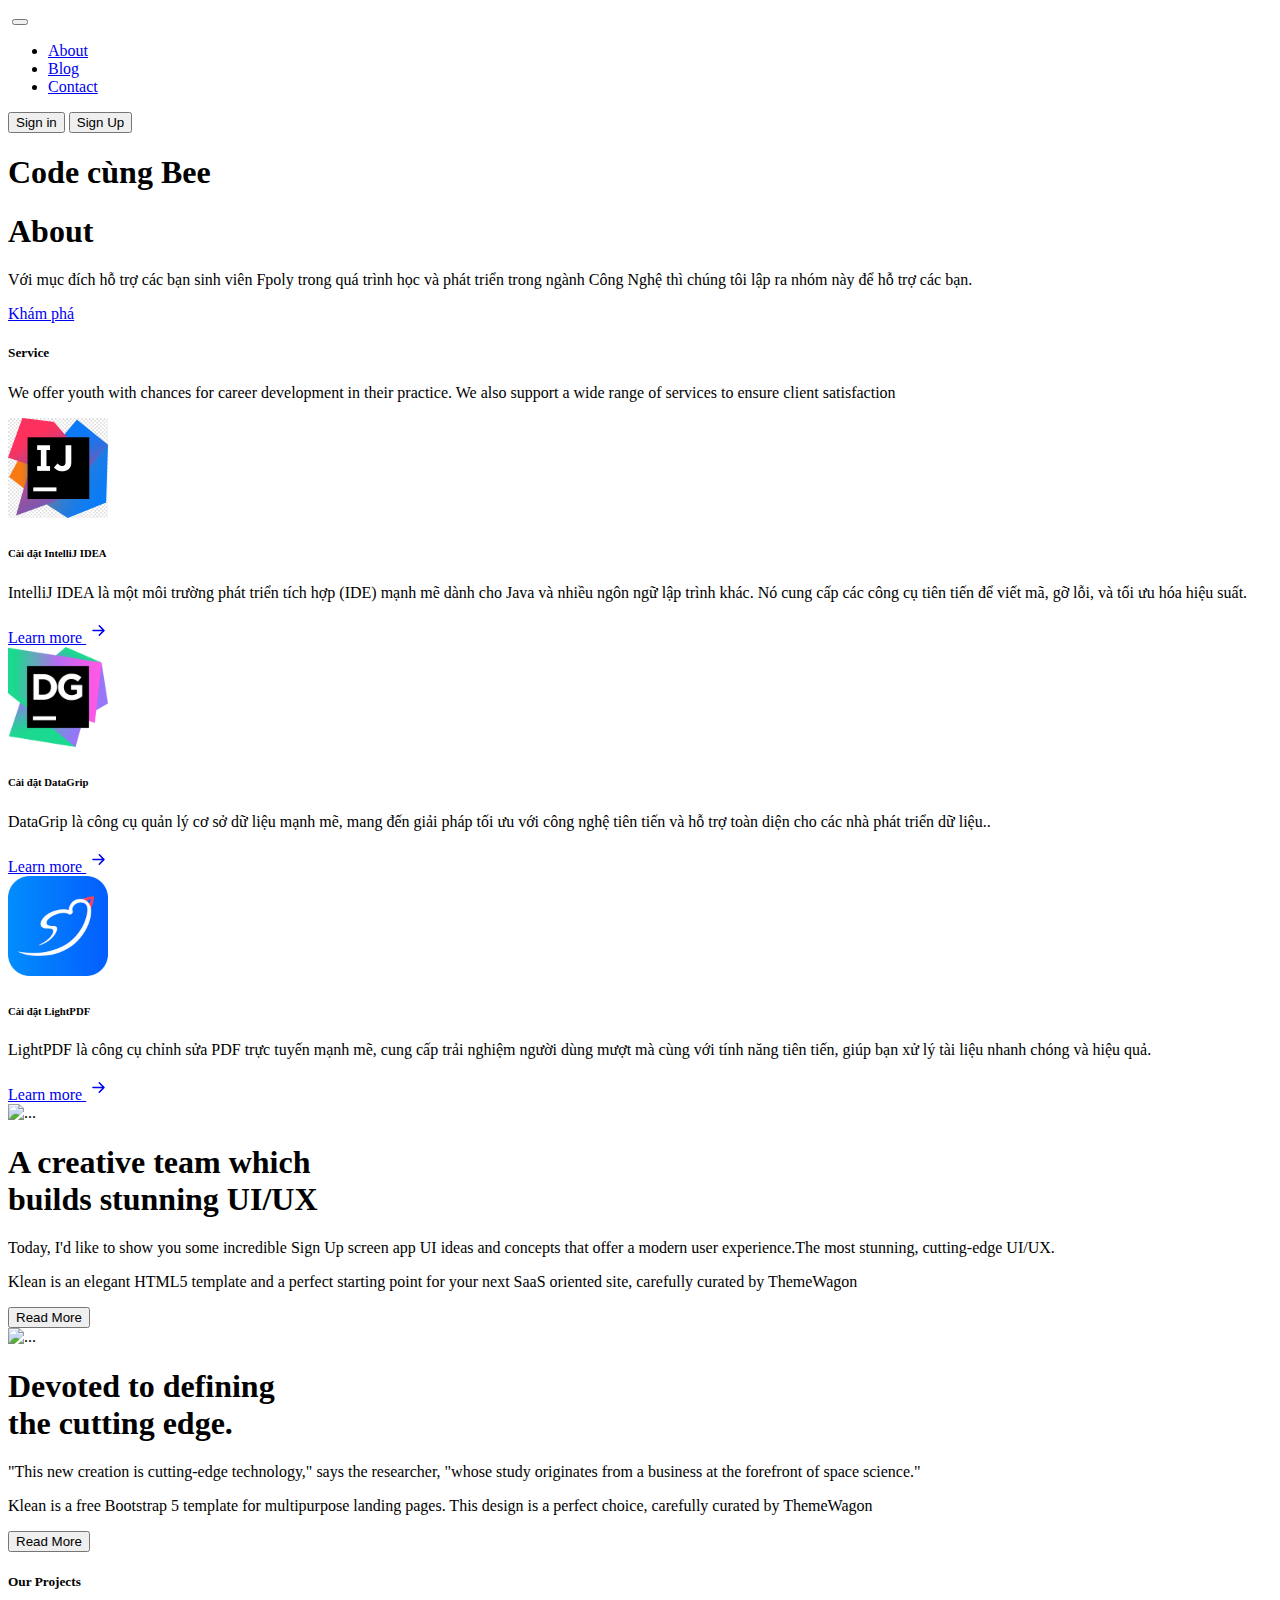
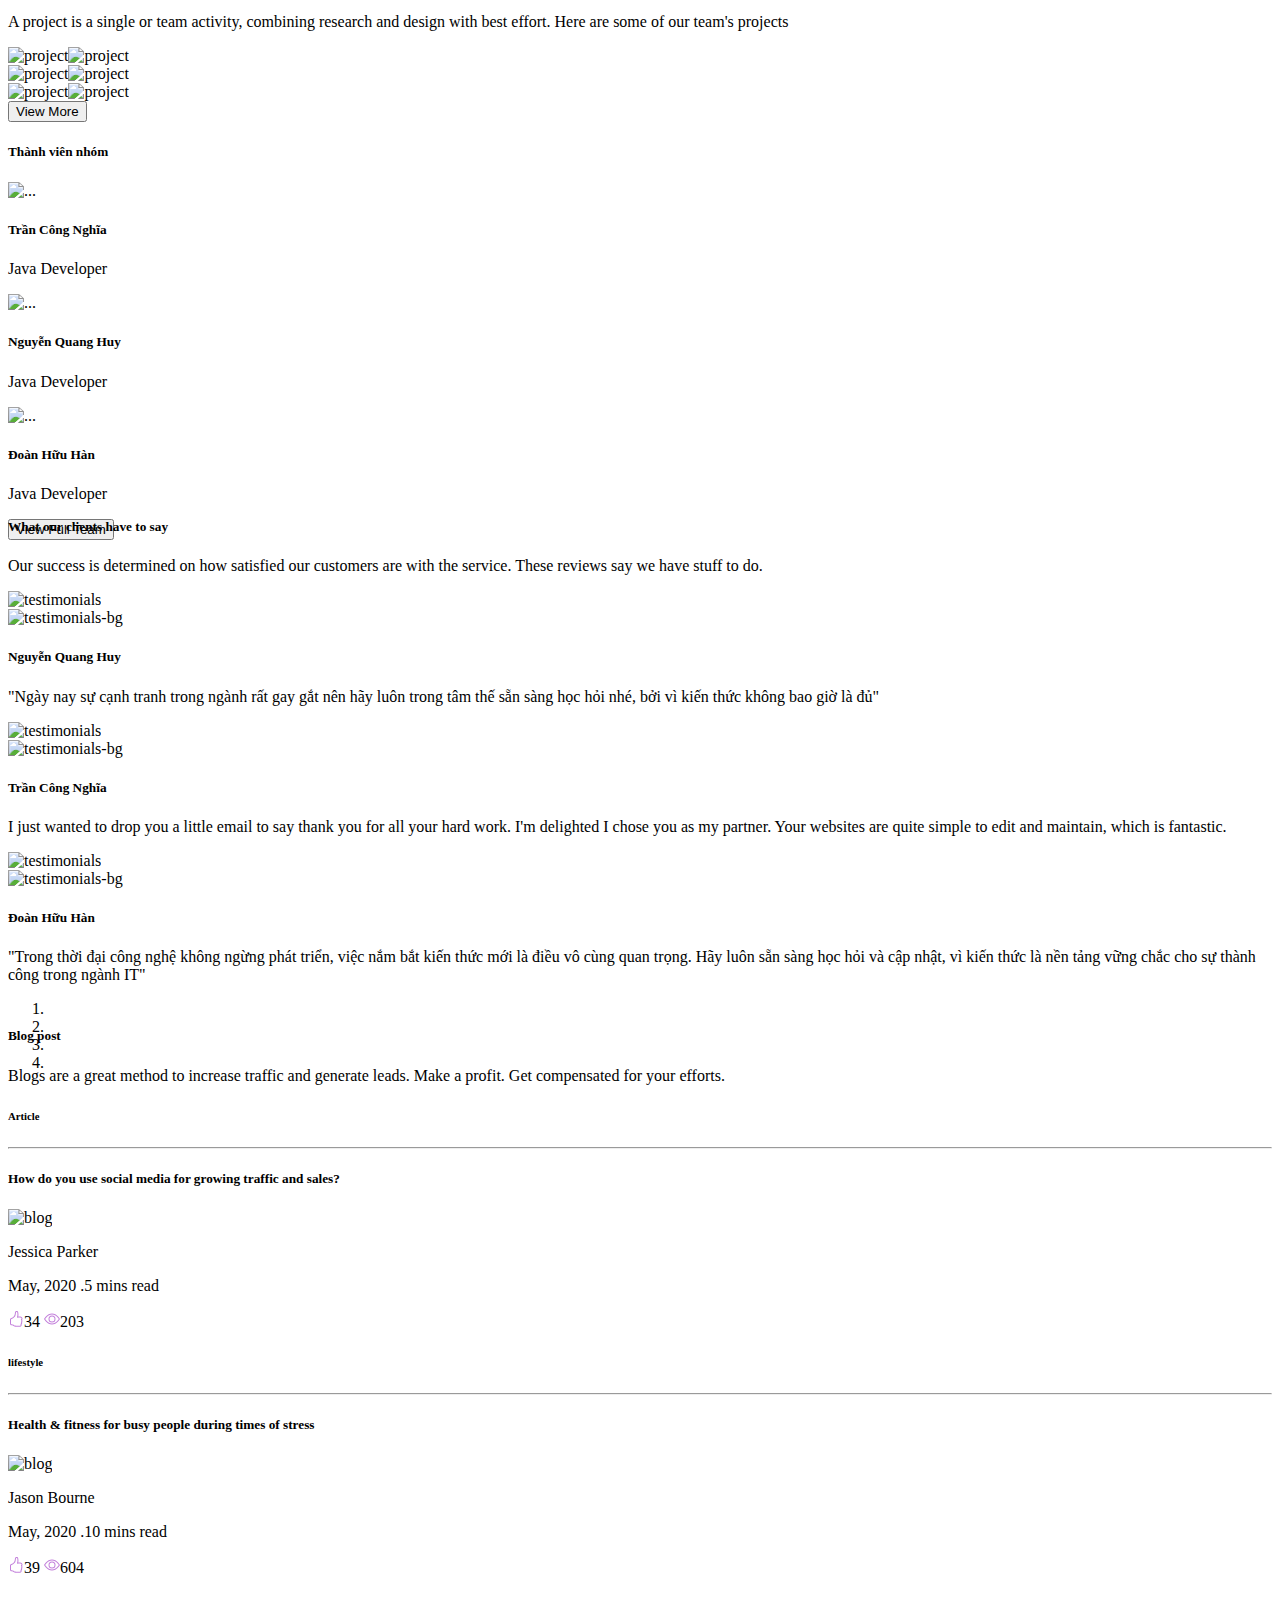
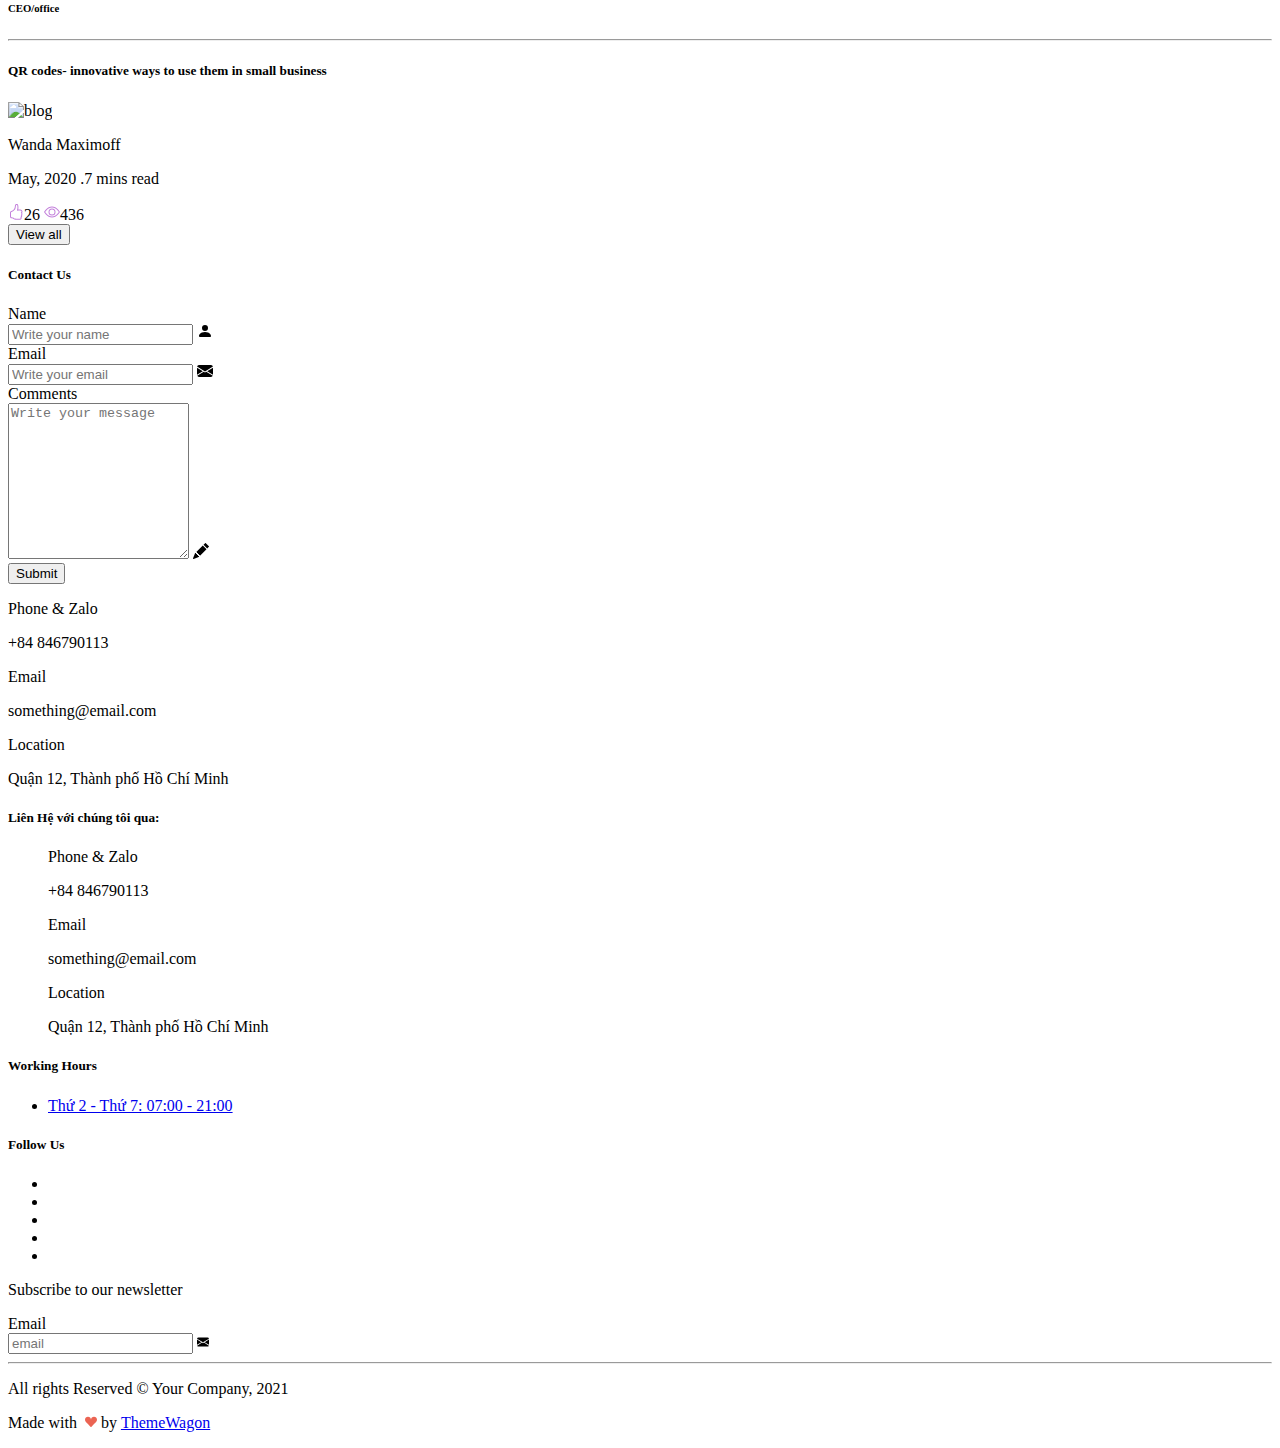
==== klean-v1.0.2/public/index.html @ 0c12f2a2 "no message" ====
<!DOCTYPE html>
<html lang="en-US" dir="ltr">

<head>
  <meta charset="utf-8">
  <meta http-equiv="X-UA-Compatible" content="IE=edge">
  <meta name="viewport" content="width=device-width, initial-scale=1">


  <!-- ===============================================-->
  <!--    Document Title-->
  <!-- ===============================================-->
  <title>Klean | Landing, Corporate &amp; Business Templatee</title>


  <!-- ===============================================-->
  <!--    Favicons-->
  <!-- ===============================================-->
  <link rel="apple-touch-icon" sizes="180x180" href="assets/img/favicons/apple-touch-icon.png">
  <link rel="icon" type="image/png" sizes="32x32" href="assets/img/favicons/favicon-32x32.png">
  <link rel="icon" type="image/png" sizes="16x16" href="assets/img/favicons/favicon-16x16.png">
  <link rel="shortcut icon" type="image/x-icon" href="assets/img/favicons/favicon.ico">
  <link rel="manifest" href="assets/img/favicons/manifest.json">
  <meta name="msapplication-TileImage" content="assets/img/favicons/mstile-150x150.png">
  <meta name="theme-color" content="#ffffff">


  <!-- ===============================================-->
  <!--    Stylesheets-->
  <!-- ===============================================-->
  <link href="assets/css/theme.css" rel="stylesheet" />

</head>


<body>

  <!-- ===============================================-->
  <!--    Main Content-->
  <!-- ===============================================-->
  <main class="main" id="top">
    <nav class="navbar navbar-expand-lg navbar-light fixed-top py-3 d-block navbar-klean"
      data-navbar-on-scroll="data-navbar-on-scroll">
      <div class="container"><a class="navbar-brand" href="index.html"> <img class="me-3 d-inline-block"
            src="assets/img/logo-con-ong-38-removebg.png" width="100px" alt="" /></a>
        <button class="navbar-toggler collapsed" type="button" data-bs-toggle="collapse"
          data-bs-target="#navbarSupportedContent" aria-controls="navbarSupportedContent" aria-expanded="false"
          aria-label="Toggle navigation"><span class="navbar-toggler-icon"></span></button>
        <div class="collapse navbar-collapse border-top border-lg-0 mt-4 mt-lg-0" id="navbarSupportedContent">
          <ul class="navbar-nav me-auto pt-2 pt-lg-0 font-base">
            <li class="nav-item px-2" data-anchor="data-anchor"><a class="nav-link fw-medium active" aria-current="page"
                href="#home">About</a></li>
            <li class="nav-item px-2" data-anchor="data-anchor"><a class="nav-link" href="#service">Blog</a></li>
            <li class="nav-item px-2" data-anchor="data-anchor"><a class="nav-link" href="#feature">Contact</a></li>
            </li>
          </ul>
          <form class="ps-lg-5">
            <button class="btn btn-link text-primary fw-bold order-1 order-lg-0" type="button">Sign in</button>
            <button class="btn btn-light shadow-klean order-0" type="submit"><span class="text-gradient fw-bold">Sign
                Up</span></button>
          </form>
        </div>
      </div>
    </nav>
    <section id="home">
      <div class="bg-holder d-none d-md-block bg-size"
        style="background-image:url(assets/img/illustrations/hero.png);background-position:right bottom;">
      </div>
      <!--/.bg-holder-->

      <div class="bg-holder"
        style="background-image:url(assets/img/illustrations/heroheader-bg.png);background-position:center;background-size:contain;">
      </div>
      <!--/.bg-holder-->

      <div class="container">
        <div class="row align-items-center">
          <div class="col-md-7 col-lg-6 py-6 text-sm-start text-center">
            <h1 class="fw-bold display-4 fs-4 fs-lg-6 fs-xxl-7 text-gradient"> Code cùng Bee</h1>
            <h1 class="text-700"> <span class="fw-bold">About</span></h1>
            <p class="mb-5 fs-0"> Với mục đích hỗ trợ các bạn sinh viên Fpoly trong quá trình học và phát triển trong
              ngành Công Nghệ thì chúng tôi lập ra nhóm này để hỗ trợ các bạn. <br class="d-none d-lg-block" />
            </p><a class="btn hover-top btn-glow btn-klean" href="#">Khám phá</a>
          </div>
        </div>
      </div>
    </section>

    <!-- ============================================-->
    <!-- <section> begin ============================-->
    <section class="py-0 circle-blend circle-blend-right circle-warning" id="service">

      <div class="container">
        <div class="row">
          <div class="col-lg-7 col-xxl-5 mx-auto text-center py-7">
            <h5 class="fw-bold fs-3 fs-lg-5 lh-sm mb-3">Service</h5>
            <p class="mb-0">We offer youth with chances for career development in their practice. We also support a wide
              range of services to ensure client satisfaction</p>
          </div>
        </div>
        <div class="bg-holder"
          style="background-image:url(assets/img/illustrations/service.png);background-position:bottom center;background-size:contain;">
        </div>
        <!--/.bg-holder-->

        <div class="row flex-center">
          <div class="col-xl-9">
            <div class="row justify-content-center circle">
              <div class="col-md-4 mb-4">
                <div class="card card-bg h-100 px-4 px-md-2 px-lg-3 px-xxl-4 pt-4">
                  <div class="text-center"><img class="my-5" src="assets/img/intelliJ.jpg" width="100" alt="services" />
                    <div class="card-body text-center text-md-start">
                      <h6 class="fw-bold fs-1">Cài đặt IntelliJ IDEA</h6>
                      <p class="mt-3 mb-md-0 mb-lg-3">IntelliJ IDEA là một môi trường phát triển tích hợp (IDE) mạnh mẽ
                        dành cho Java và nhiều ngôn ngữ lập trình khác. Nó cung cấp các công cụ tiên tiến để viết mã, gỡ
                        lỗi, và tối ưu hóa hiệu suất.</p><a class="btn btn-lg ps-0 pe-3 text-primary" href="./blogIntelliJ.html"
                        role="button" style="padding-top: 20px;">Learn more
                        <svg class="bi bi-arrow-right-short" xmlns="http://www.w3.org/2000/svg" width="25" height="25"
                          fill="currentColor" viewBox="0 0 16 16">
                          <path fill-rule="evenodd"
                            d="M4 8a.5.5 0 0 1 .5-.5h5.793L8.146 5.354a.5.5 0 1 1 .708-.708l3 3a.5.5 0 0 1 0 .708l-3 3a.5.5 0 0 1-.708-.708L10.293 8.5H4.5A.5.5 0 0 1 4 8z">
                          </path>
                        </svg></a>
                    </div>
                  </div>
                </div>
              </div>
              <div class="col-md-4 mb-4">
                <div class="card card-bg h-100 px-4 px-md-2 px-lg-3 px-xxl-4 pt-4">
                  <div class="text-center"><img class="my-5" src="assets/img/datagrip-logo.png" width="100"
                      alt="services" />
                    <div class="card-body text-center text-md-start">
                      <h6 class="fw-bold fs-1">Cài đặt DataGrip</h6>
                      <p class="mt-3 mb-md-0 mb-lg-3">DataGrip là công cụ quản lý cơ sở dữ liệu mạnh mẽ, mang đến giải
                        pháp tối ưu với công nghệ tiên tiến và hỗ trợ toàn diện cho các nhà phát triển dữ liệu..</p><a
                        class="btn btn-lg ps-0 pe-3 text-primary" href="#" role="button" style="padding-top: 40px;">Learn
                        more
                        <svg class="bi bi-arrow-right-short" xmlns="http://www.w3.org/2000/svg" width="25" height="25"
                          fill="currentColor" viewBox="0 0 16 16">
                          <path fill-rule="evenodd"
                            d="M4 8a.5.5 0 0 1 .5-.5h5.793L8.146 5.354a.5.5 0 1 1 .708-.708l3 3a.5.5 0 0 1 0 .708l-3 3a.5.5 0 0 1-.708-.708L10.293 8.5H4.5A.5.5 0 0 1 4 8z">
                          </path>
                        </svg></a>
                    </div>
                  </div>
                </div>
              </div>
              <div class="col-md-4 mb-4">
                <div class="card card-bg h-100 px-4 px-md-2 px-lg-3 px-xxl-4 pt-4">
                  <div class="text-center"><img class="my-5" src="assets/img/lightpdf-600.png" width="100"
                      alt="services" />
                    <div class="card-body text-center text-md-start">
                      <h6 class="fw-bold fs-1">Cài đặt LightPDF</h6>
                      <p class="mt-3 mb-md-0 mb-lg-3">LightPDF là công cụ chỉnh sửa PDF trực tuyến mạnh mẽ, cung cấp
                        trải nghiệm người dùng mượt mà cùng với tính năng tiên tiến, giúp bạn xử lý tài liệu nhanh chóng
                        và hiệu quả.</p><a class="btn btn-lg ps-0 pe-3 text-primary" href="#" role="button">Learn more
                        <svg class="bi bi-arrow-right-short" xmlns="http://www.w3.org/2000/svg" width="25" height="25"
                          fill="currentColor" viewBox="0 0 16 16">
                          <path fill-rule="evenodd"
                            d="M4 8a.5.5 0 0 1 .5-.5h5.793L8.146 5.354a.5.5 0 1 1 .708-.708l3 3a.5.5 0 0 1 0 .708l-3 3a.5.5 0 0 1-.708-.708L10.293 8.5H4.5A.5.5 0 0 1 4 8z">
                          </path>
                        </svg></a>
                    </div>
                  </div>
                </div>
              </div>
            </div>
          </div>
        </div>
      </div>
      <!-- end of .container-->

    </section>
    <!-- <section> close ============================-->
    <!-- ============================================-->


    <section class="py-5 circle-blend circle-blend-right-feature circle-cyan" id="feature">
      <div class="bg-holder"
        style="background-image:url(assets/img/illustrations/feature-bg.png);background-position:right;background-size:auto;">
      </div>
      <!--/.bg-holder-->
    </section>
    <section>
      <div class="bg-holder"
        style="background-image:url(assets/img/illustrations/product-bg-1.png);background-position:center;background-size:cover;">
      </div>
      <!--/.bg-holder-->

      <div class="bg-holder mt-n4"
        style="background-image:url(assets/img/illustrations/product-bg-2.png);background-position:left top;background-size:contain;">
      </div>
      <!--/.bg-holder-->

      <div class="container-xl">
        <div class="row flex-center circle-blend circle-blend-left-product circle-cyan">
          <div class="col-auto">
            <div class="square shadow-square-bottom">
              <div class="card product-card-bg">
                <div class="card-body p-4 h-100"><img class="img-fluid border-img" src="assets/img/gallery/product.png"
                    width="350" alt="..." /></div>
              </div>
            </div>
          </div>
          <div class="col-lg-6 ms-lg-auto my-7 my-lg-0 px-sm-8 px-lg-0 ps-lg-2 ps-xl-0">
            <h1 class="fw-bold display-5 lh-sm my-4">A creative team which <br> builds stunning UI/UX</h1>
            <p class="fs-1 mb-3 pe-xxl-8">Today, I'd like to show you some incredible Sign Up screen app UI ideas and
              concepts that offer a modern user experience.The most stunning, cutting-edge UI/UX.</p>
            <p class="fs-1 mb-5 pe-xxl-8"> Klean is an elegant HTML5 template and a perfect starting point for your next
              SaaS oriented site, carefully curated by <span class="fw-bold">ThemeWagon</span></p>
            <button class="btn btn-lg btn-klean-outline order-0" type="submit"><span class="fw-bold text-gradient">Read
                More</span></button>
          </div>
        </div>
        <div class="row flex-center pt-10 pt-md-6 pt-lg-10 circle-blend circle-blend-right-dedicated circle-danger">
          <div class="col-auto ms-lg-auto order-md-1 text-center">
            <div class="square shadow-square-top">
              <div class="card product-card-bg">
                <div class="card-body p-4"><img class="img-fluid border-img" src="assets/img/gallery/dedicate.png"
                    width="350" alt="..." /></div>
              </div>
            </div>
          </div>
          <div class="col-lg-6 order-1 order-lg-0 ms-xl-auto my-7 my-xl-0 px-sm-8 px-lg-3 px-xl-0 me-xl-auto ps-xl-0">
            <h1 class="fw-bold display-5 lh-sm my-4">Devoted to defining <br> the cutting edge.</h1>
            <p class="fs-1 mb-3 pe-xxl-8">"This new creation is cutting-edge technology," says the researcher, "whose
              study originates from a business at the forefront of space science."</p>
            <p class="fs-1 mb-5 pe-xxl-8">Klean is a free Bootstrap 5 template for multipurpose landing pages. This
              design is a perfect choice, carefully curated by <span class="fw-bold">ThemeWagon</span></p>
            <button class="btn btn-lg btn-klean-outline order-0" type="submit"><span class="fw-bold text-gradient">Read
                More</span></button>
          </div>
        </div>
      </div>
    </section>


    <!-- ============================================-->
    <!-- <section> begin ============================-->
    <section class="py-7">

      <div class="container">
        <div class="bg-holder"
          style="background-image:url(assets/img/illustrations/project-bg.png);background-position:right;background-size:auto;">
        </div>
        <!--/.bg-holder-->

        <div class="row justify-content-center circle-blend circle-blend-left-project circle-warning">
          <div class="col-lg-6 text-center mx-auto mb-6">
            <h5 class="fw-bold fs-3 fs-lg-5 lh-sm mb-3">Our Projects</h5>
            <p class="mb-0">A project is a single or team activity, combining research and design with best effort. Here
              are some of our team's projects </p>
          </div>
          <div class="col-xxl-9">
            <div class="card project-card-bg mx-auto px-0">
              <div class="card-body">
                <div class="row align-items-center">
                  <div class="col-12 col-md-6 col-lg-4 text-center"><img class="mb-3 mb-lg-3 img-fluid px-xl-0"
                      src="assets/img/gallery/project-1.png" width="320" alt="project" /><img
                      class="mb-3 mb-lg-0 img-fluid px-xl-0" src="assets/img/gallery/project-2.png" width="320"
                      alt="project" /></div>
                  <div class="col-12 col-md-6 col-lg-4 text-center"><img class="mb-3 mb-lg-3 img-fluid px-xl-0"
                      src="assets/img/gallery/project-3.png" width="320" alt="project" /><img
                      class="mb-3 mb-lg-0 img-fluid px-xl-0" src="assets/img/gallery/project-4.png" width="320"
                      alt="project" /></div>
                  <div class="col-12 col-md-6 col-lg-4 text-center"><img class="mb-3 mb-lg-3 img-fluid px-xl-0"
                      src="assets/img/gallery/project-5.png" width="320" alt="project" /><img
                      class="mb-3 mb-lg-0 img-fluid px-xl-0" src="assets/img/gallery/project-6.png" width="320"
                      alt="project" /></div>
                </div>
              </div>
            </div>
          </div>
        </div>
        <div class="row">
          <div class="col-auto mx-auto mt-6">
            <button class="btn btn-lg btn-klean-outline order-0" type="submit"><span class="text-gradient fw-bold">View
                More </span></button>
          </div>
        </div>
      </div>
      <!-- end of .container-->

    </section>
    <!-- <section> close ============================-->
    <!-- ============================================-->




    <!-- ============================================-->
    <!-- <section> begin ============================-->
    <section class="pb-0" container container-lg-fluid container-xl="container container-lg-fluid container-xl">

      <div class="container">
        <div class="bg-holder"
          style="background-image:url(assets/img/illustrations/team-bg.png);background-position:left top;background-size:auto;">
        </div>
        <!--/.bg-holder-->

        <div class="row justify-content-center mb-6">
          <div class="col-lg-6 text-center mx-auto mb-7">
            <h5 class="fw-bold fs-3 fs-lg-5 lh-sm mb-3">Thành viên nhóm</h5>
          </div>
          <div class="col-xxl-9">
            <div class="row flex-center g-0">
              <div class="col-sm-6 col-lg-4 text-center">
                <div class="wrapper shadow-square-right"><img class="team-card-1" src="assets/img/nghia_image.jpg"
                    width="200" alt="..." /></div>
                <h5 class="text-800 fw-bold mt-4 mb-1">Trần Công Nghĩa</h5>
                <p>Java Developer</p>
              </div>
              <div class="col-sm-6 col-lg-4 text-center">
                <div class="wrapper shadow-square-left"><img class="team-card-2" src="assets/img/huy_image.jpg"
                    width="200" alt="..." /></div>
                <h5 class="text-800 fw-bold mt-4 mb-1">Nguyễn Quang Huy</h5>
                <p>Java Developer</p>
              </div>
              <div class="col-sm-6 col-lg-4 text-center">
                <div class="wrapper shadow-square-right"><img class="team-card-3" src="assets/img/han_image.jpg"
                    width="200" alt="..." /></div>
                <h5 class="text-800 fw-bold mt-4 mb-1">Đoàn Hữu Hàn</h5>
                <p>Java Developer</p>
              </div>

            </div>
          </div>
        </div>
        <div class="row">
          <div class="col-auto mx-auto mb-8">
            <button class="btn btn-lg btn-klean-outline order-0" type="submit"><span class="text-gradient fw-bold">View
                Full Team </span></button>
          </div>
        </div>
      </div>
      <!-- end of .container-->

    </section>
    <!-- <section> close ============================-->
    <!-- ============================================-->


    <section class="py-5" id="testimonial">
      <div class="bg-holder"
        style="background-image:url(assets/img/illustrations/testimonial-bg-1.png);background-position:center;background-size:cover;">
      </div>
      <!--/.bg-holder-->

      <div class="bg-holder"
        style="background-image:url(assets/img/illustrations/testimonial-bg.png);background-position:right top;background-size:auto;margin-top:-43px;margin-left:-200px;">
      </div>
      <!--/.bg-holder-->

      <div class="container-xxl">
        <div class="row">
          <div class="col-lg-6 mx-auto text-center mb-6">
            <h5 class="fw-bold fs-3 fs-lg-5 lh-sm mb-3">What our clients have to say</h5>
            <p class="mb-0">Our success is determined on how satisfied our customers are with the service. These reviews
              say we have stuff to do.</p>
          </div>
        </div>
        <div class="row flex-center h-100 circle-blend circle-blend-left circle-pink" style="z-index:1;">
          <div class="col-xl-11 circle-blend circle-blend-right circle-cyan">
            <div class="carousel slide" id="carouselTestimonials" data-bs-ride="carousel">
              <div class="carousel-inner ps-sm-7 pb-sm-7 ps-md-5 ps-lg-7 pb-lg-7">
                <div class="carousel-item active" data-bs-interval="10000">
                  <div class="row h-100 align-items-center">
                    <div class="col-auto">
                      <div class="wrapper shadow-square-left-bottom">
                        <div class="card testimonial-card-bg h-100">
                          <div class="card-body h-100 p-4"><img class="border-klean-gradient"
                              src="assets/img/huy_image.jpg" alt="testimonials" width="315" /></div>
                        </div>
                      </div>
                    </div>
                    <div class="col-md-5 col-lg-6 col-xl-7 mb-4 ms-xxl-auto"><img class="img-fluid"
                        src="assets/img/gallery/quotation.png" alt="testimonials-bg" />
                      <h5 class="fw-bold text-gradient fs-4 mt-4">Nguyễn Quang Huy</h5>
                      <p class="mt-4 pe-xxl-8">"Ngày nay sự cạnh tranh trong ngành rất gay gắt nên hãy luôn trong tâm
                        thế sẵn sàng học hỏi nhé, bởi vì kiến thức không bao giờ là đủ"</p>
                    </div>
                  </div>
                </div>
                <div class="carousel-item" data-bs-interval="5000">
                  <div class="row h-100 align-items-center">
                    <div class="col-auto">
                      <div class="wrapper shadow-square-left-bottom">
                        <div class="card testimonial-card-bg h-100">
                          <div class="card-body h-100 p-4"><img class="border-klean-gradient"
                              src="assets/img/nghia_image.jpg" alt="testimonials" width="315" /></div>
                        </div>
                      </div>
                    </div>
                    <div class="col-md-5 col-lg-6 col-xl-7 mb-4 ms-xxl-auto"><img class="img-fluid"
                        src="assets/img/gallery/quotation.png" alt="testimonials-bg" />
                      <h5 class="fw-bold text-gradient fs-4 mt-4">Trần Công Nghĩa</h5>
                      <p class="mt-4 pe-xxl-8">I just wanted to drop you a little email to say thank you for all your
                        hard work. I'm delighted I chose you as my partner. Your websites are quite simple to edit and
                        maintain, which is fantastic.</p>
                    </div>
                  </div>
                </div>
                <div class="carousel-item">
                  <div class="row h-100 align-items-center">
                    <div class="col-auto">
                      <div class="wrapper shadow-square-left-bottom">
                        <div class="card testimonial-card-bg h-100">
                          <div class="card-body h-100 p-4"><img class="border-klean-gradient"
                              src="assets/img/han_image.jpg" alt="testimonials" width="315" /></div>
                        </div>
                      </div>
                    </div>
                    <div class="col-md-5 col-lg-6 col-xl-7 mb-4 ms-xxl-auto"><img class="img-fluid"
                        src="assets/img/gallery/quotation.png" alt="testimonials-bg" />
                      <h5 class="fw-bold text-gradient fs-4 mt-4">Đoàn Hữu Hàn</h5>
                      <p class="mt-4 pe-xxl-8">"Trong thời đại công nghệ không ngừng phát triển, việc nắm bắt kiến thức
                        mới là điều vô cùng quan trọng. Hãy luôn sẵn sàng học hỏi và cập nhật, vì kiến thức là nền tảng vững
                        chắc cho sự thành công trong ngành IT"</p>
                    </div>
                  </div>
                </div>
              </div>
              <div class="row flex-center">
                <div class="col-auto position-relative z-index-2">
                  <ol class="carousel-indicators me-xxl-7 me-xl-4 me-lg-7">
                    <li class="active" data-bs-target="#carouselTestimonials" data-bs-slide-to="0"></li>
                    <li data-bs-target="#carouselTestimonials" data-bs-slide-to="1"></li>
                    <li data-bs-target="#carouselTestimonials" data-bs-slide-to="2"></li>
                    <li data-bs-target="#carouselTestimonials" data-bs-slide-to="3"></li>
                  </ol>
                </div>
              </div>
            </div>
          </div>
        </div>
      </div>
    </section>


    <!-- ============================================-->
    <!-- <section> begin ============================-->
    <section class="py-5" id="blog">

      <div class="container container-md-fluid">
        <div class="bg-holder"
          style="background-image:url(assets/img/illustrations/blog-bg.png);background-position:left top;background-size:auto;margin-top:-23px;">
        </div>
        <!--/.bg-holder-->

        <div class="bg-holder"
          style="background-image:url(assets/img/illustrations/blog-bg-1.png);background-position:right bottom;background-size:auto;margin-top:-66px;">
        </div>
        <!--/.bg-holder-->

        <div class="row">
          <div class="col-lg-7 col-xxl-5 mx-auto text-center mb-6">
            <h5 class="fw-bold fs-3 fs-lg-5 lh-sm mb-3">Blog post</h5>
            <p class="mb-0">Blogs are a great method to increase traffic and generate leads. Make a profit. Get
              compensated for your efforts. </p>
          </div>
        </div>
        <div class="row flex-center h-100 circle-blend circle-blend-left circle-primary">
          <div class="col-12">
            <div class="row align-items-center circle-blend circle-blend-right circle-warning">
              <div class="col-md-6 col-lg-4 mb-4 undefined">
                <div class="card card-bg p-3 h-100">
                  <div class="card-body">
                    <h6 class="text-gradient fs--1 fw-bold">Article</h6>
                    <hr class="text-100" />
                    <h5 class="fw-bold lh-base fs-1 text-700">How do you use social media for growing traffic and sales?
                    </h5>
                    <div class="d-flex align-items-center"><img class="me-3 me-md-3"
                        src="assets/img/gallery/author-1.png" alt="blog" />
                      <div class="my-3 fs--1">
                        <p class="mb-0 fw-bold">Jessica Parker</p>
                        <p class="fw-normal mb-0">May, 2020 .<span>5 mins read</span></p>
                      </div>
                    </div>
                    <div class="d-flex align-items-center mt-4 fs--1">
                      <svg class="bi bi-hand-thumbs-up me-2" xmlns="http://www.w3.org/2000/svg" width="16" height="16"
                        fill="#C381DB" viewBox="0 0 16 16">
                        <path
                          d="M8.864.046C7.908-.193 7.02.53 6.956 1.466c-.072 1.051-.23 2.016-.428 2.59-.125.36-.479 1.013-1.04 1.639-.557.623-1.282 1.178-2.131 1.41C2.685 7.288 2 7.87 2 8.72v4.001c0 .845.682 1.464 1.448 1.545 1.07.114 1.564.415 2.068.723l.048.03c.272.165.578.348.97.484.397.136.861.217 1.466.217h3.5c.937 0 1.599-.477 1.934-1.064a1.86 1.86 0 0 0 .254-.912c0-.152-.023-.312-.077-.464.201-.263.38-.578.488-.901.11-.33.172-.762.004-1.149.069-.13.12-.269.159-.403.077-.27.113-.568.113-.857 0-.288-.036-.585-.113-.856a2.144 2.144 0 0 0-.138-.362 1.9 1.9 0 0 0 .234-1.734c-.206-.592-.682-1.1-1.2-1.272-.847-.282-1.803-.276-2.516-.211a9.84 9.84 0 0 0-.443.05 9.365 9.365 0 0 0-.062-4.509A1.38 1.38 0 0 0 9.125.111L8.864.046zM11.5 14.721H8c-.51 0-.863-.069-1.14-.164-.281-.097-.506-.228-.776-.393l-.04-.024c-.555-.339-1.198-.731-2.49-.868-.333-.036-.554-.29-.554-.55V8.72c0-.254.226-.543.62-.65 1.095-.3 1.977-.996 2.614-1.708.635-.71 1.064-1.475 1.238-1.978.243-.7.407-1.768.482-2.85.025-.362.36-.594.667-.518l.262.066c.16.04.258.143.288.255a8.34 8.34 0 0 1-.145 4.725.5.5 0 0 0 .595.644l.003-.001.014-.003.058-.014a8.908 8.908 0 0 1 1.036-.157c.663-.06 1.457-.054 2.11.164.175.058.45.3.57.65.107.308.087.67-.266 1.022l-.353.353.353.354c.043.043.105.141.154.315.048.167.075.37.075.581 0 .212-.027.414-.075.582-.05.174-.111.272-.154.315l-.353.353.353.354c.047.047.109.177.005.488a2.224 2.224 0 0 1-.505.805l-.353.353.353.354c.006.005.041.05.041.17a.866.866 0 0 1-.121.416c-.165.288-.503.56-1.066.56z">
                        </path>
                      </svg><span class="me-4">34</span>
                      <svg class="bi bi-eye me-2" xmlns="http://www.w3.org/2000/svg" width="16" height="16"
                        fill="#C381DB" viewBox="0 0 16 16">
                        <path
                          d="M16 8s-3-5.5-8-5.5S0 8 0 8s3 5.5 8 5.5S16 8 16 8zM1.173 8a13.133 13.133 0 0 1 1.66-2.043C4.12 4.668 5.88 3.5 8 3.5c2.12 0 3.879 1.168 5.168 2.457A13.133 13.133 0 0 1 14.828 8c-.058.087-.122.183-.195.288-.335.48-.83 1.12-1.465 1.755C11.879 11.332 10.119 12.5 8 12.5c-2.12 0-3.879-1.168-5.168-2.457A13.134 13.134 0 0 1 1.172 8z">
                        </path>
                        <path
                          d="M8 5.5a2.5 2.5 0 1 0 0 5 2.5 2.5 0 0 0 0-5zM4.5 8a3.5 3.5 0 1 1 7 0 3.5 3.5 0 0 1-7 0z">
                        </path>
                      </svg><span>203</span>
                    </div>
                  </div>
                </div>
              </div>
              <div class="col-md-6 col-lg-4 mb-4 circle-blend circle-blend-left circle-pink">
                <div class="card card-bg p-3 h-100">
                  <div class="card-body">
                    <h6 class="text-gradient fs--1 fw-bold">lifestyle</h6>
                    <hr class="text-100" />
                    <h5 class="fw-bold lh-base fs-1 text-700">Health &amp; fitness for busy people during times of
                      stress</h5>
                    <div class="d-flex align-items-center"><img class="me-3 me-md-3"
                        src="assets/img/gallery/author-2.png" alt="blog" />
                      <div class="my-3 fs--1">
                        <p class="mb-0 fw-bold">Jason Bourne</p>
                        <p class="fw-normal mb-0">May, 2020 .<span>10 mins read</span></p>
                      </div>
                    </div>
                    <div class="d-flex align-items-center mt-4 fs--1">
                      <svg class="bi bi-hand-thumbs-up me-2" xmlns="http://www.w3.org/2000/svg" width="16" height="16"
                        fill="#C381DB" viewBox="0 0 16 16">
                        <path
                          d="M8.864.046C7.908-.193 7.02.53 6.956 1.466c-.072 1.051-.23 2.016-.428 2.59-.125.36-.479 1.013-1.04 1.639-.557.623-1.282 1.178-2.131 1.41C2.685 7.288 2 7.87 2 8.72v4.001c0 .845.682 1.464 1.448 1.545 1.07.114 1.564.415 2.068.723l.048.03c.272.165.578.348.97.484.397.136.861.217 1.466.217h3.5c.937 0 1.599-.477 1.934-1.064a1.86 1.86 0 0 0 .254-.912c0-.152-.023-.312-.077-.464.201-.263.38-.578.488-.901.11-.33.172-.762.004-1.149.069-.13.12-.269.159-.403.077-.27.113-.568.113-.857 0-.288-.036-.585-.113-.856a2.144 2.144 0 0 0-.138-.362 1.9 1.9 0 0 0 .234-1.734c-.206-.592-.682-1.1-1.2-1.272-.847-.282-1.803-.276-2.516-.211a9.84 9.84 0 0 0-.443.05 9.365 9.365 0 0 0-.062-4.509A1.38 1.38 0 0 0 9.125.111L8.864.046zM11.5 14.721H8c-.51 0-.863-.069-1.14-.164-.281-.097-.506-.228-.776-.393l-.04-.024c-.555-.339-1.198-.731-2.49-.868-.333-.036-.554-.29-.554-.55V8.72c0-.254.226-.543.62-.65 1.095-.3 1.977-.996 2.614-1.708.635-.71 1.064-1.475 1.238-1.978.243-.7.407-1.768.482-2.85.025-.362.36-.594.667-.518l.262.066c.16.04.258.143.288.255a8.34 8.34 0 0 1-.145 4.725.5.5 0 0 0 .595.644l.003-.001.014-.003.058-.014a8.908 8.908 0 0 1 1.036-.157c.663-.06 1.457-.054 2.11.164.175.058.45.3.57.65.107.308.087.67-.266 1.022l-.353.353.353.354c.043.043.105.141.154.315.048.167.075.37.075.581 0 .212-.027.414-.075.582-.05.174-.111.272-.154.315l-.353.353.353.354c.047.047.109.177.005.488a2.224 2.224 0 0 1-.505.805l-.353.353.353.354c.006.005.041.05.041.17a.866.866 0 0 1-.121.416c-.165.288-.503.56-1.066.56z">
                        </path>
                      </svg><span class="me-4">39</span>
                      <svg class="bi bi-eye me-2" xmlns="http://www.w3.org/2000/svg" width="16" height="16"
                        fill="#C381DB" viewBox="0 0 16 16">
                        <path
                          d="M16 8s-3-5.5-8-5.5S0 8 0 8s3 5.5 8 5.5S16 8 16 8zM1.173 8a13.133 13.133 0 0 1 1.66-2.043C4.12 4.668 5.88 3.5 8 3.5c2.12 0 3.879 1.168 5.168 2.457A13.133 13.133 0 0 1 14.828 8c-.058.087-.122.183-.195.288-.335.48-.83 1.12-1.465 1.755C11.879 11.332 10.119 12.5 8 12.5c-2.12 0-3.879-1.168-5.168-2.457A13.134 13.134 0 0 1 1.172 8z">
                        </path>
                        <path
                          d="M8 5.5a2.5 2.5 0 1 0 0 5 2.5 2.5 0 0 0 0-5zM4.5 8a3.5 3.5 0 1 1 7 0 3.5 3.5 0 0 1-7 0z">
                        </path>
                      </svg><span>604</span>
                    </div>
                  </div>
                </div>
              </div>
              <div class="col-md-6 col-lg-4 mb-4 undefined">
                <div class="card card-bg p-3 h-100">
                  <div class="card-body">
                    <h6 class="text-gradient fs--1 fw-bold">CEO/office</h6>
                    <hr class="text-100" />
                    <h5 class="fw-bold lh-base fs-1 text-700">QR codes- innovative ways to use them in small business
                    </h5>
                    <div class="d-flex align-items-center"><img class="me-3 me-md-3"
                        src="assets/img/gallery/author-3.png" alt="blog" />
                      <div class="my-3 fs--1">
                        <p class="mb-0 fw-bold">Wanda Maximoff</p>
                        <p class="fw-normal mb-0">May, 2020 .<span>7 mins read</span></p>
                      </div>
                    </div>
                    <div class="d-flex align-items-center mt-4 fs--1">
                      <svg class="bi bi-hand-thumbs-up me-2" xmlns="http://www.w3.org/2000/svg" width="16" height="16"
                        fill="#C381DB" viewBox="0 0 16 16">
                        <path
                          d="M8.864.046C7.908-.193 7.02.53 6.956 1.466c-.072 1.051-.23 2.016-.428 2.59-.125.36-.479 1.013-1.04 1.639-.557.623-1.282 1.178-2.131 1.41C2.685 7.288 2 7.87 2 8.72v4.001c0 .845.682 1.464 1.448 1.545 1.07.114 1.564.415 2.068.723l.048.03c.272.165.578.348.97.484.397.136.861.217 1.466.217h3.5c.937 0 1.599-.477 1.934-1.064a1.86 1.86 0 0 0 .254-.912c0-.152-.023-.312-.077-.464.201-.263.38-.578.488-.901.11-.33.172-.762.004-1.149.069-.13.12-.269.159-.403.077-.27.113-.568.113-.857 0-.288-.036-.585-.113-.856a2.144 2.144 0 0 0-.138-.362 1.9 1.9 0 0 0 .234-1.734c-.206-.592-.682-1.1-1.2-1.272-.847-.282-1.803-.276-2.516-.211a9.84 9.84 0 0 0-.443.05 9.365 9.365 0 0 0-.062-4.509A1.38 1.38 0 0 0 9.125.111L8.864.046zM11.5 14.721H8c-.51 0-.863-.069-1.14-.164-.281-.097-.506-.228-.776-.393l-.04-.024c-.555-.339-1.198-.731-2.49-.868-.333-.036-.554-.29-.554-.55V8.72c0-.254.226-.543.62-.65 1.095-.3 1.977-.996 2.614-1.708.635-.71 1.064-1.475 1.238-1.978.243-.7.407-1.768.482-2.85.025-.362.36-.594.667-.518l.262.066c.16.04.258.143.288.255a8.34 8.34 0 0 1-.145 4.725.5.5 0 0 0 .595.644l.003-.001.014-.003.058-.014a8.908 8.908 0 0 1 1.036-.157c.663-.06 1.457-.054 2.11.164.175.058.45.3.57.65.107.308.087.67-.266 1.022l-.353.353.353.354c.043.043.105.141.154.315.048.167.075.37.075.581 0 .212-.027.414-.075.582-.05.174-.111.272-.154.315l-.353.353.353.354c.047.047.109.177.005.488a2.224 2.224 0 0 1-.505.805l-.353.353.353.354c.006.005.041.05.041.17a.866.866 0 0 1-.121.416c-.165.288-.503.56-1.066.56z">
                        </path>
                      </svg><span class="me-4">26</span>
                      <svg class="bi bi-eye me-2" xmlns="http://www.w3.org/2000/svg" width="16" height="16"
                        fill="#C381DB" viewBox="0 0 16 16">
                        <path
                          d="M16 8s-3-5.5-8-5.5S0 8 0 8s3 5.5 8 5.5S16 8 16 8zM1.173 8a13.133 13.133 0 0 1 1.66-2.043C4.12 4.668 5.88 3.5 8 3.5c2.12 0 3.879 1.168 5.168 2.457A13.133 13.133 0 0 1 14.828 8c-.058.087-.122.183-.195.288-.335.48-.83 1.12-1.465 1.755C11.879 11.332 10.119 12.5 8 12.5c-2.12 0-3.879-1.168-5.168-2.457A13.134 13.134 0 0 1 1.172 8z">
                        </path>
                        <path
                          d="M8 5.5a2.5 2.5 0 1 0 0 5 2.5 2.5 0 0 0 0-5zM4.5 8a3.5 3.5 0 1 1 7 0 3.5 3.5 0 0 1-7 0z">
                        </path>
                      </svg><span>436</span>
                    </div>
                  </div>
                </div>
              </div>
              <div class="col-auto mx-auto my-5">
                <button class="btn btn-lg btn-klean-outline order-0 fs-0" type="submit"> <span
                    class="text-gradient fw-bold">View all</span></button>
              </div>
            </div>
          </div>
        </div>
      </div>
      <!-- end of .container-->

    </section>
    <!-- <section> close ============================-->
    <!-- ============================================-->




    <!-- ============================================-->
    <!-- <section> begin ============================-->
    <section class="py-0" id="contact">

      <div class="container">
        <div class="row">
          <div class="col-lg-7 col-xxl-5 mx-auto text-center mt-5">
            <h5 class="fw-bold fs-3 fs-lg-5 lh-sm mb-5">Contact Us</h5>
          </div>
        </div>
      </div>
      <!-- end of .container-->

    </section>
    <!-- <section> close ============================-->
    <!-- ============================================-->


    <section class="py-5 mb-8">
      <div class="bg-holder"
        style="background-image:url(assets/img/illustrations/contact-us-bg.png);background-position:left bottom;background-size:auto;">
      </div>
      <!--/.bg-holder-->

      <div class="bg-holder"
        style="background-image:url(assets/img/gallery/contact-bg.png);background-position:center right ;background-size:contain;">
      </div>
      <!--/.bg-holder-->

      <div class="container">
        <div class="row flex-center">
          <div class="col-lg-5 mb-5">
            <div class="card card-bg p-2">
              <div class="card-body">
                <form>
                  <div class="row mb-3 input-group-icon">
                    <label class="col-sm-2 col-form-label visually-hidden" for="inputName">Name</label>
                    <div class="col-sm-12">
                      <input class="form-control rounded-pill border-white input-box" id="inputName" type="text"
                        placeholder="Write your name" />
                      <svg class="bi bi-person-fill input-box-icon" xmlns="http://www.w3.org/2000/svg" width="16"
                        height="16" fill="currentColor" viewBox="0 0 16 16">
                        <path d="M3 14s-1 0-1-1 1-4 6-4 6 3 6 4-1 1-1 1H3zm5-6a3 3 0 1 0 0-6 3 3 0 0 0 0 6z"></path>
                      </svg>
                    </div>
                  </div>
                  <div class="row mb-3 input-group-icon">
                    <label class="col-sm-2 col-form-label visually-hidden" for="inputEmail3">Email</label>
                    <div class="col-sm-12">
                      <input class="form-control rounded-pill border-white input-box" id="inputEmail3" type="email"
                        placeholder="Write your email" />
                      <svg class="bi bi-envelope-fill input-box-icon" xmlns="http://www.w3.org/2000/svg" width="16"
                        height="16" fill="currentColor" viewBox="0 0 16 16">
                        <path
                          d="M.05 3.555A2 2 0 0 1 2 2h12a2 2 0 0 1 1.95 1.555L8 8.414.05 3.555zM0 4.697v7.104l5.803-3.558L0 4.697zM6.761 8.83l-6.57 4.027A2 2 0 0 0 2 14h12a2 2 0 0 0 1.808-1.144l-6.57-4.027L8 9.586l-1.239-.757zm3.436-.586L16 11.801V4.697l-5.803 3.546z">
                        </path>
                      </svg>
                    </div>
                  </div>
                  <div class="row mb-3 input-group-text-icon">
                    <label class="col-sm-2 col-form-label visually-hidden" for="floatingTextarea2">Comments</label>
                    <div class="col-sm-12">
                      <textarea class="form-control rounded-3 border-white input-box" id="floatingTextarea2"
                        placeholder="Write your message" style="height: 150px"></textarea>
                      <svg class="bi bi-pencil-fill input-box-text-icon" xmlns="http://www.w3.org/2000/svg" width="16"
                        height="16" fill="currentColor" viewBox="0 0 16 16">
                        <path
                          d="M12.854.146a.5.5 0 0 0-.707 0L10.5 1.793 14.207 5.5l1.647-1.646a.5.5 0 0 0 0-.708l-3-3zm.646 6.061L9.793 2.5 3.293 9H3.5a.5.5 0 0 1 .5.5v.5h.5a.5.5 0 0 1 .5.5v.5h.5a.5.5 0 0 1 .5.5v.5h.5a.5.5 0 0 1 .5.5v.207l6.5-6.5zm-7.468 7.468A.5.5 0 0 1 6 13.5V13h-.5a.5.5 0 0 1-.5-.5V12h-.5a.5.5 0 0 1-.5-.5V11h-.5a.5.5 0 0 1-.5-.5V10h-.5a.499.499 0 0 1-.175-.032l-.179.178a.5.5 0 0 0-.11.168l-2 5a.5.5 0 0 0 .65.65l5-2a.5.5 0 0 0 .168-.11l.178-.178z">
                        </path>
                      </svg>
                    </div>
                  </div>
                  <div class="row">
                    <div class="col-sm-12">
                      <div class="d-grid">
                        <button class="btn hover-top btn-glow btn-klean rounded-pill" type="submit">Submit </button>
                      </div>
                    </div>
                  </div>
                </form>
              </div>
            </div>
          </div>
          <div class="col-lg-5 offset-lg-1">
            <div class="d-flex align-items-center mb-5">
              <div class="icon icon-primary"><span data-feather="phone"></span></div>
              <div class="flex-1 ms-3">
                <p class="fw-bold mb-0">Phone & Zalo</p>
                <p>+84 846790113</p>
              </div>
            </div>
            <div class="d-flex align-items-center mb-5">
              <div class="icon icon-primary"><span data-feather="mail"></span></div>
              <div class="flex-1 ms-3">
                <p class="fw-bold mb-0">Email</p>
                <p>something@email.com </p>
              </div>
            </div>
            <div class="d-flex align-items-center">
              <div class="icon icon-primary"><span data-feather="map-pin"></span></div>
              <div class="flex-1 ms-3">
                <p class="fw-bold mb-0">Location</p>
                <p>Quận 12, Thành phố Hồ Chí Minh</p>
              </div>
            </div>

          </div>
        </div>
      </div>
    </section>

    <section class="pb-0 pt-6">
      <div class="bg-holder"
        style="background-image:url(assets/img/illustrations/footer-bg.png);background-position:center;background-size:cover;">
      </div>
      <!--/.bg-holder-->

      <div class="container">
        <div class="row justify-content-lg-between circle-blend-right circle-danger">
          <div class="col-6 col-sm-4 col-lg-auto mb-3">
            <h5 class="text-600 mb-3 fw-bold">Liên Hệ với chúng tôi qua:</h5>
            <ul class="list-unstyled mb-md-4 mb-lg-0">
              <div class="col-lg-12 offset-lg-1">
                <div class="d-flex align-items-center mb-5">
                  <div class="icon icon-primary"><span data-feather="phone"></span></div>
                  <div class="flex-1 ms-3">
                    <p class="fw-bold mb-0">Phone & Zalo</p>
                    <p>+84 846790113</p>
                  </div>
                </div>
                <div class="d-flex align-items-center mb-5">
                  <div class="icon icon-primary"><span data-feather="mail"></span></div>
                  <div class="flex-1 ms-3">
                    <p class="fw-bold mb-0">Email</p>
                    <p>something@email.com </p>
                  </div>
                </div>
                <div class="d-flex align-items-center">
                  <div class="icon icon-primary"><span data-feather="map-pin"></span></div>
                  <div class="flex-1 ms-3">
                    <p class="fw-bold mb-0">Location</p>
                    <p>Quận 12, Thành phố Hồ Chí Minh</p>
                  </div>
                </div>

              </div>
            </ul>
          </div>
          <div class="col-6 col-sm-4 col-lg-auto mb-3">
            <h5 class="text-600 mb-3 fw-bold">Working Hours </h5>
            <ul class="list-unstyled mb-md-4 mb-lg-0">
              <li class="mb-2"><a class="text-400 text-decoration-none" href="#!">Thứ 2 - Thứ 7: 07:00 - 21:00</a></li>
            </ul>
          </div>

          <div class="col-9 col-sm-6 col-lg-auto mb-3">
            <h5 class="text-600 mb-3 fw-bold">Follow Us</h5>
            <ul class="list-unstyled list-inline my-3">
              <li class="list-inline-item"><a class="text-decoration-none" href="#!"><img class="list-social-icon"
                    src="assets/img/icons/facebook.svg" alt="" width="25" /></a></li>
              <li class="list-inline-item"><a class="text-decoration-none" href="#!"><img class="list-social-icon"
                    src="assets/img/icons/twitter.svg" alt="" width="25" /></a></li>
              <li class="list-inline-item"><a class="text-decoration-none" href="#!"><img class="list-social-icon"
                    src="assets/img/icons/linkdin.svg" alt="" width="25" /></a></li>
              <li class="list-inline-item"><a class="text-decoration-none" href="#!"><img class="list-social-icon"
                    src="assets/img/icons/youtube.svg" alt="" width="25" /></a></li>
              <li class="list-inline-item"><a class="text-decoration-none" href="#!"></a></li>
            </ul>
            <p class="fw-semi-bold mt-4 mb-3">Subscribe to our newsletter</p>
            <label class="col-sm-2 col-form-label visually-hidden" for="inputEmail2">Email</label>
            <div class="col-sm-12 input-group-icon">
              <input class="form-control rounded-pill border-white py-1 px-4" id="inputEmail2" type="email"
                placeholder="email" />
              <svg class="bi bi-envelope-fill input-box-icon" xmlns="http://www.w3.org/2000/svg" width="12" height="12"
                fill="currentColor" viewBox="0 0 16 16" style="left:.8rem;">
                <path
                  d="M.05 3.555A2 2 0 0 1 2 2h12a2 2 0 0 1 1.95 1.555L8 8.414.05 3.555zM0 4.697v7.104l5.803-3.558L0 4.697zM6.761 8.83l-6.57 4.027A2 2 0 0 0 2 14h12a2 2 0 0 0 1.808-1.144l-6.57-4.027L8 9.586l-1.239-.757zm3.436-.586L16 11.801V4.697l-5.803 3.546z">
                </path>
              </svg>
            </div>
          </div>
        </div>
        <hr class="text-100 mb-0" />
        <div class="row justify-content-md-between justify-content-evenly py-3">
          <div class="col-12 col-sm-8 col-md-6 col-lg-auto text-center text-md-start">
            <p class="fs--1 my-2 fw-bold">All rights Reserved &copy; Your Company, 2021</p>
          </div>
          <div class="col-12 col-sm-8 col-md-6">
            <p class="fs--1 my-2 text-center text-md-end"> Made with&nbsp;
              <svg class="bi bi-suit-heart-fill" xmlns="http://www.w3.org/2000/svg" width="12" height="12"
                fill="#EB6453" viewBox="0 0 16 16">
                <path
                  d="M4 1c2.21 0 4 1.755 4 3.92C8 2.755 9.79 1 12 1s4 1.755 4 3.92c0 3.263-3.234 4.414-7.608 9.608a.513.513 0 0 1-.784 0C3.234 9.334 0 8.183 0 4.92 0 2.755 1.79 1 4 1z">
                </path>
              </svg>&nbsp;by&nbsp;<a class="fw-bold text-500" href="https://themewagon.com/" target="_blank">ThemeWagon
              </a>
            </p>
          </div>
        </div>
      </div>
    </section>
  </main>
  <!-- ===============================================-->
  <!--    End of Main Content-->
  <!-- ===============================================-->




  <!-- ===============================================-->
  <!--    JavaScripts-->
  <!-- ===============================================-->
  <script src="vendors/@popperjs/popper.min.js"></script>
  <script src="vendors/bootstrap/bootstrap.min.js"></script>
  <script src="vendors/is/is.min.js"></script>
  <script src="https://polyfill.io/v3/polyfill.min.js?features=window.scroll"></script>
  <script src="vendors/feather-icons/feather.min.js"></script>
  <script>
    feather.replace();
  </script>
  <script src="assets/js/theme.js"></script>

  <link href="https://fonts.googleapis.com/css2?family=Nunito:wght@300;400;600;700;800;900&amp;display=swap"
    rel="stylesheet">
</body>

</html>
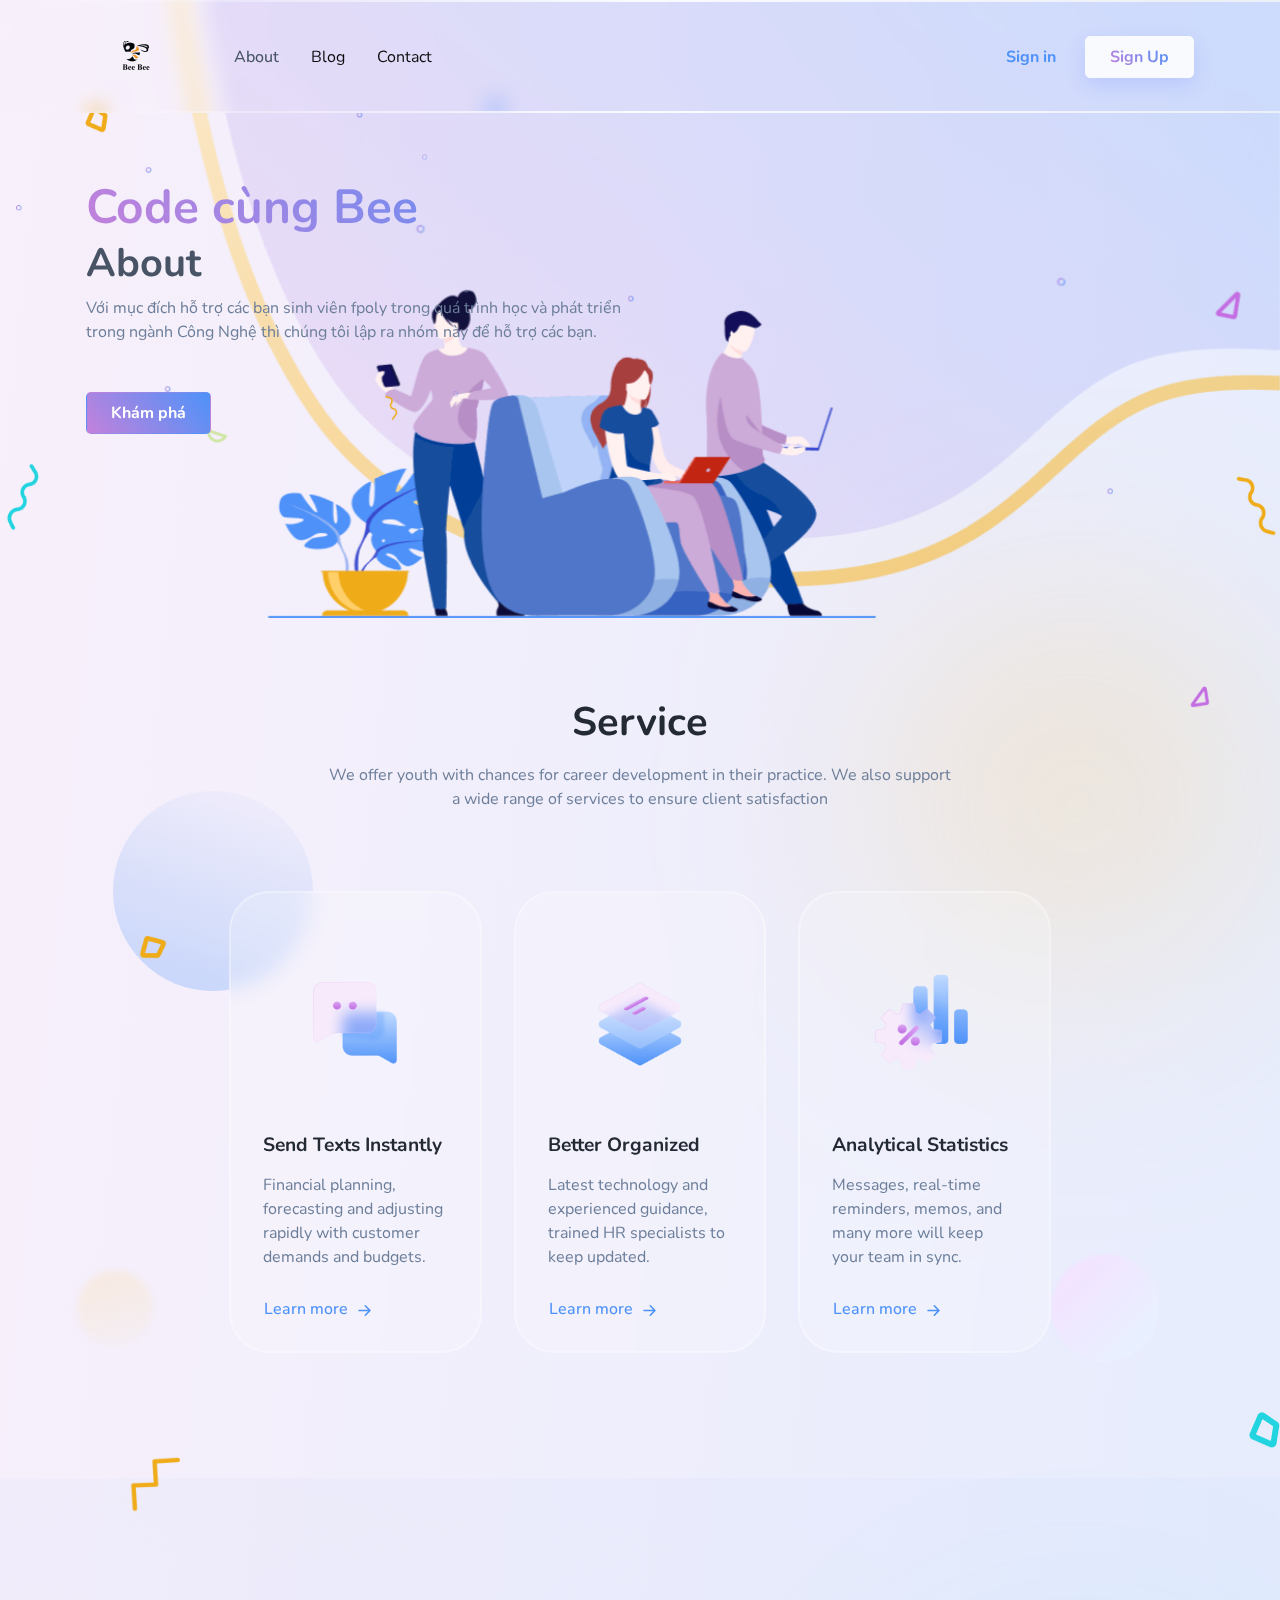
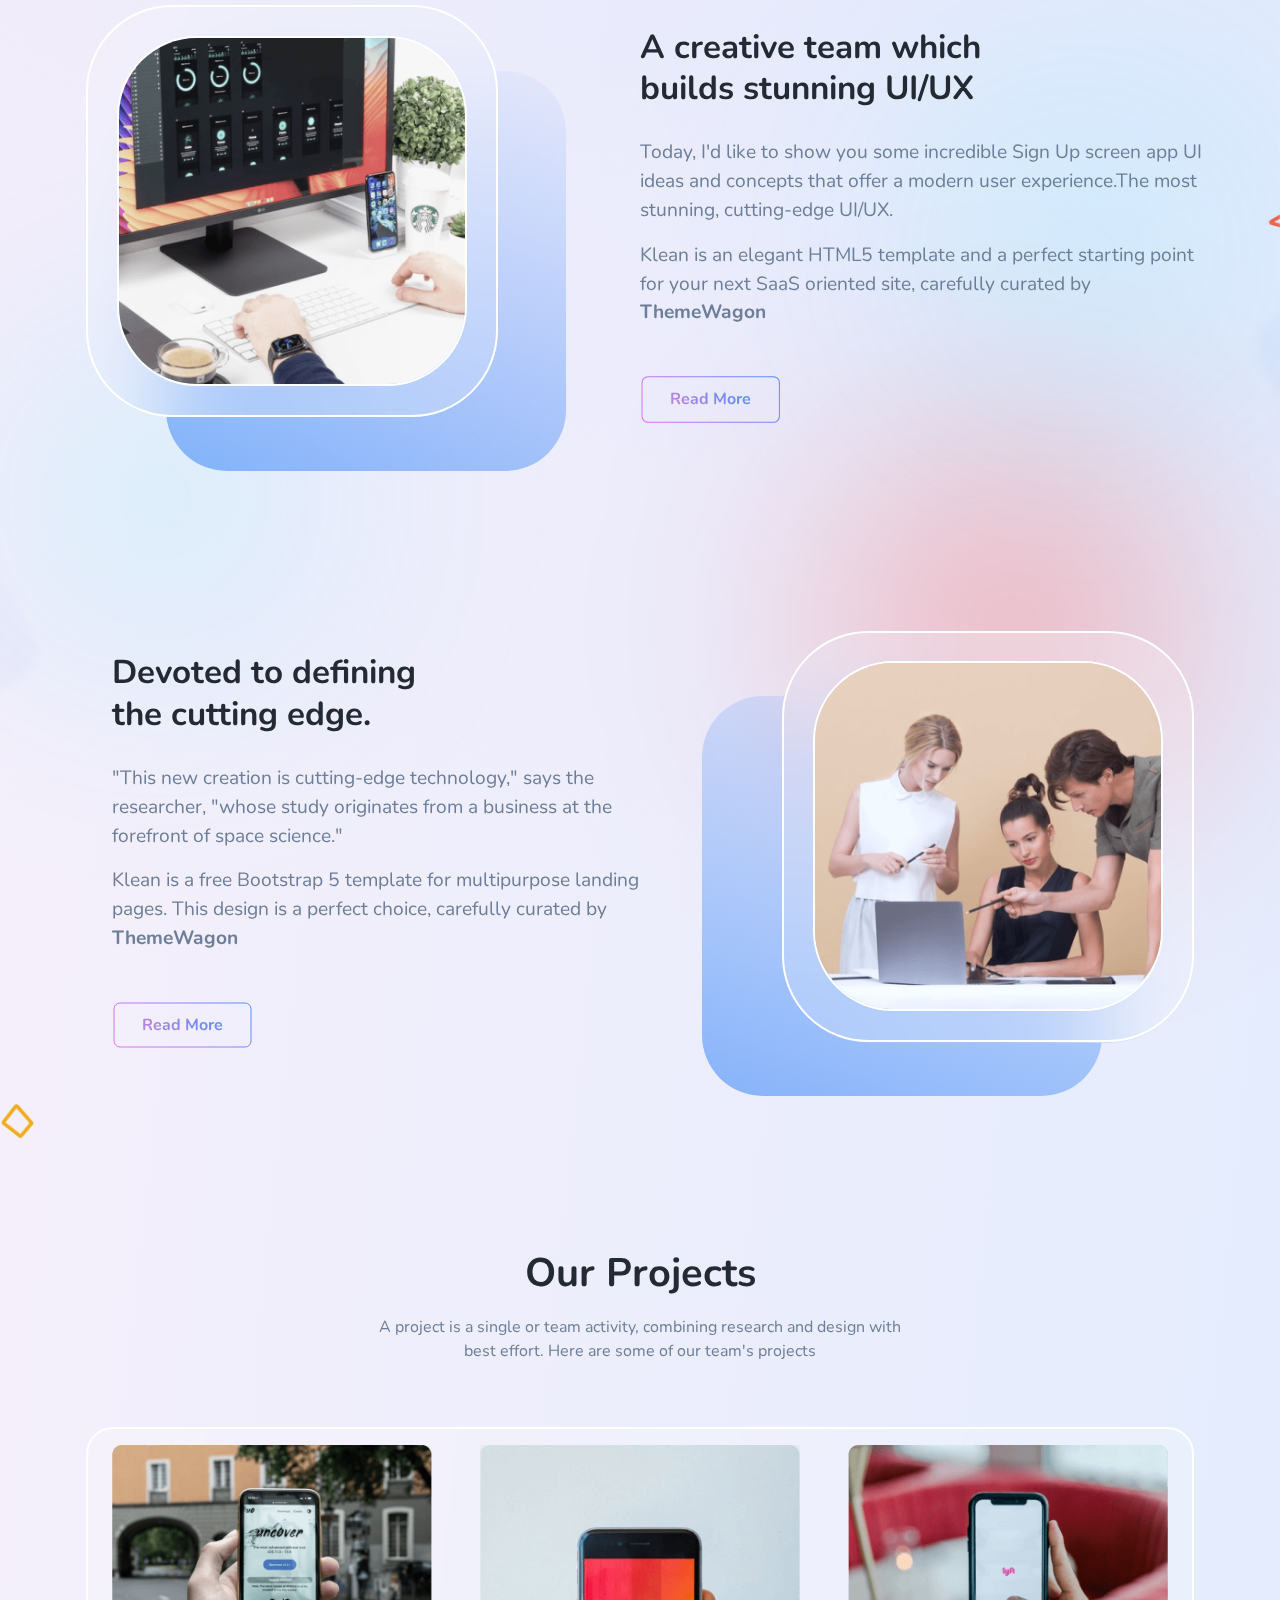
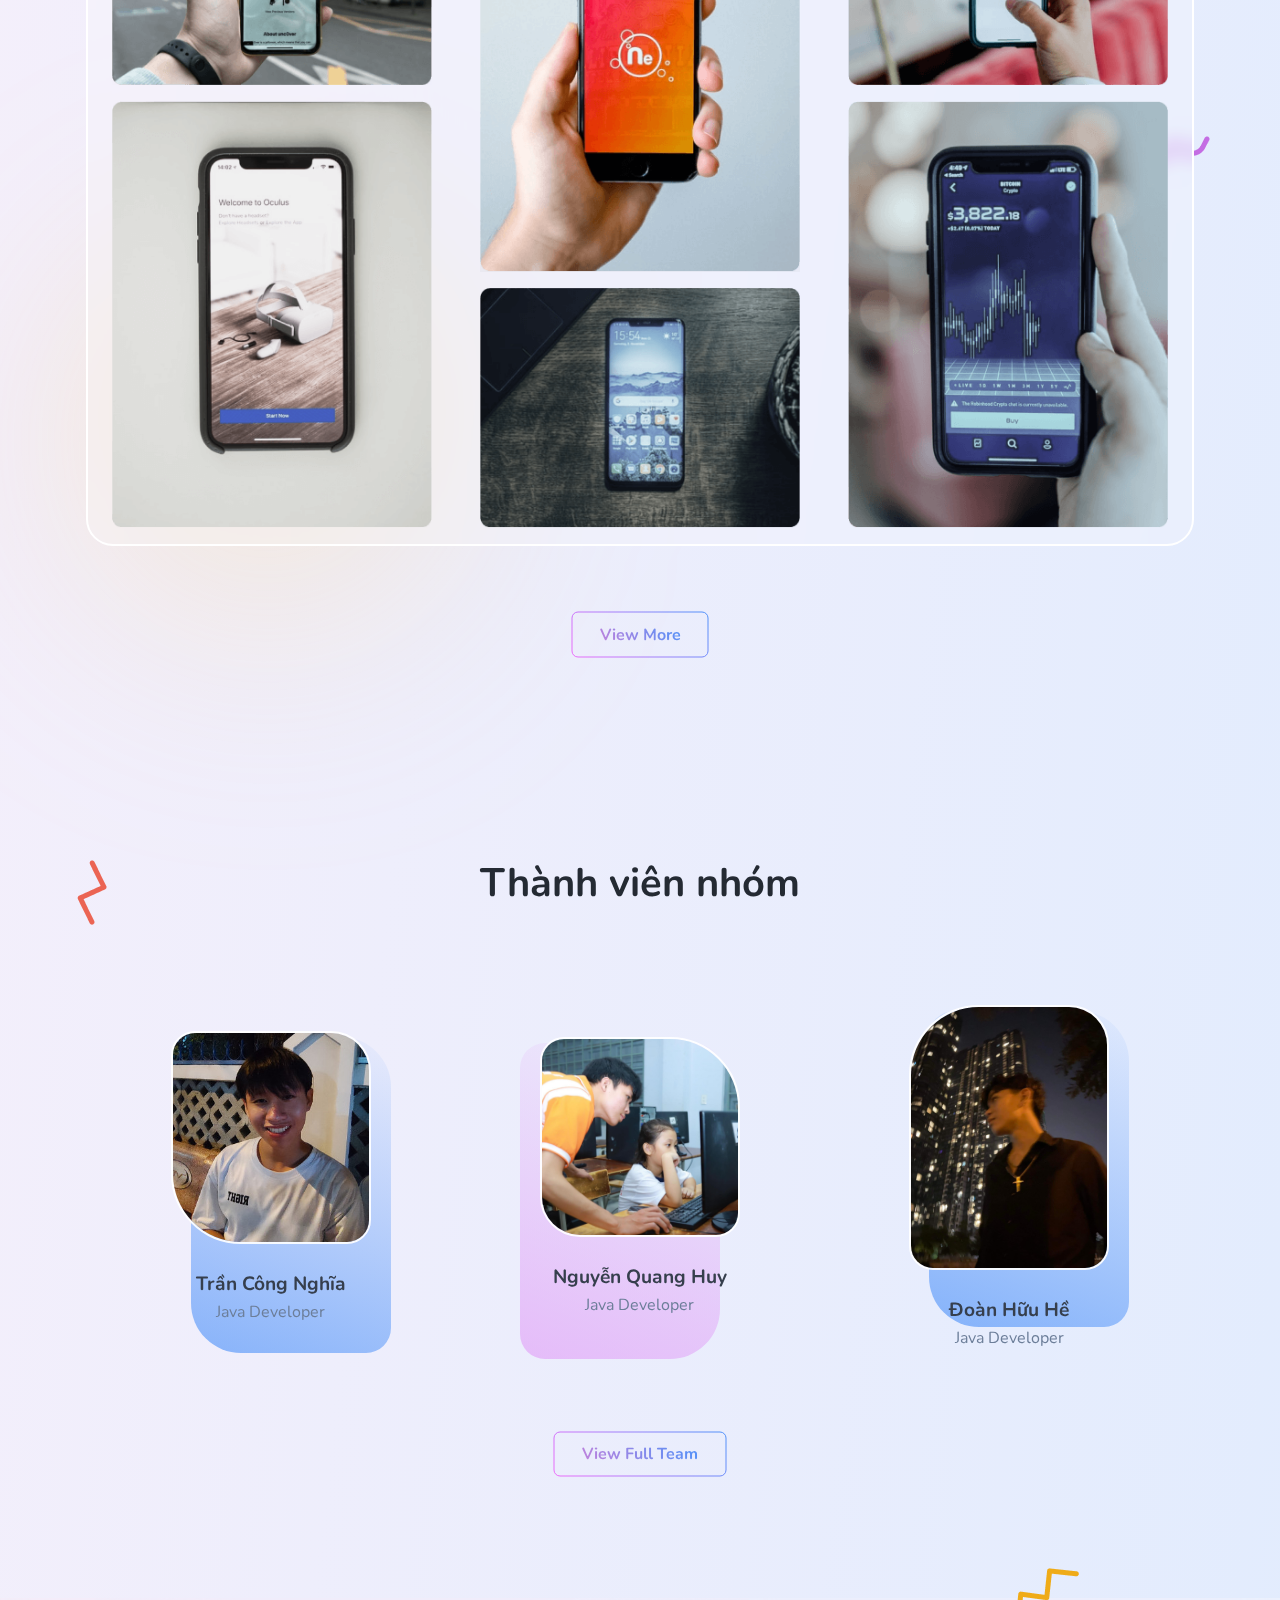
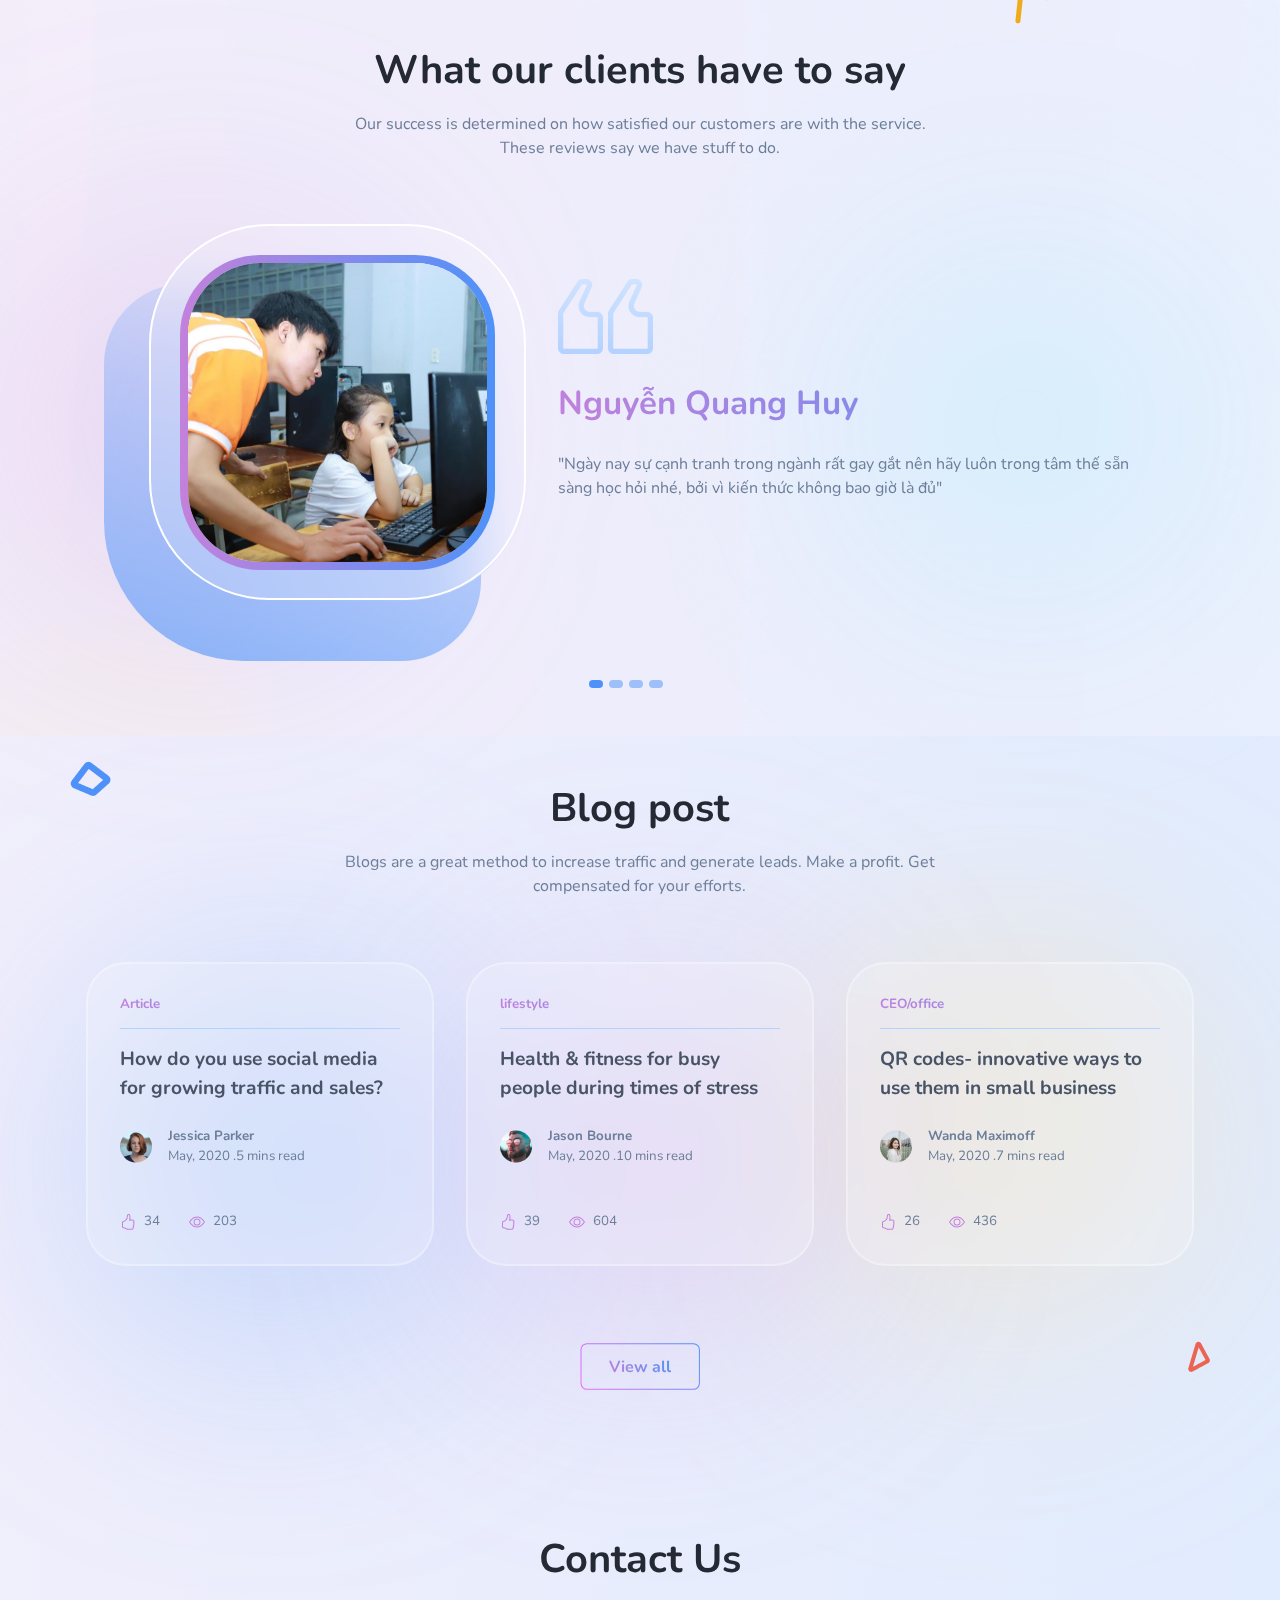
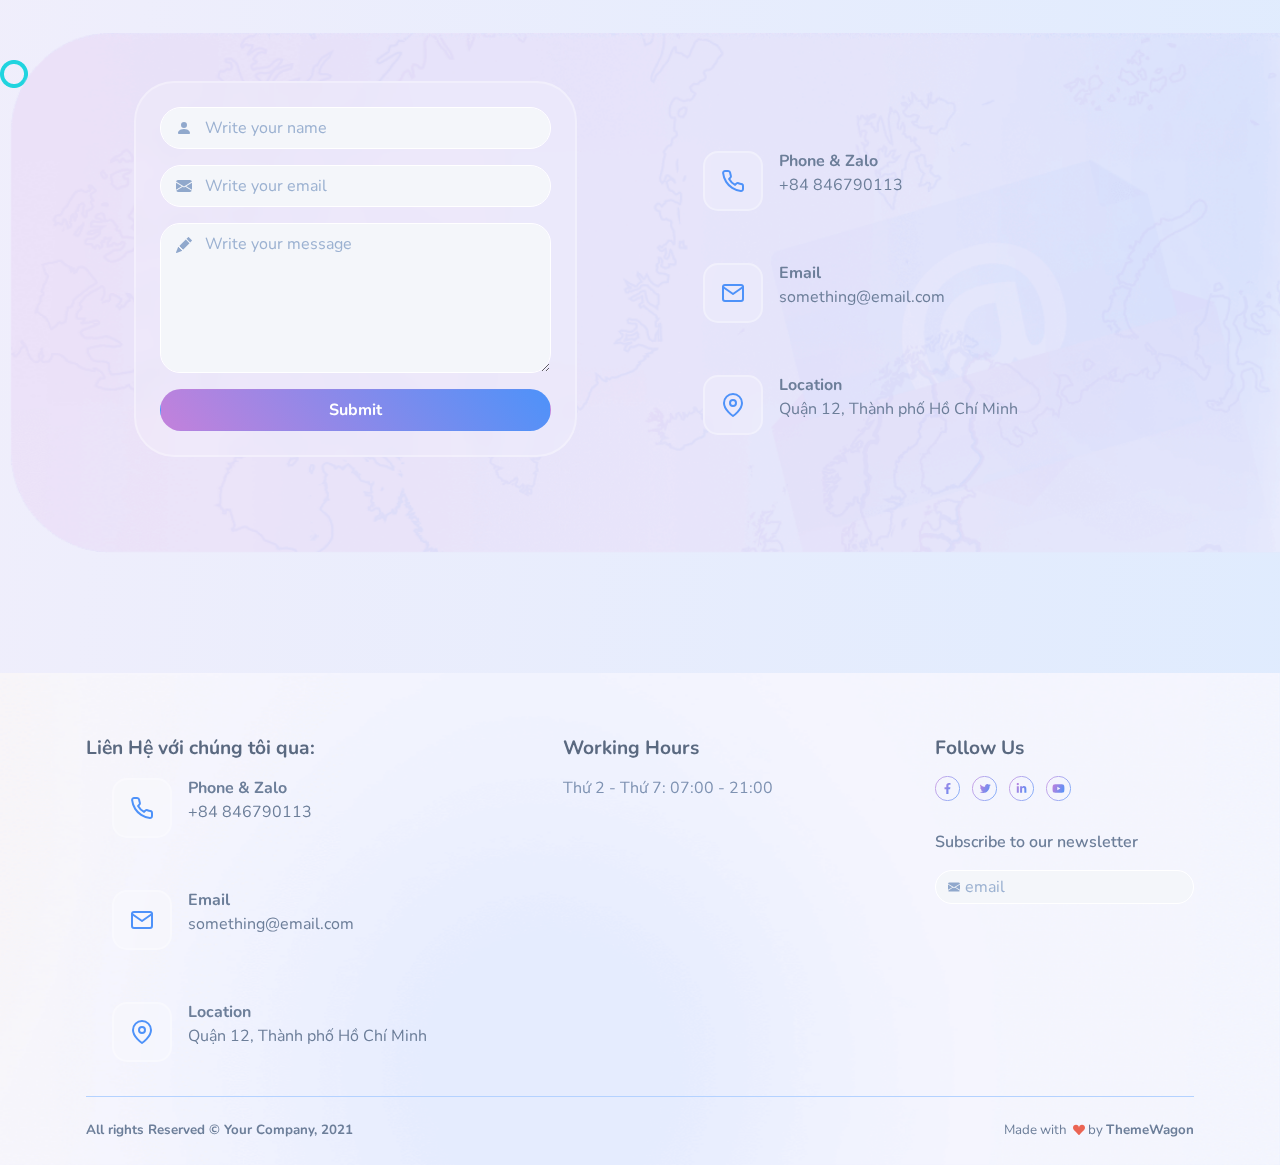
==== commit f607da01: "commit 1" ====
--- a/klean-v1.0.2/public/index.html
+++ b/klean-v1.0.2/public/index.html
@@ -78,7 +78,7 @@
           <div class="col-md-7 col-lg-6 py-6 text-sm-start text-center">
             <h1 class="fw-bold display-4 fs-4 fs-lg-6 fs-xxl-7 text-gradient"> Code cùng Bee</h1>
             <h1 class="text-700"> <span class="fw-bold">About</span></h1>
-            <p class="mb-5 fs-0"> Với mục đích hỗ trợ các bạn sinh viên Fpoly trong quá trình học và phát triển trong
+            <p class="mb-5 fs-0"> Với mục đích hỗ trợ các bạn sinh viên fpoly trong quá trình học và phát triển trong
               ngành Công Nghệ thì chúng tôi lập ra nhóm này để hỗ trợ các bạn. <br class="d-none d-lg-block" />
             </p><a class="btn hover-top btn-glow btn-klean" href="#">Khám phá</a>
           </div>
@@ -108,13 +108,13 @@
             <div class="row justify-content-center circle">
               <div class="col-md-4 mb-4">
                 <div class="card card-bg h-100 px-4 px-md-2 px-lg-3 px-xxl-4 pt-4">
-                  <div class="text-center"><img class="my-5" src="assets/img/intelliJ.jpg" width="100" alt="services" />
+                  <div class="text-center"><img class="my-5" src="assets/img/icons/text.png" width="100"
+                      alt="services" />
                     <div class="card-body text-center text-md-start">
-                      <h6 class="fw-bold fs-1">Cài đặt IntelliJ IDEA</h6>
-                      <p class="mt-3 mb-md-0 mb-lg-3">IntelliJ IDEA là một môi trường phát triển tích hợp (IDE) mạnh mẽ
-                        dành cho Java và nhiều ngôn ngữ lập trình khác. Nó cung cấp các công cụ tiên tiến để viết mã, gỡ
-                        lỗi, và tối ưu hóa hiệu suất.</p><a class="btn btn-lg ps-0 pe-3 text-primary" href="./blogIntelliJ.html"
-                        role="button" style="padding-top: 20px;">Learn more
+                      <h6 class="fw-bold fs-1">Send Texts Instantly</h6>
+                      <p class="mt-3 mb-md-0 mb-lg-3">Financial planning, forecasting and adjusting rapidly with
+                        customer demands and budgets.</p><a class="btn btn-lg ps-0 pe-3 text-primary" href="#"
+                        role="button">Learn more
                         <svg class="bi bi-arrow-right-short" xmlns="http://www.w3.org/2000/svg" width="25" height="25"
                           fill="currentColor" viewBox="0 0 16 16">
                           <path fill-rule="evenodd"
@@ -127,13 +127,12 @@
               </div>
               <div class="col-md-4 mb-4">
                 <div class="card card-bg h-100 px-4 px-md-2 px-lg-3 px-xxl-4 pt-4">
-                  <div class="text-center"><img class="my-5" src="assets/img/datagrip-logo.png" width="100"
+                  <div class="text-center"><img class="my-5" src="assets/img/icons/organized.png" width="100"
                       alt="services" />
                     <div class="card-body text-center text-md-start">
-                      <h6 class="fw-bold fs-1">Cài đặt DataGrip</h6>
-                      <p class="mt-3 mb-md-0 mb-lg-3">DataGrip là công cụ quản lý cơ sở dữ liệu mạnh mẽ, mang đến giải
-                        pháp tối ưu với công nghệ tiên tiến và hỗ trợ toàn diện cho các nhà phát triển dữ liệu..</p><a
-                        class="btn btn-lg ps-0 pe-3 text-primary" href="#" role="button" style="padding-top: 40px;">Learn
+                      <h6 class="fw-bold fs-1">Better Organized</h6>
+                      <p class="mt-3 mb-md-0 mb-lg-3">Latest technology and experienced guidance, trained HR specialists
+                        to keep updated.</p><a class="btn btn-lg ps-0 pe-3 text-primary" href="#" role="button">Learn
                         more
                         <svg class="bi bi-arrow-right-short" xmlns="http://www.w3.org/2000/svg" width="25" height="25"
                           fill="currentColor" viewBox="0 0 16 16">
@@ -147,13 +146,12 @@
               </div>
               <div class="col-md-4 mb-4">
                 <div class="card card-bg h-100 px-4 px-md-2 px-lg-3 px-xxl-4 pt-4">
-                  <div class="text-center"><img class="my-5" src="assets/img/lightpdf-600.png" width="100"
+                  <div class="text-center"><img class="my-5" src="assets/img/icons/statistics.png" width="100"
                       alt="services" />
                     <div class="card-body text-center text-md-start">
-                      <h6 class="fw-bold fs-1">Cài đặt LightPDF</h6>
-                      <p class="mt-3 mb-md-0 mb-lg-3">LightPDF là công cụ chỉnh sửa PDF trực tuyến mạnh mẽ, cung cấp
-                        trải nghiệm người dùng mượt mà cùng với tính năng tiên tiến, giúp bạn xử lý tài liệu nhanh chóng
-                        và hiệu quả.</p><a class="btn btn-lg ps-0 pe-3 text-primary" href="#" role="button">Learn more
+                      <h6 class="fw-bold fs-1">Analytical Statistics</h6>
+                      <p class="mt-3 mb-md-0 mb-lg-3">Messages, real-time reminders, memos, and many more will keep your
+                        team in sync.</p><a class="btn btn-lg ps-0 pe-3 text-primary" href="#" role="button">Learn more
                         <svg class="bi bi-arrow-right-short" xmlns="http://www.w3.org/2000/svg" width="25" height="25"
                           fill="currentColor" viewBox="0 0 16 16">
                           <path fill-rule="evenodd"
@@ -319,7 +317,7 @@
               <div class="col-sm-6 col-lg-4 text-center">
                 <div class="wrapper shadow-square-right"><img class="team-card-3" src="assets/img/han_image.jpg"
                     width="200" alt="..." /></div>
-                <h5 class="text-800 fw-bold mt-4 mb-1">Đoàn Hữu Hàn</h5>
+                <h5 class="text-800 fw-bold mt-4 mb-1">Đoàn Hữu Hề</h5>
                 <p>Java Developer</p>
               </div>
 
@@ -412,10 +410,10 @@
                     </div>
                     <div class="col-md-5 col-lg-6 col-xl-7 mb-4 ms-xxl-auto"><img class="img-fluid"
                         src="assets/img/gallery/quotation.png" alt="testimonials-bg" />
-                      <h5 class="fw-bold text-gradient fs-4 mt-4">Đoàn Hữu Hàn</h5>
-                      <p class="mt-4 pe-xxl-8">"Trong thời đại công nghệ không ngừng phát triển, việc nắm bắt kiến thức
-                        mới là điều vô cùng quan trọng. Hãy luôn sẵn sàng học hỏi và cập nhật, vì kiến thức là nền tảng vững
-                        chắc cho sự thành công trong ngành IT"</p>
+                      <h5 class="fw-bold text-gradient fs-4 mt-4">Đoàn Hữu Hề</h5>
+                      <p class="mt-4 pe-xxl-8">I just wanted to drop you a little email to say thank you for all your
+                        hard work. I'm delighted I chose you as my partner. Your websites are quite simple to edit and
+                        maintain, which is fantastic.</p>
                     </div>
                   </div>
                 </div>
--- a/klean-v1.0.2/public/assets/css/theme.css
+++ b/klean-v1.0.2/public/assets/css/theme.css
@@ -0,0 +1,18679 @@
+/* -------------------------------------------------------------------------- */
+/*                                 Theme                                      */
+/* -------------------------------------------------------------------------- */
+/* prettier-ignore */
+/* -------------------------------------------------------------------------- */
+/*                                  Utilities                                 */
+/* -------------------------------------------------------------------------- */
+/*-----------------------------------------------
+|   Bootstrap Styles
+-----------------------------------------------*/
+/*!
+ * Bootstrap v5.0.0-alpha1 (https://getbootstrap.com/)
+ * Copyright 2011-2020 The Bootstrap Authors
+ * Copyright 2011-2020 Twitter, Inc.
+ * Licensed under MIT (https://github.com/twbs/bootstrap/blob/main/LICENSE)
+ */
+:root {
+  --bs-blue: #4E92F9;
+  --bs-indigo: #8845FF;
+  --bs-purple: #C46DE3;
+  --bs-pink: #EE6BFA;
+  --bs-red: #EB6453;
+  --bs-orange: #F0980E;
+  --bs-yellow: #EFAB18;
+  --bs-green: #96D121;
+  --bs-teal: #18DEBC;
+  --bs-cyan: #21D4DF;
+  --bs-white: #fff;
+  --bs-gray: #5A6980;
+  --bs-gray-dark: #363F4D;
+  --bs-primary: #4E92F9;
+  --bs-secondary: #C46DE3;
+  --bs-success: #96D121;
+  --bs-info: #21D4DF;
+  --bs-warning: #EFAB18;
+  --bs-danger: #EB6453;
+  --bs-light: #F9FAFD;
+  --bs-dark: #000000;
+  --bs-font-sans-serif: "Nunito", "Open Sans", -apple-system, BlinkMacSystemFont, "Segoe UI", "Helvetica Neue", Arial, sans-serif, "Apple Color Emoji", "Segoe UI Emoji", "Segoe UI Symbol";
+  --bs-font-monospace: "SFMono-Regular", Menlo, Monaco, Consolas, "Liberation Mono", "Courier New", monospace;
+  --bs-gradient: linear-gradient(180deg, rgba(255, 255, 255, 0.15), rgba(255, 255, 255, 0));
+}
+
+*,
+*::before,
+*::after {
+  -webkit-box-sizing: border-box;
+  box-sizing: border-box;
+}
+
+@media (prefers-reduced-motion: no-preference) {
+  :root {
+    scroll-behavior: smooth;
+  }
+}
+
+body {
+  margin: 0;
+  font-family: "Nunito", -apple-system, BlinkMacSystemFont, "Segoe UI", "Helvetica Neue", Arial, sans-serif, "Apple Color Emoji", "Segoe UI Emoji", "Segoe UI Symbol";
+  font-size: 1rem;
+  font-weight: 400;
+  line-height: 1.5;
+  color: #6C7E99;
+  background-color: #fff;
+  -webkit-text-size-adjust: 100%;
+  -webkit-tap-highlight-color: rgba(0, 0, 0, 0);
+}
+
+hr {
+  margin: 1rem 0;
+  color: #90A8CC;
+  background-color: currentColor;
+  border: 0;
+  opacity: 1;
+}
+
+hr:not([size]) {
+  height: 1px;
+}
+
+h1, .h1, h2, .h2, h3, .h3, h4, .h4, h5, .h5, h6, .h6 {
+  margin-top: 0;
+  margin-bottom: 0.5rem;
+  font-family: "Nunito", "Open Sans", -apple-system, BlinkMacSystemFont, "Segoe UI", "Helvetica Neue", Arial, sans-serif, "Apple Color Emoji", "Segoe UI Emoji", "Segoe UI Symbol";
+  font-weight: 500;
+  line-height: 1.2;
+  color: #242A33;
+}
+
+h1, .h1 {
+  font-size: calc(1.37383rem + 1.48598vw);
+}
+
+@media (min-width: 1200px) {
+  h1, .h1 {
+    font-size: 2.48832rem;
+  }
+}
+
+h2, .h2 {
+  font-size: calc(1.33236rem + 0.98832vw);
+}
+
+@media (min-width: 1200px) {
+  h2, .h2 {
+    font-size: 2.0736rem;
+  }
+}
+
+h3, .h3 {
+  font-size: calc(1.2978rem + 0.5736vw);
+}
+
+@media (min-width: 1200px) {
+  h3, .h3 {
+    font-size: 1.728rem;
+  }
+}
+
+h4, .h4 {
+  font-size: calc(1.269rem + 0.228vw);
+}
+
+@media (min-width: 1200px) {
+  h4, .h4 {
+    font-size: 1.44rem;
+  }
+}
+
+h5, .h5 {
+  font-size: 1.2rem;
+}
+
+h6, .h6 {
+  font-size: 0.83333rem;
+}
+
+p {
+  margin-top: 0;
+  margin-bottom: 1rem;
+}
+
+abbr[title],
+abbr[data-bs-original-title] {
+  -webkit-text-decoration: underline dotted;
+  text-decoration: underline dotted;
+  cursor: help;
+  -webkit-text-decoration-skip-ink: none;
+  text-decoration-skip-ink: none;
+}
+
+address {
+  margin-bottom: 1rem;
+  font-style: normal;
+  line-height: inherit;
+}
+
+ol,
+ul {
+  padding-left: 2rem;
+}
+
+ol,
+ul,
+dl {
+  margin-top: 0;
+  margin-bottom: 1rem;
+}
+
+ol ol,
+ul ul,
+ol ul,
+ul ol {
+  margin-bottom: 0;
+}
+
+dt {
+  font-weight: 700;
+}
+
+dd {
+  margin-bottom: .5rem;
+  margin-left: 0;
+}
+
+blockquote {
+  margin: 0 0 1rem;
+}
+
+b,
+strong {
+  font-weight: 800;
+}
+
+small, .small {
+  font-size: 75%;
+}
+
+mark, .mark {
+  padding: 0.2em;
+  background-color: #fcf8e3;
+}
+
+sub,
+sup {
+  position: relative;
+  font-size: 0.75em;
+  line-height: 0;
+  vertical-align: baseline;
+}
+
+sub {
+  bottom: -.25em;
+}
+
+sup {
+  top: -.5em;
+}
+
+a {
+  color: #4E92F9;
+  text-decoration: none;
+}
+
+a:hover {
+  color: #3e75c7;
+  text-decoration: underline;
+}
+
+a:not([href]):not([class]), a:not([href]):not([class]):hover {
+  color: inherit;
+  text-decoration: none;
+}
+
+pre,
+code,
+kbd,
+samp {
+  font-family: var(--bs-font-monospace);
+  font-size: 1em;
+  direction: ltr /* rtl:ignore */;
+  unicode-bidi: bidi-override;
+}
+
+pre {
+  display: block;
+  margin-top: 0;
+  margin-bottom: 1rem;
+  overflow: auto;
+  font-size: 75%;
+}
+
+pre code {
+  font-size: inherit;
+  color: inherit;
+  word-break: normal;
+}
+
+code {
+  font-size: 75%;
+  color: #EE6BFA;
+  word-wrap: break-word;
+}
+
+a > code {
+  color: inherit;
+}
+
+kbd {
+  padding: 0.2rem 0.4rem;
+  font-size: 75%;
+  color: #fff;
+  background-color: #242A33;
+  border-radius: 0.625rem;
+}
+
+kbd kbd {
+  padding: 0;
+  font-size: 1em;
+  font-weight: 700;
+}
+
+figure {
+  margin: 0 0 1rem;
+}
+
+img,
+svg {
+  vertical-align: middle;
+}
+
+table {
+  caption-side: bottom;
+  border-collapse: collapse;
+}
+
+caption {
+  padding-top: 0.5rem;
+  padding-bottom: 0.5rem;
+  color: #6C7E99;
+  text-align: left;
+}
+
+th {
+  text-align: inherit;
+  text-align: -webkit-match-parent;
+}
+
+thead,
+tbody,
+tfoot,
+tr,
+td,
+th {
+  border-color: inherit;
+  border-style: solid;
+  border-width: 0;
+}
+
+label {
+  display: inline-block;
+}
+
+button {
+  border-radius: 0;
+}
+
+button:focus:not(:focus-visible) {
+  outline: 0;
+}
+
+input,
+button,
+select,
+optgroup,
+textarea {
+  margin: 0;
+  font-family: inherit;
+  font-size: inherit;
+  line-height: inherit;
+}
+
+button,
+select {
+  text-transform: none;
+}
+
+[role="button"] {
+  cursor: pointer;
+}
+
+select {
+  word-wrap: normal;
+}
+
+select:disabled {
+  opacity: 1;
+}
+
+[list]::-webkit-calendar-picker-indicator {
+  display: none;
+}
+
+button,
+[type="button"],
+[type="reset"],
+[type="submit"] {
+  -webkit-appearance: button;
+}
+
+button:not(:disabled),
+[type="button"]:not(:disabled),
+[type="reset"]:not(:disabled),
+[type="submit"]:not(:disabled) {
+  cursor: pointer;
+}
+
+::-moz-focus-inner {
+  padding: 0;
+  border-style: none;
+}
+
+textarea {
+  resize: vertical;
+}
+
+fieldset {
+  min-width: 0;
+  padding: 0;
+  margin: 0;
+  border: 0;
+}
+
+legend {
+  float: left;
+  width: 100%;
+  padding: 0;
+  margin-bottom: 0.5rem;
+  font-size: calc(1.275rem + 0.3vw);
+  line-height: inherit;
+}
+
+@media (min-width: 1200px) {
+  legend {
+    font-size: 1.5rem;
+  }
+}
+
+legend + * {
+  clear: left;
+}
+
+::-webkit-datetime-edit-fields-wrapper,
+::-webkit-datetime-edit-text,
+::-webkit-datetime-edit-minute,
+::-webkit-datetime-edit-hour-field,
+::-webkit-datetime-edit-day-field,
+::-webkit-datetime-edit-month-field,
+::-webkit-datetime-edit-year-field {
+  padding: 0;
+}
+
+::-webkit-inner-spin-button {
+  height: auto;
+}
+
+[type="search"] {
+  outline-offset: -2px;
+  -webkit-appearance: textfield;
+}
+
+/* rtl:raw:
+[type="tel"],
+[type="url"],
+[type="email"],
+[type="number"] {
+  direction: ltr;
+}
+*/
+::-webkit-search-decoration {
+  -webkit-appearance: none;
+}
+
+::-webkit-color-swatch-wrapper {
+  padding: 0;
+}
+
+::file-selector-button {
+  font: inherit;
+}
+
+::-webkit-file-upload-button {
+  font: inherit;
+  -webkit-appearance: button;
+}
+
+output {
+  display: inline-block;
+}
+
+iframe {
+  border: 0;
+}
+
+summary {
+  display: list-item;
+  cursor: pointer;
+}
+
+progress {
+  vertical-align: baseline;
+}
+
+[hidden] {
+  display: none !important;
+}
+
+.lead {
+  font-size: 1.2rem;
+  font-weight: 400;
+}
+
+.display-1 {
+  font-size: calc(1.55498rem + 3.65978vw);
+  font-weight: 900;
+  line-height: 1;
+}
+
+@media (min-width: 1200px) {
+  .display-1 {
+    font-size: 4.29982rem;
+  }
+}
+
+.display-2 {
+  font-size: calc(1.48332rem + 2.79982vw);
+  font-weight: 900;
+  line-height: 1;
+}
+
+@media (min-width: 1200px) {
+  .display-2 {
+    font-size: 3.58318rem;
+  }
+}
+
+.display-3 {
+  font-size: calc(1.4236rem + 2.08318vw);
+  font-weight: 900;
+  line-height: 1;
+}
+
+@media (min-width: 1200px) {
+  .display-3 {
+    font-size: 2.98598rem;
+  }
+}
+
+.display-4 {
+  font-size: calc(1.37383rem + 1.48598vw);
+  font-weight: 900;
+  line-height: 1;
+}
+
+@media (min-width: 1200px) {
+  .display-4 {
+    font-size: 2.48832rem;
+  }
+}
+
+.display-5 {
+  font-size: calc(1.33236rem + 0.98832vw);
+  font-weight: 900;
+  line-height: 1;
+}
+
+@media (min-width: 1200px) {
+  .display-5 {
+    font-size: 2.0736rem;
+  }
+}
+
+.display-6 {
+  font-size: calc(1.2978rem + 0.5736vw);
+  font-weight: 900;
+  line-height: 1;
+}
+
+@media (min-width: 1200px) {
+  .display-6 {
+    font-size: 1.728rem;
+  }
+}
+
+.list-unstyled {
+  padding-left: 0;
+  list-style: none;
+}
+
+.list-inline {
+  padding-left: 0;
+  list-style: none;
+}
+
+.list-inline-item {
+  display: inline-block;
+}
+
+.list-inline-item:not(:last-child) {
+  margin-right: 0.5rem;
+}
+
+.initialism {
+  font-size: 75%;
+  text-transform: uppercase;
+}
+
+.blockquote {
+  margin-bottom: 1rem;
+  font-size: 1.2rem;
+}
+
+.blockquote > :last-child {
+  margin-bottom: 0;
+}
+
+.blockquote-footer {
+  margin-top: -1rem;
+  margin-bottom: 1rem;
+  font-size: 75%;
+  color: #5A6980;
+}
+
+.blockquote-footer::before {
+  content: "\2014\00A0";
+}
+
+.img-fluid {
+  max-width: 100%;
+  height: auto;
+}
+
+.img-thumbnail {
+  padding: 0.25rem;
+  background-color: #fff;
+  border: 1px solid #90A8CC;
+  border-radius: 0.25rem;
+  max-width: 100%;
+  height: auto;
+}
+
+.figure {
+  display: inline-block;
+}
+
+.figure-img {
+  margin-bottom: 0.5rem;
+  line-height: 1;
+}
+
+.figure-caption {
+  font-size: 75%;
+  color: #5A6980;
+}
+
+.container,
+.container-fluid,
+.container-sm,
+.container-md,
+.container-lg,
+.container-xl,
+.container-xxl {
+  width: 100%;
+  padding-right: var(--bs-gutter-x, 1rem);
+  padding-left: var(--bs-gutter-x, 1rem);
+  margin-right: auto;
+  margin-left: auto;
+}
+
+@media (min-width: 576px) {
+  .container, .container-sm {
+    max-width: 540px;
+  }
+}
+
+@media (min-width: 768px) {
+  .container, .container-sm, .container-md {
+    max-width: 720px;
+  }
+}
+
+@media (min-width: 992px) {
+  .container, .container-sm, .container-md, .container-lg {
+    max-width: 960px;
+  }
+}
+
+@media (min-width: 1200px) {
+  .container, .container-sm, .container-md, .container-lg, .container-xl {
+    max-width: 1140px;
+  }
+}
+
+@media (min-width: 1540px) {
+  .container, .container-sm, .container-md, .container-lg, .container-xl, .container-xxl {
+    max-width: 1480px;
+  }
+}
+
+.row {
+  --bs-gutter-x: 2rem;
+  --bs-gutter-y: 0;
+  display: -webkit-box;
+  display: -ms-flexbox;
+  display: flex;
+  -ms-flex-wrap: wrap;
+  flex-wrap: wrap;
+  margin-top: calc(var(--bs-gutter-y) * -1);
+  margin-right: calc(var(--bs-gutter-x) / -2);
+  margin-left: calc(var(--bs-gutter-x) / -2);
+}
+
+.row > * {
+  -ms-flex-negative: 0;
+  flex-shrink: 0;
+  width: 100%;
+  max-width: 100%;
+  padding-right: calc(var(--bs-gutter-x) / 2);
+  padding-left: calc(var(--bs-gutter-x) / 2);
+  margin-top: var(--bs-gutter-y);
+}
+
+.col {
+  -webkit-box-flex: 1;
+  -ms-flex: 1 0 0%;
+  flex: 1 0 0%;
+}
+
+.row-cols-auto > * {
+  -webkit-box-flex: 0;
+  -ms-flex: 0 0 auto;
+  flex: 0 0 auto;
+  width: auto;
+}
+
+.row-cols-1 > * {
+  -webkit-box-flex: 0;
+  -ms-flex: 0 0 auto;
+  flex: 0 0 auto;
+  width: 100%;
+}
+
+.row-cols-2 > * {
+  -webkit-box-flex: 0;
+  -ms-flex: 0 0 auto;
+  flex: 0 0 auto;
+  width: 50%;
+}
+
+.row-cols-3 > * {
+  -webkit-box-flex: 0;
+  -ms-flex: 0 0 auto;
+  flex: 0 0 auto;
+  width: 33.33333%;
+}
+
+.row-cols-4 > * {
+  -webkit-box-flex: 0;
+  -ms-flex: 0 0 auto;
+  flex: 0 0 auto;
+  width: 25%;
+}
+
+.row-cols-5 > * {
+  -webkit-box-flex: 0;
+  -ms-flex: 0 0 auto;
+  flex: 0 0 auto;
+  width: 20%;
+}
+
+.row-cols-6 > * {
+  -webkit-box-flex: 0;
+  -ms-flex: 0 0 auto;
+  flex: 0 0 auto;
+  width: 16.66667%;
+}
+
+.col-auto {
+  -webkit-box-flex: 0;
+  -ms-flex: 0 0 auto;
+  flex: 0 0 auto;
+  width: auto;
+}
+
+.col-1 {
+  -webkit-box-flex: 0;
+  -ms-flex: 0 0 auto;
+  flex: 0 0 auto;
+  width: 8.33333%;
+}
+
+.col-2 {
+  -webkit-box-flex: 0;
+  -ms-flex: 0 0 auto;
+  flex: 0 0 auto;
+  width: 16.66667%;
+}
+
+.col-3 {
+  -webkit-box-flex: 0;
+  -ms-flex: 0 0 auto;
+  flex: 0 0 auto;
+  width: 25%;
+}
+
+.col-4 {
+  -webkit-box-flex: 0;
+  -ms-flex: 0 0 auto;
+  flex: 0 0 auto;
+  width: 33.33333%;
+}
+
+.col-5 {
+  -webkit-box-flex: 0;
+  -ms-flex: 0 0 auto;
+  flex: 0 0 auto;
+  width: 41.66667%;
+}
+
+.col-6 {
+  -webkit-box-flex: 0;
+  -ms-flex: 0 0 auto;
+  flex: 0 0 auto;
+  width: 50%;
+}
+
+.col-7 {
+  -webkit-box-flex: 0;
+  -ms-flex: 0 0 auto;
+  flex: 0 0 auto;
+  width: 58.33333%;
+}
+
+.col-8 {
+  -webkit-box-flex: 0;
+  -ms-flex: 0 0 auto;
+  flex: 0 0 auto;
+  width: 66.66667%;
+}
+
+.col-9 {
+  -webkit-box-flex: 0;
+  -ms-flex: 0 0 auto;
+  flex: 0 0 auto;
+  width: 75%;
+}
+
+.col-10 {
+  -webkit-box-flex: 0;
+  -ms-flex: 0 0 auto;
+  flex: 0 0 auto;
+  width: 83.33333%;
+}
+
+.col-11 {
+  -webkit-box-flex: 0;
+  -ms-flex: 0 0 auto;
+  flex: 0 0 auto;
+  width: 91.66667%;
+}
+
+.col-12 {
+  -webkit-box-flex: 0;
+  -ms-flex: 0 0 auto;
+  flex: 0 0 auto;
+  width: 100%;
+}
+
+.offset-1 {
+  margin-left: 8.33333%;
+}
+
+.offset-2 {
+  margin-left: 16.66667%;
+}
+
+.offset-3 {
+  margin-left: 25%;
+}
+
+.offset-4 {
+  margin-left: 33.33333%;
+}
+
+.offset-5 {
+  margin-left: 41.66667%;
+}
+
+.offset-6 {
+  margin-left: 50%;
+}
+
+.offset-7 {
+  margin-left: 58.33333%;
+}
+
+.offset-8 {
+  margin-left: 66.66667%;
+}
+
+.offset-9 {
+  margin-left: 75%;
+}
+
+.offset-10 {
+  margin-left: 83.33333%;
+}
+
+.offset-11 {
+  margin-left: 91.66667%;
+}
+
+.g-0,
+.gx-0 {
+  --bs-gutter-x: 0;
+}
+
+.g-0,
+.gy-0 {
+  --bs-gutter-y: 0;
+}
+
+.g-1,
+.gx-1 {
+  --bs-gutter-x: 0.25rem;
+}
+
+.g-1,
+.gy-1 {
+  --bs-gutter-y: 0.25rem;
+}
+
+.g-2,
+.gx-2 {
+  --bs-gutter-x: 0.5rem;
+}
+
+.g-2,
+.gy-2 {
+  --bs-gutter-y: 0.5rem;
+}
+
+.g-3,
+.gx-3 {
+  --bs-gutter-x: 1rem;
+}
+
+.g-3,
+.gy-3 {
+  --bs-gutter-y: 1rem;
+}
+
+.g-4,
+.gx-4 {
+  --bs-gutter-x: 1.8rem;
+}
+
+.g-4,
+.gy-4 {
+  --bs-gutter-y: 1.8rem;
+}
+
+.g-5,
+.gx-5 {
+  --bs-gutter-x: 3rem;
+}
+
+.g-5,
+.gy-5 {
+  --bs-gutter-y: 3rem;
+}
+
+.g-6,
+.gx-6 {
+  --bs-gutter-x: 4rem;
+}
+
+.g-6,
+.gy-6 {
+  --bs-gutter-y: 4rem;
+}
+
+.g-7,
+.gx-7 {
+  --bs-gutter-x: 5rem;
+}
+
+.g-7,
+.gy-7 {
+  --bs-gutter-y: 5rem;
+}
+
+.g-8,
+.gx-8 {
+  --bs-gutter-x: 7.5rem;
+}
+
+.g-8,
+.gy-8 {
+  --bs-gutter-y: 7.5rem;
+}
+
+.g-9,
+.gx-9 {
+  --bs-gutter-x: 10rem;
+}
+
+.g-9,
+.gy-9 {
+  --bs-gutter-y: 10rem;
+}
+
+.g-10,
+.gx-10 {
+  --bs-gutter-x: 12.5rem;
+}
+
+.g-10,
+.gy-10 {
+  --bs-gutter-y: 12.5rem;
+}
+
+.g-11,
+.gx-11 {
+  --bs-gutter-x: 15rem;
+}
+
+.g-11,
+.gy-11 {
+  --bs-gutter-y: 15rem;
+}
+
+@media (min-width: 576px) {
+  .col-sm {
+    -webkit-box-flex: 1;
+    -ms-flex: 1 0 0%;
+    flex: 1 0 0%;
+  }
+  .row-cols-sm-auto > * {
+    -webkit-box-flex: 0;
+    -ms-flex: 0 0 auto;
+    flex: 0 0 auto;
+    width: auto;
+  }
+  .row-cols-sm-1 > * {
+    -webkit-box-flex: 0;
+    -ms-flex: 0 0 auto;
+    flex: 0 0 auto;
+    width: 100%;
+  }
+  .row-cols-sm-2 > * {
+    -webkit-box-flex: 0;
+    -ms-flex: 0 0 auto;
+    flex: 0 0 auto;
+    width: 50%;
+  }
+  .row-cols-sm-3 > * {
+    -webkit-box-flex: 0;
+    -ms-flex: 0 0 auto;
+    flex: 0 0 auto;
+    width: 33.33333%;
+  }
+  .row-cols-sm-4 > * {
+    -webkit-box-flex: 0;
+    -ms-flex: 0 0 auto;
+    flex: 0 0 auto;
+    width: 25%;
+  }
+  .row-cols-sm-5 > * {
+    -webkit-box-flex: 0;
+    -ms-flex: 0 0 auto;
+    flex: 0 0 auto;
+    width: 20%;
+  }
+  .row-cols-sm-6 > * {
+    -webkit-box-flex: 0;
+    -ms-flex: 0 0 auto;
+    flex: 0 0 auto;
+    width: 16.66667%;
+  }
+  .col-sm-auto {
+    -webkit-box-flex: 0;
+    -ms-flex: 0 0 auto;
+    flex: 0 0 auto;
+    width: auto;
+  }
+  .col-sm-1 {
+    -webkit-box-flex: 0;
+    -ms-flex: 0 0 auto;
+    flex: 0 0 auto;
+    width: 8.33333%;
+  }
+  .col-sm-2 {
+    -webkit-box-flex: 0;
+    -ms-flex: 0 0 auto;
+    flex: 0 0 auto;
+    width: 16.66667%;
+  }
+  .col-sm-3 {
+    -webkit-box-flex: 0;
+    -ms-flex: 0 0 auto;
+    flex: 0 0 auto;
+    width: 25%;
+  }
+  .col-sm-4 {
+    -webkit-box-flex: 0;
+    -ms-flex: 0 0 auto;
+    flex: 0 0 auto;
+    width: 33.33333%;
+  }
+  .col-sm-5 {
+    -webkit-box-flex: 0;
+    -ms-flex: 0 0 auto;
+    flex: 0 0 auto;
+    width: 41.66667%;
+  }
+  .col-sm-6 {
+    -webkit-box-flex: 0;
+    -ms-flex: 0 0 auto;
+    flex: 0 0 auto;
+    width: 50%;
+  }
+  .col-sm-7 {
+    -webkit-box-flex: 0;
+    -ms-flex: 0 0 auto;
+    flex: 0 0 auto;
+    width: 58.33333%;
+  }
+  .col-sm-8 {
+    -webkit-box-flex: 0;
+    -ms-flex: 0 0 auto;
+    flex: 0 0 auto;
+    width: 66.66667%;
+  }
+  .col-sm-9 {
+    -webkit-box-flex: 0;
+    -ms-flex: 0 0 auto;
+    flex: 0 0 auto;
+    width: 75%;
+  }
+  .col-sm-10 {
+    -webkit-box-flex: 0;
+    -ms-flex: 0 0 auto;
+    flex: 0 0 auto;
+    width: 83.33333%;
+  }
+  .col-sm-11 {
+    -webkit-box-flex: 0;
+    -ms-flex: 0 0 auto;
+    flex: 0 0 auto;
+    width: 91.66667%;
+  }
+  .col-sm-12 {
+    -webkit-box-flex: 0;
+    -ms-flex: 0 0 auto;
+    flex: 0 0 auto;
+    width: 100%;
+  }
+  .offset-sm-0 {
+    margin-left: 0;
+  }
+  .offset-sm-1 {
+    margin-left: 8.33333%;
+  }
+  .offset-sm-2 {
+    margin-left: 16.66667%;
+  }
+  .offset-sm-3 {
+    margin-left: 25%;
+  }
+  .offset-sm-4 {
+    margin-left: 33.33333%;
+  }
+  .offset-sm-5 {
+    margin-left: 41.66667%;
+  }
+  .offset-sm-6 {
+    margin-left: 50%;
+  }
+  .offset-sm-7 {
+    margin-left: 58.33333%;
+  }
+  .offset-sm-8 {
+    margin-left: 66.66667%;
+  }
+  .offset-sm-9 {
+    margin-left: 75%;
+  }
+  .offset-sm-10 {
+    margin-left: 83.33333%;
+  }
+  .offset-sm-11 {
+    margin-left: 91.66667%;
+  }
+  .g-sm-0,
+  .gx-sm-0 {
+    --bs-gutter-x: 0;
+  }
+  .g-sm-0,
+  .gy-sm-0 {
+    --bs-gutter-y: 0;
+  }
+  .g-sm-1,
+  .gx-sm-1 {
+    --bs-gutter-x: 0.25rem;
+  }
+  .g-sm-1,
+  .gy-sm-1 {
+    --bs-gutter-y: 0.25rem;
+  }
+  .g-sm-2,
+  .gx-sm-2 {
+    --bs-gutter-x: 0.5rem;
+  }
+  .g-sm-2,
+  .gy-sm-2 {
+    --bs-gutter-y: 0.5rem;
+  }
+  .g-sm-3,
+  .gx-sm-3 {
+    --bs-gutter-x: 1rem;
+  }
+  .g-sm-3,
+  .gy-sm-3 {
+    --bs-gutter-y: 1rem;
+  }
+  .g-sm-4,
+  .gx-sm-4 {
+    --bs-gutter-x: 1.8rem;
+  }
+  .g-sm-4,
+  .gy-sm-4 {
+    --bs-gutter-y: 1.8rem;
+  }
+  .g-sm-5,
+  .gx-sm-5 {
+    --bs-gutter-x: 3rem;
+  }
+  .g-sm-5,
+  .gy-sm-5 {
+    --bs-gutter-y: 3rem;
+  }
+  .g-sm-6,
+  .gx-sm-6 {
+    --bs-gutter-x: 4rem;
+  }
+  .g-sm-6,
+  .gy-sm-6 {
+    --bs-gutter-y: 4rem;
+  }
+  .g-sm-7,
+  .gx-sm-7 {
+    --bs-gutter-x: 5rem;
+  }
+  .g-sm-7,
+  .gy-sm-7 {
+    --bs-gutter-y: 5rem;
+  }
+  .g-sm-8,
+  .gx-sm-8 {
+    --bs-gutter-x: 7.5rem;
+  }
+  .g-sm-8,
+  .gy-sm-8 {
+    --bs-gutter-y: 7.5rem;
+  }
+  .g-sm-9,
+  .gx-sm-9 {
+    --bs-gutter-x: 10rem;
+  }
+  .g-sm-9,
+  .gy-sm-9 {
+    --bs-gutter-y: 10rem;
+  }
+  .g-sm-10,
+  .gx-sm-10 {
+    --bs-gutter-x: 12.5rem;
+  }
+  .g-sm-10,
+  .gy-sm-10 {
+    --bs-gutter-y: 12.5rem;
+  }
+  .g-sm-11,
+  .gx-sm-11 {
+    --bs-gutter-x: 15rem;
+  }
+  .g-sm-11,
+  .gy-sm-11 {
+    --bs-gutter-y: 15rem;
+  }
+}
+
+@media (min-width: 768px) {
+  .col-md {
+    -webkit-box-flex: 1;
+    -ms-flex: 1 0 0%;
+    flex: 1 0 0%;
+  }
+  .row-cols-md-auto > * {
+    -webkit-box-flex: 0;
+    -ms-flex: 0 0 auto;
+    flex: 0 0 auto;
+    width: auto;
+  }
+  .row-cols-md-1 > * {
+    -webkit-box-flex: 0;
+    -ms-flex: 0 0 auto;
+    flex: 0 0 auto;
+    width: 100%;
+  }
+  .row-cols-md-2 > * {
+    -webkit-box-flex: 0;
+    -ms-flex: 0 0 auto;
+    flex: 0 0 auto;
+    width: 50%;
+  }
+  .row-cols-md-3 > * {
+    -webkit-box-flex: 0;
+    -ms-flex: 0 0 auto;
+    flex: 0 0 auto;
+    width: 33.33333%;
+  }
+  .row-cols-md-4 > * {
+    -webkit-box-flex: 0;
+    -ms-flex: 0 0 auto;
+    flex: 0 0 auto;
+    width: 25%;
+  }
+  .row-cols-md-5 > * {
+    -webkit-box-flex: 0;
+    -ms-flex: 0 0 auto;
+    flex: 0 0 auto;
+    width: 20%;
+  }
+  .row-cols-md-6 > * {
+    -webkit-box-flex: 0;
+    -ms-flex: 0 0 auto;
+    flex: 0 0 auto;
+    width: 16.66667%;
+  }
+  .col-md-auto {
+    -webkit-box-flex: 0;
+    -ms-flex: 0 0 auto;
+    flex: 0 0 auto;
+    width: auto;
+  }
+  .col-md-1 {
+    -webkit-box-flex: 0;
+    -ms-flex: 0 0 auto;
+    flex: 0 0 auto;
+    width: 8.33333%;
+  }
+  .col-md-2 {
+    -webkit-box-flex: 0;
+    -ms-flex: 0 0 auto;
+    flex: 0 0 auto;
+    width: 16.66667%;
+  }
+  .col-md-3 {
+    -webkit-box-flex: 0;
+    -ms-flex: 0 0 auto;
+    flex: 0 0 auto;
+    width: 25%;
+  }
+  .col-md-4 {
+    -webkit-box-flex: 0;
+    -ms-flex: 0 0 auto;
+    flex: 0 0 auto;
+    width: 33.33333%;
+  }
+  .col-md-5 {
+    -webkit-box-flex: 0;
+    -ms-flex: 0 0 auto;
+    flex: 0 0 auto;
+    width: 41.66667%;
+  }
+  .col-md-6 {
+    -webkit-box-flex: 0;
+    -ms-flex: 0 0 auto;
+    flex: 0 0 auto;
+    width: 50%;
+  }
+  .col-md-7 {
+    -webkit-box-flex: 0;
+    -ms-flex: 0 0 auto;
+    flex: 0 0 auto;
+    width: 58.33333%;
+  }
+  .col-md-8 {
+    -webkit-box-flex: 0;
+    -ms-flex: 0 0 auto;
+    flex: 0 0 auto;
+    width: 66.66667%;
+  }
+  .col-md-9 {
+    -webkit-box-flex: 0;
+    -ms-flex: 0 0 auto;
+    flex: 0 0 auto;
+    width: 75%;
+  }
+  .col-md-10 {
+    -webkit-box-flex: 0;
+    -ms-flex: 0 0 auto;
+    flex: 0 0 auto;
+    width: 83.33333%;
+  }
+  .col-md-11 {
+    -webkit-box-flex: 0;
+    -ms-flex: 0 0 auto;
+    flex: 0 0 auto;
+    width: 91.66667%;
+  }
+  .col-md-12 {
+    -webkit-box-flex: 0;
+    -ms-flex: 0 0 auto;
+    flex: 0 0 auto;
+    width: 100%;
+  }
+  .offset-md-0 {
+    margin-left: 0;
+  }
+  .offset-md-1 {
+    margin-left: 8.33333%;
+  }
+  .offset-md-2 {
+    margin-left: 16.66667%;
+  }
+  .offset-md-3 {
+    margin-left: 25%;
+  }
+  .offset-md-4 {
+    margin-left: 33.33333%;
+  }
+  .offset-md-5 {
+    margin-left: 41.66667%;
+  }
+  .offset-md-6 {
+    margin-left: 50%;
+  }
+  .offset-md-7 {
+    margin-left: 58.33333%;
+  }
+  .offset-md-8 {
+    margin-left: 66.66667%;
+  }
+  .offset-md-9 {
+    margin-left: 75%;
+  }
+  .offset-md-10 {
+    margin-left: 83.33333%;
+  }
+  .offset-md-11 {
+    margin-left: 91.66667%;
+  }
+  .g-md-0,
+  .gx-md-0 {
+    --bs-gutter-x: 0;
+  }
+  .g-md-0,
+  .gy-md-0 {
+    --bs-gutter-y: 0;
+  }
+  .g-md-1,
+  .gx-md-1 {
+    --bs-gutter-x: 0.25rem;
+  }
+  .g-md-1,
+  .gy-md-1 {
+    --bs-gutter-y: 0.25rem;
+  }
+  .g-md-2,
+  .gx-md-2 {
+    --bs-gutter-x: 0.5rem;
+  }
+  .g-md-2,
+  .gy-md-2 {
+    --bs-gutter-y: 0.5rem;
+  }
+  .g-md-3,
+  .gx-md-3 {
+    --bs-gutter-x: 1rem;
+  }
+  .g-md-3,
+  .gy-md-3 {
+    --bs-gutter-y: 1rem;
+  }
+  .g-md-4,
+  .gx-md-4 {
+    --bs-gutter-x: 1.8rem;
+  }
+  .g-md-4,
+  .gy-md-4 {
+    --bs-gutter-y: 1.8rem;
+  }
+  .g-md-5,
+  .gx-md-5 {
+    --bs-gutter-x: 3rem;
+  }
+  .g-md-5,
+  .gy-md-5 {
+    --bs-gutter-y: 3rem;
+  }
+  .g-md-6,
+  .gx-md-6 {
+    --bs-gutter-x: 4rem;
+  }
+  .g-md-6,
+  .gy-md-6 {
+    --bs-gutter-y: 4rem;
+  }
+  .g-md-7,
+  .gx-md-7 {
+    --bs-gutter-x: 5rem;
+  }
+  .g-md-7,
+  .gy-md-7 {
+    --bs-gutter-y: 5rem;
+  }
+  .g-md-8,
+  .gx-md-8 {
+    --bs-gutter-x: 7.5rem;
+  }
+  .g-md-8,
+  .gy-md-8 {
+    --bs-gutter-y: 7.5rem;
+  }
+  .g-md-9,
+  .gx-md-9 {
+    --bs-gutter-x: 10rem;
+  }
+  .g-md-9,
+  .gy-md-9 {
+    --bs-gutter-y: 10rem;
+  }
+  .g-md-10,
+  .gx-md-10 {
+    --bs-gutter-x: 12.5rem;
+  }
+  .g-md-10,
+  .gy-md-10 {
+    --bs-gutter-y: 12.5rem;
+  }
+  .g-md-11,
+  .gx-md-11 {
+    --bs-gutter-x: 15rem;
+  }
+  .g-md-11,
+  .gy-md-11 {
+    --bs-gutter-y: 15rem;
+  }
+}
+
+@media (min-width: 992px) {
+  .col-lg {
+    -webkit-box-flex: 1;
+    -ms-flex: 1 0 0%;
+    flex: 1 0 0%;
+  }
+  .row-cols-lg-auto > * {
+    -webkit-box-flex: 0;
+    -ms-flex: 0 0 auto;
+    flex: 0 0 auto;
+    width: auto;
+  }
+  .row-cols-lg-1 > * {
+    -webkit-box-flex: 0;
+    -ms-flex: 0 0 auto;
+    flex: 0 0 auto;
+    width: 100%;
+  }
+  .row-cols-lg-2 > * {
+    -webkit-box-flex: 0;
+    -ms-flex: 0 0 auto;
+    flex: 0 0 auto;
+    width: 50%;
+  }
+  .row-cols-lg-3 > * {
+    -webkit-box-flex: 0;
+    -ms-flex: 0 0 auto;
+    flex: 0 0 auto;
+    width: 33.33333%;
+  }
+  .row-cols-lg-4 > * {
+    -webkit-box-flex: 0;
+    -ms-flex: 0 0 auto;
+    flex: 0 0 auto;
+    width: 25%;
+  }
+  .row-cols-lg-5 > * {
+    -webkit-box-flex: 0;
+    -ms-flex: 0 0 auto;
+    flex: 0 0 auto;
+    width: 20%;
+  }
+  .row-cols-lg-6 > * {
+    -webkit-box-flex: 0;
+    -ms-flex: 0 0 auto;
+    flex: 0 0 auto;
+    width: 16.66667%;
+  }
+  .col-lg-auto {
+    -webkit-box-flex: 0;
+    -ms-flex: 0 0 auto;
+    flex: 0 0 auto;
+    width: auto;
+  }
+  .col-lg-1 {
+    -webkit-box-flex: 0;
+    -ms-flex: 0 0 auto;
+    flex: 0 0 auto;
+    width: 8.33333%;
+  }
+  .col-lg-2 {
+    -webkit-box-flex: 0;
+    -ms-flex: 0 0 auto;
+    flex: 0 0 auto;
+    width: 16.66667%;
+  }
+  .col-lg-3 {
+    -webkit-box-flex: 0;
+    -ms-flex: 0 0 auto;
+    flex: 0 0 auto;
+    width: 25%;
+  }
+  .col-lg-4 {
+    -webkit-box-flex: 0;
+    -ms-flex: 0 0 auto;
+    flex: 0 0 auto;
+    width: 33.33333%;
+  }
+  .col-lg-5 {
+    -webkit-box-flex: 0;
+    -ms-flex: 0 0 auto;
+    flex: 0 0 auto;
+    width: 41.66667%;
+  }
+  .col-lg-6 {
+    -webkit-box-flex: 0;
+    -ms-flex: 0 0 auto;
+    flex: 0 0 auto;
+    width: 50%;
+  }
+  .col-lg-7 {
+    -webkit-box-flex: 0;
+    -ms-flex: 0 0 auto;
+    flex: 0 0 auto;
+    width: 58.33333%;
+  }
+  .col-lg-8 {
+    -webkit-box-flex: 0;
+    -ms-flex: 0 0 auto;
+    flex: 0 0 auto;
+    width: 66.66667%;
+  }
+  .col-lg-9 {
+    -webkit-box-flex: 0;
+    -ms-flex: 0 0 auto;
+    flex: 0 0 auto;
+    width: 75%;
+  }
+  .col-lg-10 {
+    -webkit-box-flex: 0;
+    -ms-flex: 0 0 auto;
+    flex: 0 0 auto;
+    width: 83.33333%;
+  }
+  .col-lg-11 {
+    -webkit-box-flex: 0;
+    -ms-flex: 0 0 auto;
+    flex: 0 0 auto;
+    width: 91.66667%;
+  }
+  .col-lg-12 {
+    -webkit-box-flex: 0;
+    -ms-flex: 0 0 auto;
+    flex: 0 0 auto;
+    width: 100%;
+  }
+  .offset-lg-0 {
+    margin-left: 0;
+  }
+  .offset-lg-1 {
+    margin-left: 8.33333%;
+  }
+  .offset-lg-2 {
+    margin-left: 16.66667%;
+  }
+  .offset-lg-3 {
+    margin-left: 25%;
+  }
+  .offset-lg-4 {
+    margin-left: 33.33333%;
+  }
+  .offset-lg-5 {
+    margin-left: 41.66667%;
+  }
+  .offset-lg-6 {
+    margin-left: 50%;
+  }
+  .offset-lg-7 {
+    margin-left: 58.33333%;
+  }
+  .offset-lg-8 {
+    margin-left: 66.66667%;
+  }
+  .offset-lg-9 {
+    margin-left: 75%;
+  }
+  .offset-lg-10 {
+    margin-left: 83.33333%;
+  }
+  .offset-lg-11 {
+    margin-left: 91.66667%;
+  }
+  .g-lg-0,
+  .gx-lg-0 {
+    --bs-gutter-x: 0;
+  }
+  .g-lg-0,
+  .gy-lg-0 {
+    --bs-gutter-y: 0;
+  }
+  .g-lg-1,
+  .gx-lg-1 {
+    --bs-gutter-x: 0.25rem;
+  }
+  .g-lg-1,
+  .gy-lg-1 {
+    --bs-gutter-y: 0.25rem;
+  }
+  .g-lg-2,
+  .gx-lg-2 {
+    --bs-gutter-x: 0.5rem;
+  }
+  .g-lg-2,
+  .gy-lg-2 {
+    --bs-gutter-y: 0.5rem;
+  }
+  .g-lg-3,
+  .gx-lg-3 {
+    --bs-gutter-x: 1rem;
+  }
+  .g-lg-3,
+  .gy-lg-3 {
+    --bs-gutter-y: 1rem;
+  }
+  .g-lg-4,
+  .gx-lg-4 {
+    --bs-gutter-x: 1.8rem;
+  }
+  .g-lg-4,
+  .gy-lg-4 {
+    --bs-gutter-y: 1.8rem;
+  }
+  .g-lg-5,
+  .gx-lg-5 {
+    --bs-gutter-x: 3rem;
+  }
+  .g-lg-5,
+  .gy-lg-5 {
+    --bs-gutter-y: 3rem;
+  }
+  .g-lg-6,
+  .gx-lg-6 {
+    --bs-gutter-x: 4rem;
+  }
+  .g-lg-6,
+  .gy-lg-6 {
+    --bs-gutter-y: 4rem;
+  }
+  .g-lg-7,
+  .gx-lg-7 {
+    --bs-gutter-x: 5rem;
+  }
+  .g-lg-7,
+  .gy-lg-7 {
+    --bs-gutter-y: 5rem;
+  }
+  .g-lg-8,
+  .gx-lg-8 {
+    --bs-gutter-x: 7.5rem;
+  }
+  .g-lg-8,
+  .gy-lg-8 {
+    --bs-gutter-y: 7.5rem;
+  }
+  .g-lg-9,
+  .gx-lg-9 {
+    --bs-gutter-x: 10rem;
+  }
+  .g-lg-9,
+  .gy-lg-9 {
+    --bs-gutter-y: 10rem;
+  }
+  .g-lg-10,
+  .gx-lg-10 {
+    --bs-gutter-x: 12.5rem;
+  }
+  .g-lg-10,
+  .gy-lg-10 {
+    --bs-gutter-y: 12.5rem;
+  }
+  .g-lg-11,
+  .gx-lg-11 {
+    --bs-gutter-x: 15rem;
+  }
+  .g-lg-11,
+  .gy-lg-11 {
+    --bs-gutter-y: 15rem;
+  }
+}
+
+@media (min-width: 1200px) {
+  .col-xl {
+    -webkit-box-flex: 1;
+    -ms-flex: 1 0 0%;
+    flex: 1 0 0%;
+  }
+  .row-cols-xl-auto > * {
+    -webkit-box-flex: 0;
+    -ms-flex: 0 0 auto;
+    flex: 0 0 auto;
+    width: auto;
+  }
+  .row-cols-xl-1 > * {
+    -webkit-box-flex: 0;
+    -ms-flex: 0 0 auto;
+    flex: 0 0 auto;
+    width: 100%;
+  }
+  .row-cols-xl-2 > * {
+    -webkit-box-flex: 0;
+    -ms-flex: 0 0 auto;
+    flex: 0 0 auto;
+    width: 50%;
+  }
+  .row-cols-xl-3 > * {
+    -webkit-box-flex: 0;
+    -ms-flex: 0 0 auto;
+    flex: 0 0 auto;
+    width: 33.33333%;
+  }
+  .row-cols-xl-4 > * {
+    -webkit-box-flex: 0;
+    -ms-flex: 0 0 auto;
+    flex: 0 0 auto;
+    width: 25%;
+  }
+  .row-cols-xl-5 > * {
+    -webkit-box-flex: 0;
+    -ms-flex: 0 0 auto;
+    flex: 0 0 auto;
+    width: 20%;
+  }
+  .row-cols-xl-6 > * {
+    -webkit-box-flex: 0;
+    -ms-flex: 0 0 auto;
+    flex: 0 0 auto;
+    width: 16.66667%;
+  }
+  .col-xl-auto {
+    -webkit-box-flex: 0;
+    -ms-flex: 0 0 auto;
+    flex: 0 0 auto;
+    width: auto;
+  }
+  .col-xl-1 {
+    -webkit-box-flex: 0;
+    -ms-flex: 0 0 auto;
+    flex: 0 0 auto;
+    width: 8.33333%;
+  }
+  .col-xl-2 {
+    -webkit-box-flex: 0;
+    -ms-flex: 0 0 auto;
+    flex: 0 0 auto;
+    width: 16.66667%;
+  }
+  .col-xl-3 {
+    -webkit-box-flex: 0;
+    -ms-flex: 0 0 auto;
+    flex: 0 0 auto;
+    width: 25%;
+  }
+  .col-xl-4 {
+    -webkit-box-flex: 0;
+    -ms-flex: 0 0 auto;
+    flex: 0 0 auto;
+    width: 33.33333%;
+  }
+  .col-xl-5 {
+    -webkit-box-flex: 0;
+    -ms-flex: 0 0 auto;
+    flex: 0 0 auto;
+    width: 41.66667%;
+  }
+  .col-xl-6 {
+    -webkit-box-flex: 0;
+    -ms-flex: 0 0 auto;
+    flex: 0 0 auto;
+    width: 50%;
+  }
+  .col-xl-7 {
+    -webkit-box-flex: 0;
+    -ms-flex: 0 0 auto;
+    flex: 0 0 auto;
+    width: 58.33333%;
+  }
+  .col-xl-8 {
+    -webkit-box-flex: 0;
+    -ms-flex: 0 0 auto;
+    flex: 0 0 auto;
+    width: 66.66667%;
+  }
+  .col-xl-9 {
+    -webkit-box-flex: 0;
+    -ms-flex: 0 0 auto;
+    flex: 0 0 auto;
+    width: 75%;
+  }
+  .col-xl-10 {
+    -webkit-box-flex: 0;
+    -ms-flex: 0 0 auto;
+    flex: 0 0 auto;
+    width: 83.33333%;
+  }
+  .col-xl-11 {
+    -webkit-box-flex: 0;
+    -ms-flex: 0 0 auto;
+    flex: 0 0 auto;
+    width: 91.66667%;
+  }
+  .col-xl-12 {
+    -webkit-box-flex: 0;
+    -ms-flex: 0 0 auto;
+    flex: 0 0 auto;
+    width: 100%;
+  }
+  .offset-xl-0 {
+    margin-left: 0;
+  }
+  .offset-xl-1 {
+    margin-left: 8.33333%;
+  }
+  .offset-xl-2 {
+    margin-left: 16.66667%;
+  }
+  .offset-xl-3 {
+    margin-left: 25%;
+  }
+  .offset-xl-4 {
+    margin-left: 33.33333%;
+  }
+  .offset-xl-5 {
+    margin-left: 41.66667%;
+  }
+  .offset-xl-6 {
+    margin-left: 50%;
+  }
+  .offset-xl-7 {
+    margin-left: 58.33333%;
+  }
+  .offset-xl-8 {
+    margin-left: 66.66667%;
+  }
+  .offset-xl-9 {
+    margin-left: 75%;
+  }
+  .offset-xl-10 {
+    margin-left: 83.33333%;
+  }
+  .offset-xl-11 {
+    margin-left: 91.66667%;
+  }
+  .g-xl-0,
+  .gx-xl-0 {
+    --bs-gutter-x: 0;
+  }
+  .g-xl-0,
+  .gy-xl-0 {
+    --bs-gutter-y: 0;
+  }
+  .g-xl-1,
+  .gx-xl-1 {
+    --bs-gutter-x: 0.25rem;
+  }
+  .g-xl-1,
+  .gy-xl-1 {
+    --bs-gutter-y: 0.25rem;
+  }
+  .g-xl-2,
+  .gx-xl-2 {
+    --bs-gutter-x: 0.5rem;
+  }
+  .g-xl-2,
+  .gy-xl-2 {
+    --bs-gutter-y: 0.5rem;
+  }
+  .g-xl-3,
+  .gx-xl-3 {
+    --bs-gutter-x: 1rem;
+  }
+  .g-xl-3,
+  .gy-xl-3 {
+    --bs-gutter-y: 1rem;
+  }
+  .g-xl-4,
+  .gx-xl-4 {
+    --bs-gutter-x: 1.8rem;
+  }
+  .g-xl-4,
+  .gy-xl-4 {
+    --bs-gutter-y: 1.8rem;
+  }
+  .g-xl-5,
+  .gx-xl-5 {
+    --bs-gutter-x: 3rem;
+  }
+  .g-xl-5,
+  .gy-xl-5 {
+    --bs-gutter-y: 3rem;
+  }
+  .g-xl-6,
+  .gx-xl-6 {
+    --bs-gutter-x: 4rem;
+  }
+  .g-xl-6,
+  .gy-xl-6 {
+    --bs-gutter-y: 4rem;
+  }
+  .g-xl-7,
+  .gx-xl-7 {
+    --bs-gutter-x: 5rem;
+  }
+  .g-xl-7,
+  .gy-xl-7 {
+    --bs-gutter-y: 5rem;
+  }
+  .g-xl-8,
+  .gx-xl-8 {
+    --bs-gutter-x: 7.5rem;
+  }
+  .g-xl-8,
+  .gy-xl-8 {
+    --bs-gutter-y: 7.5rem;
+  }
+  .g-xl-9,
+  .gx-xl-9 {
+    --bs-gutter-x: 10rem;
+  }
+  .g-xl-9,
+  .gy-xl-9 {
+    --bs-gutter-y: 10rem;
+  }
+  .g-xl-10,
+  .gx-xl-10 {
+    --bs-gutter-x: 12.5rem;
+  }
+  .g-xl-10,
+  .gy-xl-10 {
+    --bs-gutter-y: 12.5rem;
+  }
+  .g-xl-11,
+  .gx-xl-11 {
+    --bs-gutter-x: 15rem;
+  }
+  .g-xl-11,
+  .gy-xl-11 {
+    --bs-gutter-y: 15rem;
+  }
+}
+
+@media (min-width: 1540px) {
+  .col-xxl {
+    -webkit-box-flex: 1;
+    -ms-flex: 1 0 0%;
+    flex: 1 0 0%;
+  }
+  .row-cols-xxl-auto > * {
+    -webkit-box-flex: 0;
+    -ms-flex: 0 0 auto;
+    flex: 0 0 auto;
+    width: auto;
+  }
+  .row-cols-xxl-1 > * {
+    -webkit-box-flex: 0;
+    -ms-flex: 0 0 auto;
+    flex: 0 0 auto;
+    width: 100%;
+  }
+  .row-cols-xxl-2 > * {
+    -webkit-box-flex: 0;
+    -ms-flex: 0 0 auto;
+    flex: 0 0 auto;
+    width: 50%;
+  }
+  .row-cols-xxl-3 > * {
+    -webkit-box-flex: 0;
+    -ms-flex: 0 0 auto;
+    flex: 0 0 auto;
+    width: 33.33333%;
+  }
+  .row-cols-xxl-4 > * {
+    -webkit-box-flex: 0;
+    -ms-flex: 0 0 auto;
+    flex: 0 0 auto;
+    width: 25%;
+  }
+  .row-cols-xxl-5 > * {
+    -webkit-box-flex: 0;
+    -ms-flex: 0 0 auto;
+    flex: 0 0 auto;
+    width: 20%;
+  }
+  .row-cols-xxl-6 > * {
+    -webkit-box-flex: 0;
+    -ms-flex: 0 0 auto;
+    flex: 0 0 auto;
+    width: 16.66667%;
+  }
+  .col-xxl-auto {
+    -webkit-box-flex: 0;
+    -ms-flex: 0 0 auto;
+    flex: 0 0 auto;
+    width: auto;
+  }
+  .col-xxl-1 {
+    -webkit-box-flex: 0;
+    -ms-flex: 0 0 auto;
+    flex: 0 0 auto;
+    width: 8.33333%;
+  }
+  .col-xxl-2 {
+    -webkit-box-flex: 0;
+    -ms-flex: 0 0 auto;
+    flex: 0 0 auto;
+    width: 16.66667%;
+  }
+  .col-xxl-3 {
+    -webkit-box-flex: 0;
+    -ms-flex: 0 0 auto;
+    flex: 0 0 auto;
+    width: 25%;
+  }
+  .col-xxl-4 {
+    -webkit-box-flex: 0;
+    -ms-flex: 0 0 auto;
+    flex: 0 0 auto;
+    width: 33.33333%;
+  }
+  .col-xxl-5 {
+    -webkit-box-flex: 0;
+    -ms-flex: 0 0 auto;
+    flex: 0 0 auto;
+    width: 41.66667%;
+  }
+  .col-xxl-6 {
+    -webkit-box-flex: 0;
+    -ms-flex: 0 0 auto;
+    flex: 0 0 auto;
+    width: 50%;
+  }
+  .col-xxl-7 {
+    -webkit-box-flex: 0;
+    -ms-flex: 0 0 auto;
+    flex: 0 0 auto;
+    width: 58.33333%;
+  }
+  .col-xxl-8 {
+    -webkit-box-flex: 0;
+    -ms-flex: 0 0 auto;
+    flex: 0 0 auto;
+    width: 66.66667%;
+  }
+  .col-xxl-9 {
+    -webkit-box-flex: 0;
+    -ms-flex: 0 0 auto;
+    flex: 0 0 auto;
+    width: 75%;
+  }
+  .col-xxl-10 {
+    -webkit-box-flex: 0;
+    -ms-flex: 0 0 auto;
+    flex: 0 0 auto;
+    width: 83.33333%;
+  }
+  .col-xxl-11 {
+    -webkit-box-flex: 0;
+    -ms-flex: 0 0 auto;
+    flex: 0 0 auto;
+    width: 91.66667%;
+  }
+  .col-xxl-12 {
+    -webkit-box-flex: 0;
+    -ms-flex: 0 0 auto;
+    flex: 0 0 auto;
+    width: 100%;
+  }
+  .offset-xxl-0 {
+    margin-left: 0;
+  }
+  .offset-xxl-1 {
+    margin-left: 8.33333%;
+  }
+  .offset-xxl-2 {
+    margin-left: 16.66667%;
+  }
+  .offset-xxl-3 {
+    margin-left: 25%;
+  }
+  .offset-xxl-4 {
+    margin-left: 33.33333%;
+  }
+  .offset-xxl-5 {
+    margin-left: 41.66667%;
+  }
+  .offset-xxl-6 {
+    margin-left: 50%;
+  }
+  .offset-xxl-7 {
+    margin-left: 58.33333%;
+  }
+  .offset-xxl-8 {
+    margin-left: 66.66667%;
+  }
+  .offset-xxl-9 {
+    margin-left: 75%;
+  }
+  .offset-xxl-10 {
+    margin-left: 83.33333%;
+  }
+  .offset-xxl-11 {
+    margin-left: 91.66667%;
+  }
+  .g-xxl-0,
+  .gx-xxl-0 {
+    --bs-gutter-x: 0;
+  }
+  .g-xxl-0,
+  .gy-xxl-0 {
+    --bs-gutter-y: 0;
+  }
+  .g-xxl-1,
+  .gx-xxl-1 {
+    --bs-gutter-x: 0.25rem;
+  }
+  .g-xxl-1,
+  .gy-xxl-1 {
+    --bs-gutter-y: 0.25rem;
+  }
+  .g-xxl-2,
+  .gx-xxl-2 {
+    --bs-gutter-x: 0.5rem;
+  }
+  .g-xxl-2,
+  .gy-xxl-2 {
+    --bs-gutter-y: 0.5rem;
+  }
+  .g-xxl-3,
+  .gx-xxl-3 {
+    --bs-gutter-x: 1rem;
+  }
+  .g-xxl-3,
+  .gy-xxl-3 {
+    --bs-gutter-y: 1rem;
+  }
+  .g-xxl-4,
+  .gx-xxl-4 {
+    --bs-gutter-x: 1.8rem;
+  }
+  .g-xxl-4,
+  .gy-xxl-4 {
+    --bs-gutter-y: 1.8rem;
+  }
+  .g-xxl-5,
+  .gx-xxl-5 {
+    --bs-gutter-x: 3rem;
+  }
+  .g-xxl-5,
+  .gy-xxl-5 {
+    --bs-gutter-y: 3rem;
+  }
+  .g-xxl-6,
+  .gx-xxl-6 {
+    --bs-gutter-x: 4rem;
+  }
+  .g-xxl-6,
+  .gy-xxl-6 {
+    --bs-gutter-y: 4rem;
+  }
+  .g-xxl-7,
+  .gx-xxl-7 {
+    --bs-gutter-x: 5rem;
+  }
+  .g-xxl-7,
+  .gy-xxl-7 {
+    --bs-gutter-y: 5rem;
+  }
+  .g-xxl-8,
+  .gx-xxl-8 {
+    --bs-gutter-x: 7.5rem;
+  }
+  .g-xxl-8,
+  .gy-xxl-8 {
+    --bs-gutter-y: 7.5rem;
+  }
+  .g-xxl-9,
+  .gx-xxl-9 {
+    --bs-gutter-x: 10rem;
+  }
+  .g-xxl-9,
+  .gy-xxl-9 {
+    --bs-gutter-y: 10rem;
+  }
+  .g-xxl-10,
+  .gx-xxl-10 {
+    --bs-gutter-x: 12.5rem;
+  }
+  .g-xxl-10,
+  .gy-xxl-10 {
+    --bs-gutter-y: 12.5rem;
+  }
+  .g-xxl-11,
+  .gx-xxl-11 {
+    --bs-gutter-x: 15rem;
+  }
+  .g-xxl-11,
+  .gy-xxl-11 {
+    --bs-gutter-y: 15rem;
+  }
+}
+
+.table {
+  --bs-table-bg: transparent;
+  --bs-table-striped-color: #6C7E99;
+  --bs-table-striped-bg: rgba(0, 0, 0, 0.05);
+  --bs-table-active-color: #6C7E99;
+  --bs-table-active-bg: rgba(0, 0, 0, 0.1);
+  --bs-table-hover-color: #6C7E99;
+  --bs-table-hover-bg: rgba(0, 0, 0, 0.075);
+  width: 100%;
+  margin-bottom: 1rem;
+  color: #6C7E99;
+  vertical-align: top;
+  border-color: #90A8CC;
+}
+
+.table > :not(caption) > * > * {
+  padding: 0.5rem 0.5rem;
+  background-color: var(--bs-table-bg);
+  border-bottom-width: 1px;
+  -webkit-box-shadow: inset 0 0 0 9999px var(--bs-table-accent-bg);
+  box-shadow: inset 0 0 0 9999px var(--bs-table-accent-bg);
+}
+
+.table > tbody {
+  vertical-align: inherit;
+}
+
+.table > thead {
+  vertical-align: bottom;
+}
+
+.table > :not(:last-child) > :last-child > * {
+  border-bottom-color: currentColor;
+}
+
+.caption-top {
+  caption-side: top;
+}
+
+.table-sm > :not(caption) > * > * {
+  padding: 0.25rem 0.25rem;
+}
+
+.table-bordered > :not(caption) > * {
+  border-width: 1px 0;
+}
+
+.table-bordered > :not(caption) > * > * {
+  border-width: 0 1px;
+}
+
+.table-borderless > :not(caption) > * > * {
+  border-bottom-width: 0;
+}
+
+.table-striped > tbody > tr:nth-of-type(odd) {
+  --bs-table-accent-bg: var(--bs-table-striped-bg);
+  color: var(--bs-table-striped-color);
+}
+
+.table-active {
+  --bs-table-accent-bg: var(--bs-table-active-bg);
+  color: var(--bs-table-active-color);
+}
+
+.table-hover > tbody > tr:hover {
+  --bs-table-accent-bg: var(--bs-table-hover-bg);
+  color: var(--bs-table-hover-color);
+}
+
+.table-primary {
+  --bs-table-bg: #dce9fe;
+  --bs-table-striped-bg: #d4e1f5;
+  --bs-table-striped-color: #363F4D;
+  --bs-table-active-bg: #cbd8ec;
+  --bs-table-active-color: #363F4D;
+  --bs-table-hover-bg: #d0dcf1;
+  --bs-table-hover-color: #363F4D;
+  color: #363F4D;
+  border-color: #cbd8ec;
+}
+
+.table-secondary {
+  --bs-table-bg: #f3e2f9;
+  --bs-table-striped-bg: #eadaf0;
+  --bs-table-striped-color: #363F4D;
+  --bs-table-active-bg: #e0d2e8;
+  --bs-table-active-color: #363F4D;
+  --bs-table-hover-bg: #e5d6ec;
+  --bs-table-hover-color: #363F4D;
+  color: #363F4D;
+  border-color: #e0d2e8;
+}
+
+.table-success {
+  --bs-table-bg: #eaf6d3;
+  --bs-table-striped-bg: #e1edcc;
+  --bs-table-striped-color: #363F4D;
+  --bs-table-active-bg: #d8e4c6;
+  --bs-table-active-color: #363F4D;
+  --bs-table-hover-bg: #dde8c9;
+  --bs-table-hover-color: #363F4D;
+  color: #363F4D;
+  border-color: #d8e4c6;
+}
+
+.table-info {
+  --bs-table-bg: #d3f6f9;
+  --bs-table-striped-bg: #cbedf0;
+  --bs-table-striped-color: #363F4D;
+  --bs-table-active-bg: #c3e4e8;
+  --bs-table-active-color: #363F4D;
+  --bs-table-hover-bg: #c7e8ec;
+  --bs-table-hover-color: #363F4D;
+  color: #363F4D;
+  border-color: #c3e4e8;
+}
+
+.table-warning {
+  --bs-table-bg: #fceed1;
+  --bs-table-striped-bg: #f2e5ca;
+  --bs-table-striped-color: #363F4D;
+  --bs-table-active-bg: #e8ddc4;
+  --bs-table-active-color: #363F4D;
+  --bs-table-hover-bg: #ede1c7;
+  --bs-table-hover-color: #363F4D;
+  color: #363F4D;
+  border-color: #e8ddc4;
+}
+
+.table-danger {
+  --bs-table-bg: #fbe0dd;
+  --bs-table-striped-bg: #f1d8d6;
+  --bs-table-striped-color: #363F4D;
+  --bs-table-active-bg: #e7d0cf;
+  --bs-table-active-color: #363F4D;
+  --bs-table-hover-bg: #ecd4d2;
+  --bs-table-hover-color: #363F4D;
+  color: #363F4D;
+  border-color: #e7d0cf;
+}
+
+.table-light {
+  --bs-table-bg: #F9FAFD;
+  --bs-table-striped-bg: #eff1f4;
+  --bs-table-striped-color: #363F4D;
+  --bs-table-active-bg: #e6e7eb;
+  --bs-table-active-color: #363F4D;
+  --bs-table-hover-bg: #eaecf0;
+  --bs-table-hover-color: #363F4D;
+  color: #363F4D;
+  border-color: #e6e7eb;
+}
+
+.table-dark {
+  --bs-table-bg: #000000;
+  --bs-table-striped-bg: #0d0d0d;
+  --bs-table-striped-color: #fff;
+  --bs-table-active-bg: #1a1a1a;
+  --bs-table-active-color: #fff;
+  --bs-table-hover-bg: #131313;
+  --bs-table-hover-color: #fff;
+  color: #fff;
+  border-color: #1a1a1a;
+}
+
+.table-responsive {
+  overflow-x: auto;
+  -webkit-overflow-scrolling: touch;
+}
+
+@media (max-width: 575.98px) {
+  .table-responsive-sm {
+    overflow-x: auto;
+    -webkit-overflow-scrolling: touch;
+  }
+}
+
+@media (max-width: 767.98px) {
+  .table-responsive-md {
+    overflow-x: auto;
+    -webkit-overflow-scrolling: touch;
+  }
+}
+
+@media (max-width: 991.98px) {
+  .table-responsive-lg {
+    overflow-x: auto;
+    -webkit-overflow-scrolling: touch;
+  }
+}
+
+@media (max-width: 1199.98px) {
+  .table-responsive-xl {
+    overflow-x: auto;
+    -webkit-overflow-scrolling: touch;
+  }
+}
+
+@media (max-width: 1539.98px) {
+  .table-responsive-xxl {
+    overflow-x: auto;
+    -webkit-overflow-scrolling: touch;
+  }
+}
+
+.form-label {
+  margin-bottom: 0.5rem;
+}
+
+.col-form-label {
+  padding-top: calc(0.5rem + 1px);
+  padding-bottom: calc(0.5rem + 1px);
+  margin-bottom: 0;
+  font-size: inherit;
+  line-height: 1.5;
+}
+
+.col-form-label-lg {
+  padding-top: calc(0.7rem + 1px);
+  padding-bottom: calc(0.7rem + 1px);
+  font-size: 1rem;
+}
+
+.col-form-label-sm {
+  padding-top: calc(0.1rem + 1px);
+  padding-bottom: calc(0.1rem + 1px);
+  font-size: 0.875rem;
+}
+
+.form-text {
+  margin-top: 0.25rem;
+  font-size: 75%;
+  color: #6C7E99;
+}
+
+.form-control {
+  display: block;
+  width: 100%;
+  padding: 0.5rem 1.5rem;
+  font-size: 1rem;
+  font-weight: 400;
+  line-height: 1.5;
+  color: #6C7E99;
+  background-color: #f4f6fa;
+  background-clip: padding-box;
+  border: 1px solid #7E92B2;
+  -webkit-appearance: none;
+  -moz-appearance: none;
+  appearance: none;
+  border-radius: 0.25rem;
+  -webkit-transition: border-color 0.15s ease-in-out, -webkit-box-shadow 0.15s ease-in-out;
+  transition: border-color 0.15s ease-in-out, -webkit-box-shadow 0.15s ease-in-out;
+  -o-transition: border-color 0.15s ease-in-out, box-shadow 0.15s ease-in-out;
+  transition: border-color 0.15s ease-in-out, box-shadow 0.15s ease-in-out;
+  transition: border-color 0.15s ease-in-out, box-shadow 0.15s ease-in-out, -webkit-box-shadow 0.15s ease-in-out;
+}
+
+@media (prefers-reduced-motion: reduce) {
+  .form-control {
+    -webkit-transition: none;
+    -o-transition: none;
+    transition: none;
+  }
+}
+
+.form-control[type="file"] {
+  overflow: hidden;
+}
+
+.form-control[type="file"]:not(:disabled):not([readonly]) {
+  cursor: pointer;
+}
+
+.form-control:focus {
+  color: #6C7E99;
+  background-color: #f4f6fa;
+  border-color: #a7c9fc;
+  outline: 0;
+  -webkit-box-shadow: 0 0 0 0.25rem rgba(78, 146, 249, 0.25);
+  box-shadow: 0 0 0 0.25rem rgba(78, 146, 249, 0.25);
+}
+
+.form-control::-webkit-date-and-time-value {
+  height: 1.5em;
+}
+
+.form-control::-webkit-input-placeholder {
+  color: #9bb1d1 !important;
+  opacity: 1;
+}
+
+.form-control::-moz-placeholder {
+  color: #9bb1d1 !important;
+  opacity: 1;
+}
+
+.form-control:-ms-input-placeholder {
+  color: #9bb1d1 !important;
+  opacity: 1;
+}
+
+.form-control::-ms-input-placeholder {
+  color: #9bb1d1 !important;
+  opacity: 1;
+}
+
+.form-control::placeholder {
+  color: #9bb1d1 !important;
+  opacity: 1;
+}
+
+.form-control:disabled, .form-control[readonly] {
+  background-color: #A2BDE5;
+  opacity: 1;
+}
+
+.form-control::file-selector-button {
+  padding: 0.5rem 1.5rem;
+  margin: -0.5rem -1.5rem;
+  -webkit-margin-end: 1.5rem;
+  margin-inline-end: 1.5rem;
+  color: #6C7E99;
+  background-color: #A2BDE5;
+  pointer-events: none;
+  border-color: inherit;
+  border-style: solid;
+  border-width: 0;
+  border-inline-end-width: 1px;
+  border-radius: 0;
+  -webkit-transition: color 0.15s ease-in-out, background-color 0.15s ease-in-out, border-color 0.15s ease-in-out, -webkit-box-shadow 0.15s ease-in-out;
+  transition: color 0.15s ease-in-out, background-color 0.15s ease-in-out, border-color 0.15s ease-in-out, -webkit-box-shadow 0.15s ease-in-out;
+  -o-transition: color 0.15s ease-in-out, background-color 0.15s ease-in-out, border-color 0.15s ease-in-out, box-shadow 0.15s ease-in-out;
+  transition: color 0.15s ease-in-out, background-color 0.15s ease-in-out, border-color 0.15s ease-in-out, box-shadow 0.15s ease-in-out;
+  transition: color 0.15s ease-in-out, background-color 0.15s ease-in-out, border-color 0.15s ease-in-out, box-shadow 0.15s ease-in-out, -webkit-box-shadow 0.15s ease-in-out;
+}
+
+@media (prefers-reduced-motion: reduce) {
+  .form-control::file-selector-button {
+    -webkit-transition: none;
+    -o-transition: none;
+    transition: none;
+  }
+}
+
+.form-control:hover:not(:disabled):not([readonly])::file-selector-button {
+  background-color: #9ab4da;
+}
+
+.form-control::-webkit-file-upload-button {
+  padding: 0.5rem 1.5rem;
+  margin: -0.5rem -1.5rem;
+  -webkit-margin-end: 1.5rem;
+  margin-inline-end: 1.5rem;
+  color: #6C7E99;
+  background-color: #A2BDE5;
+  pointer-events: none;
+  border-color: inherit;
+  border-style: solid;
+  border-width: 0;
+  border-inline-end-width: 1px;
+  border-radius: 0;
+  -webkit-transition: color 0.15s ease-in-out, background-color 0.15s ease-in-out, border-color 0.15s ease-in-out, -webkit-box-shadow 0.15s ease-in-out;
+  transition: color 0.15s ease-in-out, background-color 0.15s ease-in-out, border-color 0.15s ease-in-out, -webkit-box-shadow 0.15s ease-in-out;
+  transition: color 0.15s ease-in-out, background-color 0.15s ease-in-out, border-color 0.15s ease-in-out, box-shadow 0.15s ease-in-out;
+  transition: color 0.15s ease-in-out, background-color 0.15s ease-in-out, border-color 0.15s ease-in-out, box-shadow 0.15s ease-in-out, -webkit-box-shadow 0.15s ease-in-out;
+}
+
+@media (prefers-reduced-motion: reduce) {
+  .form-control::-webkit-file-upload-button {
+    -webkit-transition: none;
+    transition: none;
+  }
+}
+
+.form-control:hover:not(:disabled):not([readonly])::-webkit-file-upload-button {
+  background-color: #9ab4da;
+}
+
+.form-control-plaintext {
+  display: block;
+  width: 100%;
+  padding: 0.5rem 0;
+  margin-bottom: 0;
+  line-height: 1.5;
+  color: #6C7E99;
+  background-color: transparent;
+  border: solid transparent;
+  border-width: 1px 0;
+}
+
+.form-control-plaintext.form-control-sm, .form-control-plaintext.form-control-lg {
+  padding-right: 0;
+  padding-left: 0;
+}
+
+.form-control-sm {
+  min-height: calc(1.5em + 0.2rem + 2px);
+  padding: 0.1rem 0.5rem;
+  font-size: 0.875rem;
+  border-radius: 0.625rem;
+}
+
+.form-control-sm::file-selector-button {
+  padding: 0.1rem 0.5rem;
+  margin: -0.1rem -0.5rem;
+  -webkit-margin-end: 0.5rem;
+  margin-inline-end: 0.5rem;
+}
+
+.form-control-sm::-webkit-file-upload-button {
+  padding: 0.1rem 0.5rem;
+  margin: -0.1rem -0.5rem;
+  -webkit-margin-end: 0.5rem;
+  margin-inline-end: 0.5rem;
+}
+
+.form-control-lg {
+  min-height: calc(1.5em + 1.4rem + 2px);
+  padding: 0.7rem 1.8rem;
+  font-size: 1rem;
+  border-radius: 1.25rem;
+}
+
+.form-control-lg::file-selector-button {
+  padding: 0.7rem 1.8rem;
+  margin: -0.7rem -1.8rem;
+  -webkit-margin-end: 1.8rem;
+  margin-inline-end: 1.8rem;
+}
+
+.form-control-lg::-webkit-file-upload-button {
+  padding: 0.7rem 1.8rem;
+  margin: -0.7rem -1.8rem;
+  -webkit-margin-end: 1.8rem;
+  margin-inline-end: 1.8rem;
+}
+
+textarea.form-control {
+  min-height: calc(1.5em + 1rem + 2px);
+}
+
+textarea.form-control-sm {
+  min-height: calc(1.5em + 0.2rem + 2px);
+}
+
+textarea.form-control-lg {
+  min-height: calc(1.5em + 1.4rem + 2px);
+}
+
+.form-control-color {
+  max-width: 3rem;
+  height: auto;
+  padding: 0.5rem;
+}
+
+.form-control-color:not(:disabled):not([readonly]) {
+  cursor: pointer;
+}
+
+.form-control-color::-moz-color-swatch {
+  height: 1.5em;
+  border-radius: 0.25rem;
+}
+
+.form-control-color::-webkit-color-swatch {
+  height: 1.5em;
+  border-radius: 0.25rem;
+}
+
+.form-select {
+  display: block;
+  width: 100%;
+  padding: 0.5rem 4.5rem 0.5rem 1.5rem;
+  font-size: 1rem;
+  font-weight: 400;
+  line-height: 1.5;
+  color: #6C7E99;
+  background-color: #f4f6fa;
+  background-image: url("data:image/svg+xml,%3csvg xmlns='http://www.w3.org/2000/svg' viewBox='0 0 16 16'%3e%3cpath fill='none' stroke='%23363F4D' stroke-linecap='round' stroke-linejoin='round' stroke-width='2' d='M2 5l6 6 6-6'/%3e%3c/svg%3e");
+  background-repeat: no-repeat;
+  background-position: right 1.5rem center;
+  background-size: 16px 12px;
+  border: 1px solid #7E92B2;
+  border-radius: 0.25rem;
+  -webkit-appearance: none;
+  -moz-appearance: none;
+  appearance: none;
+}
+
+.form-select:focus {
+  border-color: #a7c9fc;
+  outline: 0;
+  -webkit-box-shadow: 0 0 0 0.25rem rgba(78, 146, 249, 0.25);
+  box-shadow: 0 0 0 0.25rem rgba(78, 146, 249, 0.25);
+}
+
+.form-select[multiple], .form-select[size]:not([size="1"]) {
+  padding-right: 1.5rem;
+  background-image: none;
+}
+
+.form-select:disabled {
+  background-color: #A2BDE5;
+}
+
+.form-select:-moz-focusring {
+  color: transparent;
+  text-shadow: 0 0 0 #6C7E99;
+}
+
+.form-select-sm {
+  padding-top: 0.1rem;
+  padding-bottom: 0.1rem;
+  padding-left: 0.5rem;
+  font-size: 0.875rem;
+}
+
+.form-select-lg {
+  padding-top: 0.7rem;
+  padding-bottom: 0.7rem;
+  padding-left: 1.8rem;
+  font-size: 1rem;
+}
+
+.form-check {
+  display: block;
+  min-height: 1.5rem;
+  padding-left: 1.5em;
+  margin-bottom: 0.125rem;
+}
+
+.form-check .form-check-input {
+  float: left;
+  margin-left: -1.5em;
+}
+
+.form-check-input {
+  width: 1em;
+  height: 1em;
+  margin-top: 0.25em;
+  vertical-align: top;
+  background-color: #f4f6fa;
+  background-repeat: no-repeat;
+  background-position: center;
+  background-size: contain;
+  border: 1px solid rgba(0, 0, 0, 0.25);
+  -webkit-appearance: none;
+  -moz-appearance: none;
+  appearance: none;
+  -webkit-print-color-adjust: exact;
+  color-adjust: exact;
+}
+
+.form-check-input[type="checkbox"] {
+  border-radius: 0.25em;
+}
+
+.form-check-input[type="radio"] {
+  border-radius: 50%;
+}
+
+.form-check-input:active {
+  -webkit-filter: brightness(90%);
+  filter: brightness(90%);
+}
+
+.form-check-input:focus {
+  border-color: #a7c9fc;
+  outline: 0;
+  -webkit-box-shadow: 0 0 0 0.25rem rgba(78, 146, 249, 0.25);
+  box-shadow: 0 0 0 0.25rem rgba(78, 146, 249, 0.25);
+}
+
+.form-check-input:checked {
+  background-color: #4E92F9;
+  border-color: #4E92F9;
+}
+
+.form-check-input:checked[type="checkbox"] {
+  background-image: url("data:image/svg+xml,%3csvg xmlns='http://www.w3.org/2000/svg' viewBox='0 0 20 20'%3e%3cpath fill='none' stroke='%23fff' stroke-linecap='round' stroke-linejoin='round' stroke-width='3' d='M6 10l3 3l6-6'/%3e%3c/svg%3e");
+}
+
+.form-check-input:checked[type="radio"] {
+  background-image: url("data:image/svg+xml,%3csvg xmlns='http://www.w3.org/2000/svg' viewBox='-4 -4 8 8'%3e%3ccircle r='2' fill='%23fff'/%3e%3c/svg%3e");
+}
+
+.form-check-input[type="checkbox"]:indeterminate {
+  background-color: #4E92F9;
+  border-color: #4E92F9;
+  background-image: url("data:image/svg+xml,%3csvg xmlns='http://www.w3.org/2000/svg' viewBox='0 0 20 20'%3e%3cpath fill='none' stroke='%23fff' stroke-linecap='round' stroke-linejoin='round' stroke-width='3' d='M6 10h8'/%3e%3c/svg%3e");
+}
+
+.form-check-input:disabled {
+  pointer-events: none;
+  -webkit-filter: none;
+  filter: none;
+  opacity: 0.5;
+}
+
+.form-check-input[disabled] ~ .form-check-label, .form-check-input:disabled ~ .form-check-label {
+  opacity: 0.5;
+}
+
+.form-switch {
+  padding-left: 2.5em;
+}
+
+.form-switch .form-check-input {
+  width: 2em;
+  margin-left: -2.5em;
+  background-image: url("data:image/svg+xml,%3csvg xmlns='http://www.w3.org/2000/svg' viewBox='-4 -4 8 8'%3e%3ccircle r='3' fill='rgba%280, 0, 0, 0.25%29'/%3e%3c/svg%3e");
+  background-position: left center;
+  border-radius: 2em;
+  -webkit-transition: background-position 0.15s ease-in-out;
+  -o-transition: background-position 0.15s ease-in-out;
+  transition: background-position 0.15s ease-in-out;
+}
+
+@media (prefers-reduced-motion: reduce) {
+  .form-switch .form-check-input {
+    -webkit-transition: none;
+    -o-transition: none;
+    transition: none;
+  }
+}
+
+.form-switch .form-check-input:focus {
+  background-image: url("data:image/svg+xml,%3csvg xmlns='http://www.w3.org/2000/svg' viewBox='-4 -4 8 8'%3e%3ccircle r='3' fill='%23a7c9fc'/%3e%3c/svg%3e");
+}
+
+.form-switch .form-check-input:checked {
+  background-position: right center;
+  background-image: url("data:image/svg+xml,%3csvg xmlns='http://www.w3.org/2000/svg' viewBox='-4 -4 8 8'%3e%3ccircle r='3' fill='%23fff'/%3e%3c/svg%3e");
+}
+
+.form-check-inline {
+  display: inline-block;
+  margin-right: 1rem;
+}
+
+.btn-check {
+  position: absolute;
+  clip: rect(0, 0, 0, 0);
+  pointer-events: none;
+}
+
+.btn-check[disabled] + .btn, .btn-check:disabled + .btn {
+  pointer-events: none;
+  -webkit-filter: none;
+  filter: none;
+  opacity: 0.65;
+}
+
+.form-range {
+  width: 100%;
+  height: 1.5rem;
+  padding: 0;
+  background-color: transparent;
+  -webkit-appearance: none;
+  -moz-appearance: none;
+  appearance: none;
+}
+
+.form-range:focus {
+  outline: 0;
+}
+
+.form-range:focus::-webkit-slider-thumb {
+  -webkit-box-shadow: 0 0 0 1px #fff, 0 0 0 0.25rem rgba(78, 146, 249, 0.25);
+  box-shadow: 0 0 0 1px #fff, 0 0 0 0.25rem rgba(78, 146, 249, 0.25);
+}
+
+.form-range:focus::-moz-range-thumb {
+  box-shadow: 0 0 0 1px #fff, 0 0 0 0.25rem rgba(78, 146, 249, 0.25);
+}
+
+.form-range::-moz-focus-outer {
+  border: 0;
+}
+
+.form-range::-webkit-slider-thumb {
+  width: 1rem;
+  height: 1rem;
+  margin-top: -0.25rem;
+  background-color: #4E92F9;
+  border: 0;
+  border-radius: 1rem;
+  -webkit-transition: background-color 0.15s ease-in-out, border-color 0.15s ease-in-out, -webkit-box-shadow 0.15s ease-in-out;
+  transition: background-color 0.15s ease-in-out, border-color 0.15s ease-in-out, -webkit-box-shadow 0.15s ease-in-out;
+  transition: background-color 0.15s ease-in-out, border-color 0.15s ease-in-out, box-shadow 0.15s ease-in-out;
+  transition: background-color 0.15s ease-in-out, border-color 0.15s ease-in-out, box-shadow 0.15s ease-in-out, -webkit-box-shadow 0.15s ease-in-out;
+  -webkit-appearance: none;
+  appearance: none;
+}
+
+@media (prefers-reduced-motion: reduce) {
+  .form-range::-webkit-slider-thumb {
+    -webkit-transition: none;
+    transition: none;
+  }
+}
+
+.form-range::-webkit-slider-thumb:active {
+  background-color: #cadefd;
+}
+
+.form-range::-webkit-slider-runnable-track {
+  width: 100%;
+  height: 0.5rem;
+  color: transparent;
+  cursor: pointer;
+  background-color: #90A8CC;
+  border-color: transparent;
+  border-radius: 1rem;
+}
+
+.form-range::-moz-range-thumb {
+  width: 1rem;
+  height: 1rem;
+  background-color: #4E92F9;
+  border: 0;
+  border-radius: 1rem;
+  -moz-transition: background-color 0.15s ease-in-out, border-color 0.15s ease-in-out, box-shadow 0.15s ease-in-out;
+  transition: background-color 0.15s ease-in-out, border-color 0.15s ease-in-out, box-shadow 0.15s ease-in-out;
+  -moz-appearance: none;
+  appearance: none;
+}
+
+@media (prefers-reduced-motion: reduce) {
+  .form-range::-moz-range-thumb {
+    -moz-transition: none;
+    transition: none;
+  }
+}
+
+.form-range::-moz-range-thumb:active {
+  background-color: #cadefd;
+}
+
+.form-range::-moz-range-track {
+  width: 100%;
+  height: 0.5rem;
+  color: transparent;
+  cursor: pointer;
+  background-color: #90A8CC;
+  border-color: transparent;
+  border-radius: 1rem;
+}
+
+.form-range:disabled {
+  pointer-events: none;
+}
+
+.form-range:disabled::-webkit-slider-thumb {
+  background-color: #6C7E99;
+}
+
+.form-range:disabled::-moz-range-thumb {
+  background-color: #6C7E99;
+}
+
+.form-floating {
+  position: relative;
+}
+
+.form-floating > .form-control,
+.form-floating > .form-select {
+  height: calc(3.5rem + 2px);
+  padding: 1rem 1.5rem;
+}
+
+.form-floating > label {
+  position: absolute;
+  top: 0;
+  left: 0;
+  height: 100%;
+  padding: 1rem 1.5rem;
+  pointer-events: none;
+  border: 1px solid transparent;
+  -webkit-transform-origin: 0 0;
+  -ms-transform-origin: 0 0;
+  transform-origin: 0 0;
+  -webkit-transition: opacity 0.1s ease-in-out, -webkit-transform 0.1s ease-in-out;
+  transition: opacity 0.1s ease-in-out, -webkit-transform 0.1s ease-in-out;
+  -o-transition: opacity 0.1s ease-in-out, transform 0.1s ease-in-out;
+  transition: opacity 0.1s ease-in-out, transform 0.1s ease-in-out;
+  transition: opacity 0.1s ease-in-out, transform 0.1s ease-in-out, -webkit-transform 0.1s ease-in-out;
+}
+
+@media (prefers-reduced-motion: reduce) {
+  .form-floating > label {
+    -webkit-transition: none;
+    -o-transition: none;
+    transition: none;
+  }
+}
+
+.form-floating > .form-control::-webkit-input-placeholder {
+  color: transparent;
+}
+
+.form-floating > .form-control::-moz-placeholder {
+  color: transparent;
+}
+
+.form-floating > .form-control:-ms-input-placeholder {
+  color: transparent;
+}
+
+.form-floating > .form-control::-ms-input-placeholder {
+  color: transparent;
+}
+
+.form-floating > .form-control::placeholder {
+  color: transparent;
+}
+
+.form-floating > .form-control:not(:-moz-placeholder-shown) {
+  padding-top: 1.625rem;
+  padding-bottom: 0.625rem;
+}
+
+.form-floating > .form-control:not(:-ms-input-placeholder) {
+  padding-top: 1.625rem;
+  padding-bottom: 0.625rem;
+}
+
+.form-floating > .form-control:focus, .form-floating > .form-control:not(:placeholder-shown) {
+  padding-top: 1.625rem;
+  padding-bottom: 0.625rem;
+}
+
+.form-floating > .form-control:-webkit-autofill {
+  padding-top: 1.625rem;
+  padding-bottom: 0.625rem;
+}
+
+.form-floating > .form-select {
+  padding-top: 1.625rem;
+  padding-bottom: 0.625rem;
+}
+
+.form-floating > .form-control:not(:-moz-placeholder-shown) ~ label {
+  opacity: 0.65;
+  transform: scale(0.85) translateY(-0.5rem) translateX(0.15rem);
+}
+
+.form-floating > .form-control:not(:-ms-input-placeholder) ~ label {
+  opacity: 0.65;
+  -ms-transform: scale(0.85) translateY(-0.5rem) translateX(0.15rem);
+  transform: scale(0.85) translateY(-0.5rem) translateX(0.15rem);
+}
+
+.form-floating > .form-control:focus ~ label,
+.form-floating > .form-control:not(:placeholder-shown) ~ label,
+.form-floating > .form-select ~ label {
+  opacity: 0.65;
+  -webkit-transform: scale(0.85) translateY(-0.5rem) translateX(0.15rem);
+  -ms-transform: scale(0.85) translateY(-0.5rem) translateX(0.15rem);
+  transform: scale(0.85) translateY(-0.5rem) translateX(0.15rem);
+}
+
+.form-floating > .form-control:-webkit-autofill ~ label {
+  opacity: 0.65;
+  -webkit-transform: scale(0.85) translateY(-0.5rem) translateX(0.15rem);
+  transform: scale(0.85) translateY(-0.5rem) translateX(0.15rem);
+}
+
+.input-group {
+  position: relative;
+  display: -webkit-box;
+  display: -ms-flexbox;
+  display: flex;
+  -ms-flex-wrap: wrap;
+  flex-wrap: wrap;
+  -webkit-box-align: stretch;
+  -ms-flex-align: stretch;
+  align-items: stretch;
+  width: 100%;
+}
+
+.input-group > .form-control,
+.input-group > .form-select {
+  position: relative;
+  -webkit-box-flex: 1;
+  -ms-flex: 1 1 auto;
+  flex: 1 1 auto;
+  width: 1%;
+  min-width: 0;
+}
+
+.input-group > .form-control:focus,
+.input-group > .form-select:focus {
+  z-index: 3;
+}
+
+.input-group .btn {
+  position: relative;
+  z-index: 2;
+}
+
+.input-group .btn:focus {
+  z-index: 3;
+}
+
+.input-group-text {
+  display: -webkit-box;
+  display: -ms-flexbox;
+  display: flex;
+  -webkit-box-align: center;
+  -ms-flex-align: center;
+  align-items: center;
+  padding: 0.5rem 1.5rem;
+  font-size: 1rem;
+  font-weight: 400;
+  line-height: 1.5;
+  color: #6C7E99;
+  text-align: center;
+  white-space: nowrap;
+  background-color: #A2BDE5;
+  border: 1px solid #7E92B2;
+  border-radius: 0.25rem;
+}
+
+.input-group-lg > .form-control,
+.input-group-lg > .form-select,
+.input-group-lg > .input-group-text,
+.input-group-lg > .btn {
+  padding: 0.7rem 1.8rem;
+  font-size: 1rem;
+  border-radius: 1.25rem;
+}
+
+.input-group-sm > .form-control,
+.input-group-sm > .form-select,
+.input-group-sm > .input-group-text,
+.input-group-sm > .btn {
+  padding: 0.1rem 0.5rem;
+  font-size: 0.875rem;
+  border-radius: 0.625rem;
+}
+
+.input-group-lg > .form-select,
+.input-group-sm > .form-select {
+  padding-right: 6rem;
+}
+
+.input-group:not(.has-validation) > :not(:last-child):not(.dropdown-toggle):not(.dropdown-menu),
+.input-group:not(.has-validation) > .dropdown-toggle:nth-last-child(n + 3) {
+  border-top-right-radius: 0;
+  border-bottom-right-radius: 0;
+}
+
+.input-group.has-validation > :nth-last-child(n + 3):not(.dropdown-toggle):not(.dropdown-menu),
+.input-group.has-validation > .dropdown-toggle:nth-last-child(n + 4) {
+  border-top-right-radius: 0;
+  border-bottom-right-radius: 0;
+}
+
+.input-group > :not(:first-child):not(.dropdown-menu):not(.valid-tooltip):not(.valid-feedback):not(.invalid-tooltip):not(.invalid-feedback) {
+  margin-left: -1px;
+  border-top-left-radius: 0;
+  border-bottom-left-radius: 0;
+}
+
+.valid-feedback {
+  display: none;
+  width: 100%;
+  margin-top: 0.25rem;
+  font-size: 75%;
+  color: #96D121;
+}
+
+.valid-tooltip {
+  position: absolute;
+  top: 100%;
+  z-index: 5;
+  display: none;
+  max-width: 100%;
+  padding: 0.25rem 0.5rem;
+  margin-top: .1rem;
+  font-size: 0.875rem;
+  color: #363F4D;
+  background-color: rgba(150, 209, 33, 0.9);
+  border-radius: 0.25rem;
+}
+
+.was-validated :valid ~ .valid-feedback,
+.was-validated :valid ~ .valid-tooltip,
+.is-valid ~ .valid-feedback,
+.is-valid ~ .valid-tooltip {
+  display: block;
+}
+
+.was-validated .form-control:valid, .form-control.is-valid {
+  border-color: #96D121;
+  padding-right: calc(1.5em + 1rem);
+  background-image: url("data:image/svg+xml,%3csvg xmlns='http://www.w3.org/2000/svg' viewBox='0 0 8 8'%3e%3cpath fill='%2396D121' d='M2.3 6.73L.6 4.53c-.4-1.04.46-1.4 1.1-.8l1.1 1.4 3.4-3.8c.6-.63 1.6-.27 1.2.7l-4 4.6c-.43.5-.8.4-1.1.1z'/%3e%3c/svg%3e");
+  background-repeat: no-repeat;
+  background-position: right calc(0.375em + 0.25rem) center;
+  background-size: calc(0.75em + 0.5rem) calc(0.75em + 0.5rem);
+}
+
+.was-validated .form-control:valid:focus, .form-control.is-valid:focus {
+  border-color: #96D121;
+  -webkit-box-shadow: 0 0 0 0.25rem rgba(150, 209, 33, 0.25);
+  box-shadow: 0 0 0 0.25rem rgba(150, 209, 33, 0.25);
+}
+
+.was-validated textarea.form-control:valid, textarea.form-control.is-valid {
+  padding-right: calc(1.5em + 1rem);
+  background-position: top calc(0.375em + 0.25rem) right calc(0.375em + 0.25rem);
+}
+
+.was-validated .form-select:valid, .form-select.is-valid {
+  border-color: #96D121;
+  padding-right: 8.25rem;
+  background-image: url("data:image/svg+xml,%3csvg xmlns='http://www.w3.org/2000/svg' viewBox='0 0 16 16'%3e%3cpath fill='none' stroke='%23363F4D' stroke-linecap='round' stroke-linejoin='round' stroke-width='2' d='M2 5l6 6 6-6'/%3e%3c/svg%3e"), url("data:image/svg+xml,%3csvg xmlns='http://www.w3.org/2000/svg' viewBox='0 0 8 8'%3e%3cpath fill='%2396D121' d='M2.3 6.73L.6 4.53c-.4-1.04.46-1.4 1.1-.8l1.1 1.4 3.4-3.8c.6-.63 1.6-.27 1.2.7l-4 4.6c-.43.5-.8.4-1.1.1z'/%3e%3c/svg%3e");
+  background-position: right 1.5rem center, center right 4.5rem;
+  background-size: 16px 12px, calc(0.75em + 0.5rem) calc(0.75em + 0.5rem);
+}
+
+.was-validated .form-select:valid:focus, .form-select.is-valid:focus {
+  border-color: #96D121;
+  -webkit-box-shadow: 0 0 0 0.25rem rgba(150, 209, 33, 0.25);
+  box-shadow: 0 0 0 0.25rem rgba(150, 209, 33, 0.25);
+}
+
+.was-validated .form-check-input:valid, .form-check-input.is-valid {
+  border-color: #96D121;
+}
+
+.was-validated .form-check-input:valid:checked, .form-check-input.is-valid:checked {
+  background-color: #96D121;
+}
+
+.was-validated .form-check-input:valid:focus, .form-check-input.is-valid:focus {
+  -webkit-box-shadow: 0 0 0 0.25rem rgba(150, 209, 33, 0.25);
+  box-shadow: 0 0 0 0.25rem rgba(150, 209, 33, 0.25);
+}
+
+.was-validated .form-check-input:valid ~ .form-check-label, .form-check-input.is-valid ~ .form-check-label {
+  color: #96D121;
+}
+
+.form-check-inline .form-check-input ~ .valid-feedback {
+  margin-left: .5em;
+}
+
+.was-validated .input-group .form-control:valid, .input-group .form-control.is-valid, .was-validated
+.input-group .form-select:valid,
+.input-group .form-select.is-valid {
+  z-index: 3;
+}
+
+.invalid-feedback {
+  display: none;
+  width: 100%;
+  margin-top: 0.25rem;
+  font-size: 75%;
+  color: #EB6453;
+}
+
+.invalid-tooltip {
+  position: absolute;
+  top: 100%;
+  z-index: 5;
+  display: none;
+  max-width: 100%;
+  padding: 0.25rem 0.5rem;
+  margin-top: .1rem;
+  font-size: 0.875rem;
+  color: #fff;
+  background-color: rgba(235, 100, 83, 0.9);
+  border-radius: 0.25rem;
+}
+
+.was-validated :invalid ~ .invalid-feedback,
+.was-validated :invalid ~ .invalid-tooltip,
+.is-invalid ~ .invalid-feedback,
+.is-invalid ~ .invalid-tooltip {
+  display: block;
+}
+
+.was-validated .form-control:invalid, .form-control.is-invalid {
+  border-color: #EB6453;
+  padding-right: calc(1.5em + 1rem);
+  background-image: url("data:image/svg+xml,%3csvg xmlns='http://www.w3.org/2000/svg' viewBox='0 0 12 12' width='12' height='12' fill='none' stroke='%23EB6453'%3e%3ccircle cx='6' cy='6' r='4.5'/%3e%3cpath stroke-linejoin='round' d='M5.8 3.6h.4L6 6.5z'/%3e%3ccircle cx='6' cy='8.2' r='.6' fill='%23EB6453' stroke='none'/%3e%3c/svg%3e");
+  background-repeat: no-repeat;
+  background-position: right calc(0.375em + 0.25rem) center;
+  background-size: calc(0.75em + 0.5rem) calc(0.75em + 0.5rem);
+}
+
+.was-validated .form-control:invalid:focus, .form-control.is-invalid:focus {
+  border-color: #EB6453;
+  -webkit-box-shadow: 0 0 0 0.25rem rgba(235, 100, 83, 0.25);
+  box-shadow: 0 0 0 0.25rem rgba(235, 100, 83, 0.25);
+}
+
+.was-validated textarea.form-control:invalid, textarea.form-control.is-invalid {
+  padding-right: calc(1.5em + 1rem);
+  background-position: top calc(0.375em + 0.25rem) right calc(0.375em + 0.25rem);
+}
+
+.was-validated .form-select:invalid, .form-select.is-invalid {
+  border-color: #EB6453;
+  padding-right: 8.25rem;
+  background-image: url("data:image/svg+xml,%3csvg xmlns='http://www.w3.org/2000/svg' viewBox='0 0 16 16'%3e%3cpath fill='none' stroke='%23363F4D' stroke-linecap='round' stroke-linejoin='round' stroke-width='2' d='M2 5l6 6 6-6'/%3e%3c/svg%3e"), url("data:image/svg+xml,%3csvg xmlns='http://www.w3.org/2000/svg' viewBox='0 0 12 12' width='12' height='12' fill='none' stroke='%23EB6453'%3e%3ccircle cx='6' cy='6' r='4.5'/%3e%3cpath stroke-linejoin='round' d='M5.8 3.6h.4L6 6.5z'/%3e%3ccircle cx='6' cy='8.2' r='.6' fill='%23EB6453' stroke='none'/%3e%3c/svg%3e");
+  background-position: right 1.5rem center, center right 4.5rem;
+  background-size: 16px 12px, calc(0.75em + 0.5rem) calc(0.75em + 0.5rem);
+}
+
+.was-validated .form-select:invalid:focus, .form-select.is-invalid:focus {
+  border-color: #EB6453;
+  -webkit-box-shadow: 0 0 0 0.25rem rgba(235, 100, 83, 0.25);
+  box-shadow: 0 0 0 0.25rem rgba(235, 100, 83, 0.25);
+}
+
+.was-validated .form-check-input:invalid, .form-check-input.is-invalid {
+  border-color: #EB6453;
+}
+
+.was-validated .form-check-input:invalid:checked, .form-check-input.is-invalid:checked {
+  background-color: #EB6453;
+}
+
+.was-validated .form-check-input:invalid:focus, .form-check-input.is-invalid:focus {
+  -webkit-box-shadow: 0 0 0 0.25rem rgba(235, 100, 83, 0.25);
+  box-shadow: 0 0 0 0.25rem rgba(235, 100, 83, 0.25);
+}
+
+.was-validated .form-check-input:invalid ~ .form-check-label, .form-check-input.is-invalid ~ .form-check-label {
+  color: #EB6453;
+}
+
+.form-check-inline .form-check-input ~ .invalid-feedback {
+  margin-left: .5em;
+}
+
+.was-validated .input-group .form-control:invalid, .input-group .form-control.is-invalid, .was-validated
+.input-group .form-select:invalid,
+.input-group .form-select.is-invalid {
+  z-index: 3;
+}
+
+.btn {
+  display: inline-block;
+  font-weight: 500;
+  line-height: 1.5;
+  color: #6C7E99;
+  text-align: center;
+  vertical-align: middle;
+  cursor: pointer;
+  -webkit-user-select: none;
+  -moz-user-select: none;
+  -ms-user-select: none;
+  user-select: none;
+  background-color: transparent;
+  border: 1px solid transparent;
+  padding: 0.5rem 1.5rem;
+  font-size: 1rem;
+  border-radius: 0.313rem;
+  -webkit-transition: color 0.15s ease-in-out, background-color 0.15s ease-in-out, border-color 0.15s ease-in-out, -webkit-box-shadow 0.15s ease-in-out;
+  transition: color 0.15s ease-in-out, background-color 0.15s ease-in-out, border-color 0.15s ease-in-out, -webkit-box-shadow 0.15s ease-in-out;
+  -o-transition: color 0.15s ease-in-out, background-color 0.15s ease-in-out, border-color 0.15s ease-in-out, box-shadow 0.15s ease-in-out;
+  transition: color 0.15s ease-in-out, background-color 0.15s ease-in-out, border-color 0.15s ease-in-out, box-shadow 0.15s ease-in-out;
+  transition: color 0.15s ease-in-out, background-color 0.15s ease-in-out, border-color 0.15s ease-in-out, box-shadow 0.15s ease-in-out, -webkit-box-shadow 0.15s ease-in-out;
+}
+
+@media (prefers-reduced-motion: reduce) {
+  .btn {
+    -webkit-transition: none;
+    -o-transition: none;
+    transition: none;
+  }
+}
+
+.btn:hover {
+  color: #6C7E99;
+  text-decoration: none;
+}
+
+.btn-check:focus + .btn, .btn:focus {
+  outline: 0;
+  -webkit-box-shadow: 0 0 0 0.25rem rgba(78, 146, 249, 0.25);
+  box-shadow: 0 0 0 0.25rem rgba(78, 146, 249, 0.25);
+}
+
+.btn:disabled, .btn.disabled,
+fieldset:disabled .btn {
+  pointer-events: none;
+  opacity: 0.65;
+}
+
+.btn-primary {
+  color: #fff;
+  background-color: #4E92F9;
+  border-color: #4E92F9;
+}
+
+.btn-primary:hover {
+  color: #fff;
+  background-color: #427cd4;
+  border-color: #3e75c7;
+}
+
+.btn-check:focus + .btn-primary, .btn-primary:focus {
+  color: #fff;
+  background-color: #427cd4;
+  border-color: #3e75c7;
+  -webkit-box-shadow: 0 0 0 0 rgba(105, 162, 250, 0.5);
+  box-shadow: 0 0 0 0 rgba(105, 162, 250, 0.5);
+}
+
+.btn-check:checked + .btn-primary,
+.btn-check:active + .btn-primary, .btn-primary:active, .btn-primary.active,
+.show > .btn-primary.dropdown-toggle {
+  color: #fff;
+  background-color: #3e75c7;
+  border-color: #3b6ebb;
+}
+
+.btn-check:checked + .btn-primary:focus,
+.btn-check:active + .btn-primary:focus, .btn-primary:active:focus, .btn-primary.active:focus,
+.show > .btn-primary.dropdown-toggle:focus {
+  -webkit-box-shadow: 0 0 0 0 rgba(105, 162, 250, 0.5);
+  box-shadow: 0 0 0 0 rgba(105, 162, 250, 0.5);
+}
+
+.btn-primary:disabled, .btn-primary.disabled {
+  color: #fff;
+  background-color: #4E92F9;
+  border-color: #4E92F9;
+}
+
+.btn-secondary {
+  color: #fff;
+  background-color: #C46DE3;
+  border-color: #C46DE3;
+}
+
+.btn-secondary:hover {
+  color: #fff;
+  background-color: #a75dc1;
+  border-color: #9d57b6;
+}
+
+.btn-check:focus + .btn-secondary, .btn-secondary:focus {
+  color: #fff;
+  background-color: #a75dc1;
+  border-color: #9d57b6;
+  -webkit-box-shadow: 0 0 0 0 rgba(205, 131, 231, 0.5);
+  box-shadow: 0 0 0 0 rgba(205, 131, 231, 0.5);
+}
+
+.btn-check:checked + .btn-secondary,
+.btn-check:active + .btn-secondary, .btn-secondary:active, .btn-secondary.active,
+.show > .btn-secondary.dropdown-toggle {
+  color: #fff;
+  background-color: #9d57b6;
+  border-color: #9352aa;
+}
+
+.btn-check:checked + .btn-secondary:focus,
+.btn-check:active + .btn-secondary:focus, .btn-secondary:active:focus, .btn-secondary.active:focus,
+.show > .btn-secondary.dropdown-toggle:focus {
+  -webkit-box-shadow: 0 0 0 0 rgba(205, 131, 231, 0.5);
+  box-shadow: 0 0 0 0 rgba(205, 131, 231, 0.5);
+}
+
+.btn-secondary:disabled, .btn-secondary.disabled {
+  color: #fff;
+  background-color: #C46DE3;
+  border-color: #C46DE3;
+}
+
+.btn-success {
+  color: #363F4D;
+  background-color: #96D121;
+  border-color: #96D121;
+}
+
+.btn-success:hover {
+  color: #363F4D;
+  background-color: #a6d842;
+  border-color: #a1d637;
+}
+
+.btn-check:focus + .btn-success, .btn-success:focus {
+  color: #363F4D;
+  background-color: #a6d842;
+  border-color: #a1d637;
+  -webkit-box-shadow: 0 0 0 0 rgba(136, 187, 40, 0.5);
+  box-shadow: 0 0 0 0 rgba(136, 187, 40, 0.5);
+}
+
+.btn-check:checked + .btn-success,
+.btn-check:active + .btn-success, .btn-success:active, .btn-success.active,
+.show > .btn-success.dropdown-toggle {
+  color: #363F4D;
+  background-color: #abda4d;
+  border-color: #a1d637;
+}
+
+.btn-check:checked + .btn-success:focus,
+.btn-check:active + .btn-success:focus, .btn-success:active:focus, .btn-success.active:focus,
+.show > .btn-success.dropdown-toggle:focus {
+  -webkit-box-shadow: 0 0 0 0 rgba(136, 187, 40, 0.5);
+  box-shadow: 0 0 0 0 rgba(136, 187, 40, 0.5);
+}
+
+.btn-success:disabled, .btn-success.disabled {
+  color: #363F4D;
+  background-color: #96D121;
+  border-color: #96D121;
+}
+
+.btn-info {
+  color: #363F4D;
+  background-color: #21D4DF;
+  border-color: #21D4DF;
+}
+
+.btn-info:hover {
+  color: #363F4D;
+  background-color: #42dae4;
+  border-color: #37d8e2;
+}
+
+.btn-check:focus + .btn-info, .btn-info:focus {
+  color: #363F4D;
+  background-color: #42dae4;
+  border-color: #37d8e2;
+  -webkit-box-shadow: 0 0 0 0 rgba(36, 190, 201, 0.5);
+  box-shadow: 0 0 0 0 rgba(36, 190, 201, 0.5);
+}
+
+.btn-check:checked + .btn-info,
+.btn-check:active + .btn-info, .btn-info:active, .btn-info.active,
+.show > .btn-info.dropdown-toggle {
+  color: #363F4D;
+  background-color: #4ddde5;
+  border-color: #37d8e2;
+}
+
+.btn-check:checked + .btn-info:focus,
+.btn-check:active + .btn-info:focus, .btn-info:active:focus, .btn-info.active:focus,
+.show > .btn-info.dropdown-toggle:focus {
+  -webkit-box-shadow: 0 0 0 0 rgba(36, 190, 201, 0.5);
+  box-shadow: 0 0 0 0 rgba(36, 190, 201, 0.5);
+}
+
+.btn-info:disabled, .btn-info.disabled {
+  color: #363F4D;
+  background-color: #21D4DF;
+  border-color: #21D4DF;
+}
+
+.btn-warning {
+  color: #363F4D;
+  background-color: #EFAB18;
+  border-color: #EFAB18;
+}
+
+.btn-warning:hover {
+  color: #363F4D;
+  background-color: #f1b83b;
+  border-color: #f1b32f;
+}
+
+.btn-check:focus + .btn-warning, .btn-warning:focus {
+  color: #363F4D;
+  background-color: #f1b83b;
+  border-color: #f1b32f;
+  -webkit-box-shadow: 0 0 0 0 rgba(211, 155, 32, 0.5);
+  box-shadow: 0 0 0 0 rgba(211, 155, 32, 0.5);
+}
+
+.btn-check:checked + .btn-warning,
+.btn-check:active + .btn-warning, .btn-warning:active, .btn-warning.active,
+.show > .btn-warning.dropdown-toggle {
+  color: #363F4D;
+  background-color: #f2bc46;
+  border-color: #f1b32f;
+}
+
+.btn-check:checked + .btn-warning:focus,
+.btn-check:active + .btn-warning:focus, .btn-warning:active:focus, .btn-warning.active:focus,
+.show > .btn-warning.dropdown-toggle:focus {
+  -webkit-box-shadow: 0 0 0 0 rgba(211, 155, 32, 0.5);
+  box-shadow: 0 0 0 0 rgba(211, 155, 32, 0.5);
+}
+
+.btn-warning:disabled, .btn-warning.disabled {
+  color: #363F4D;
+  background-color: #EFAB18;
+  border-color: #EFAB18;
+}
+
+.btn-danger {
+  color: #fff;
+  background-color: #EB6453;
+  border-color: #EB6453;
+}
+
+.btn-danger:hover {
+  color: #fff;
+  background-color: #c85547;
+  border-color: #bc5042;
+}
+
+.btn-check:focus + .btn-danger, .btn-danger:focus {
+  color: #fff;
+  background-color: #c85547;
+  border-color: #bc5042;
+  -webkit-box-shadow: 0 0 0 0 rgba(238, 123, 109, 0.5);
+  box-shadow: 0 0 0 0 rgba(238, 123, 109, 0.5);
+}
+
+.btn-check:checked + .btn-danger,
+.btn-check:active + .btn-danger, .btn-danger:active, .btn-danger.active,
+.show > .btn-danger.dropdown-toggle {
+  color: #fff;
+  background-color: #bc5042;
+  border-color: #b04b3e;
+}
+
+.btn-check:checked + .btn-danger:focus,
+.btn-check:active + .btn-danger:focus, .btn-danger:active:focus, .btn-danger.active:focus,
+.show > .btn-danger.dropdown-toggle:focus {
+  -webkit-box-shadow: 0 0 0 0 rgba(238, 123, 109, 0.5);
+  box-shadow: 0 0 0 0 rgba(238, 123, 109, 0.5);
+}
+
+.btn-danger:disabled, .btn-danger.disabled {
+  color: #fff;
+  background-color: #EB6453;
+  border-color: #EB6453;
+}
+
+.btn-light {
+  color: #363F4D;
+  background-color: #F9FAFD;
+  border-color: #F9FAFD;
+}
+
+.btn-light:hover {
+  color: #363F4D;
+  background-color: #fafbfd;
+  border-color: #fafbfd;
+}
+
+.btn-check:focus + .btn-light, .btn-light:focus {
+  color: #363F4D;
+  background-color: #fafbfd;
+  border-color: #fafbfd;
+  -webkit-box-shadow: 0 0 0 0 rgba(220, 222, 227, 0.5);
+  box-shadow: 0 0 0 0 rgba(220, 222, 227, 0.5);
+}
+
+.btn-check:checked + .btn-light,
+.btn-check:active + .btn-light, .btn-light:active, .btn-light.active,
+.show > .btn-light.dropdown-toggle {
+  color: #363F4D;
+  background-color: #fafbfd;
+  border-color: #fafbfd;
+}
+
+.btn-check:checked + .btn-light:focus,
+.btn-check:active + .btn-light:focus, .btn-light:active:focus, .btn-light.active:focus,
+.show > .btn-light.dropdown-toggle:focus {
+  -webkit-box-shadow: 0 0 0 0 rgba(220, 222, 227, 0.5);
+  box-shadow: 0 0 0 0 rgba(220, 222, 227, 0.5);
+}
+
+.btn-light:disabled, .btn-light.disabled {
+  color: #363F4D;
+  background-color: #F9FAFD;
+  border-color: #F9FAFD;
+}
+
+.btn-dark {
+  color: #fff;
+  background-color: #000000;
+  border-color: #000000;
+}
+
+.btn-dark:hover {
+  color: #fff;
+  background-color: black;
+  border-color: black;
+}
+
+.btn-check:focus + .btn-dark, .btn-dark:focus {
+  color: #fff;
+  background-color: black;
+  border-color: black;
+  -webkit-box-shadow: 0 0 0 0 rgba(38, 38, 38, 0.5);
+  box-shadow: 0 0 0 0 rgba(38, 38, 38, 0.5);
+}
+
+.btn-check:checked + .btn-dark,
+.btn-check:active + .btn-dark, .btn-dark:active, .btn-dark.active,
+.show > .btn-dark.dropdown-toggle {
+  color: #fff;
+  background-color: black;
+  border-color: black;
+}
+
+.btn-check:checked + .btn-dark:focus,
+.btn-check:active + .btn-dark:focus, .btn-dark:active:focus, .btn-dark.active:focus,
+.show > .btn-dark.dropdown-toggle:focus {
+  -webkit-box-shadow: 0 0 0 0 rgba(38, 38, 38, 0.5);
+  box-shadow: 0 0 0 0 rgba(38, 38, 38, 0.5);
+}
+
+.btn-dark:disabled, .btn-dark.disabled {
+  color: #fff;
+  background-color: #000000;
+  border-color: #000000;
+}
+
+.btn-outline-primary {
+  color: #4E92F9;
+  border-color: #4E92F9;
+}
+
+.btn-outline-primary:hover {
+  color: #fff;
+  background-color: #4E92F9;
+  border-color: #4E92F9;
+}
+
+.btn-check:focus + .btn-outline-primary, .btn-outline-primary:focus {
+  -webkit-box-shadow: 0 0 0 0 rgba(78, 146, 249, 0.5);
+  box-shadow: 0 0 0 0 rgba(78, 146, 249, 0.5);
+}
+
+.btn-check:checked + .btn-outline-primary,
+.btn-check:active + .btn-outline-primary, .btn-outline-primary:active, .btn-outline-primary.active, .btn-outline-primary.dropdown-toggle.show {
+  color: #fff;
+  background-color: #4E92F9;
+  border-color: #4E92F9;
+}
+
+.btn-check:checked + .btn-outline-primary:focus,
+.btn-check:active + .btn-outline-primary:focus, .btn-outline-primary:active:focus, .btn-outline-primary.active:focus, .btn-outline-primary.dropdown-toggle.show:focus {
+  -webkit-box-shadow: 0 0 0 0 rgba(78, 146, 249, 0.5);
+  box-shadow: 0 0 0 0 rgba(78, 146, 249, 0.5);
+}
+
+.btn-outline-primary:disabled, .btn-outline-primary.disabled {
+  color: #4E92F9;
+  background-color: transparent;
+}
+
+.btn-outline-secondary {
+  color: #C46DE3;
+  border-color: #C46DE3;
+}
+
+.btn-outline-secondary:hover {
+  color: #fff;
+  background-color: #C46DE3;
+  border-color: #C46DE3;
+}
+
+.btn-check:focus + .btn-outline-secondary, .btn-outline-secondary:focus {
+  -webkit-box-shadow: 0 0 0 0 rgba(196, 109, 227, 0.5);
+  box-shadow: 0 0 0 0 rgba(196, 109, 227, 0.5);
+}
+
+.btn-check:checked + .btn-outline-secondary,
+.btn-check:active + .btn-outline-secondary, .btn-outline-secondary:active, .btn-outline-secondary.active, .btn-outline-secondary.dropdown-toggle.show {
+  color: #fff;
+  background-color: #C46DE3;
+  border-color: #C46DE3;
+}
+
+.btn-check:checked + .btn-outline-secondary:focus,
+.btn-check:active + .btn-outline-secondary:focus, .btn-outline-secondary:active:focus, .btn-outline-secondary.active:focus, .btn-outline-secondary.dropdown-toggle.show:focus {
+  -webkit-box-shadow: 0 0 0 0 rgba(196, 109, 227, 0.5);
+  box-shadow: 0 0 0 0 rgba(196, 109, 227, 0.5);
+}
+
+.btn-outline-secondary:disabled, .btn-outline-secondary.disabled {
+  color: #C46DE3;
+  background-color: transparent;
+}
+
+.btn-outline-success {
+  color: #96D121;
+  border-color: #96D121;
+}
+
+.btn-outline-success:hover {
+  color: #363F4D;
+  background-color: #96D121;
+  border-color: #96D121;
+}
+
+.btn-check:focus + .btn-outline-success, .btn-outline-success:focus {
+  -webkit-box-shadow: 0 0 0 0 rgba(150, 209, 33, 0.5);
+  box-shadow: 0 0 0 0 rgba(150, 209, 33, 0.5);
+}
+
+.btn-check:checked + .btn-outline-success,
+.btn-check:active + .btn-outline-success, .btn-outline-success:active, .btn-outline-success.active, .btn-outline-success.dropdown-toggle.show {
+  color: #363F4D;
+  background-color: #96D121;
+  border-color: #96D121;
+}
+
+.btn-check:checked + .btn-outline-success:focus,
+.btn-check:active + .btn-outline-success:focus, .btn-outline-success:active:focus, .btn-outline-success.active:focus, .btn-outline-success.dropdown-toggle.show:focus {
+  -webkit-box-shadow: 0 0 0 0 rgba(150, 209, 33, 0.5);
+  box-shadow: 0 0 0 0 rgba(150, 209, 33, 0.5);
+}
+
+.btn-outline-success:disabled, .btn-outline-success.disabled {
+  color: #96D121;
+  background-color: transparent;
+}
+
+.btn-outline-info {
+  color: #21D4DF;
+  border-color: #21D4DF;
+}
+
+.btn-outline-info:hover {
+  color: #363F4D;
+  background-color: #21D4DF;
+  border-color: #21D4DF;
+}
+
+.btn-check:focus + .btn-outline-info, .btn-outline-info:focus {
+  -webkit-box-shadow: 0 0 0 0 rgba(33, 212, 223, 0.5);
+  box-shadow: 0 0 0 0 rgba(33, 212, 223, 0.5);
+}
+
+.btn-check:checked + .btn-outline-info,
+.btn-check:active + .btn-outline-info, .btn-outline-info:active, .btn-outline-info.active, .btn-outline-info.dropdown-toggle.show {
+  color: #363F4D;
+  background-color: #21D4DF;
+  border-color: #21D4DF;
+}
+
+.btn-check:checked + .btn-outline-info:focus,
+.btn-check:active + .btn-outline-info:focus, .btn-outline-info:active:focus, .btn-outline-info.active:focus, .btn-outline-info.dropdown-toggle.show:focus {
+  -webkit-box-shadow: 0 0 0 0 rgba(33, 212, 223, 0.5);
+  box-shadow: 0 0 0 0 rgba(33, 212, 223, 0.5);
+}
+
+.btn-outline-info:disabled, .btn-outline-info.disabled {
+  color: #21D4DF;
+  background-color: transparent;
+}
+
+.btn-outline-warning {
+  color: #EFAB18;
+  border-color: #EFAB18;
+}
+
+.btn-outline-warning:hover {
+  color: #363F4D;
+  background-color: #EFAB18;
+  border-color: #EFAB18;
+}
+
+.btn-check:focus + .btn-outline-warning, .btn-outline-warning:focus {
+  -webkit-box-shadow: 0 0 0 0 rgba(239, 171, 24, 0.5);
+  box-shadow: 0 0 0 0 rgba(239, 171, 24, 0.5);
+}
+
+.btn-check:checked + .btn-outline-warning,
+.btn-check:active + .btn-outline-warning, .btn-outline-warning:active, .btn-outline-warning.active, .btn-outline-warning.dropdown-toggle.show {
+  color: #363F4D;
+  background-color: #EFAB18;
+  border-color: #EFAB18;
+}
+
+.btn-check:checked + .btn-outline-warning:focus,
+.btn-check:active + .btn-outline-warning:focus, .btn-outline-warning:active:focus, .btn-outline-warning.active:focus, .btn-outline-warning.dropdown-toggle.show:focus {
+  -webkit-box-shadow: 0 0 0 0 rgba(239, 171, 24, 0.5);
+  box-shadow: 0 0 0 0 rgba(239, 171, 24, 0.5);
+}
+
+.btn-outline-warning:disabled, .btn-outline-warning.disabled {
+  color: #EFAB18;
+  background-color: transparent;
+}
+
+.btn-outline-danger {
+  color: #EB6453;
+  border-color: #EB6453;
+}
+
+.btn-outline-danger:hover {
+  color: #fff;
+  background-color: #EB6453;
+  border-color: #EB6453;
+}
+
+.btn-check:focus + .btn-outline-danger, .btn-outline-danger:focus {
+  -webkit-box-shadow: 0 0 0 0 rgba(235, 100, 83, 0.5);
+  box-shadow: 0 0 0 0 rgba(235, 100, 83, 0.5);
+}
+
+.btn-check:checked + .btn-outline-danger,
+.btn-check:active + .btn-outline-danger, .btn-outline-danger:active, .btn-outline-danger.active, .btn-outline-danger.dropdown-toggle.show {
+  color: #fff;
+  background-color: #EB6453;
+  border-color: #EB6453;
+}
+
+.btn-check:checked + .btn-outline-danger:focus,
+.btn-check:active + .btn-outline-danger:focus, .btn-outline-danger:active:focus, .btn-outline-danger.active:focus, .btn-outline-danger.dropdown-toggle.show:focus {
+  -webkit-box-shadow: 0 0 0 0 rgba(235, 100, 83, 0.5);
+  box-shadow: 0 0 0 0 rgba(235, 100, 83, 0.5);
+}
+
+.btn-outline-danger:disabled, .btn-outline-danger.disabled {
+  color: #EB6453;
+  background-color: transparent;
+}
+
+.btn-outline-light {
+  color: #F9FAFD;
+  border-color: #F9FAFD;
+}
+
+.btn-outline-light:hover {
+  color: #363F4D;
+  background-color: #F9FAFD;
+  border-color: #F9FAFD;
+}
+
+.btn-check:focus + .btn-outline-light, .btn-outline-light:focus {
+  -webkit-box-shadow: 0 0 0 0 rgba(249, 250, 253, 0.5);
+  box-shadow: 0 0 0 0 rgba(249, 250, 253, 0.5);
+}
+
+.btn-check:checked + .btn-outline-light,
+.btn-check:active + .btn-outline-light, .btn-outline-light:active, .btn-outline-light.active, .btn-outline-light.dropdown-toggle.show {
+  color: #363F4D;
+  background-color: #F9FAFD;
+  border-color: #F9FAFD;
+}
+
+.btn-check:checked + .btn-outline-light:focus,
+.btn-check:active + .btn-outline-light:focus, .btn-outline-light:active:focus, .btn-outline-light.active:focus, .btn-outline-light.dropdown-toggle.show:focus {
+  -webkit-box-shadow: 0 0 0 0 rgba(249, 250, 253, 0.5);
+  box-shadow: 0 0 0 0 rgba(249, 250, 253, 0.5);
+}
+
+.btn-outline-light:disabled, .btn-outline-light.disabled {
+  color: #F9FAFD;
+  background-color: transparent;
+}
+
+.btn-outline-dark {
+  color: #000000;
+  border-color: #000000;
+}
+
+.btn-outline-dark:hover {
+  color: #fff;
+  background-color: #000000;
+  border-color: #000000;
+}
+
+.btn-check:focus + .btn-outline-dark, .btn-outline-dark:focus {
+  -webkit-box-shadow: 0 0 0 0 rgba(0, 0, 0, 0.5);
+  box-shadow: 0 0 0 0 rgba(0, 0, 0, 0.5);
+}
+
+.btn-check:checked + .btn-outline-dark,
+.btn-check:active + .btn-outline-dark, .btn-outline-dark:active, .btn-outline-dark.active, .btn-outline-dark.dropdown-toggle.show {
+  color: #fff;
+  background-color: #000000;
+  border-color: #000000;
+}
+
+.btn-check:checked + .btn-outline-dark:focus,
+.btn-check:active + .btn-outline-dark:focus, .btn-outline-dark:active:focus, .btn-outline-dark.active:focus, .btn-outline-dark.dropdown-toggle.show:focus {
+  -webkit-box-shadow: 0 0 0 0 rgba(0, 0, 0, 0.5);
+  box-shadow: 0 0 0 0 rgba(0, 0, 0, 0.5);
+}
+
+.btn-outline-dark:disabled, .btn-outline-dark.disabled {
+  color: #000000;
+  background-color: transparent;
+}
+
+.btn-link {
+  font-weight: 400;
+  color: #4E92F9;
+  text-decoration: none;
+}
+
+.btn-link:hover {
+  color: #3e75c7;
+  text-decoration: underline;
+}
+
+.btn-link:focus {
+  text-decoration: underline;
+}
+
+.btn-link:disabled, .btn-link.disabled {
+  color: #5A6980;
+}
+
+.btn-lg, .btn-group-lg > .btn {
+  padding: 0.7rem 1.8rem;
+  font-size: 1rem;
+  border-radius: 0.625rem;
+}
+
+.btn-sm, .btn-group-sm > .btn {
+  padding: 0.1rem 0.5rem;
+  font-size: 0.875rem;
+  border-radius: 0.625rem;
+}
+
+.fade {
+  -webkit-transition: opacity 0.15s linear;
+  -o-transition: opacity 0.15s linear;
+  transition: opacity 0.15s linear;
+}
+
+@media (prefers-reduced-motion: reduce) {
+  .fade {
+    -webkit-transition: none;
+    -o-transition: none;
+    transition: none;
+  }
+}
+
+.fade:not(.show) {
+  opacity: 0;
+}
+
+.collapse:not(.show) {
+  display: none;
+}
+
+.collapsing {
+  height: 0;
+  overflow: hidden;
+  -webkit-transition: height 0.35s ease;
+  -o-transition: height 0.35s ease;
+  transition: height 0.35s ease;
+}
+
+@media (prefers-reduced-motion: reduce) {
+  .collapsing {
+    -webkit-transition: none;
+    -o-transition: none;
+    transition: none;
+  }
+}
+
+.dropup,
+.dropend,
+.dropdown,
+.dropstart {
+  position: relative;
+}
+
+.dropdown-toggle {
+  white-space: nowrap;
+}
+
+.dropdown-toggle::after {
+  display: inline-block;
+  margin-left: 0.255em;
+  vertical-align: 0.255em;
+  content: "";
+  border-top: 0.3em solid;
+  border-right: 0.3em solid transparent;
+  border-bottom: 0;
+  border-left: 0.3em solid transparent;
+}
+
+.dropdown-toggle:empty::after {
+  margin-left: 0;
+}
+
+.dropdown-menu {
+  position: absolute;
+  top: 100%;
+  z-index: 1000;
+  display: none;
+  min-width: 10rem;
+  padding: 0.5rem 0;
+  margin: 0;
+  font-size: 1rem;
+  color: #6C7E99;
+  text-align: left;
+  list-style: none;
+  background-color: #fff;
+  background-clip: padding-box;
+  border: 1px solid rgba(0, 0, 0, 0.15);
+  border-radius: 0.25rem;
+}
+
+.dropdown-menu[data-bs-popper] {
+  left: 0;
+  margin-top: 0.125rem;
+}
+
+.dropdown-menu-start {
+  --bs-position: start;
+}
+
+.dropdown-menu-start[data-bs-popper] {
+  right: auto /* rtl:ignore */;
+  left: 0 /* rtl:ignore */;
+}
+
+.dropdown-menu-end {
+  --bs-position: end;
+}
+
+.dropdown-menu-end[data-bs-popper] {
+  right: 0 /* rtl:ignore */;
+  left: auto /* rtl:ignore */;
+}
+
+@media (min-width: 576px) {
+  .dropdown-menu-sm-start {
+    --bs-position: start;
+  }
+  .dropdown-menu-sm-start[data-bs-popper] {
+    right: auto /* rtl:ignore */;
+    left: 0 /* rtl:ignore */;
+  }
+  .dropdown-menu-sm-end {
+    --bs-position: end;
+  }
+  .dropdown-menu-sm-end[data-bs-popper] {
+    right: 0 /* rtl:ignore */;
+    left: auto /* rtl:ignore */;
+  }
+}
+
+@media (min-width: 768px) {
+  .dropdown-menu-md-start {
+    --bs-position: start;
+  }
+  .dropdown-menu-md-start[data-bs-popper] {
+    right: auto /* rtl:ignore */;
+    left: 0 /* rtl:ignore */;
+  }
+  .dropdown-menu-md-end {
+    --bs-position: end;
+  }
+  .dropdown-menu-md-end[data-bs-popper] {
+    right: 0 /* rtl:ignore */;
+    left: auto /* rtl:ignore */;
+  }
+}
+
+@media (min-width: 992px) {
+  .dropdown-menu-lg-start {
+    --bs-position: start;
+  }
+  .dropdown-menu-lg-start[data-bs-popper] {
+    right: auto /* rtl:ignore */;
+    left: 0 /* rtl:ignore */;
+  }
+  .dropdown-menu-lg-end {
+    --bs-position: end;
+  }
+  .dropdown-menu-lg-end[data-bs-popper] {
+    right: 0 /* rtl:ignore */;
+    left: auto /* rtl:ignore */;
+  }
+}
+
+@media (min-width: 1200px) {
+  .dropdown-menu-xl-start {
+    --bs-position: start;
+  }
+  .dropdown-menu-xl-start[data-bs-popper] {
+    right: auto /* rtl:ignore */;
+    left: 0 /* rtl:ignore */;
+  }
+  .dropdown-menu-xl-end {
+    --bs-position: end;
+  }
+  .dropdown-menu-xl-end[data-bs-popper] {
+    right: 0 /* rtl:ignore */;
+    left: auto /* rtl:ignore */;
+  }
+}
+
+@media (min-width: 1540px) {
+  .dropdown-menu-xxl-start {
+    --bs-position: start;
+  }
+  .dropdown-menu-xxl-start[data-bs-popper] {
+    right: auto /* rtl:ignore */;
+    left: 0 /* rtl:ignore */;
+  }
+  .dropdown-menu-xxl-end {
+    --bs-position: end;
+  }
+  .dropdown-menu-xxl-end[data-bs-popper] {
+    right: 0 /* rtl:ignore */;
+    left: auto /* rtl:ignore */;
+  }
+}
+
+.dropup .dropdown-menu[data-bs-popper] {
+  top: auto;
+  bottom: 100%;
+  margin-top: 0;
+  margin-bottom: 0.125rem;
+}
+
+.dropup .dropdown-toggle::after {
+  display: inline-block;
+  margin-left: 0.255em;
+  vertical-align: 0.255em;
+  content: "";
+  border-top: 0;
+  border-right: 0.3em solid transparent;
+  border-bottom: 0.3em solid;
+  border-left: 0.3em solid transparent;
+}
+
+.dropup .dropdown-toggle:empty::after {
+  margin-left: 0;
+}
+
+.dropend .dropdown-menu {
+  top: 0;
+  right: auto;
+  left: 100%;
+}
+
+.dropend .dropdown-menu[data-bs-popper] {
+  margin-top: 0;
+  margin-left: 0.125rem;
+}
+
+.dropend .dropdown-toggle::after {
+  display: inline-block;
+  margin-left: 0.255em;
+  vertical-align: 0.255em;
+  content: "";
+  border-top: 0.3em solid transparent;
+  border-right: 0;
+  border-bottom: 0.3em solid transparent;
+  border-left: 0.3em solid;
+}
+
+.dropend .dropdown-toggle:empty::after {
+  margin-left: 0;
+}
+
+.dropend .dropdown-toggle::after {
+  vertical-align: 0;
+}
+
+.dropstart .dropdown-menu {
+  top: 0;
+  right: 100%;
+  left: auto;
+}
+
+.dropstart .dropdown-menu[data-bs-popper] {
+  margin-top: 0;
+  margin-right: 0.125rem;
+}
+
+.dropstart .dropdown-toggle::after {
+  display: inline-block;
+  margin-left: 0.255em;
+  vertical-align: 0.255em;
+  content: "";
+}
+
+.dropstart .dropdown-toggle::after {
+  display: none;
+}
+
+.dropstart .dropdown-toggle::before {
+  display: inline-block;
+  margin-right: 0.255em;
+  vertical-align: 0.255em;
+  content: "";
+  border-top: 0.3em solid transparent;
+  border-right: 0.3em solid;
+  border-bottom: 0.3em solid transparent;
+}
+
+.dropstart .dropdown-toggle:empty::after {
+  margin-left: 0;
+}
+
+.dropstart .dropdown-toggle::before {
+  vertical-align: 0;
+}
+
+.dropdown-divider {
+  height: 0;
+  margin: 0.5rem 0;
+  overflow: hidden;
+  border-top: 1px solid rgba(0, 0, 0, 0.15);
+}
+
+.dropdown-item {
+  display: block;
+  width: 100%;
+  padding: 0.25rem 1rem;
+  clear: both;
+  font-weight: 400;
+  color: #242A33;
+  text-align: inherit;
+  white-space: nowrap;
+  background-color: transparent;
+  border: 0;
+}
+
+.dropdown-item:hover, .dropdown-item:focus {
+  color: #20262e;
+  text-decoration: none;
+  background-color: #A2BDE5;
+}
+
+.dropdown-item.active, .dropdown-item:active {
+  color: #fff;
+  text-decoration: none;
+  background-color: #4E92F9;
+}
+
+.dropdown-item.disabled, .dropdown-item:disabled {
+  color: #6C7E99;
+  pointer-events: none;
+  background-color: transparent;
+}
+
+.dropdown-menu.show {
+  display: block;
+}
+
+.dropdown-header {
+  display: block;
+  padding: 0.5rem 1rem;
+  margin-bottom: 0;
+  font-size: 0.875rem;
+  color: #5A6980;
+  white-space: nowrap;
+}
+
+.dropdown-item-text {
+  display: block;
+  padding: 0.25rem 1rem;
+  color: #242A33;
+}
+
+.dropdown-menu-dark {
+  color: #90A8CC;
+  background-color: #363F4D;
+  border-color: rgba(0, 0, 0, 0.15);
+}
+
+.dropdown-menu-dark .dropdown-item {
+  color: #90A8CC;
+}
+
+.dropdown-menu-dark .dropdown-item:hover, .dropdown-menu-dark .dropdown-item:focus {
+  color: #fff;
+  background-color: rgba(255, 255, 255, 0.15);
+}
+
+.dropdown-menu-dark .dropdown-item.active, .dropdown-menu-dark .dropdown-item:active {
+  color: #fff;
+  background-color: #4E92F9;
+}
+
+.dropdown-menu-dark .dropdown-item.disabled, .dropdown-menu-dark .dropdown-item:disabled {
+  color: #6C7E99;
+}
+
+.dropdown-menu-dark .dropdown-divider {
+  border-color: rgba(0, 0, 0, 0.15);
+}
+
+.dropdown-menu-dark .dropdown-item-text {
+  color: #90A8CC;
+}
+
+.dropdown-menu-dark .dropdown-header {
+  color: #6C7E99;
+}
+
+.btn-group,
+.btn-group-vertical {
+  position: relative;
+  display: -webkit-inline-box;
+  display: -ms-inline-flexbox;
+  display: inline-flex;
+  vertical-align: middle;
+}
+
+.btn-group > .btn,
+.btn-group-vertical > .btn {
+  position: relative;
+  -webkit-box-flex: 1;
+  -ms-flex: 1 1 auto;
+  flex: 1 1 auto;
+}
+
+.btn-group > .btn-check:checked + .btn,
+.btn-group > .btn-check:focus + .btn,
+.btn-group > .btn:hover,
+.btn-group > .btn:focus,
+.btn-group > .btn:active,
+.btn-group > .btn.active,
+.btn-group-vertical > .btn-check:checked + .btn,
+.btn-group-vertical > .btn-check:focus + .btn,
+.btn-group-vertical > .btn:hover,
+.btn-group-vertical > .btn:focus,
+.btn-group-vertical > .btn:active,
+.btn-group-vertical > .btn.active {
+  z-index: 1;
+}
+
+.btn-toolbar {
+  display: -webkit-box;
+  display: -ms-flexbox;
+  display: flex;
+  -ms-flex-wrap: wrap;
+  flex-wrap: wrap;
+  -webkit-box-pack: start;
+  -ms-flex-pack: start;
+  justify-content: flex-start;
+}
+
+.btn-toolbar .input-group {
+  width: auto;
+}
+
+.btn-group > .btn:not(:first-child),
+.btn-group > .btn-group:not(:first-child) {
+  margin-left: -1px;
+}
+
+.btn-group > .btn:not(:last-child):not(.dropdown-toggle),
+.btn-group > .btn-group:not(:last-child) > .btn {
+  border-top-right-radius: 0;
+  border-bottom-right-radius: 0;
+}
+
+.btn-group > .btn:nth-child(n + 3),
+.btn-group > :not(.btn-check) + .btn,
+.btn-group > .btn-group:not(:first-child) > .btn {
+  border-top-left-radius: 0;
+  border-bottom-left-radius: 0;
+}
+
+.dropdown-toggle-split {
+  padding-right: 1.125rem;
+  padding-left: 1.125rem;
+}
+
+.dropdown-toggle-split::after,
+.dropup .dropdown-toggle-split::after,
+.dropend .dropdown-toggle-split::after {
+  margin-left: 0;
+}
+
+.dropstart .dropdown-toggle-split::before {
+  margin-right: 0;
+}
+
+.btn-sm + .dropdown-toggle-split, .btn-group-sm > .btn + .dropdown-toggle-split {
+  padding-right: 0.375rem;
+  padding-left: 0.375rem;
+}
+
+.btn-lg + .dropdown-toggle-split, .btn-group-lg > .btn + .dropdown-toggle-split {
+  padding-right: 1.35rem;
+  padding-left: 1.35rem;
+}
+
+.btn-group-vertical {
+  -webkit-box-orient: vertical;
+  -webkit-box-direction: normal;
+  -ms-flex-direction: column;
+  flex-direction: column;
+  -webkit-box-align: start;
+  -ms-flex-align: start;
+  align-items: flex-start;
+  -webkit-box-pack: center;
+  -ms-flex-pack: center;
+  justify-content: center;
+}
+
+.btn-group-vertical > .btn,
+.btn-group-vertical > .btn-group {
+  width: 100%;
+}
+
+.btn-group-vertical > .btn:not(:first-child),
+.btn-group-vertical > .btn-group:not(:first-child) {
+  margin-top: -1px;
+}
+
+.btn-group-vertical > .btn:not(:last-child):not(.dropdown-toggle),
+.btn-group-vertical > .btn-group:not(:last-child) > .btn {
+  border-bottom-right-radius: 0;
+  border-bottom-left-radius: 0;
+}
+
+.btn-group-vertical > .btn ~ .btn,
+.btn-group-vertical > .btn-group:not(:first-child) > .btn {
+  border-top-left-radius: 0;
+  border-top-right-radius: 0;
+}
+
+.nav {
+  display: -webkit-box;
+  display: -ms-flexbox;
+  display: flex;
+  -ms-flex-wrap: wrap;
+  flex-wrap: wrap;
+  padding-left: 0;
+  margin-bottom: 0;
+  list-style: none;
+}
+
+.nav-link {
+  display: block;
+  padding: 0.5rem 1rem;
+  -webkit-transition: color 0.15s ease-in-out, background-color 0.15s ease-in-out, border-color 0.15s ease-in-out;
+  -o-transition: color 0.15s ease-in-out, background-color 0.15s ease-in-out, border-color 0.15s ease-in-out;
+  transition: color 0.15s ease-in-out, background-color 0.15s ease-in-out, border-color 0.15s ease-in-out;
+}
+
+@media (prefers-reduced-motion: reduce) {
+  .nav-link {
+    -webkit-transition: none;
+    -o-transition: none;
+    transition: none;
+  }
+}
+
+.nav-link:hover, .nav-link:focus {
+  text-decoration: none;
+}
+
+.nav-link.disabled {
+  color: #5A6980;
+  pointer-events: none;
+  cursor: default;
+}
+
+.nav-tabs {
+  border-bottom: 1px solid #90A8CC;
+}
+
+.nav-tabs .nav-link {
+  margin-bottom: -1px;
+  background: none;
+  border: 1px solid transparent;
+  border-top-left-radius: 0.25rem;
+  border-top-right-radius: 0.25rem;
+}
+
+.nav-tabs .nav-link:hover, .nav-tabs .nav-link:focus {
+  border-color: #A2BDE5 #A2BDE5 #90A8CC;
+  isolation: isolate;
+}
+
+.nav-tabs .nav-link.disabled {
+  color: #5A6980;
+  background-color: transparent;
+  border-color: transparent;
+}
+
+.nav-tabs .nav-link.active,
+.nav-tabs .nav-item.show .nav-link {
+  color: #485466;
+  background-color: #fff;
+  border-color: #90A8CC #90A8CC #fff;
+}
+
+.nav-tabs .dropdown-menu {
+  margin-top: -1px;
+  border-top-left-radius: 0;
+  border-top-right-radius: 0;
+}
+
+.nav-pills .nav-link {
+  background: none;
+  border: 0;
+  border-radius: 0.25rem;
+}
+
+.nav-pills .nav-link.active,
+.nav-pills .show > .nav-link {
+  color: #fff;
+  background-color: #4E92F9;
+}
+
+.nav-fill > .nav-link,
+.nav-fill .nav-item {
+  -webkit-box-flex: 1;
+  -ms-flex: 1 1 auto;
+  flex: 1 1 auto;
+  text-align: center;
+}
+
+.nav-justified > .nav-link,
+.nav-justified .nav-item {
+  -ms-flex-preferred-size: 0;
+  flex-basis: 0;
+  -webkit-box-flex: 1;
+  -ms-flex-positive: 1;
+  flex-grow: 1;
+  text-align: center;
+}
+
+.nav-fill .nav-item .nav-link,
+.nav-justified .nav-item .nav-link {
+  width: 100%;
+}
+
+.tab-content > .tab-pane {
+  display: none;
+}
+
+.tab-content > .active {
+  display: block;
+}
+
+.navbar {
+  position: relative;
+  display: -webkit-box;
+  display: -ms-flexbox;
+  display: flex;
+  -ms-flex-wrap: wrap;
+  flex-wrap: wrap;
+  -webkit-box-align: center;
+  -ms-flex-align: center;
+  align-items: center;
+  -webkit-box-pack: justify;
+  -ms-flex-pack: justify;
+  justify-content: space-between;
+  padding-top: 0.5rem;
+  padding-right: 1rem;
+  padding-bottom: 0.5rem;
+  padding-left: 1rem;
+}
+
+.navbar > .container,
+.navbar > .container-fluid, .navbar > .container-sm, .navbar > .container-md, .navbar > .container-lg, .navbar > .container-xl, .navbar > .container-xxl {
+  display: -webkit-box;
+  display: -ms-flexbox;
+  display: flex;
+  -ms-flex-wrap: inherit;
+  flex-wrap: inherit;
+  -webkit-box-align: center;
+  -ms-flex-align: center;
+  align-items: center;
+  -webkit-box-pack: justify;
+  -ms-flex-pack: justify;
+  justify-content: space-between;
+}
+
+.navbar-brand {
+  padding-top: -0.046rem;
+  padding-bottom: -0.046rem;
+  margin-right: 1rem;
+  font-size: calc(1.2978rem + 0.5736vw);
+  white-space: nowrap;
+}
+
+@media (min-width: 1200px) {
+  .navbar-brand {
+    font-size: 1.728rem;
+  }
+}
+
+.navbar-brand:hover, .navbar-brand:focus {
+  text-decoration: none;
+}
+
+.navbar-nav {
+  display: -webkit-box;
+  display: -ms-flexbox;
+  display: flex;
+  -webkit-box-orient: vertical;
+  -webkit-box-direction: normal;
+  -ms-flex-direction: column;
+  flex-direction: column;
+  padding-left: 0;
+  margin-bottom: 0;
+  list-style: none;
+}
+
+.navbar-nav .nav-link {
+  padding-right: 0;
+  padding-left: 0;
+}
+
+.navbar-nav .dropdown-menu {
+  position: static;
+}
+
+.navbar-text {
+  padding-top: 0.5rem;
+  padding-bottom: 0.5rem;
+}
+
+.navbar-collapse {
+  -ms-flex-preferred-size: 100%;
+  flex-basis: 100%;
+  -webkit-box-flex: 1;
+  -ms-flex-positive: 1;
+  flex-grow: 1;
+  -webkit-box-align: center;
+  -ms-flex-align: center;
+  align-items: center;
+}
+
+.navbar-toggler {
+  padding: 0.25rem 0.75rem;
+  font-size: 1.2rem;
+  line-height: 1;
+  background-color: transparent;
+  border: 1px solid transparent;
+  border-radius: 0.313rem;
+  -webkit-transition: -webkit-box-shadow 0.15s ease-in-out;
+  transition: -webkit-box-shadow 0.15s ease-in-out;
+  -o-transition: box-shadow 0.15s ease-in-out;
+  transition: box-shadow 0.15s ease-in-out;
+  transition: box-shadow 0.15s ease-in-out, -webkit-box-shadow 0.15s ease-in-out;
+}
+
+@media (prefers-reduced-motion: reduce) {
+  .navbar-toggler {
+    -webkit-transition: none;
+    -o-transition: none;
+    transition: none;
+  }
+}
+
+.navbar-toggler:hover {
+  text-decoration: none;
+}
+
+.navbar-toggler:focus {
+  text-decoration: none;
+  outline: 0;
+  -webkit-box-shadow: 0 0 0 0;
+  box-shadow: 0 0 0 0;
+}
+
+.navbar-toggler-icon {
+  display: inline-block;
+  width: 1.5em;
+  height: 1.5em;
+  vertical-align: middle;
+  background-repeat: no-repeat;
+  background-position: center;
+  background-size: 100%;
+}
+
+.navbar-nav-scroll {
+  max-height: var(--bs-scroll-height, 75vh);
+  overflow-y: auto;
+}
+
+@media (min-width: 576px) {
+  .navbar-expand-sm {
+    -ms-flex-wrap: nowrap;
+    flex-wrap: nowrap;
+    -webkit-box-pack: start;
+    -ms-flex-pack: start;
+    justify-content: flex-start;
+  }
+  .navbar-expand-sm .navbar-nav {
+    -webkit-box-orient: horizontal;
+    -webkit-box-direction: normal;
+    -ms-flex-direction: row;
+    flex-direction: row;
+  }
+  .navbar-expand-sm .navbar-nav .dropdown-menu {
+    position: absolute;
+  }
+  .navbar-expand-sm .navbar-nav .nav-link {
+    padding-right: 0.5rem;
+    padding-left: 0.5rem;
+  }
+  .navbar-expand-sm .navbar-nav-scroll {
+    overflow: visible;
+  }
+  .navbar-expand-sm .navbar-collapse {
+    display: -webkit-box !important;
+    display: -ms-flexbox !important;
+    display: flex !important;
+    -ms-flex-preferred-size: auto;
+    flex-basis: auto;
+  }
+  .navbar-expand-sm .navbar-toggler {
+    display: none;
+  }
+}
+
+@media (min-width: 768px) {
+  .navbar-expand-md {
+    -ms-flex-wrap: nowrap;
+    flex-wrap: nowrap;
+    -webkit-box-pack: start;
+    -ms-flex-pack: start;
+    justify-content: flex-start;
+  }
+  .navbar-expand-md .navbar-nav {
+    -webkit-box-orient: horizontal;
+    -webkit-box-direction: normal;
+    -ms-flex-direction: row;
+    flex-direction: row;
+  }
+  .navbar-expand-md .navbar-nav .dropdown-menu {
+    position: absolute;
+  }
+  .navbar-expand-md .navbar-nav .nav-link {
+    padding-right: 0.5rem;
+    padding-left: 0.5rem;
+  }
+  .navbar-expand-md .navbar-nav-scroll {
+    overflow: visible;
+  }
+  .navbar-expand-md .navbar-collapse {
+    display: -webkit-box !important;
+    display: -ms-flexbox !important;
+    display: flex !important;
+    -ms-flex-preferred-size: auto;
+    flex-basis: auto;
+  }
+  .navbar-expand-md .navbar-toggler {
+    display: none;
+  }
+}
+
+@media (min-width: 992px) {
+  .navbar-expand-lg {
+    -ms-flex-wrap: nowrap;
+    flex-wrap: nowrap;
+    -webkit-box-pack: start;
+    -ms-flex-pack: start;
+    justify-content: flex-start;
+  }
+  .navbar-expand-lg .navbar-nav {
+    -webkit-box-orient: horizontal;
+    -webkit-box-direction: normal;
+    -ms-flex-direction: row;
+    flex-direction: row;
+  }
+  .navbar-expand-lg .navbar-nav .dropdown-menu {
+    position: absolute;
+  }
+  .navbar-expand-lg .navbar-nav .nav-link {
+    padding-right: 0.5rem;
+    padding-left: 0.5rem;
+  }
+  .navbar-expand-lg .navbar-nav-scroll {
+    overflow: visible;
+  }
+  .navbar-expand-lg .navbar-collapse {
+    display: -webkit-box !important;
+    display: -ms-flexbox !important;
+    display: flex !important;
+    -ms-flex-preferred-size: auto;
+    flex-basis: auto;
+  }
+  .navbar-expand-lg .navbar-toggler {
+    display: none;
+  }
+}
+
+@media (min-width: 1200px) {
+  .navbar-expand-xl {
+    -ms-flex-wrap: nowrap;
+    flex-wrap: nowrap;
+    -webkit-box-pack: start;
+    -ms-flex-pack: start;
+    justify-content: flex-start;
+  }
+  .navbar-expand-xl .navbar-nav {
+    -webkit-box-orient: horizontal;
+    -webkit-box-direction: normal;
+    -ms-flex-direction: row;
+    flex-direction: row;
+  }
+  .navbar-expand-xl .navbar-nav .dropdown-menu {
+    position: absolute;
+  }
+  .navbar-expand-xl .navbar-nav .nav-link {
+    padding-right: 0.5rem;
+    padding-left: 0.5rem;
+  }
+  .navbar-expand-xl .navbar-nav-scroll {
+    overflow: visible;
+  }
+  .navbar-expand-xl .navbar-collapse {
+    display: -webkit-box !important;
+    display: -ms-flexbox !important;
+    display: flex !important;
+    -ms-flex-preferred-size: auto;
+    flex-basis: auto;
+  }
+  .navbar-expand-xl .navbar-toggler {
+    display: none;
+  }
+}
+
+@media (min-width: 1540px) {
+  .navbar-expand-xxl {
+    -ms-flex-wrap: nowrap;
+    flex-wrap: nowrap;
+    -webkit-box-pack: start;
+    -ms-flex-pack: start;
+    justify-content: flex-start;
+  }
+  .navbar-expand-xxl .navbar-nav {
+    -webkit-box-orient: horizontal;
+    -webkit-box-direction: normal;
+    -ms-flex-direction: row;
+    flex-direction: row;
+  }
+  .navbar-expand-xxl .navbar-nav .dropdown-menu {
+    position: absolute;
+  }
+  .navbar-expand-xxl .navbar-nav .nav-link {
+    padding-right: 0.5rem;
+    padding-left: 0.5rem;
+  }
+  .navbar-expand-xxl .navbar-nav-scroll {
+    overflow: visible;
+  }
+  .navbar-expand-xxl .navbar-collapse {
+    display: -webkit-box !important;
+    display: -ms-flexbox !important;
+    display: flex !important;
+    -ms-flex-preferred-size: auto;
+    flex-basis: auto;
+  }
+  .navbar-expand-xxl .navbar-toggler {
+    display: none;
+  }
+}
+
+.navbar-expand {
+  -ms-flex-wrap: nowrap;
+  flex-wrap: nowrap;
+  -webkit-box-pack: start;
+  -ms-flex-pack: start;
+  justify-content: flex-start;
+}
+
+.navbar-expand .navbar-nav {
+  -webkit-box-orient: horizontal;
+  -webkit-box-direction: normal;
+  -ms-flex-direction: row;
+  flex-direction: row;
+}
+
+.navbar-expand .navbar-nav .dropdown-menu {
+  position: absolute;
+}
+
+.navbar-expand .navbar-nav .nav-link {
+  padding-right: 0.5rem;
+  padding-left: 0.5rem;
+}
+
+.navbar-expand .navbar-nav-scroll {
+  overflow: visible;
+}
+
+.navbar-expand .navbar-collapse {
+  display: -webkit-box !important;
+  display: -ms-flexbox !important;
+  display: flex !important;
+  -ms-flex-preferred-size: auto;
+  flex-basis: auto;
+}
+
+.navbar-expand .navbar-toggler {
+  display: none;
+}
+
+.navbar-light .navbar-brand {
+  color: #485466;
+}
+
+.navbar-light .navbar-brand:hover, .navbar-light .navbar-brand:focus {
+  color: #485466;
+}
+
+.navbar-light .navbar-nav .nav-link {
+  color: rgba(0, 0, 0, 0.95);
+}
+
+.navbar-light .navbar-nav .nav-link:hover, .navbar-light .navbar-nav .nav-link:focus {
+  color: rgba(0, 0, 0, 0.95);
+}
+
+.navbar-light .navbar-nav .nav-link.disabled {
+  color: rgba(0, 0, 0, 0.25);
+}
+
+.navbar-light .navbar-nav .show > .nav-link,
+.navbar-light .navbar-nav .nav-link.active {
+  color: #485466;
+}
+
+.navbar-light .navbar-toggler {
+  color: rgba(0, 0, 0, 0.95);
+  border-color: rgba(0, 0, 0, 0.1);
+}
+
+.navbar-light .navbar-toggler-icon {
+  background-image: url("data:image/svg+xml;charset=utf8,%3Csvg viewBox='0 0 30 30' xmlns='http://www.w3.org/2000/svg'%3E%3Cpath stroke='rgba%280, 0, 0, 0.95%29' stroke-width='2' stroke-linecap='round' stroke-miterlimit='10' d='M0 6h30M0 14h30M0 22h30'/%3E%3C/svg%3E");
+}
+
+.navbar-light .navbar-text {
+  color: rgba(0, 0, 0, 0.95);
+}
+
+.navbar-light .navbar-text a,
+.navbar-light .navbar-text a:hover,
+.navbar-light .navbar-text a:focus {
+  color: #485466;
+}
+
+.navbar-dark .navbar-brand {
+  color: #fff;
+}
+
+.navbar-dark .navbar-brand:hover, .navbar-dark .navbar-brand:focus {
+  color: #fff;
+}
+
+.navbar-dark .navbar-nav .nav-link {
+  color: rgba(255, 255, 255, 0.7);
+}
+
+.navbar-dark .navbar-nav .nav-link:hover, .navbar-dark .navbar-nav .nav-link:focus {
+  color: rgba(255, 255, 255, 0.9);
+}
+
+.navbar-dark .navbar-nav .nav-link.disabled {
+  color: rgba(255, 255, 255, 0.25);
+}
+
+.navbar-dark .navbar-nav .show > .nav-link,
+.navbar-dark .navbar-nav .nav-link.active {
+  color: #fff;
+}
+
+.navbar-dark .navbar-toggler {
+  color: rgba(255, 255, 255, 0.7);
+  border-color: rgba(255, 255, 255, 0.1);
+}
+
+.navbar-dark .navbar-toggler-icon {
+  background-image: url("data:image/svg+xml,%3csvg xmlns='http://www.w3.org/2000/svg' viewBox='0 0 30 30'%3e%3cpath stroke='rgba%28255, 255, 255, 0.7%29' stroke-linecap='round' stroke-miterlimit='10' stroke-width='2' d='M4 7h22M4 15h22M4 23h22'/%3e%3c/svg%3e");
+}
+
+.navbar-dark .navbar-text {
+  color: rgba(255, 255, 255, 0.7);
+}
+
+.navbar-dark .navbar-text a,
+.navbar-dark .navbar-text a:hover,
+.navbar-dark .navbar-text a:focus {
+  color: #fff;
+}
+
+.card {
+  position: relative;
+  display: -webkit-box;
+  display: -ms-flexbox;
+  display: flex;
+  -webkit-box-orient: vertical;
+  -webkit-box-direction: normal;
+  -ms-flex-direction: column;
+  flex-direction: column;
+  min-width: 0;
+  word-wrap: break-word;
+  background-color: #fff;
+  background-clip: border-box;
+  border: 1px solid rgba(0, 0, 0, 0.125);
+  border-radius: 2.5rem;
+}
+
+.card > hr {
+  margin-right: 0;
+  margin-left: 0;
+}
+
+.card > .list-group {
+  border-top: inherit;
+  border-bottom: inherit;
+}
+
+.card > .list-group:first-child {
+  border-top-width: 0;
+  border-top-left-radius: calc(2.5rem - 1px);
+  border-top-right-radius: calc(2.5rem - 1px);
+}
+
+.card > .list-group:last-child {
+  border-bottom-width: 0;
+  border-bottom-right-radius: calc(2.5rem - 1px);
+  border-bottom-left-radius: calc(2.5rem - 1px);
+}
+
+.card > .card-header + .list-group,
+.card > .list-group + .card-footer {
+  border-top: 0;
+}
+
+.card-body {
+  -webkit-box-flex: 1;
+  -ms-flex: 1 1 auto;
+  flex: 1 1 auto;
+  padding: 1rem 1rem;
+}
+
+.card-title {
+  margin-bottom: 0.5rem;
+}
+
+.card-subtitle {
+  margin-top: -0.25rem;
+  margin-bottom: 0;
+}
+
+.card-text:last-child {
+  margin-bottom: 0;
+}
+
+.card-link:hover {
+  text-decoration: none;
+}
+
+.card-link + .card-link {
+  margin-left: 1rem;
+}
+
+.card-header {
+  padding: 0.5rem 1rem;
+  margin-bottom: 0;
+  background-color: #f0f2f5;
+  border-bottom: 1px solid rgba(0, 0, 0, 0.125);
+}
+
+.card-header:first-child {
+  border-radius: calc(2.5rem - 1px) calc(2.5rem - 1px) 0 0;
+}
+
+.card-footer {
+  padding: 0.5rem 1rem;
+  background-color: #f0f2f5;
+  border-top: 1px solid rgba(0, 0, 0, 0.125);
+}
+
+.card-footer:last-child {
+  border-radius: 0 0 calc(2.5rem - 1px) calc(2.5rem - 1px);
+}
+
+.card-header-tabs {
+  margin-right: -0.5rem;
+  margin-bottom: -0.5rem;
+  margin-left: -0.5rem;
+  border-bottom: 0;
+}
+
+.card-header-pills {
+  margin-right: -0.5rem;
+  margin-left: -0.5rem;
+}
+
+.card-img-overlay {
+  position: absolute;
+  top: 0;
+  right: 0;
+  bottom: 0;
+  left: 0;
+  padding: 1rem;
+  border-radius: calc(2.5rem - 1px);
+}
+
+.card-img,
+.card-img-top,
+.card-img-bottom {
+  width: 100%;
+}
+
+.card-img,
+.card-img-top {
+  border-top-left-radius: calc(2.5rem - 1px);
+  border-top-right-radius: calc(2.5rem - 1px);
+}
+
+.card-img,
+.card-img-bottom {
+  border-bottom-right-radius: calc(2.5rem - 1px);
+  border-bottom-left-radius: calc(2.5rem - 1px);
+}
+
+.card-group > .card {
+  margin-bottom: 1rem;
+}
+
+@media (min-width: 576px) {
+  .card-group {
+    display: -webkit-box;
+    display: -ms-flexbox;
+    display: flex;
+    -webkit-box-orient: horizontal;
+    -webkit-box-direction: normal;
+    -ms-flex-flow: row wrap;
+    flex-flow: row wrap;
+  }
+  .card-group > .card {
+    -webkit-box-flex: 1;
+    -ms-flex: 1 0 0%;
+    flex: 1 0 0%;
+    margin-bottom: 0;
+  }
+  .card-group > .card + .card {
+    margin-left: 0;
+    border-left: 0;
+  }
+  .card-group > .card:not(:last-child) {
+    border-top-right-radius: 0;
+    border-bottom-right-radius: 0;
+  }
+  .card-group > .card:not(:last-child) .card-img-top,
+  .card-group > .card:not(:last-child) .card-header {
+    border-top-right-radius: 0;
+  }
+  .card-group > .card:not(:last-child) .card-img-bottom,
+  .card-group > .card:not(:last-child) .card-footer {
+    border-bottom-right-radius: 0;
+  }
+  .card-group > .card:not(:first-child) {
+    border-top-left-radius: 0;
+    border-bottom-left-radius: 0;
+  }
+  .card-group > .card:not(:first-child) .card-img-top,
+  .card-group > .card:not(:first-child) .card-header {
+    border-top-left-radius: 0;
+  }
+  .card-group > .card:not(:first-child) .card-img-bottom,
+  .card-group > .card:not(:first-child) .card-footer {
+    border-bottom-left-radius: 0;
+  }
+}
+
+.breadcrumb {
+  display: -webkit-box;
+  display: -ms-flexbox;
+  display: flex;
+  -ms-flex-wrap: wrap;
+  flex-wrap: wrap;
+  padding: 0 0;
+  margin-bottom: 1rem;
+  list-style: none;
+}
+
+.breadcrumb-item + .breadcrumb-item {
+  padding-left: 0.5rem;
+}
+
+.breadcrumb-item + .breadcrumb-item::before {
+  float: left;
+  padding-right: 0.5rem;
+  color: #5A6980;
+  content: var(--bs-breadcrumb-divider, "/") /* rtl: var(--bs-breadcrumb-divider, "/") */;
+}
+
+.breadcrumb-item.active {
+  color: #5A6980;
+}
+
+.pagination {
+  display: -webkit-box;
+  display: -ms-flexbox;
+  display: flex;
+  padding-left: 0;
+  list-style: none;
+}
+
+.page-link {
+  position: relative;
+  display: block;
+  color: #4E92F9;
+  background-color: #fff;
+  border: 1px solid #90A8CC;
+  -webkit-transition: color 0.15s ease-in-out, background-color 0.15s ease-in-out, border-color 0.15s ease-in-out, -webkit-box-shadow 0.15s ease-in-out;
+  transition: color 0.15s ease-in-out, background-color 0.15s ease-in-out, border-color 0.15s ease-in-out, -webkit-box-shadow 0.15s ease-in-out;
+  -o-transition: color 0.15s ease-in-out, background-color 0.15s ease-in-out, border-color 0.15s ease-in-out, box-shadow 0.15s ease-in-out;
+  transition: color 0.15s ease-in-out, background-color 0.15s ease-in-out, border-color 0.15s ease-in-out, box-shadow 0.15s ease-in-out;
+  transition: color 0.15s ease-in-out, background-color 0.15s ease-in-out, border-color 0.15s ease-in-out, box-shadow 0.15s ease-in-out, -webkit-box-shadow 0.15s ease-in-out;
+}
+
+@media (prefers-reduced-motion: reduce) {
+  .page-link {
+    -webkit-transition: none;
+    -o-transition: none;
+    transition: none;
+  }
+}
+
+.page-link:hover {
+  z-index: 2;
+  color: #3e75c7;
+  text-decoration: none;
+  background-color: #A2BDE5;
+  border-color: #90A8CC;
+}
+
+.page-link:focus {
+  z-index: 3;
+  color: #3e75c7;
+  background-color: #A2BDE5;
+  outline: 0;
+  -webkit-box-shadow: 0 0 0 0.25rem rgba(78, 146, 249, 0.25);
+  box-shadow: 0 0 0 0.25rem rgba(78, 146, 249, 0.25);
+}
+
+.page-item:not(:first-child) .page-link {
+  margin-left: -1px;
+}
+
+.page-item.active .page-link {
+  z-index: 3;
+  color: #fff;
+  background-color: #4E92F9;
+  border-color: #4E92F9;
+}
+
+.page-item.disabled .page-link {
+  color: #5A6980;
+  pointer-events: none;
+  background-color: #fff;
+  border-color: #90A8CC;
+}
+
+.page-link {
+  padding: 0.375rem 0.75rem;
+}
+
+.page-item:first-child .page-link {
+  border-top-left-radius: 0.25rem;
+  border-bottom-left-radius: 0.25rem;
+}
+
+.page-item:last-child .page-link {
+  border-top-right-radius: 0.25rem;
+  border-bottom-right-radius: 0.25rem;
+}
+
+.pagination-lg .page-link {
+  padding: 0.75rem 1.5rem;
+  font-size: 1.2rem;
+}
+
+.pagination-lg .page-item:first-child .page-link {
+  border-top-left-radius: 1.25rem;
+  border-bottom-left-radius: 1.25rem;
+}
+
+.pagination-lg .page-item:last-child .page-link {
+  border-top-right-radius: 1.25rem;
+  border-bottom-right-radius: 1.25rem;
+}
+
+.pagination-sm .page-link {
+  padding: 0.25rem 0.5rem;
+  font-size: 0.875rem;
+}
+
+.pagination-sm .page-item:first-child .page-link {
+  border-top-left-radius: 0.625rem;
+  border-bottom-left-radius: 0.625rem;
+}
+
+.pagination-sm .page-item:last-child .page-link {
+  border-top-right-radius: 0.625rem;
+  border-bottom-right-radius: 0.625rem;
+}
+
+.badge {
+  display: inline-block;
+  padding: 0.35em 0.65em;
+  font-size: 0.75em;
+  font-weight: 700;
+  line-height: 1;
+  color: #fff;
+  text-align: center;
+  white-space: nowrap;
+  vertical-align: baseline;
+  border-radius: 0.25rem;
+}
+
+.badge:empty {
+  display: none;
+}
+
+.btn .badge {
+  position: relative;
+  top: -1px;
+}
+
+.alert {
+  position: relative;
+  padding: 1rem 1rem;
+  margin-bottom: 1rem;
+  border: 1px solid transparent;
+  border-radius: 0.25rem;
+}
+
+.alert-heading {
+  color: inherit;
+}
+
+.alert-link {
+  font-weight: 700;
+}
+
+.alert-dismissible {
+  padding-right: 3rem;
+}
+
+.alert-dismissible .btn-close {
+  position: absolute;
+  top: 0;
+  right: 0;
+  z-index: 2;
+  padding: 1.25rem 1rem;
+}
+
+.alert-primary {
+  color: #2f5895;
+  background-color: #dce9fe;
+  border-color: #cadefd;
+}
+
+.alert-primary .alert-link {
+  color: #264677;
+}
+
+.alert-secondary {
+  color: #764188;
+  background-color: #f3e2f9;
+  border-color: #edd3f7;
+}
+
+.alert-secondary .alert-link {
+  color: #5e346d;
+}
+
+.alert-success {
+  color: #5a7d14;
+  background-color: #eaf6d3;
+  border-color: #e0f1bc;
+}
+
+.alert-success .alert-link {
+  color: #486410;
+}
+
+.alert-info {
+  color: #147f86;
+  background-color: #d3f6f9;
+  border-color: #bcf2f5;
+}
+
+.alert-info .alert-link {
+  color: #10666b;
+}
+
+.alert-warning {
+  color: #8f670e;
+  background-color: #fceed1;
+  border-color: #fae6ba;
+}
+
+.alert-warning .alert-link {
+  color: #72520b;
+}
+
+.alert-danger {
+  color: #8d3c32;
+  background-color: #fbe0dd;
+  border-color: #f9d1cb;
+}
+
+.alert-danger .alert-link {
+  color: #713028;
+}
+
+.alert-light {
+  color: #959698;
+  background-color: #fefeff;
+  border-color: #fdfefe;
+}
+
+.alert-light .alert-link {
+  color: #77787a;
+}
+
+.alert-dark {
+  color: black;
+  background-color: #cccccc;
+  border-color: #b3b3b3;
+}
+
+.alert-dark .alert-link {
+  color: black;
+}
+
+@-webkit-keyframes progress-bar-stripes {
+  0% {
+    background-position-x: 1rem;
+  }
+}
+
+@keyframes progress-bar-stripes {
+  0% {
+    background-position-x: 1rem;
+  }
+}
+
+.progress {
+  display: -webkit-box;
+  display: -ms-flexbox;
+  display: flex;
+  height: 1rem;
+  overflow: hidden;
+  font-size: 0.75rem;
+  background-color: #A2BDE5;
+  border-radius: 0.25rem;
+}
+
+.progress-bar {
+  display: -webkit-box;
+  display: -ms-flexbox;
+  display: flex;
+  -webkit-box-orient: vertical;
+  -webkit-box-direction: normal;
+  -ms-flex-direction: column;
+  flex-direction: column;
+  -webkit-box-pack: center;
+  -ms-flex-pack: center;
+  justify-content: center;
+  overflow: hidden;
+  color: #fff;
+  text-align: center;
+  white-space: nowrap;
+  background-color: #4E92F9;
+  -webkit-transition: width 0.6s ease;
+  -o-transition: width 0.6s ease;
+  transition: width 0.6s ease;
+}
+
+@media (prefers-reduced-motion: reduce) {
+  .progress-bar {
+    -webkit-transition: none;
+    -o-transition: none;
+    transition: none;
+  }
+}
+
+.progress-bar-striped {
+  background-image: -o-linear-gradient(45deg, rgba(255, 255, 255, 0.15) 25%, transparent 25%, transparent 50%, rgba(255, 255, 255, 0.15) 50%, rgba(255, 255, 255, 0.15) 75%, transparent 75%, transparent);
+  background-image: linear-gradient(45deg, rgba(255, 255, 255, 0.15) 25%, transparent 25%, transparent 50%, rgba(255, 255, 255, 0.15) 50%, rgba(255, 255, 255, 0.15) 75%, transparent 75%, transparent);
+  background-size: 1rem 1rem;
+}
+
+.progress-bar-animated {
+  -webkit-animation: 1s linear infinite progress-bar-stripes;
+  animation: 1s linear infinite progress-bar-stripes;
+}
+
+@media (prefers-reduced-motion: reduce) {
+  .progress-bar-animated {
+    -webkit-animation: none;
+    animation: none;
+  }
+}
+
+.list-group {
+  display: -webkit-box;
+  display: -ms-flexbox;
+  display: flex;
+  -webkit-box-orient: vertical;
+  -webkit-box-direction: normal;
+  -ms-flex-direction: column;
+  flex-direction: column;
+  padding-left: 0;
+  margin-bottom: 0;
+  border-radius: 0.25rem;
+}
+
+.list-group-numbered {
+  list-style-type: none;
+  counter-reset: section;
+}
+
+.list-group-numbered > li::before {
+  content: counters(section, ".") ". ";
+  counter-increment: section;
+}
+
+.list-group-item-action {
+  width: 100%;
+  color: #485466;
+  text-align: inherit;
+}
+
+.list-group-item-action:hover, .list-group-item-action:focus {
+  z-index: 1;
+  color: #485466;
+  text-decoration: none;
+  background-color: #B4D2FF;
+}
+
+.list-group-item-action:active {
+  color: #6C7E99;
+  background-color: #A2BDE5;
+}
+
+.list-group-item {
+  position: relative;
+  display: block;
+  padding: 0.5rem 1rem;
+  color: #242A33;
+  background-color: #fff;
+  border: 1px solid rgba(0, 0, 0, 0.125);
+}
+
+.list-group-item:first-child {
+  border-top-left-radius: inherit;
+  border-top-right-radius: inherit;
+}
+
+.list-group-item:last-child {
+  border-bottom-right-radius: inherit;
+  border-bottom-left-radius: inherit;
+}
+
+.list-group-item.disabled, .list-group-item:disabled {
+  color: #5A6980;
+  pointer-events: none;
+  background-color: #fff;
+}
+
+.list-group-item.active {
+  z-index: 2;
+  color: #fff;
+  background-color: #4E92F9;
+  border-color: #4E92F9;
+}
+
+.list-group-item + .list-group-item {
+  border-top-width: 0;
+}
+
+.list-group-item + .list-group-item.active {
+  margin-top: -1px;
+  border-top-width: 1px;
+}
+
+.list-group-horizontal {
+  -webkit-box-orient: horizontal;
+  -webkit-box-direction: normal;
+  -ms-flex-direction: row;
+  flex-direction: row;
+}
+
+.list-group-horizontal > .list-group-item:first-child {
+  border-bottom-left-radius: 0.25rem;
+  border-top-right-radius: 0;
+}
+
+.list-group-horizontal > .list-group-item:last-child {
+  border-top-right-radius: 0.25rem;
+  border-bottom-left-radius: 0;
+}
+
+.list-group-horizontal > .list-group-item.active {
+  margin-top: 0;
+}
+
+.list-group-horizontal > .list-group-item + .list-group-item {
+  border-top-width: 1px;
+  border-left-width: 0;
+}
+
+.list-group-horizontal > .list-group-item + .list-group-item.active {
+  margin-left: -1px;
+  border-left-width: 1px;
+}
+
+@media (min-width: 576px) {
+  .list-group-horizontal-sm {
+    -webkit-box-orient: horizontal;
+    -webkit-box-direction: normal;
+    -ms-flex-direction: row;
+    flex-direction: row;
+  }
+  .list-group-horizontal-sm > .list-group-item:first-child {
+    border-bottom-left-radius: 0.25rem;
+    border-top-right-radius: 0;
+  }
+  .list-group-horizontal-sm > .list-group-item:last-child {
+    border-top-right-radius: 0.25rem;
+    border-bottom-left-radius: 0;
+  }
+  .list-group-horizontal-sm > .list-group-item.active {
+    margin-top: 0;
+  }
+  .list-group-horizontal-sm > .list-group-item + .list-group-item {
+    border-top-width: 1px;
+    border-left-width: 0;
+  }
+  .list-group-horizontal-sm > .list-group-item + .list-group-item.active {
+    margin-left: -1px;
+    border-left-width: 1px;
+  }
+}
+
+@media (min-width: 768px) {
+  .list-group-horizontal-md {
+    -webkit-box-orient: horizontal;
+    -webkit-box-direction: normal;
+    -ms-flex-direction: row;
+    flex-direction: row;
+  }
+  .list-group-horizontal-md > .list-group-item:first-child {
+    border-bottom-left-radius: 0.25rem;
+    border-top-right-radius: 0;
+  }
+  .list-group-horizontal-md > .list-group-item:last-child {
+    border-top-right-radius: 0.25rem;
+    border-bottom-left-radius: 0;
+  }
+  .list-group-horizontal-md > .list-group-item.active {
+    margin-top: 0;
+  }
+  .list-group-horizontal-md > .list-group-item + .list-group-item {
+    border-top-width: 1px;
+    border-left-width: 0;
+  }
+  .list-group-horizontal-md > .list-group-item + .list-group-item.active {
+    margin-left: -1px;
+    border-left-width: 1px;
+  }
+}
+
+@media (min-width: 992px) {
+  .list-group-horizontal-lg {
+    -webkit-box-orient: horizontal;
+    -webkit-box-direction: normal;
+    -ms-flex-direction: row;
+    flex-direction: row;
+  }
+  .list-group-horizontal-lg > .list-group-item:first-child {
+    border-bottom-left-radius: 0.25rem;
+    border-top-right-radius: 0;
+  }
+  .list-group-horizontal-lg > .list-group-item:last-child {
+    border-top-right-radius: 0.25rem;
+    border-bottom-left-radius: 0;
+  }
+  .list-group-horizontal-lg > .list-group-item.active {
+    margin-top: 0;
+  }
+  .list-group-horizontal-lg > .list-group-item + .list-group-item {
+    border-top-width: 1px;
+    border-left-width: 0;
+  }
+  .list-group-horizontal-lg > .list-group-item + .list-group-item.active {
+    margin-left: -1px;
+    border-left-width: 1px;
+  }
+}
+
+@media (min-width: 1200px) {
+  .list-group-horizontal-xl {
+    -webkit-box-orient: horizontal;
+    -webkit-box-direction: normal;
+    -ms-flex-direction: row;
+    flex-direction: row;
+  }
+  .list-group-horizontal-xl > .list-group-item:first-child {
+    border-bottom-left-radius: 0.25rem;
+    border-top-right-radius: 0;
+  }
+  .list-group-horizontal-xl > .list-group-item:last-child {
+    border-top-right-radius: 0.25rem;
+    border-bottom-left-radius: 0;
+  }
+  .list-group-horizontal-xl > .list-group-item.active {
+    margin-top: 0;
+  }
+  .list-group-horizontal-xl > .list-group-item + .list-group-item {
+    border-top-width: 1px;
+    border-left-width: 0;
+  }
+  .list-group-horizontal-xl > .list-group-item + .list-group-item.active {
+    margin-left: -1px;
+    border-left-width: 1px;
+  }
+}
+
+@media (min-width: 1540px) {
+  .list-group-horizontal-xxl {
+    -webkit-box-orient: horizontal;
+    -webkit-box-direction: normal;
+    -ms-flex-direction: row;
+    flex-direction: row;
+  }
+  .list-group-horizontal-xxl > .list-group-item:first-child {
+    border-bottom-left-radius: 0.25rem;
+    border-top-right-radius: 0;
+  }
+  .list-group-horizontal-xxl > .list-group-item:last-child {
+    border-top-right-radius: 0.25rem;
+    border-bottom-left-radius: 0;
+  }
+  .list-group-horizontal-xxl > .list-group-item.active {
+    margin-top: 0;
+  }
+  .list-group-horizontal-xxl > .list-group-item + .list-group-item {
+    border-top-width: 1px;
+    border-left-width: 0;
+  }
+  .list-group-horizontal-xxl > .list-group-item + .list-group-item.active {
+    margin-left: -1px;
+    border-left-width: 1px;
+  }
+}
+
+.list-group-flush {
+  border-radius: 0;
+}
+
+.list-group-flush > .list-group-item {
+  border-width: 0 0 1px;
+}
+
+.list-group-flush > .list-group-item:last-child {
+  border-bottom-width: 0;
+}
+
+.list-group-item-primary {
+  color: #2f5895;
+  background-color: #dce9fe;
+}
+
+.list-group-item-primary.list-group-item-action:hover, .list-group-item-primary.list-group-item-action:focus {
+  color: #2f5895;
+  background-color: #c6d2e5;
+}
+
+.list-group-item-primary.list-group-item-action.active {
+  color: #fff;
+  background-color: #2f5895;
+  border-color: #2f5895;
+}
+
+.list-group-item-secondary {
+  color: #764188;
+  background-color: #f3e2f9;
+}
+
+.list-group-item-secondary.list-group-item-action:hover, .list-group-item-secondary.list-group-item-action:focus {
+  color: #764188;
+  background-color: #dbcbe0;
+}
+
+.list-group-item-secondary.list-group-item-action.active {
+  color: #fff;
+  background-color: #764188;
+  border-color: #764188;
+}
+
+.list-group-item-success {
+  color: #5a7d14;
+  background-color: #eaf6d3;
+}
+
+.list-group-item-success.list-group-item-action:hover, .list-group-item-success.list-group-item-action:focus {
+  color: #5a7d14;
+  background-color: #d3ddbe;
+}
+
+.list-group-item-success.list-group-item-action.active {
+  color: #fff;
+  background-color: #5a7d14;
+  border-color: #5a7d14;
+}
+
+.list-group-item-info {
+  color: #147f86;
+  background-color: #d3f6f9;
+}
+
+.list-group-item-info.list-group-item-action:hover, .list-group-item-info.list-group-item-action:focus {
+  color: #147f86;
+  background-color: #bedde0;
+}
+
+.list-group-item-info.list-group-item-action.active {
+  color: #fff;
+  background-color: #147f86;
+  border-color: #147f86;
+}
+
+.list-group-item-warning {
+  color: #8f670e;
+  background-color: #fceed1;
+}
+
+.list-group-item-warning.list-group-item-action:hover, .list-group-item-warning.list-group-item-action:focus {
+  color: #8f670e;
+  background-color: #e3d6bc;
+}
+
+.list-group-item-warning.list-group-item-action.active {
+  color: #fff;
+  background-color: #8f670e;
+  border-color: #8f670e;
+}
+
+.list-group-item-danger {
+  color: #8d3c32;
+  background-color: #fbe0dd;
+}
+
+.list-group-item-danger.list-group-item-action:hover, .list-group-item-danger.list-group-item-action:focus {
+  color: #8d3c32;
+  background-color: #e2cac7;
+}
+
+.list-group-item-danger.list-group-item-action.active {
+  color: #fff;
+  background-color: #8d3c32;
+  border-color: #8d3c32;
+}
+
+.list-group-item-light {
+  color: #959698;
+  background-color: #fefeff;
+}
+
+.list-group-item-light.list-group-item-action:hover, .list-group-item-light.list-group-item-action:focus {
+  color: #959698;
+  background-color: #e5e5e6;
+}
+
+.list-group-item-light.list-group-item-action.active {
+  color: #fff;
+  background-color: #959698;
+  border-color: #959698;
+}
+
+.list-group-item-dark {
+  color: black;
+  background-color: #cccccc;
+}
+
+.list-group-item-dark.list-group-item-action:hover, .list-group-item-dark.list-group-item-action:focus {
+  color: black;
+  background-color: #b8b8b8;
+}
+
+.list-group-item-dark.list-group-item-action.active {
+  color: #fff;
+  background-color: black;
+  border-color: black;
+}
+
+.btn-close {
+  -webkit-box-sizing: content-box;
+  box-sizing: content-box;
+  width: 1em;
+  height: 1em;
+  padding: 0.25em 0.25em;
+  color: #000;
+  background: transparent url("data:image/svg+xml,%3csvg xmlns='http://www.w3.org/2000/svg' viewBox='0 0 16 16' fill='%23000'%3e%3cpath d='M.293.293a1 1 0 011.414 0L8 6.586 14.293.293a1 1 0 111.414 1.414L9.414 8l6.293 6.293a1 1 0 01-1.414 1.414L8 9.414l-6.293 6.293a1 1 0 01-1.414-1.414L6.586 8 .293 1.707a1 1 0 010-1.414z'/%3e%3c/svg%3e") center/1em auto no-repeat;
+  border: 0;
+  border-radius: 0.25rem;
+  opacity: 0.5;
+}
+
+.btn-close:hover {
+  color: #000;
+  text-decoration: none;
+  opacity: 0.75;
+}
+
+.btn-close:focus {
+  outline: 0;
+  -webkit-box-shadow: 0 0 0 0.25rem rgba(78, 146, 249, 0.25);
+  box-shadow: 0 0 0 0.25rem rgba(78, 146, 249, 0.25);
+  opacity: 1;
+}
+
+.btn-close:disabled, .btn-close.disabled {
+  pointer-events: none;
+  -webkit-user-select: none;
+  -moz-user-select: none;
+  -ms-user-select: none;
+  user-select: none;
+  opacity: 0.25;
+}
+
+.btn-close-white {
+  -webkit-filter: invert(1) grayscale(100%) brightness(200%);
+  filter: invert(1) grayscale(100%) brightness(200%);
+}
+
+.toast {
+  width: 350px;
+  max-width: 100%;
+  font-size: 0.875rem;
+  pointer-events: auto;
+  background-color: rgba(255, 255, 255, 0.85);
+  background-clip: padding-box;
+  border: 1px solid rgba(0, 0, 0, 0.1);
+  -webkit-box-shadow: 0 0.5rem 1rem rgba(0, 0, 0, 0.15);
+  box-shadow: 0 0.5rem 1rem rgba(0, 0, 0, 0.15);
+  border-radius: 0.25rem;
+}
+
+.toast:not(.showing):not(.show) {
+  opacity: 0;
+}
+
+.toast.hide {
+  display: none;
+}
+
+.toast-container {
+  width: -webkit-max-content;
+  width: -moz-max-content;
+  width: max-content;
+  max-width: 100%;
+  pointer-events: none;
+}
+
+.toast-container > :not(:last-child) {
+  margin-bottom: 1rem;
+}
+
+.toast-header {
+  display: -webkit-box;
+  display: -ms-flexbox;
+  display: flex;
+  -webkit-box-align: center;
+  -ms-flex-align: center;
+  align-items: center;
+  padding: 0.5rem 0.75rem;
+  color: #5A6980;
+  background-color: rgba(255, 255, 255, 0.85);
+  background-clip: padding-box;
+  border-bottom: 1px solid rgba(0, 0, 0, 0.05);
+  border-top-left-radius: calc(0.25rem - 1px);
+  border-top-right-radius: calc(0.25rem - 1px);
+}
+
+.toast-header .btn-close {
+  margin-right: -0.375rem;
+  margin-left: 0.75rem;
+}
+
+.toast-body {
+  padding: 0.75rem;
+  word-wrap: break-word;
+}
+
+.modal-open {
+  overflow: hidden;
+}
+
+.modal-open .modal {
+  overflow-x: hidden;
+  overflow-y: auto;
+}
+
+.modal {
+  position: fixed;
+  top: 0;
+  left: 0;
+  z-index: 1060;
+  display: none;
+  width: 100%;
+  height: 100%;
+  overflow: hidden;
+  outline: 0;
+}
+
+.modal-dialog {
+  position: relative;
+  width: auto;
+  margin: 0.5rem;
+  pointer-events: none;
+}
+
+.modal.fade .modal-dialog {
+  -webkit-transition: -webkit-transform 0.3s ease-out;
+  transition: -webkit-transform 0.3s ease-out;
+  -o-transition: transform 0.3s ease-out;
+  transition: transform 0.3s ease-out;
+  transition: transform 0.3s ease-out, -webkit-transform 0.3s ease-out;
+  -webkit-transform: translate(0, -50px);
+  -ms-transform: translate(0, -50px);
+  transform: translate(0, -50px);
+}
+
+@media (prefers-reduced-motion: reduce) {
+  .modal.fade .modal-dialog {
+    -webkit-transition: none;
+    -o-transition: none;
+    transition: none;
+  }
+}
+
+.modal.show .modal-dialog {
+  -webkit-transform: none;
+  -ms-transform: none;
+  transform: none;
+}
+
+.modal.modal-static .modal-dialog {
+  -webkit-transform: scale(1.02);
+  -ms-transform: scale(1.02);
+  transform: scale(1.02);
+}
+
+.modal-dialog-scrollable {
+  height: calc(100% - 1rem);
+}
+
+.modal-dialog-scrollable .modal-content {
+  max-height: 100%;
+  overflow: hidden;
+}
+
+.modal-dialog-scrollable .modal-body {
+  overflow-y: auto;
+}
+
+.modal-dialog-centered {
+  display: -webkit-box;
+  display: -ms-flexbox;
+  display: flex;
+  -webkit-box-align: center;
+  -ms-flex-align: center;
+  align-items: center;
+  min-height: calc(100% - 1rem);
+}
+
+.modal-content {
+  position: relative;
+  display: -webkit-box;
+  display: -ms-flexbox;
+  display: flex;
+  -webkit-box-orient: vertical;
+  -webkit-box-direction: normal;
+  -ms-flex-direction: column;
+  flex-direction: column;
+  width: 100%;
+  pointer-events: auto;
+  background-color: #fff;
+  background-clip: padding-box;
+  border: 1px solid rgba(0, 0, 0, 0.2);
+  border-radius: 1.25rem;
+  outline: 0;
+}
+
+.modal-backdrop {
+  position: fixed;
+  top: 0;
+  left: 0;
+  z-index: 1050;
+  width: 100vw;
+  height: 100vh;
+  background-color: #000;
+}
+
+.modal-backdrop.fade {
+  opacity: 0;
+}
+
+.modal-backdrop.show {
+  opacity: 0.5;
+}
+
+.modal-header {
+  display: -webkit-box;
+  display: -ms-flexbox;
+  display: flex;
+  -ms-flex-negative: 0;
+  flex-shrink: 0;
+  -webkit-box-align: center;
+  -ms-flex-align: center;
+  align-items: center;
+  -webkit-box-pack: justify;
+  -ms-flex-pack: justify;
+  justify-content: space-between;
+  padding: 1rem 1rem;
+  border-bottom: 1px solid #90A8CC;
+  border-top-left-radius: calc(1.25rem - 1px);
+  border-top-right-radius: calc(1.25rem - 1px);
+}
+
+.modal-header .btn-close {
+  padding: 0.5rem 0.5rem;
+  margin: -0.5rem -0.5rem -0.5rem auto;
+}
+
+.modal-title {
+  margin-bottom: 0;
+  line-height: 1.5;
+}
+
+.modal-body {
+  position: relative;
+  -webkit-box-flex: 1;
+  -ms-flex: 1 1 auto;
+  flex: 1 1 auto;
+  padding: 1rem;
+}
+
+.modal-footer {
+  display: -webkit-box;
+  display: -ms-flexbox;
+  display: flex;
+  -ms-flex-wrap: wrap;
+  flex-wrap: wrap;
+  -ms-flex-negative: 0;
+  flex-shrink: 0;
+  -webkit-box-align: center;
+  -ms-flex-align: center;
+  align-items: center;
+  -webkit-box-pack: end;
+  -ms-flex-pack: end;
+  justify-content: flex-end;
+  padding: 0.75rem;
+  border-top: 1px solid #90A8CC;
+  border-bottom-right-radius: calc(1.25rem - 1px);
+  border-bottom-left-radius: calc(1.25rem - 1px);
+}
+
+.modal-footer > * {
+  margin: 0.25rem;
+}
+
+.modal-scrollbar-measure {
+  position: absolute;
+  top: -9999px;
+  width: 50px;
+  height: 50px;
+  overflow: scroll;
+}
+
+@media (min-width: 576px) {
+  .modal-dialog {
+    max-width: 500px;
+    margin: 1.75rem auto;
+  }
+  .modal-dialog-scrollable {
+    height: calc(100% - 3.5rem);
+  }
+  .modal-dialog-centered {
+    min-height: calc(100% - 3.5rem);
+  }
+  .modal-sm {
+    max-width: 300px;
+  }
+}
+
+@media (min-width: 992px) {
+  .modal-lg,
+  .modal-xl {
+    max-width: 800px;
+  }
+}
+
+@media (min-width: 1200px) {
+  .modal-xl {
+    max-width: 1140px;
+  }
+}
+
+.modal-fullscreen {
+  width: 100vw;
+  max-width: none;
+  height: 100%;
+  margin: 0;
+}
+
+.modal-fullscreen .modal-content {
+  height: 100%;
+  border: 0;
+  border-radius: 0;
+}
+
+.modal-fullscreen .modal-header {
+  border-radius: 0;
+}
+
+.modal-fullscreen .modal-body {
+  overflow-y: auto;
+}
+
+.modal-fullscreen .modal-footer {
+  border-radius: 0;
+}
+
+@media (max-width: 575.98px) {
+  .modal-fullscreen-sm-down {
+    width: 100vw;
+    max-width: none;
+    height: 100%;
+    margin: 0;
+  }
+  .modal-fullscreen-sm-down .modal-content {
+    height: 100%;
+    border: 0;
+    border-radius: 0;
+  }
+  .modal-fullscreen-sm-down .modal-header {
+    border-radius: 0;
+  }
+  .modal-fullscreen-sm-down .modal-body {
+    overflow-y: auto;
+  }
+  .modal-fullscreen-sm-down .modal-footer {
+    border-radius: 0;
+  }
+}
+
+@media (max-width: 767.98px) {
+  .modal-fullscreen-md-down {
+    width: 100vw;
+    max-width: none;
+    height: 100%;
+    margin: 0;
+  }
+  .modal-fullscreen-md-down .modal-content {
+    height: 100%;
+    border: 0;
+    border-radius: 0;
+  }
+  .modal-fullscreen-md-down .modal-header {
+    border-radius: 0;
+  }
+  .modal-fullscreen-md-down .modal-body {
+    overflow-y: auto;
+  }
+  .modal-fullscreen-md-down .modal-footer {
+    border-radius: 0;
+  }
+}
+
+@media (max-width: 991.98px) {
+  .modal-fullscreen-lg-down {
+    width: 100vw;
+    max-width: none;
+    height: 100%;
+    margin: 0;
+  }
+  .modal-fullscreen-lg-down .modal-content {
+    height: 100%;
+    border: 0;
+    border-radius: 0;
+  }
+  .modal-fullscreen-lg-down .modal-header {
+    border-radius: 0;
+  }
+  .modal-fullscreen-lg-down .modal-body {
+    overflow-y: auto;
+  }
+  .modal-fullscreen-lg-down .modal-footer {
+    border-radius: 0;
+  }
+}
+
+@media (max-width: 1199.98px) {
+  .modal-fullscreen-xl-down {
+    width: 100vw;
+    max-width: none;
+    height: 100%;
+    margin: 0;
+  }
+  .modal-fullscreen-xl-down .modal-content {
+    height: 100%;
+    border: 0;
+    border-radius: 0;
+  }
+  .modal-fullscreen-xl-down .modal-header {
+    border-radius: 0;
+  }
+  .modal-fullscreen-xl-down .modal-body {
+    overflow-y: auto;
+  }
+  .modal-fullscreen-xl-down .modal-footer {
+    border-radius: 0;
+  }
+}
+
+@media (max-width: 1539.98px) {
+  .modal-fullscreen-xxl-down {
+    width: 100vw;
+    max-width: none;
+    height: 100%;
+    margin: 0;
+  }
+  .modal-fullscreen-xxl-down .modal-content {
+    height: 100%;
+    border: 0;
+    border-radius: 0;
+  }
+  .modal-fullscreen-xxl-down .modal-header {
+    border-radius: 0;
+  }
+  .modal-fullscreen-xxl-down .modal-body {
+    overflow-y: auto;
+  }
+  .modal-fullscreen-xxl-down .modal-footer {
+    border-radius: 0;
+  }
+}
+
+.tooltip {
+  position: absolute;
+  z-index: 1080;
+  display: block;
+  margin: 0;
+  font-family: "Nunito", -apple-system, BlinkMacSystemFont, "Segoe UI", "Helvetica Neue", Arial, sans-serif, "Apple Color Emoji", "Segoe UI Emoji", "Segoe UI Symbol";
+  font-style: normal;
+  font-weight: 400;
+  line-height: 1.5;
+  text-align: left;
+  text-align: start;
+  text-decoration: none;
+  text-shadow: none;
+  text-transform: none;
+  letter-spacing: normal;
+  word-break: normal;
+  word-spacing: normal;
+  white-space: normal;
+  line-break: auto;
+  font-size: 0.875rem;
+  word-wrap: break-word;
+  opacity: 0;
+}
+
+.tooltip.show {
+  opacity: 0.9;
+}
+
+.tooltip .tooltip-arrow {
+  position: absolute;
+  display: block;
+  width: 0.8rem;
+  height: 0.4rem;
+}
+
+.tooltip .tooltip-arrow::before {
+  position: absolute;
+  content: "";
+  border-color: transparent;
+  border-style: solid;
+}
+
+.bs-tooltip-top, .bs-tooltip-auto[data-popper-placement^="top"] {
+  padding: 0.4rem 0;
+}
+
+.bs-tooltip-top .tooltip-arrow, .bs-tooltip-auto[data-popper-placement^="top"] .tooltip-arrow {
+  bottom: 0;
+}
+
+.bs-tooltip-top .tooltip-arrow::before, .bs-tooltip-auto[data-popper-placement^="top"] .tooltip-arrow::before {
+  top: -1px;
+  border-width: 0.4rem 0.4rem 0;
+  border-top-color: #000;
+}
+
+.bs-tooltip-end, .bs-tooltip-auto[data-popper-placement^="right"] {
+  padding: 0 0.4rem;
+}
+
+.bs-tooltip-end .tooltip-arrow, .bs-tooltip-auto[data-popper-placement^="right"] .tooltip-arrow {
+  left: 0;
+  width: 0.4rem;
+  height: 0.8rem;
+}
+
+.bs-tooltip-end .tooltip-arrow::before, .bs-tooltip-auto[data-popper-placement^="right"] .tooltip-arrow::before {
+  right: -1px;
+  border-width: 0.4rem 0.4rem 0.4rem 0;
+  border-right-color: #000;
+}
+
+.bs-tooltip-bottom, .bs-tooltip-auto[data-popper-placement^="bottom"] {
+  padding: 0.4rem 0;
+}
+
+.bs-tooltip-bottom .tooltip-arrow, .bs-tooltip-auto[data-popper-placement^="bottom"] .tooltip-arrow {
+  top: 0;
+}
+
+.bs-tooltip-bottom .tooltip-arrow::before, .bs-tooltip-auto[data-popper-placement^="bottom"] .tooltip-arrow::before {
+  bottom: -1px;
+  border-width: 0 0.4rem 0.4rem;
+  border-bottom-color: #000;
+}
+
+.bs-tooltip-start, .bs-tooltip-auto[data-popper-placement^="left"] {
+  padding: 0 0.4rem;
+}
+
+.bs-tooltip-start .tooltip-arrow, .bs-tooltip-auto[data-popper-placement^="left"] .tooltip-arrow {
+  right: 0;
+  width: 0.4rem;
+  height: 0.8rem;
+}
+
+.bs-tooltip-start .tooltip-arrow::before, .bs-tooltip-auto[data-popper-placement^="left"] .tooltip-arrow::before {
+  left: -1px;
+  border-width: 0.4rem 0 0.4rem 0.4rem;
+  border-left-color: #000;
+}
+
+.tooltip-inner {
+  max-width: 200px;
+  padding: 0.25rem 0.5rem;
+  color: #fff;
+  text-align: center;
+  background-color: #000;
+  border-radius: 0.25rem;
+}
+
+.popover {
+  position: absolute;
+  top: 0;
+  left: 0 /* rtl:ignore */;
+  z-index: 1070;
+  display: block;
+  max-width: 276px;
+  font-family: "Nunito", -apple-system, BlinkMacSystemFont, "Segoe UI", "Helvetica Neue", Arial, sans-serif, "Apple Color Emoji", "Segoe UI Emoji", "Segoe UI Symbol";
+  font-style: normal;
+  font-weight: 400;
+  line-height: 1.5;
+  text-align: left;
+  text-align: start;
+  text-decoration: none;
+  text-shadow: none;
+  text-transform: none;
+  letter-spacing: normal;
+  word-break: normal;
+  word-spacing: normal;
+  white-space: normal;
+  line-break: auto;
+  font-size: 0.875rem;
+  word-wrap: break-word;
+  background-color: #fff;
+  background-clip: padding-box;
+  border: 1px solid rgba(0, 0, 0, 0.2);
+  border-radius: 1.25rem;
+}
+
+.popover .popover-arrow {
+  position: absolute;
+  display: block;
+  width: 1rem;
+  height: 0.5rem;
+}
+
+.popover .popover-arrow::before, .popover .popover-arrow::after {
+  position: absolute;
+  display: block;
+  content: "";
+  border-color: transparent;
+  border-style: solid;
+}
+
+.bs-popover-top > .popover-arrow, .bs-popover-auto[data-popper-placement^="top"] > .popover-arrow {
+  bottom: calc(-0.5rem - 1px);
+}
+
+.bs-popover-top > .popover-arrow::before, .bs-popover-auto[data-popper-placement^="top"] > .popover-arrow::before {
+  bottom: 0;
+  border-width: 0.5rem 0.5rem 0;
+  border-top-color: rgba(0, 0, 0, 0.25);
+}
+
+.bs-popover-top > .popover-arrow::after, .bs-popover-auto[data-popper-placement^="top"] > .popover-arrow::after {
+  bottom: 1px;
+  border-width: 0.5rem 0.5rem 0;
+  border-top-color: #fff;
+}
+
+.bs-popover-end > .popover-arrow, .bs-popover-auto[data-popper-placement^="right"] > .popover-arrow {
+  left: calc(-0.5rem - 1px);
+  width: 0.5rem;
+  height: 1rem;
+}
+
+.bs-popover-end > .popover-arrow::before, .bs-popover-auto[data-popper-placement^="right"] > .popover-arrow::before {
+  left: 0;
+  border-width: 0.5rem 0.5rem 0.5rem 0;
+  border-right-color: rgba(0, 0, 0, 0.25);
+}
+
+.bs-popover-end > .popover-arrow::after, .bs-popover-auto[data-popper-placement^="right"] > .popover-arrow::after {
+  left: 1px;
+  border-width: 0.5rem 0.5rem 0.5rem 0;
+  border-right-color: #fff;
+}
+
+.bs-popover-bottom > .popover-arrow, .bs-popover-auto[data-popper-placement^="bottom"] > .popover-arrow {
+  top: calc(-0.5rem - 1px);
+}
+
+.bs-popover-bottom > .popover-arrow::before, .bs-popover-auto[data-popper-placement^="bottom"] > .popover-arrow::before {
+  top: 0;
+  border-width: 0 0.5rem 0.5rem 0.5rem;
+  border-bottom-color: rgba(0, 0, 0, 0.25);
+}
+
+.bs-popover-bottom > .popover-arrow::after, .bs-popover-auto[data-popper-placement^="bottom"] > .popover-arrow::after {
+  top: 1px;
+  border-width: 0 0.5rem 0.5rem 0.5rem;
+  border-bottom-color: #fff;
+}
+
+.bs-popover-bottom .popover-header::before, .bs-popover-auto[data-popper-placement^="bottom"] .popover-header::before {
+  position: absolute;
+  top: 0;
+  left: 50%;
+  display: block;
+  width: 1rem;
+  margin-left: -0.5rem;
+  content: "";
+  border-bottom: 1px solid #f0f0f0;
+}
+
+.bs-popover-start > .popover-arrow, .bs-popover-auto[data-popper-placement^="left"] > .popover-arrow {
+  right: calc(-0.5rem - 1px);
+  width: 0.5rem;
+  height: 1rem;
+}
+
+.bs-popover-start > .popover-arrow::before, .bs-popover-auto[data-popper-placement^="left"] > .popover-arrow::before {
+  right: 0;
+  border-width: 0.5rem 0 0.5rem 0.5rem;
+  border-left-color: rgba(0, 0, 0, 0.25);
+}
+
+.bs-popover-start > .popover-arrow::after, .bs-popover-auto[data-popper-placement^="left"] > .popover-arrow::after {
+  right: 1px;
+  border-width: 0.5rem 0 0.5rem 0.5rem;
+  border-left-color: #fff;
+}
+
+.popover-header {
+  padding: 0.5rem 1rem;
+  margin-bottom: 0;
+  font-size: 1rem;
+  color: #242A33;
+  background-color: #f0f0f0;
+  border-bottom: 1px solid #d8d8d8;
+  border-top-left-radius: calc(1.25rem - 1px);
+  border-top-right-radius: calc(1.25rem - 1px);
+}
+
+.popover-header:empty {
+  display: none;
+}
+
+.popover-body {
+  padding: 1rem 1rem;
+  color: #6C7E99;
+}
+
+.carousel {
+  position: relative;
+}
+
+.carousel.pointer-event {
+  -ms-touch-action: pan-y;
+  touch-action: pan-y;
+}
+
+.carousel-inner {
+  position: relative;
+  width: 100%;
+  overflow: hidden;
+}
+
+.carousel-inner::after {
+  display: block;
+  clear: both;
+  content: "";
+}
+
+.carousel-item {
+  position: relative;
+  display: none;
+  float: left;
+  width: 100%;
+  margin-right: -100%;
+  -webkit-backface-visibility: hidden;
+  backface-visibility: hidden;
+  -webkit-transition: -webkit-transform 0.6s ease-in-out;
+  transition: -webkit-transform 0.6s ease-in-out;
+  -o-transition: transform 0.6s ease-in-out;
+  transition: transform 0.6s ease-in-out;
+  transition: transform 0.6s ease-in-out, -webkit-transform 0.6s ease-in-out;
+}
+
+@media (prefers-reduced-motion: reduce) {
+  .carousel-item {
+    -webkit-transition: none;
+    -o-transition: none;
+    transition: none;
+  }
+}
+
+.carousel-item.active,
+.carousel-item-next,
+.carousel-item-prev {
+  display: block;
+}
+
+/* rtl:begin:ignore */
+.carousel-item-next:not(.carousel-item-start),
+.active.carousel-item-end {
+  -webkit-transform: translateX(100%);
+  -ms-transform: translateX(100%);
+  transform: translateX(100%);
+}
+
+.carousel-item-prev:not(.carousel-item-end),
+.active.carousel-item-start {
+  -webkit-transform: translateX(-100%);
+  -ms-transform: translateX(-100%);
+  transform: translateX(-100%);
+}
+
+/* rtl:end:ignore */
+.carousel-fade .carousel-item {
+  opacity: 0;
+  -webkit-transition-property: opacity;
+  -o-transition-property: opacity;
+  transition-property: opacity;
+  -webkit-transform: none;
+  -ms-transform: none;
+  transform: none;
+}
+
+.carousel-fade .carousel-item.active,
+.carousel-fade .carousel-item-next.carousel-item-start,
+.carousel-fade .carousel-item-prev.carousel-item-end {
+  z-index: 1;
+  opacity: 1;
+}
+
+.carousel-fade .active.carousel-item-start,
+.carousel-fade .active.carousel-item-end {
+  z-index: 0;
+  opacity: 0;
+  -webkit-transition: opacity 0s 0.6s;
+  -o-transition: opacity 0s 0.6s;
+  transition: opacity 0s 0.6s;
+}
+
+@media (prefers-reduced-motion: reduce) {
+  .carousel-fade .active.carousel-item-start,
+  .carousel-fade .active.carousel-item-end {
+    -webkit-transition: none;
+    -o-transition: none;
+    transition: none;
+  }
+}
+
+.carousel-control-prev,
+.carousel-control-next {
+  position: absolute;
+  top: 0;
+  bottom: 0;
+  z-index: 1;
+  display: -webkit-box;
+  display: -ms-flexbox;
+  display: flex;
+  -webkit-box-align: center;
+  -ms-flex-align: center;
+  align-items: center;
+  -webkit-box-pack: center;
+  -ms-flex-pack: center;
+  justify-content: center;
+  width: 15%;
+  padding: 0;
+  color: #12151A;
+  text-align: center;
+  background: none;
+  border: 0;
+  opacity: 0.9;
+  -webkit-transition: opacity 0.15s ease;
+  -o-transition: opacity 0.15s ease;
+  transition: opacity 0.15s ease;
+}
+
+@media (prefers-reduced-motion: reduce) {
+  .carousel-control-prev,
+  .carousel-control-next {
+    -webkit-transition: none;
+    -o-transition: none;
+    transition: none;
+  }
+}
+
+.carousel-control-prev:hover, .carousel-control-prev:focus,
+.carousel-control-next:hover,
+.carousel-control-next:focus {
+  color: #12151A;
+  text-decoration: none;
+  outline: 0;
+  opacity: 0.9;
+}
+
+.carousel-control-prev {
+  left: 0;
+}
+
+.carousel-control-next {
+  right: 0;
+}
+
+.carousel-control-prev-icon,
+.carousel-control-next-icon {
+  display: inline-block;
+  width: 2rem;
+  height: 2rem;
+  background-repeat: no-repeat;
+  background-position: 50%;
+  background-size: 100% 100%;
+}
+
+/* rtl:options: {
+  "autoRename": true,
+  "stringMap":[ {
+    "name"    : "prev-next",
+    "search"  : "prev",
+    "replace" : "next"
+  } ]
+} */
+.carousel-control-prev-icon {
+  background-image: url("data:image/svg+xml,%3Csvg xmlns='http://www.w3.org/2000/svg' width='16' height='16' fill='%2312151A' class='bi bi-arrow-left' viewBox='0 0 16 16'%3E%3Cpath fill-rule='evenodd' d='M15 8a.5.5 0 0 0-.5-.5H2.707l3.147-3.146a.5.5 0 1 0-.708-.708l-4 4a.5.5 0 0 0 0 .708l4 4a.5.5 0 0 0 .708-.708L2.707 8.5H14.5A.5.5 0 0 0 15 8z'/%3E%3C/svg%3E");
+}
+
+.carousel-control-next-icon {
+  background-image: url("data:image/svg+xml,%3Csvg xmlns='http://www.w3.org/2000/svg' width='16' height='16' fill='%2312151A' class='bi bi-arrow-right' viewBox='0 0 16 16'%3E%3Cpath fill-rule='evenodd' d='M1 8a.5.5 0 0 1 .5-.5h11.793l-3.147-3.146a.5.5 0 0 1 .708-.708l4 4a.5.5 0 0 1 0 .708l-4 4a.5.5 0 0 1-.708-.708L13.293 8.5H1.5A.5.5 0 0 1 1 8z'/%3E%3C/svg%3E");
+}
+
+.carousel-indicators {
+  position: absolute;
+  right: 0;
+  bottom: 0;
+  left: 0;
+  z-index: 2;
+  display: -webkit-box;
+  display: -ms-flexbox;
+  display: flex;
+  -webkit-box-pack: center;
+  -ms-flex-pack: center;
+  justify-content: center;
+  padding: 0;
+  margin-right: 15%;
+  margin-bottom: 1rem;
+  margin-left: 15%;
+  list-style: none;
+}
+
+.carousel-indicators [data-bs-target] {
+  -webkit-box-sizing: content-box;
+  box-sizing: content-box;
+  -webkit-box-flex: 0;
+  -ms-flex: 0 1 auto;
+  flex: 0 1 auto;
+  width: 14px;
+  height: 8px;
+  padding: 0;
+  margin-right: 3px;
+  margin-left: 3px;
+  text-indent: -999px;
+  cursor: pointer;
+  background-color: #4E92F9;
+  background-clip: padding-box;
+  border: 0;
+  border-top: 0 solid transparent;
+  border-bottom: 0 solid transparent;
+  opacity: 0.5;
+  -webkit-transition: opacity 0.6s ease;
+  -o-transition: opacity 0.6s ease;
+  transition: opacity 0.6s ease;
+}
+
+@media (prefers-reduced-motion: reduce) {
+  .carousel-indicators [data-bs-target] {
+    -webkit-transition: none;
+    -o-transition: none;
+    transition: none;
+  }
+}
+
+.carousel-indicators .active {
+  opacity: 1;
+}
+
+.carousel-caption {
+  position: absolute;
+  right: 15%;
+  bottom: 1.25rem;
+  left: 15%;
+  padding-top: 1.25rem;
+  padding-bottom: 1.25rem;
+  color: #fff;
+  text-align: center;
+}
+
+.carousel-dark .carousel-control-prev-icon,
+.carousel-dark .carousel-control-next-icon {
+  -webkit-filter: invert(1) grayscale(100);
+  filter: invert(1) grayscale(100);
+}
+
+.carousel-dark .carousel-indicators [data-bs-target] {
+  background-color: #000;
+}
+
+.carousel-dark .carousel-caption {
+  color: #000;
+}
+
+@-webkit-keyframes spinner-border {
+  to {
+    -webkit-transform: rotate(360deg) /* rtl:ignore */;
+    transform: rotate(360deg) /* rtl:ignore */;
+  }
+}
+
+@keyframes spinner-border {
+  to {
+    -webkit-transform: rotate(360deg) /* rtl:ignore */;
+    transform: rotate(360deg) /* rtl:ignore */;
+  }
+}
+
+.spinner-border {
+  display: inline-block;
+  width: 2rem;
+  height: 2rem;
+  vertical-align: text-bottom;
+  border: 0.25em solid currentColor;
+  border-right-color: transparent;
+  border-radius: 50%;
+  -webkit-animation: 0.75s linear infinite spinner-border;
+  animation: 0.75s linear infinite spinner-border;
+}
+
+.spinner-border-sm {
+  width: 1rem;
+  height: 1rem;
+  border-width: 0.2em;
+}
+
+@-webkit-keyframes spinner-grow {
+  0% {
+    -webkit-transform: scale(0);
+    transform: scale(0);
+  }
+  50% {
+    opacity: 1;
+    -webkit-transform: none;
+    transform: none;
+  }
+}
+
+@keyframes spinner-grow {
+  0% {
+    -webkit-transform: scale(0);
+    transform: scale(0);
+  }
+  50% {
+    opacity: 1;
+    -webkit-transform: none;
+    transform: none;
+  }
+}
+
+.spinner-grow {
+  display: inline-block;
+  width: 2rem;
+  height: 2rem;
+  vertical-align: text-bottom;
+  background-color: currentColor;
+  border-radius: 50%;
+  opacity: 0;
+  -webkit-animation: 0.75s linear infinite spinner-grow;
+  animation: 0.75s linear infinite spinner-grow;
+}
+
+.spinner-grow-sm {
+  width: 1rem;
+  height: 1rem;
+}
+
+@media (prefers-reduced-motion: reduce) {
+  .spinner-border,
+  .spinner-grow {
+    -webkit-animation-duration: 1.5s;
+    animation-duration: 1.5s;
+  }
+}
+
+.accordion-button {
+  position: relative;
+  display: -webkit-box;
+  display: -ms-flexbox;
+  display: flex;
+  -webkit-box-align: center;
+  -ms-flex-align: center;
+  align-items: center;
+  width: 100%;
+  padding: 1rem 1.25rem;
+  font-size: 1rem;
+  color: #6C7E99;
+  text-align: left;
+  background-color: #fff;
+  border: 0;
+  border-radius: 0;
+  overflow-anchor: none;
+  -webkit-transition: color 0.15s ease-in-out, background-color 0.15s ease-in-out, border-color 0.15s ease-in-out, border-radius 0.15s ease, -webkit-box-shadow 0.15s ease-in-out;
+  transition: color 0.15s ease-in-out, background-color 0.15s ease-in-out, border-color 0.15s ease-in-out, border-radius 0.15s ease, -webkit-box-shadow 0.15s ease-in-out;
+  -o-transition: color 0.15s ease-in-out, background-color 0.15s ease-in-out, border-color 0.15s ease-in-out, box-shadow 0.15s ease-in-out, border-radius 0.15s ease;
+  transition: color 0.15s ease-in-out, background-color 0.15s ease-in-out, border-color 0.15s ease-in-out, box-shadow 0.15s ease-in-out, border-radius 0.15s ease;
+  transition: color 0.15s ease-in-out, background-color 0.15s ease-in-out, border-color 0.15s ease-in-out, box-shadow 0.15s ease-in-out, border-radius 0.15s ease, -webkit-box-shadow 0.15s ease-in-out;
+}
+
+@media (prefers-reduced-motion: reduce) {
+  .accordion-button {
+    -webkit-transition: none;
+    -o-transition: none;
+    transition: none;
+  }
+}
+
+.accordion-button:not(.collapsed) {
+  color: #4683e0;
+  background-color: #edf4fe;
+  -webkit-box-shadow: inset 0 -1px 0 rgba(0, 0, 0, 0.125);
+  box-shadow: inset 0 -1px 0 rgba(0, 0, 0, 0.125);
+}
+
+.accordion-button:not(.collapsed)::after {
+  background-image: url("data:image/svg+xml,%3csvg xmlns='http://www.w3.org/2000/svg' viewBox='0 0 16 16' fill='%234683e0'%3e%3cpath fill-rule='evenodd' d='M1.646 4.646a.5.5 0 0 1 .708 0L8 10.293l5.646-5.647a.5.5 0 0 1 .708.708l-6 6a.5.5 0 0 1-.708 0l-6-6a.5.5 0 0 1 0-.708z'/%3e%3c/svg%3e");
+  -webkit-transform: rotate(180deg);
+  -ms-transform: rotate(180deg);
+  transform: rotate(180deg);
+}
+
+.accordion-button::after {
+  -ms-flex-negative: 0;
+  flex-shrink: 0;
+  width: 1.25rem;
+  height: 1.25rem;
+  margin-left: auto;
+  content: "";
+  background-image: url("data:image/svg+xml,%3csvg xmlns='http://www.w3.org/2000/svg' viewBox='0 0 16 16' fill='%236C7E99'%3e%3cpath fill-rule='evenodd' d='M1.646 4.646a.5.5 0 0 1 .708 0L8 10.293l5.646-5.647a.5.5 0 0 1 .708.708l-6 6a.5.5 0 0 1-.708 0l-6-6a.5.5 0 0 1 0-.708z'/%3e%3c/svg%3e");
+  background-repeat: no-repeat;
+  background-size: 1.25rem;
+  -webkit-transition: -webkit-transform 0.2s ease-in-out;
+  transition: -webkit-transform 0.2s ease-in-out;
+  -o-transition: transform 0.2s ease-in-out;
+  transition: transform 0.2s ease-in-out;
+  transition: transform 0.2s ease-in-out, -webkit-transform 0.2s ease-in-out;
+}
+
+@media (prefers-reduced-motion: reduce) {
+  .accordion-button::after {
+    -webkit-transition: none;
+    -o-transition: none;
+    transition: none;
+  }
+}
+
+.accordion-button:hover {
+  z-index: 2;
+}
+
+.accordion-button:focus {
+  z-index: 3;
+  border-color: #a7c9fc;
+  outline: 0;
+  -webkit-box-shadow: 0 0 0 0.25rem rgba(78, 146, 249, 0.25);
+  box-shadow: 0 0 0 0.25rem rgba(78, 146, 249, 0.25);
+}
+
+.accordion-header {
+  margin-bottom: 0;
+}
+
+.accordion-item {
+  margin-bottom: -1px;
+  background-color: #fff;
+  border: 1px solid rgba(0, 0, 0, 0.125);
+}
+
+.accordion-item:first-of-type {
+  border-top-left-radius: 0.25rem;
+  border-top-right-radius: 0.25rem;
+}
+
+.accordion-item:first-of-type .accordion-button {
+  border-top-left-radius: calc(0.25rem - 1px);
+  border-top-right-radius: calc(0.25rem - 1px);
+}
+
+.accordion-item:last-of-type {
+  margin-bottom: 0;
+  border-bottom-right-radius: 0.25rem;
+  border-bottom-left-radius: 0.25rem;
+}
+
+.accordion-item:last-of-type .accordion-button.collapsed {
+  border-bottom-right-radius: calc(0.25rem - 1px);
+  border-bottom-left-radius: calc(0.25rem - 1px);
+}
+
+.accordion-item:last-of-type .accordion-collapse {
+  border-bottom-right-radius: 0.25rem;
+  border-bottom-left-radius: 0.25rem;
+}
+
+.accordion-body {
+  padding: 1rem 1.25rem;
+}
+
+.accordion-flush .accordion-collapse {
+  border-width: 0;
+}
+
+.accordion-flush .accordion-item {
+  border-right: 0;
+  border-left: 0;
+  border-radius: 0;
+}
+
+.accordion-flush .accordion-item:first-child {
+  border-top: 0;
+}
+
+.accordion-flush .accordion-item:last-child {
+  border-bottom: 0;
+}
+
+.accordion-flush .accordion-item .accordion-button {
+  border-radius: 0;
+}
+
+.clearfix::after {
+  display: block;
+  clear: both;
+  content: "";
+}
+
+.link-primary {
+  color: #4E92F9;
+}
+
+.link-primary:hover, .link-primary:focus {
+  color: #3e75c7;
+}
+
+.link-secondary {
+  color: #C46DE3;
+}
+
+.link-secondary:hover, .link-secondary:focus {
+  color: #9d57b6;
+}
+
+.link-success {
+  color: #96D121;
+}
+
+.link-success:hover, .link-success:focus {
+  color: #abda4d;
+}
+
+.link-info {
+  color: #21D4DF;
+}
+
+.link-info:hover, .link-info:focus {
+  color: #4ddde5;
+}
+
+.link-warning {
+  color: #EFAB18;
+}
+
+.link-warning:hover, .link-warning:focus {
+  color: #f2bc46;
+}
+
+.link-danger {
+  color: #EB6453;
+}
+
+.link-danger:hover, .link-danger:focus {
+  color: #bc5042;
+}
+
+.link-light {
+  color: #F9FAFD;
+}
+
+.link-light:hover, .link-light:focus {
+  color: #fafbfd;
+}
+
+.link-dark {
+  color: #000000;
+}
+
+.link-dark:hover, .link-dark:focus {
+  color: black;
+}
+
+.ratio {
+  position: relative;
+  width: 100%;
+}
+
+.ratio::before {
+  display: block;
+  padding-top: var(--bs-aspect-ratio);
+  content: "";
+}
+
+.ratio > * {
+  position: absolute;
+  top: 0;
+  left: 0;
+  width: 100%;
+  height: 100%;
+}
+
+.ratio-1x1 {
+  --bs-aspect-ratio: 100%;
+}
+
+.ratio-4x3 {
+  --bs-aspect-ratio: calc(3 / 4 * 100%);
+}
+
+.ratio-16x9 {
+  --bs-aspect-ratio: calc(9 / 16 * 100%);
+}
+
+.ratio-21x9 {
+  --bs-aspect-ratio: calc(9 / 21 * 100%);
+}
+
+.fixed-top {
+  position: fixed;
+  top: 0;
+  right: 0;
+  left: 0;
+  z-index: 1030;
+}
+
+.fixed-bottom {
+  position: fixed;
+  right: 0;
+  bottom: 0;
+  left: 0;
+  z-index: 1030;
+}
+
+.sticky-top {
+  position: -webkit-sticky;
+  position: sticky;
+  top: 0;
+  z-index: 1020;
+}
+
+@media (min-width: 576px) {
+  .sticky-sm-top {
+    position: -webkit-sticky;
+    position: sticky;
+    top: 0;
+    z-index: 1020;
+  }
+}
+
+@media (min-width: 768px) {
+  .sticky-md-top {
+    position: -webkit-sticky;
+    position: sticky;
+    top: 0;
+    z-index: 1020;
+  }
+}
+
+@media (min-width: 992px) {
+  .sticky-lg-top {
+    position: -webkit-sticky;
+    position: sticky;
+    top: 0;
+    z-index: 1020;
+  }
+}
+
+@media (min-width: 1200px) {
+  .sticky-xl-top {
+    position: -webkit-sticky;
+    position: sticky;
+    top: 0;
+    z-index: 1020;
+  }
+}
+
+@media (min-width: 1540px) {
+  .sticky-xxl-top {
+    position: -webkit-sticky;
+    position: sticky;
+    top: 0;
+    z-index: 1020;
+  }
+}
+
+.visually-hidden,
+.visually-hidden-focusable:not(:focus):not(:focus-within) {
+  position: absolute !important;
+  width: 1px !important;
+  height: 1px !important;
+  padding: 0 !important;
+  margin: -1px !important;
+  overflow: hidden !important;
+  clip: rect(0, 0, 0, 0) !important;
+  white-space: nowrap !important;
+  border: 0 !important;
+}
+
+.stretched-link::after {
+  position: absolute;
+  top: 0;
+  right: 0;
+  bottom: 0;
+  left: 0;
+  z-index: 1;
+  content: "";
+}
+
+.text-truncate {
+  overflow: hidden;
+  -o-text-overflow: ellipsis;
+  text-overflow: ellipsis;
+  white-space: nowrap;
+}
+
+.align-baseline {
+  vertical-align: baseline !important;
+}
+
+.align-top {
+  vertical-align: top !important;
+}
+
+.align-middle {
+  vertical-align: middle !important;
+}
+
+.align-bottom {
+  vertical-align: bottom !important;
+}
+
+.align-text-bottom {
+  vertical-align: text-bottom !important;
+}
+
+.align-text-top {
+  vertical-align: text-top !important;
+}
+
+.float-start {
+  float: left !important;
+}
+
+.float-end {
+  float: right !important;
+}
+
+.float-none {
+  float: none !important;
+}
+
+.overflow-auto {
+  overflow: auto !important;
+}
+
+.overflow-hidden {
+  overflow: hidden !important;
+}
+
+.overflow-visible {
+  overflow: visible !important;
+}
+
+.overflow-scroll {
+  overflow: scroll !important;
+}
+
+.d-inline {
+  display: inline !important;
+}
+
+.d-inline-block {
+  display: inline-block !important;
+}
+
+.d-block {
+  display: block !important;
+}
+
+.d-grid {
+  display: grid !important;
+}
+
+.d-table {
+  display: table !important;
+}
+
+.d-table-row {
+  display: table-row !important;
+}
+
+.d-table-cell {
+  display: table-cell !important;
+}
+
+.d-flex {
+  display: -webkit-box !important;
+  display: -ms-flexbox !important;
+  display: flex !important;
+}
+
+.d-inline-flex {
+  display: -webkit-inline-box !important;
+  display: -ms-inline-flexbox !important;
+  display: inline-flex !important;
+}
+
+.d-none {
+  display: none !important;
+}
+
+.shadow {
+  -webkit-box-shadow: 0 0.5rem 1rem rgba(0, 0, 0, 0.15) !important;
+  box-shadow: 0 0.5rem 1rem rgba(0, 0, 0, 0.15) !important;
+}
+
+.shadow-sm {
+  -webkit-box-shadow: 0 1.5625rem 2.8125rem rgba(0, 87, 255, 0.15) !important;
+  box-shadow: 0 1.5625rem 2.8125rem rgba(0, 87, 255, 0.15) !important;
+}
+
+.shadow-lg {
+  -webkit-box-shadow: 0 1rem 4rem rgba(0, 0, 0, 0.175) !important;
+  box-shadow: 0 1rem 4rem rgba(0, 0, 0, 0.175) !important;
+}
+
+.shadow-none {
+  -webkit-box-shadow: none !important;
+  box-shadow: none !important;
+}
+
+.position-static {
+  position: static !important;
+}
+
+.position-absolute {
+  position: absolute !important;
+}
+
+.position-relative {
+  position: relative !important;
+}
+
+.position-fixed {
+  position: fixed !important;
+}
+
+.position-sticky {
+  position: -webkit-sticky !important;
+  position: sticky !important;
+}
+
+.top-0 {
+  top: 0 !important;
+}
+
+.top-50 {
+  top: 50% !important;
+}
+
+.top-100 {
+  top: 100% !important;
+}
+
+.bottom-0 {
+  bottom: 0 !important;
+}
+
+.bottom-50 {
+  bottom: 50% !important;
+}
+
+.bottom-100 {
+  bottom: 100% !important;
+}
+
+.start-0 {
+  left: 0 !important;
+}
+
+.start-50 {
+  left: 50% !important;
+}
+
+.start-100 {
+  left: 100% !important;
+}
+
+.end-0 {
+  right: 0 !important;
+}
+
+.end-50 {
+  right: 50% !important;
+}
+
+.end-100 {
+  right: 100% !important;
+}
+
+.translate-middle {
+  -webkit-transform: translateX(-50%) translateY(-50%) !important;
+  -ms-transform: translateX(-50%) translateY(-50%) !important;
+  transform: translateX(-50%) translateY(-50%) !important;
+}
+
+.translate-middle-x {
+  -webkit-transform: translateX(-50%) !important;
+  -ms-transform: translateX(-50%) !important;
+  transform: translateX(-50%) !important;
+}
+
+.translate-middle-y {
+  -webkit-transform: translateY(-50%) !important;
+  -ms-transform: translateY(-50%) !important;
+  transform: translateY(-50%) !important;
+}
+
+.border {
+  border: 1px solid #90A8CC !important;
+}
+
+.border-0 {
+  border: 0 !important;
+}
+
+.border-top {
+  border-top: 1px solid #90A8CC !important;
+}
+
+.border-top-0 {
+  border-top: 0 !important;
+}
+
+.border-end {
+  border-right: 1px solid #90A8CC !important;
+}
+
+.border-end-0 {
+  border-right: 0 !important;
+}
+
+.border-bottom {
+  border-bottom: 1px solid #90A8CC !important;
+}
+
+.border-bottom-0 {
+  border-bottom: 0 !important;
+}
+
+.border-start {
+  border-left: 1px solid #90A8CC !important;
+}
+
+.border-start-0 {
+  border-left: 0 !important;
+}
+
+.border-facebook {
+  border-color: #3c5a99 !important;
+}
+
+.border-google-plus {
+  border-color: #dd4b39 !important;
+}
+
+.border-twitter {
+  border-color: #1da1f2 !important;
+}
+
+.border-linkedin {
+  border-color: #0077b5 !important;
+}
+
+.border-youtube {
+  border-color: #ff0000 !important;
+}
+
+.border-github {
+  border-color: #333 !important;
+}
+
+.border-black {
+  border-color: #000 !important;
+}
+
+.border-100 {
+  border-color: #B4D2FF !important;
+}
+
+.border-200 {
+  border-color: #A2BDE5 !important;
+}
+
+.border-300 {
+  border-color: #90A8CC !important;
+}
+
+.border-400 {
+  border-color: #7E92B2 !important;
+}
+
+.border-500 {
+  border-color: #6C7E99 !important;
+}
+
+.border-600 {
+  border-color: #5A6980 !important;
+}
+
+.border-700 {
+  border-color: #485466 !important;
+}
+
+.border-800 {
+  border-color: #363F4D !important;
+}
+
+.border-900 {
+  border-color: #242A33 !important;
+}
+
+.border-1000 {
+  border-color: #12151A !important;
+}
+
+.border-1100 {
+  border-color: #000000 !important;
+}
+
+.border-1200 {
+  border-color: #242A33 !important;
+}
+
+.border-white {
+  border-color: #fff !important;
+}
+
+.border-primary {
+  border-color: #4E92F9 !important;
+}
+
+.border-secondary {
+  border-color: #C46DE3 !important;
+}
+
+.border-success {
+  border-color: #96D121 !important;
+}
+
+.border-info {
+  border-color: #21D4DF !important;
+}
+
+.border-warning {
+  border-color: #EFAB18 !important;
+}
+
+.border-danger {
+  border-color: #EB6453 !important;
+}
+
+.border-light {
+  border-color: #F9FAFD !important;
+}
+
+.border-dark {
+  border-color: #000000 !important;
+}
+
+.border-1 {
+  border-width: 1px !important;
+}
+
+.border-2 {
+  border-width: 2px !important;
+}
+
+.border-3 {
+  border-width: 3px !important;
+}
+
+.border-4 {
+  border-width: 4px !important;
+}
+
+.border-5 {
+  border-width: 5px !important;
+}
+
+.w-25 {
+  width: 25% !important;
+}
+
+.w-50 {
+  width: 50% !important;
+}
+
+.w-75 {
+  width: 75% !important;
+}
+
+.w-100 {
+  width: 100% !important;
+}
+
+.w-auto {
+  width: auto !important;
+}
+
+.mw-100 {
+  max-width: 100% !important;
+}
+
+.vw-25 {
+  width: 25vw !important;
+}
+
+.vw-50 {
+  width: 50vw !important;
+}
+
+.vw-75 {
+  width: 75vw !important;
+}
+
+.vw-100 {
+  width: 100vw !important;
+}
+
+.min-vw-100 {
+  min-width: 100vw !important;
+}
+
+.h-25 {
+  height: 25% !important;
+}
+
+.h-50 {
+  height: 50% !important;
+}
+
+.h-75 {
+  height: 75% !important;
+}
+
+.h-100 {
+  height: 100% !important;
+}
+
+.h-auto {
+  height: auto !important;
+}
+
+.mh-100 {
+  max-height: 100% !important;
+}
+
+.vh-25 {
+  height: 25vh !important;
+}
+
+.vh-50 {
+  height: 50vh !important;
+}
+
+.vh-75 {
+  height: 75vh !important;
+}
+
+.vh-100 {
+  height: 100vh !important;
+}
+
+.min-vh-25 {
+  min-height: 25vh !important;
+}
+
+.min-vh-50 {
+  min-height: 50vh !important;
+}
+
+.min-vh-75 {
+  min-height: 75vh !important;
+}
+
+.min-vh-100 {
+  min-height: 100vh !important;
+}
+
+.flex-fill {
+  -webkit-box-flex: 1 !important;
+  -ms-flex: 1 1 auto !important;
+  flex: 1 1 auto !important;
+}
+
+.flex-row {
+  -webkit-box-orient: horizontal !important;
+  -webkit-box-direction: normal !important;
+  -ms-flex-direction: row !important;
+  flex-direction: row !important;
+}
+
+.flex-column {
+  -webkit-box-orient: vertical !important;
+  -webkit-box-direction: normal !important;
+  -ms-flex-direction: column !important;
+  flex-direction: column !important;
+}
+
+.flex-row-reverse {
+  -webkit-box-orient: horizontal !important;
+  -webkit-box-direction: reverse !important;
+  -ms-flex-direction: row-reverse !important;
+  flex-direction: row-reverse !important;
+}
+
+.flex-column-reverse {
+  -webkit-box-orient: vertical !important;
+  -webkit-box-direction: reverse !important;
+  -ms-flex-direction: column-reverse !important;
+  flex-direction: column-reverse !important;
+}
+
+.flex-grow-0 {
+  -webkit-box-flex: 0 !important;
+  -ms-flex-positive: 0 !important;
+  flex-grow: 0 !important;
+}
+
+.flex-grow-1 {
+  -webkit-box-flex: 1 !important;
+  -ms-flex-positive: 1 !important;
+  flex-grow: 1 !important;
+}
+
+.flex-shrink-0 {
+  -ms-flex-negative: 0 !important;
+  flex-shrink: 0 !important;
+}
+
+.flex-shrink-1 {
+  -ms-flex-negative: 1 !important;
+  flex-shrink: 1 !important;
+}
+
+.flex-wrap {
+  -ms-flex-wrap: wrap !important;
+  flex-wrap: wrap !important;
+}
+
+.flex-nowrap {
+  -ms-flex-wrap: nowrap !important;
+  flex-wrap: nowrap !important;
+}
+
+.flex-wrap-reverse {
+  -ms-flex-wrap: wrap-reverse !important;
+  flex-wrap: wrap-reverse !important;
+}
+
+.gap-0 {
+  gap: 0 !important;
+}
+
+.gap-1 {
+  gap: 0.25rem !important;
+}
+
+.gap-2 {
+  gap: 0.5rem !important;
+}
+
+.gap-3 {
+  gap: 1rem !important;
+}
+
+.gap-4 {
+  gap: 1.8rem !important;
+}
+
+.gap-5 {
+  gap: 3rem !important;
+}
+
+.gap-6 {
+  gap: 4rem !important;
+}
+
+.gap-7 {
+  gap: 5rem !important;
+}
+
+.gap-8 {
+  gap: 7.5rem !important;
+}
+
+.gap-9 {
+  gap: 10rem !important;
+}
+
+.gap-10 {
+  gap: 12.5rem !important;
+}
+
+.gap-11 {
+  gap: 15rem !important;
+}
+
+.justify-content-start {
+  -webkit-box-pack: start !important;
+  -ms-flex-pack: start !important;
+  justify-content: flex-start !important;
+}
+
+.justify-content-end {
+  -webkit-box-pack: end !important;
+  -ms-flex-pack: end !important;
+  justify-content: flex-end !important;
+}
+
+.justify-content-center {
+  -webkit-box-pack: center !important;
+  -ms-flex-pack: center !important;
+  justify-content: center !important;
+}
+
+.justify-content-between {
+  -webkit-box-pack: justify !important;
+  -ms-flex-pack: justify !important;
+  justify-content: space-between !important;
+}
+
+.justify-content-around {
+  -ms-flex-pack: distribute !important;
+  justify-content: space-around !important;
+}
+
+.justify-content-evenly {
+  -webkit-box-pack: space-evenly !important;
+  -ms-flex-pack: space-evenly !important;
+  justify-content: space-evenly !important;
+}
+
+.align-items-start {
+  -webkit-box-align: start !important;
+  -ms-flex-align: start !important;
+  align-items: flex-start !important;
+}
+
+.align-items-end {
+  -webkit-box-align: end !important;
+  -ms-flex-align: end !important;
+  align-items: flex-end !important;
+}
+
+.align-items-center {
+  -webkit-box-align: center !important;
+  -ms-flex-align: center !important;
+  align-items: center !important;
+}
+
+.align-items-baseline {
+  -webkit-box-align: baseline !important;
+  -ms-flex-align: baseline !important;
+  align-items: baseline !important;
+}
+
+.align-items-stretch {
+  -webkit-box-align: stretch !important;
+  -ms-flex-align: stretch !important;
+  align-items: stretch !important;
+}
+
+.align-content-start {
+  -ms-flex-line-pack: start !important;
+  align-content: flex-start !important;
+}
+
+.align-content-end {
+  -ms-flex-line-pack: end !important;
+  align-content: flex-end !important;
+}
+
+.align-content-center {
+  -ms-flex-line-pack: center !important;
+  align-content: center !important;
+}
+
+.align-content-between {
+  -ms-flex-line-pack: justify !important;
+  align-content: space-between !important;
+}
+
+.align-content-around {
+  -ms-flex-line-pack: distribute !important;
+  align-content: space-around !important;
+}
+
+.align-content-stretch {
+  -ms-flex-line-pack: stretch !important;
+  align-content: stretch !important;
+}
+
+.align-self-auto {
+  -ms-flex-item-align: auto !important;
+  align-self: auto !important;
+}
+
+.align-self-start {
+  -ms-flex-item-align: start !important;
+  align-self: flex-start !important;
+}
+
+.align-self-end {
+  -ms-flex-item-align: end !important;
+  align-self: flex-end !important;
+}
+
+.align-self-center {
+  -ms-flex-item-align: center !important;
+  align-self: center !important;
+}
+
+.align-self-baseline {
+  -ms-flex-item-align: baseline !important;
+  align-self: baseline !important;
+}
+
+.align-self-stretch {
+  -ms-flex-item-align: stretch !important;
+  align-self: stretch !important;
+}
+
+.order-first {
+  -webkit-box-ordinal-group: 0 !important;
+  -ms-flex-order: -1 !important;
+  order: -1 !important;
+}
+
+.order-0 {
+  -webkit-box-ordinal-group: 1 !important;
+  -ms-flex-order: 0 !important;
+  order: 0 !important;
+}
+
+.order-1 {
+  -webkit-box-ordinal-group: 2 !important;
+  -ms-flex-order: 1 !important;
+  order: 1 !important;
+}
+
+.order-2 {
+  -webkit-box-ordinal-group: 3 !important;
+  -ms-flex-order: 2 !important;
+  order: 2 !important;
+}
+
+.order-3 {
+  -webkit-box-ordinal-group: 4 !important;
+  -ms-flex-order: 3 !important;
+  order: 3 !important;
+}
+
+.order-4 {
+  -webkit-box-ordinal-group: 5 !important;
+  -ms-flex-order: 4 !important;
+  order: 4 !important;
+}
+
+.order-5 {
+  -webkit-box-ordinal-group: 6 !important;
+  -ms-flex-order: 5 !important;
+  order: 5 !important;
+}
+
+.order-last {
+  -webkit-box-ordinal-group: 7 !important;
+  -ms-flex-order: 6 !important;
+  order: 6 !important;
+}
+
+.m-0 {
+  margin: 0 !important;
+}
+
+.m-1 {
+  margin: 0.25rem !important;
+}
+
+.m-2 {
+  margin: 0.5rem !important;
+}
+
+.m-3 {
+  margin: 1rem !important;
+}
+
+.m-4 {
+  margin: 1.8rem !important;
+}
+
+.m-5 {
+  margin: 3rem !important;
+}
+
+.m-6 {
+  margin: 4rem !important;
+}
+
+.m-7 {
+  margin: 5rem !important;
+}
+
+.m-8 {
+  margin: 7.5rem !important;
+}
+
+.m-9 {
+  margin: 10rem !important;
+}
+
+.m-10 {
+  margin: 12.5rem !important;
+}
+
+.m-11 {
+  margin: 15rem !important;
+}
+
+.m-auto {
+  margin: auto !important;
+}
+
+.mx-0 {
+  margin-right: 0 !important;
+  margin-left: 0 !important;
+}
+
+.mx-1 {
+  margin-right: 0.25rem !important;
+  margin-left: 0.25rem !important;
+}
+
+.mx-2 {
+  margin-right: 0.5rem !important;
+  margin-left: 0.5rem !important;
+}
+
+.mx-3 {
+  margin-right: 1rem !important;
+  margin-left: 1rem !important;
+}
+
+.mx-4 {
+  margin-right: 1.8rem !important;
+  margin-left: 1.8rem !important;
+}
+
+.mx-5 {
+  margin-right: 3rem !important;
+  margin-left: 3rem !important;
+}
+
+.mx-6 {
+  margin-right: 4rem !important;
+  margin-left: 4rem !important;
+}
+
+.mx-7 {
+  margin-right: 5rem !important;
+  margin-left: 5rem !important;
+}
+
+.mx-8 {
+  margin-right: 7.5rem !important;
+  margin-left: 7.5rem !important;
+}
+
+.mx-9 {
+  margin-right: 10rem !important;
+  margin-left: 10rem !important;
+}
+
+.mx-10 {
+  margin-right: 12.5rem !important;
+  margin-left: 12.5rem !important;
+}
+
+.mx-11 {
+  margin-right: 15rem !important;
+  margin-left: 15rem !important;
+}
+
+.mx-auto {
+  margin-right: auto !important;
+  margin-left: auto !important;
+}
+
+.my-0 {
+  margin-top: 0 !important;
+  margin-bottom: 0 !important;
+}
+
+.my-1 {
+  margin-top: 0.25rem !important;
+  margin-bottom: 0.25rem !important;
+}
+
+.my-2 {
+  margin-top: 0.5rem !important;
+  margin-bottom: 0.5rem !important;
+}
+
+.my-3 {
+  margin-top: 1rem !important;
+  margin-bottom: 1rem !important;
+}
+
+.my-4 {
+  margin-top: 1.8rem !important;
+  margin-bottom: 1.8rem !important;
+}
+
+.my-5 {
+  margin-top: 3rem !important;
+  margin-bottom: 3rem !important;
+}
+
+.my-6 {
+  margin-top: 4rem !important;
+  margin-bottom: 4rem !important;
+}
+
+.my-7 {
+  margin-top: 5rem !important;
+  margin-bottom: 5rem !important;
+}
+
+.my-8 {
+  margin-top: 7.5rem !important;
+  margin-bottom: 7.5rem !important;
+}
+
+.my-9 {
+  margin-top: 10rem !important;
+  margin-bottom: 10rem !important;
+}
+
+.my-10 {
+  margin-top: 12.5rem !important;
+  margin-bottom: 12.5rem !important;
+}
+
+.my-11 {
+  margin-top: 15rem !important;
+  margin-bottom: 15rem !important;
+}
+
+.my-auto {
+  margin-top: auto !important;
+  margin-bottom: auto !important;
+}
+
+.mt-0 {
+  margin-top: 0 !important;
+}
+
+.mt-1 {
+  margin-top: 0.25rem !important;
+}
+
+.mt-2 {
+  margin-top: 0.5rem !important;
+}
+
+.mt-3 {
+  margin-top: 1rem !important;
+}
+
+.mt-4 {
+  margin-top: 1.8rem !important;
+}
+
+.mt-5 {
+  margin-top: 3rem !important;
+}
+
+.mt-6 {
+  margin-top: 4rem !important;
+}
+
+.mt-7 {
+  margin-top: 5rem !important;
+}
+
+.mt-8 {
+  margin-top: 7.5rem !important;
+}
+
+.mt-9 {
+  margin-top: 10rem !important;
+}
+
+.mt-10 {
+  margin-top: 12.5rem !important;
+}
+
+.mt-11 {
+  margin-top: 15rem !important;
+}
+
+.mt-auto {
+  margin-top: auto !important;
+}
+
+.me-0 {
+  margin-right: 0 !important;
+}
+
+.me-1 {
+  margin-right: 0.25rem !important;
+}
+
+.me-2 {
+  margin-right: 0.5rem !important;
+}
+
+.me-3 {
+  margin-right: 1rem !important;
+}
+
+.me-4 {
+  margin-right: 1.8rem !important;
+}
+
+.me-5 {
+  margin-right: 3rem !important;
+}
+
+.me-6 {
+  margin-right: 4rem !important;
+}
+
+.me-7 {
+  margin-right: 5rem !important;
+}
+
+.me-8 {
+  margin-right: 7.5rem !important;
+}
+
+.me-9 {
+  margin-right: 10rem !important;
+}
+
+.me-10 {
+  margin-right: 12.5rem !important;
+}
+
+.me-11 {
+  margin-right: 15rem !important;
+}
+
+.me-auto {
+  margin-right: auto !important;
+}
+
+.mb-0 {
+  margin-bottom: 0 !important;
+}
+
+.mb-1 {
+  margin-bottom: 0.25rem !important;
+}
+
+.mb-2 {
+  margin-bottom: 0.5rem !important;
+}
+
+.mb-3 {
+  margin-bottom: 1rem !important;
+}
+
+.mb-4 {
+  margin-bottom: 1.8rem !important;
+}
+
+.mb-5 {
+  margin-bottom: 3rem !important;
+}
+
+.mb-6 {
+  margin-bottom: 4rem !important;
+}
+
+.mb-7 {
+  margin-bottom: 5rem !important;
+}
+
+.mb-8 {
+  margin-bottom: 7.5rem !important;
+}
+
+.mb-9 {
+  margin-bottom: 10rem !important;
+}
+
+.mb-10 {
+  margin-bottom: 12.5rem !important;
+}
+
+.mb-11 {
+  margin-bottom: 15rem !important;
+}
+
+.mb-auto {
+  margin-bottom: auto !important;
+}
+
+.ms-0 {
+  margin-left: 0 !important;
+}
+
+.ms-1 {
+  margin-left: 0.25rem !important;
+}
+
+.ms-2 {
+  margin-left: 0.5rem !important;
+}
+
+.ms-3 {
+  margin-left: 1rem !important;
+}
+
+.ms-4 {
+  margin-left: 1.8rem !important;
+}
+
+.ms-5 {
+  margin-left: 3rem !important;
+}
+
+.ms-6 {
+  margin-left: 4rem !important;
+}
+
+.ms-7 {
+  margin-left: 5rem !important;
+}
+
+.ms-8 {
+  margin-left: 7.5rem !important;
+}
+
+.ms-9 {
+  margin-left: 10rem !important;
+}
+
+.ms-10 {
+  margin-left: 12.5rem !important;
+}
+
+.ms-11 {
+  margin-left: 15rem !important;
+}
+
+.ms-auto {
+  margin-left: auto !important;
+}
+
+.m-n1 {
+  margin: -0.25rem !important;
+}
+
+.m-n2 {
+  margin: -0.5rem !important;
+}
+
+.m-n3 {
+  margin: -1rem !important;
+}
+
+.m-n4 {
+  margin: -1.8rem !important;
+}
+
+.m-n5 {
+  margin: -3rem !important;
+}
+
+.m-n6 {
+  margin: -4rem !important;
+}
+
+.m-n7 {
+  margin: -5rem !important;
+}
+
+.m-n8 {
+  margin: -7.5rem !important;
+}
+
+.m-n9 {
+  margin: -10rem !important;
+}
+
+.m-n10 {
+  margin: -12.5rem !important;
+}
+
+.m-n11 {
+  margin: -15rem !important;
+}
+
+.mx-n1 {
+  margin-right: -0.25rem !important;
+  margin-left: -0.25rem !important;
+}
+
+.mx-n2 {
+  margin-right: -0.5rem !important;
+  margin-left: -0.5rem !important;
+}
+
+.mx-n3 {
+  margin-right: -1rem !important;
+  margin-left: -1rem !important;
+}
+
+.mx-n4 {
+  margin-right: -1.8rem !important;
+  margin-left: -1.8rem !important;
+}
+
+.mx-n5 {
+  margin-right: -3rem !important;
+  margin-left: -3rem !important;
+}
+
+.mx-n6 {
+  margin-right: -4rem !important;
+  margin-left: -4rem !important;
+}
+
+.mx-n7 {
+  margin-right: -5rem !important;
+  margin-left: -5rem !important;
+}
+
+.mx-n8 {
+  margin-right: -7.5rem !important;
+  margin-left: -7.5rem !important;
+}
+
+.mx-n9 {
+  margin-right: -10rem !important;
+  margin-left: -10rem !important;
+}
+
+.mx-n10 {
+  margin-right: -12.5rem !important;
+  margin-left: -12.5rem !important;
+}
+
+.mx-n11 {
+  margin-right: -15rem !important;
+  margin-left: -15rem !important;
+}
+
+.my-n1 {
+  margin-top: -0.25rem !important;
+  margin-bottom: -0.25rem !important;
+}
+
+.my-n2 {
+  margin-top: -0.5rem !important;
+  margin-bottom: -0.5rem !important;
+}
+
+.my-n3 {
+  margin-top: -1rem !important;
+  margin-bottom: -1rem !important;
+}
+
+.my-n4 {
+  margin-top: -1.8rem !important;
+  margin-bottom: -1.8rem !important;
+}
+
+.my-n5 {
+  margin-top: -3rem !important;
+  margin-bottom: -3rem !important;
+}
+
+.my-n6 {
+  margin-top: -4rem !important;
+  margin-bottom: -4rem !important;
+}
+
+.my-n7 {
+  margin-top: -5rem !important;
+  margin-bottom: -5rem !important;
+}
+
+.my-n8 {
+  margin-top: -7.5rem !important;
+  margin-bottom: -7.5rem !important;
+}
+
+.my-n9 {
+  margin-top: -10rem !important;
+  margin-bottom: -10rem !important;
+}
+
+.my-n10 {
+  margin-top: -12.5rem !important;
+  margin-bottom: -12.5rem !important;
+}
+
+.my-n11 {
+  margin-top: -15rem !important;
+  margin-bottom: -15rem !important;
+}
+
+.mt-n1 {
+  margin-top: -0.25rem !important;
+}
+
+.mt-n2 {
+  margin-top: -0.5rem !important;
+}
+
+.mt-n3 {
+  margin-top: -1rem !important;
+}
+
+.mt-n4 {
+  margin-top: -1.8rem !important;
+}
+
+.mt-n5 {
+  margin-top: -3rem !important;
+}
+
+.mt-n6 {
+  margin-top: -4rem !important;
+}
+
+.mt-n7 {
+  margin-top: -5rem !important;
+}
+
+.mt-n8 {
+  margin-top: -7.5rem !important;
+}
+
+.mt-n9 {
+  margin-top: -10rem !important;
+}
+
+.mt-n10 {
+  margin-top: -12.5rem !important;
+}
+
+.mt-n11 {
+  margin-top: -15rem !important;
+}
+
+.me-n1 {
+  margin-right: -0.25rem !important;
+}
+
+.me-n2 {
+  margin-right: -0.5rem !important;
+}
+
+.me-n3 {
+  margin-right: -1rem !important;
+}
+
+.me-n4 {
+  margin-right: -1.8rem !important;
+}
+
+.me-n5 {
+  margin-right: -3rem !important;
+}
+
+.me-n6 {
+  margin-right: -4rem !important;
+}
+
+.me-n7 {
+  margin-right: -5rem !important;
+}
+
+.me-n8 {
+  margin-right: -7.5rem !important;
+}
+
+.me-n9 {
+  margin-right: -10rem !important;
+}
+
+.me-n10 {
+  margin-right: -12.5rem !important;
+}
+
+.me-n11 {
+  margin-right: -15rem !important;
+}
+
+.mb-n1 {
+  margin-bottom: -0.25rem !important;
+}
+
+.mb-n2 {
+  margin-bottom: -0.5rem !important;
+}
+
+.mb-n3 {
+  margin-bottom: -1rem !important;
+}
+
+.mb-n4 {
+  margin-bottom: -1.8rem !important;
+}
+
+.mb-n5 {
+  margin-bottom: -3rem !important;
+}
+
+.mb-n6 {
+  margin-bottom: -4rem !important;
+}
+
+.mb-n7 {
+  margin-bottom: -5rem !important;
+}
+
+.mb-n8 {
+  margin-bottom: -7.5rem !important;
+}
+
+.mb-n9 {
+  margin-bottom: -10rem !important;
+}
+
+.mb-n10 {
+  margin-bottom: -12.5rem !important;
+}
+
+.mb-n11 {
+  margin-bottom: -15rem !important;
+}
+
+.ms-n1 {
+  margin-left: -0.25rem !important;
+}
+
+.ms-n2 {
+  margin-left: -0.5rem !important;
+}
+
+.ms-n3 {
+  margin-left: -1rem !important;
+}
+
+.ms-n4 {
+  margin-left: -1.8rem !important;
+}
+
+.ms-n5 {
+  margin-left: -3rem !important;
+}
+
+.ms-n6 {
+  margin-left: -4rem !important;
+}
+
+.ms-n7 {
+  margin-left: -5rem !important;
+}
+
+.ms-n8 {
+  margin-left: -7.5rem !important;
+}
+
+.ms-n9 {
+  margin-left: -10rem !important;
+}
+
+.ms-n10 {
+  margin-left: -12.5rem !important;
+}
+
+.ms-n11 {
+  margin-left: -15rem !important;
+}
+
+.p-0 {
+  padding: 0 !important;
+}
+
+.p-1 {
+  padding: 0.25rem !important;
+}
+
+.p-2 {
+  padding: 0.5rem !important;
+}
+
+.p-3 {
+  padding: 1rem !important;
+}
+
+.p-4 {
+  padding: 1.8rem !important;
+}
+
+.p-5 {
+  padding: 3rem !important;
+}
+
+.p-6 {
+  padding: 4rem !important;
+}
+
+.p-7 {
+  padding: 5rem !important;
+}
+
+.p-8 {
+  padding: 7.5rem !important;
+}
+
+.p-9 {
+  padding: 10rem !important;
+}
+
+.p-10 {
+  padding: 12.5rem !important;
+}
+
+.p-11 {
+  padding: 15rem !important;
+}
+
+.px-0 {
+  padding-right: 0 !important;
+  padding-left: 0 !important;
+}
+
+.px-1 {
+  padding-right: 0.25rem !important;
+  padding-left: 0.25rem !important;
+}
+
+.px-2 {
+  padding-right: 0.5rem !important;
+  padding-left: 0.5rem !important;
+}
+
+.px-3 {
+  padding-right: 1rem !important;
+  padding-left: 1rem !important;
+}
+
+.px-4 {
+  padding-right: 1.8rem !important;
+  padding-left: 1.8rem !important;
+}
+
+.px-5 {
+  padding-right: 3rem !important;
+  padding-left: 3rem !important;
+}
+
+.px-6 {
+  padding-right: 4rem !important;
+  padding-left: 4rem !important;
+}
+
+.px-7 {
+  padding-right: 5rem !important;
+  padding-left: 5rem !important;
+}
+
+.px-8 {
+  padding-right: 7.5rem !important;
+  padding-left: 7.5rem !important;
+}
+
+.px-9 {
+  padding-right: 10rem !important;
+  padding-left: 10rem !important;
+}
+
+.px-10 {
+  padding-right: 12.5rem !important;
+  padding-left: 12.5rem !important;
+}
+
+.px-11 {
+  padding-right: 15rem !important;
+  padding-left: 15rem !important;
+}
+
+.py-0 {
+  padding-top: 0 !important;
+  padding-bottom: 0 !important;
+}
+
+.py-1 {
+  padding-top: 0.25rem !important;
+  padding-bottom: 0.25rem !important;
+}
+
+.py-2 {
+  padding-top: 0.5rem !important;
+  padding-bottom: 0.5rem !important;
+}
+
+.py-3 {
+  padding-top: 1rem !important;
+  padding-bottom: 1rem !important;
+}
+
+.py-4 {
+  padding-top: 1.8rem !important;
+  padding-bottom: 1.8rem !important;
+}
+
+.py-5 {
+  padding-top: 3rem !important;
+  padding-bottom: 3rem !important;
+}
+
+.py-6 {
+  padding-top: 4rem !important;
+  padding-bottom: 4rem !important;
+}
+
+.py-7 {
+  padding-top: 5rem !important;
+  padding-bottom: 5rem !important;
+}
+
+.py-8 {
+  padding-top: 7.5rem !important;
+  padding-bottom: 7.5rem !important;
+}
+
+.py-9 {
+  padding-top: 10rem !important;
+  padding-bottom: 10rem !important;
+}
+
+.py-10 {
+  padding-top: 12.5rem !important;
+  padding-bottom: 12.5rem !important;
+}
+
+.py-11 {
+  padding-top: 15rem !important;
+  padding-bottom: 15rem !important;
+}
+
+.pt-0 {
+  padding-top: 0 !important;
+}
+
+.pt-1 {
+  padding-top: 0.25rem !important;
+}
+
+.pt-2 {
+  padding-top: 0.5rem !important;
+}
+
+.pt-3 {
+  padding-top: 1rem !important;
+}
+
+.pt-4 {
+  padding-top: 1.8rem !important;
+}
+
+.pt-5 {
+  padding-top: 3rem !important;
+}
+
+.pt-6 {
+  padding-top: 4rem !important;
+}
+
+.pt-7 {
+  padding-top: 5rem !important;
+}
+
+.pt-8 {
+  padding-top: 7.5rem !important;
+}
+
+.pt-9 {
+  padding-top: 10rem !important;
+}
+
+.pt-10 {
+  padding-top: 12.5rem !important;
+}
+
+.pt-11 {
+  padding-top: 15rem !important;
+}
+
+.pe-0 {
+  padding-right: 0 !important;
+}
+
+.pe-1 {
+  padding-right: 0.25rem !important;
+}
+
+.pe-2 {
+  padding-right: 0.5rem !important;
+}
+
+.pe-3 {
+  padding-right: 1rem !important;
+}
+
+.pe-4 {
+  padding-right: 1.8rem !important;
+}
+
+.pe-5 {
+  padding-right: 3rem !important;
+}
+
+.pe-6 {
+  padding-right: 4rem !important;
+}
+
+.pe-7 {
+  padding-right: 5rem !important;
+}
+
+.pe-8 {
+  padding-right: 7.5rem !important;
+}
+
+.pe-9 {
+  padding-right: 10rem !important;
+}
+
+.pe-10 {
+  padding-right: 12.5rem !important;
+}
+
+.pe-11 {
+  padding-right: 15rem !important;
+}
+
+.pb-0 {
+  padding-bottom: 0 !important;
+}
+
+.pb-1 {
+  padding-bottom: 0.25rem !important;
+}
+
+.pb-2 {
+  padding-bottom: 0.5rem !important;
+}
+
+.pb-3 {
+  padding-bottom: 1rem !important;
+}
+
+.pb-4 {
+  padding-bottom: 1.8rem !important;
+}
+
+.pb-5 {
+  padding-bottom: 3rem !important;
+}
+
+.pb-6 {
+  padding-bottom: 4rem !important;
+}
+
+.pb-7 {
+  padding-bottom: 5rem !important;
+}
+
+.pb-8 {
+  padding-bottom: 7.5rem !important;
+}
+
+.pb-9 {
+  padding-bottom: 10rem !important;
+}
+
+.pb-10 {
+  padding-bottom: 12.5rem !important;
+}
+
+.pb-11 {
+  padding-bottom: 15rem !important;
+}
+
+.ps-0 {
+  padding-left: 0 !important;
+}
+
+.ps-1 {
+  padding-left: 0.25rem !important;
+}
+
+.ps-2 {
+  padding-left: 0.5rem !important;
+}
+
+.ps-3 {
+  padding-left: 1rem !important;
+}
+
+.ps-4 {
+  padding-left: 1.8rem !important;
+}
+
+.ps-5 {
+  padding-left: 3rem !important;
+}
+
+.ps-6 {
+  padding-left: 4rem !important;
+}
+
+.ps-7 {
+  padding-left: 5rem !important;
+}
+
+.ps-8 {
+  padding-left: 7.5rem !important;
+}
+
+.ps-9 {
+  padding-left: 10rem !important;
+}
+
+.ps-10 {
+  padding-left: 12.5rem !important;
+}
+
+.ps-11 {
+  padding-left: 15rem !important;
+}
+
+.font-monospace {
+  font-family: var(--bs-font-monospace) !important;
+}
+
+.fs--2 {
+  font-size: 0.69444rem !important;
+}
+
+.fs--1 {
+  font-size: 0.83333rem !important;
+}
+
+.fs-0 {
+  font-size: 1rem !important;
+}
+
+.fs-1 {
+  font-size: 1.2rem !important;
+}
+
+.fs-2 {
+  font-size: 1.44rem !important;
+}
+
+.fs-3 {
+  font-size: 1.728rem !important;
+}
+
+.fs-4 {
+  font-size: 2.0736rem !important;
+}
+
+.fs-5 {
+  font-size: 2.48832rem !important;
+}
+
+.fs-6 {
+  font-size: 2.98598rem !important;
+}
+
+.fs-7 {
+  font-size: 3.58318rem !important;
+}
+
+.fs-8 {
+  font-size: 4.29982rem !important;
+}
+
+.fst-italic {
+  font-style: italic !important;
+}
+
+.fst-normal {
+  font-style: normal !important;
+}
+
+.fw-thin {
+  font-weight: 100 !important;
+}
+
+.fw-lighter {
+  font-weight: 200 !important;
+}
+
+.fw-light {
+  font-weight: 300 !important;
+}
+
+.fw-normal {
+  font-weight: 400 !important;
+}
+
+.fw-medium {
+  font-weight: 500 !important;
+}
+
+.fw-semi-bold {
+  font-weight: 600 !important;
+}
+
+.fw-bold {
+  font-weight: 700 !important;
+}
+
+.fw-bolder {
+  font-weight: 800 !important;
+}
+
+.fw-black {
+  font-weight: 900 !important;
+}
+
+.lh-1 {
+  line-height: 1 !important;
+}
+
+.lh-sm {
+  line-height: 1.25 !important;
+}
+
+.lh-base {
+  line-height: 1.5 !important;
+}
+
+.lh-lg {
+  line-height: 2 !important;
+}
+
+.text-start {
+  text-align: left !important;
+}
+
+.text-end {
+  text-align: right !important;
+}
+
+.text-center {
+  text-align: center !important;
+}
+
+.text-decoration-none {
+  text-decoration: none !important;
+}
+
+.text-decoration-underline {
+  text-decoration: underline !important;
+}
+
+.text-decoration-line-through {
+  text-decoration: line-through !important;
+}
+
+.text-lowercase {
+  text-transform: lowercase !important;
+}
+
+.text-uppercase {
+  text-transform: uppercase !important;
+}
+
+.text-capitalize {
+  text-transform: capitalize !important;
+}
+
+.text-wrap {
+  white-space: normal !important;
+}
+
+.text-nowrap {
+  white-space: nowrap !important;
+}
+
+/* rtl:begin:remove */
+.text-break {
+  word-wrap: break-word !important;
+  word-break: break-word !important;
+}
+
+/* rtl:end:remove */
+.text-primary {
+  color: #4E92F9 !important;
+}
+
+.text-secondary {
+  color: #C46DE3 !important;
+}
+
+.text-success {
+  color: #96D121 !important;
+}
+
+.text-info {
+  color: #21D4DF !important;
+}
+
+.text-warning {
+  color: #EFAB18 !important;
+}
+
+.text-danger {
+  color: #EB6453 !important;
+}
+
+.text-light {
+  color: #F9FAFD !important;
+}
+
+.text-dark {
+  color: #000000 !important;
+}
+
+.text-white {
+  color: #fff !important;
+}
+
+.text-body {
+  color: #6C7E99 !important;
+}
+
+.text-muted {
+  color: #6C7E99 !important;
+}
+
+.text-black-50 {
+  color: rgba(0, 0, 0, 0.5) !important;
+}
+
+.text-white-50 {
+  color: rgba(255, 255, 255, 0.5) !important;
+}
+
+.text-reset {
+  color: inherit !important;
+}
+
+.bg-facebook {
+  background-color: #3c5a99 !important;
+}
+
+.bg-google-plus {
+  background-color: #dd4b39 !important;
+}
+
+.bg-twitter {
+  background-color: #1da1f2 !important;
+}
+
+.bg-linkedin {
+  background-color: #0077b5 !important;
+}
+
+.bg-youtube {
+  background-color: #ff0000 !important;
+}
+
+.bg-github {
+  background-color: #333 !important;
+}
+
+.bg-black {
+  background-color: #000 !important;
+}
+
+.bg-100 {
+  background-color: #B4D2FF !important;
+}
+
+.bg-200 {
+  background-color: #A2BDE5 !important;
+}
+
+.bg-300 {
+  background-color: #90A8CC !important;
+}
+
+.bg-400 {
+  background-color: #7E92B2 !important;
+}
+
+.bg-500 {
+  background-color: #6C7E99 !important;
+}
+
+.bg-600 {
+  background-color: #5A6980 !important;
+}
+
+.bg-700 {
+  background-color: #485466 !important;
+}
+
+.bg-800 {
+  background-color: #363F4D !important;
+}
+
+.bg-900 {
+  background-color: #242A33 !important;
+}
+
+.bg-1000 {
+  background-color: #12151A !important;
+}
+
+.bg-1100 {
+  background-color: #000000 !important;
+}
+
+.bg-1200 {
+  background-color: #242A33 !important;
+}
+
+.bg-white {
+  background-color: #fff !important;
+}
+
+.bg-primary {
+  background-color: #4E92F9 !important;
+}
+
+.bg-secondary {
+  background-color: #C46DE3 !important;
+}
+
+.bg-success {
+  background-color: #96D121 !important;
+}
+
+.bg-info {
+  background-color: #21D4DF !important;
+}
+
+.bg-warning {
+  background-color: #EFAB18 !important;
+}
+
+.bg-danger {
+  background-color: #EB6453 !important;
+}
+
+.bg-light {
+  background-color: #F9FAFD !important;
+}
+
+.bg-dark {
+  background-color: #000000 !important;
+}
+
+.bg-body {
+  background-color: #fff !important;
+}
+
+.bg-transparent {
+  background-color: transparent !important;
+}
+
+.bg-gradient {
+  background-image: var(--bs-gradient) !important;
+}
+
+.user-select-all {
+  -webkit-user-select: all !important;
+  -moz-user-select: all !important;
+  -ms-user-select: all !important;
+  user-select: all !important;
+}
+
+.user-select-auto {
+  -webkit-user-select: auto !important;
+  -moz-user-select: auto !important;
+  -ms-user-select: auto !important;
+  user-select: auto !important;
+}
+
+.user-select-none {
+  -webkit-user-select: none !important;
+  -moz-user-select: none !important;
+  -ms-user-select: none !important;
+  user-select: none !important;
+}
+
+.pe-none {
+  pointer-events: none !important;
+}
+
+.pe-auto {
+  pointer-events: auto !important;
+}
+
+.rounded {
+  border-radius: 0.25rem !important;
+}
+
+.rounded-0 {
+  border-radius: 0 !important;
+}
+
+.rounded-1 {
+  border-radius: 0.625rem !important;
+}
+
+.rounded-2 {
+  border-radius: 0.25rem !important;
+}
+
+.rounded-3 {
+  border-radius: 1.25rem !important;
+}
+
+.rounded-circle {
+  border-radius: 50% !important;
+}
+
+.rounded-pill {
+  border-radius: 50rem !important;
+}
+
+.rounded-top {
+  border-top-start-radius: 0.25rem !important;
+  border-top-end-radius: 0.25rem !important;
+}
+
+.rounded-top-lg {
+  border-top-start-radius: 1.25rem !important;
+  border-top-end-radius: 1.25rem !important;
+}
+
+.rounded-top-0 {
+  border-top-start-radius: 0 !important;
+  border-top-end-radius: 0 !important;
+}
+
+.rounded-end {
+  border-top-end-radius: 0.25rem !important;
+  border-bottom-end-radius: 0.25rem !important;
+}
+
+.rounded-end-lg {
+  border-top-end-radius: 1.25rem !important;
+  border-bottom-end-radius: 1.25rem !important;
+}
+
+.rounded-end-0 {
+  border-top-end-radius: 0 !important;
+  border-bottom-end-radius: 0 !important;
+}
+
+.rounded-bottom {
+  border-bottom-end-radius: 0.25rem !important;
+  border-bottom-start-radius: 0.25rem !important;
+}
+
+.rounded-bottom-lg {
+  border-bottom-end-radius: 1.25rem !important;
+  border-bottom-start-radius: 1.25rem !important;
+}
+
+.rounded-bottom-0 {
+  border-bottom-end-radius: 0 !important;
+  border-bottom-start-radius: 0 !important;
+}
+
+.rounded-start {
+  border-bottom-start-radius: 0.25rem !important;
+  border-top-start-radius: 0.25rem !important;
+}
+
+.rounded-start-lg {
+  border-bottom-start-radius: 1.25rem !important;
+  border-top-start-radius: 1.25rem !important;
+}
+
+.rounded-start-0 {
+  border-bottom-start-radius: 0 !important;
+  border-top-start-radius: 0 !important;
+}
+
+.visible {
+  visibility: visible !important;
+}
+
+.invisible {
+  visibility: hidden !important;
+}
+
+.opacity-0 {
+  opacity: 0 !important;
+}
+
+.opacity-25 {
+  opacity: 0.25 !important;
+}
+
+.opacity-50 {
+  opacity: 0.5 !important;
+}
+
+.opacity-75 {
+  opacity: 0.75 !important;
+}
+
+.opacity-85 {
+  opacity: 0.85 !important;
+}
+
+.opacity-100 {
+  opacity: 1 !important;
+}
+
+.text-facebook {
+  color: #3c5a99 !important;
+}
+
+.text-google-plus {
+  color: #dd4b39 !important;
+}
+
+.text-twitter {
+  color: #1da1f2 !important;
+}
+
+.text-linkedin {
+  color: #0077b5 !important;
+}
+
+.text-youtube {
+  color: #ff0000 !important;
+}
+
+.text-github {
+  color: #333 !important;
+}
+
+.text-black {
+  color: #000 !important;
+}
+
+.text-100 {
+  color: #B4D2FF !important;
+}
+
+.text-200 {
+  color: #A2BDE5 !important;
+}
+
+.text-300 {
+  color: #90A8CC !important;
+}
+
+.text-400 {
+  color: #7E92B2 !important;
+}
+
+.text-500 {
+  color: #6C7E99 !important;
+}
+
+.text-600 {
+  color: #5A6980 !important;
+}
+
+.text-700 {
+  color: #485466 !important;
+}
+
+.text-800 {
+  color: #363F4D !important;
+}
+
+.text-900 {
+  color: #242A33 !important;
+}
+
+.text-1000 {
+  color: #12151A !important;
+}
+
+.text-1100 {
+  color: #000000 !important;
+}
+
+.text-1200 {
+  color: #242A33 !important;
+}
+
+.text-white {
+  color: #fff !important;
+}
+
+.max-vh-25 {
+  max-height: 25vh !important;
+}
+
+.max-vh-50 {
+  max-height: 50vh !important;
+}
+
+.max-vh-75 {
+  max-height: 75vh !important;
+}
+
+.max-vh-100 {
+  max-height: 100vh !important;
+}
+
+.border-x {
+  border-left: 1px solid #90A8CC !important;
+  border-right: 1px solid #90A8CC !important;
+}
+
+.border-x-0 {
+  border-left: 0 !important;
+  border-right: 0 !important;
+}
+
+.border-y {
+  border-top: 1px solid #90A8CC !important;
+  border-bottom: 1px solid #90A8CC !important;
+}
+
+.border-y-0 {
+  border-top: 0 !important;
+  border-bottom: 0 !important;
+}
+
+.border-dashed {
+  border: 1px dashed #90A8CC !important;
+}
+
+.border-dashed-top {
+  border-top: 1px dashed #90A8CC !important;
+}
+
+.border-dashed-end {
+  border-right: 1px dashed #90A8CC !important;
+}
+
+.border-dashed-start {
+  border-left: 1px dashed #90A8CC !important;
+}
+
+.border-dashed-bottom {
+  border-bottom: 1px dashed #90A8CC !important;
+}
+
+.border-dashed-x {
+  border-left: 1px dashed #90A8CC !important;
+  border-right: 1px dashed #90A8CC !important;
+}
+
+.border-dashed-y {
+  border-top: 1px dashed #90A8CC !important;
+  border-bottom: 1px dashed #90A8CC !important;
+}
+
+.rounded-0 {
+  border-radius: 0 !important;
+}
+
+.bg-soft-primary {
+  background-color: #e4effe !important;
+}
+
+.bg-soft-secondary {
+  background-color: #f6e9fb !important;
+}
+
+.bg-soft-success {
+  background-color: #eff8de !important;
+}
+
+.bg-soft-info {
+  background-color: #def9fa !important;
+}
+
+.bg-soft-warning {
+  background-color: #fdf2dc !important;
+}
+
+.bg-soft-danger {
+  background-color: #fce8e5 !important;
+}
+
+.bg-soft-light {
+  background-color: #fefeff !important;
+}
+
+.bg-soft-dark {
+  background-color: #d9d9d9 !important;
+}
+
+@media (min-width: 576px) {
+  .float-sm-start {
+    float: left !important;
+  }
+  .float-sm-end {
+    float: right !important;
+  }
+  .float-sm-none {
+    float: none !important;
+  }
+  .d-sm-inline {
+    display: inline !important;
+  }
+  .d-sm-inline-block {
+    display: inline-block !important;
+  }
+  .d-sm-block {
+    display: block !important;
+  }
+  .d-sm-grid {
+    display: grid !important;
+  }
+  .d-sm-table {
+    display: table !important;
+  }
+  .d-sm-table-row {
+    display: table-row !important;
+  }
+  .d-sm-table-cell {
+    display: table-cell !important;
+  }
+  .d-sm-flex {
+    display: -webkit-box !important;
+    display: -ms-flexbox !important;
+    display: flex !important;
+  }
+  .d-sm-inline-flex {
+    display: -webkit-inline-box !important;
+    display: -ms-inline-flexbox !important;
+    display: inline-flex !important;
+  }
+  .d-sm-none {
+    display: none !important;
+  }
+  .position-sm-static {
+    position: static !important;
+  }
+  .position-sm-absolute {
+    position: absolute !important;
+  }
+  .position-sm-relative {
+    position: relative !important;
+  }
+  .position-sm-fixed {
+    position: fixed !important;
+  }
+  .position-sm-sticky {
+    position: -webkit-sticky !important;
+    position: sticky !important;
+  }
+  .translate-sm-middle {
+    -webkit-transform: translateX(-50%) translateY(-50%) !important;
+    -ms-transform: translateX(-50%) translateY(-50%) !important;
+    transform: translateX(-50%) translateY(-50%) !important;
+  }
+  .translate-sm-middle-x {
+    -webkit-transform: translateX(-50%) !important;
+    -ms-transform: translateX(-50%) !important;
+    transform: translateX(-50%) !important;
+  }
+  .translate-sm-middle-y {
+    -webkit-transform: translateY(-50%) !important;
+    -ms-transform: translateY(-50%) !important;
+    transform: translateY(-50%) !important;
+  }
+  .border-sm {
+    border: 1px solid #90A8CC !important;
+  }
+  .border-sm-0 {
+    border: 0 !important;
+  }
+  .border-sm-top {
+    border-top: 1px solid #90A8CC !important;
+  }
+  .border-sm-top-0 {
+    border-top: 0 !important;
+  }
+  .border-sm-end {
+    border-right: 1px solid #90A8CC !important;
+  }
+  .border-sm-end-0 {
+    border-right: 0 !important;
+  }
+  .border-sm-bottom {
+    border-bottom: 1px solid #90A8CC !important;
+  }
+  .border-sm-bottom-0 {
+    border-bottom: 0 !important;
+  }
+  .border-sm-start {
+    border-left: 1px solid #90A8CC !important;
+  }
+  .border-sm-start-0 {
+    border-left: 0 !important;
+  }
+  .w-sm-25 {
+    width: 25% !important;
+  }
+  .w-sm-50 {
+    width: 50% !important;
+  }
+  .w-sm-75 {
+    width: 75% !important;
+  }
+  .w-sm-100 {
+    width: 100% !important;
+  }
+  .w-sm-auto {
+    width: auto !important;
+  }
+  .vw-sm-25 {
+    width: 25vw !important;
+  }
+  .vw-sm-50 {
+    width: 50vw !important;
+  }
+  .vw-sm-75 {
+    width: 75vw !important;
+  }
+  .vw-sm-100 {
+    width: 100vw !important;
+  }
+  .h-sm-25 {
+    height: 25% !important;
+  }
+  .h-sm-50 {
+    height: 50% !important;
+  }
+  .h-sm-75 {
+    height: 75% !important;
+  }
+  .h-sm-100 {
+    height: 100% !important;
+  }
+  .h-sm-auto {
+    height: auto !important;
+  }
+  .vh-sm-25 {
+    height: 25vh !important;
+  }
+  .vh-sm-50 {
+    height: 50vh !important;
+  }
+  .vh-sm-75 {
+    height: 75vh !important;
+  }
+  .vh-sm-100 {
+    height: 100vh !important;
+  }
+  .min-vh-sm-25 {
+    min-height: 25vh !important;
+  }
+  .min-vh-sm-50 {
+    min-height: 50vh !important;
+  }
+  .min-vh-sm-75 {
+    min-height: 75vh !important;
+  }
+  .min-vh-sm-100 {
+    min-height: 100vh !important;
+  }
+  .flex-sm-fill {
+    -webkit-box-flex: 1 !important;
+    -ms-flex: 1 1 auto !important;
+    flex: 1 1 auto !important;
+  }
+  .flex-sm-row {
+    -webkit-box-orient: horizontal !important;
+    -webkit-box-direction: normal !important;
+    -ms-flex-direction: row !important;
+    flex-direction: row !important;
+  }
+  .flex-sm-column {
+    -webkit-box-orient: vertical !important;
+    -webkit-box-direction: normal !important;
+    -ms-flex-direction: column !important;
+    flex-direction: column !important;
+  }
+  .flex-sm-row-reverse {
+    -webkit-box-orient: horizontal !important;
+    -webkit-box-direction: reverse !important;
+    -ms-flex-direction: row-reverse !important;
+    flex-direction: row-reverse !important;
+  }
+  .flex-sm-column-reverse {
+    -webkit-box-orient: vertical !important;
+    -webkit-box-direction: reverse !important;
+    -ms-flex-direction: column-reverse !important;
+    flex-direction: column-reverse !important;
+  }
+  .flex-sm-grow-0 {
+    -webkit-box-flex: 0 !important;
+    -ms-flex-positive: 0 !important;
+    flex-grow: 0 !important;
+  }
+  .flex-sm-grow-1 {
+    -webkit-box-flex: 1 !important;
+    -ms-flex-positive: 1 !important;
+    flex-grow: 1 !important;
+  }
+  .flex-sm-shrink-0 {
+    -ms-flex-negative: 0 !important;
+    flex-shrink: 0 !important;
+  }
+  .flex-sm-shrink-1 {
+    -ms-flex-negative: 1 !important;
+    flex-shrink: 1 !important;
+  }
+  .flex-sm-wrap {
+    -ms-flex-wrap: wrap !important;
+    flex-wrap: wrap !important;
+  }
+  .flex-sm-nowrap {
+    -ms-flex-wrap: nowrap !important;
+    flex-wrap: nowrap !important;
+  }
+  .flex-sm-wrap-reverse {
+    -ms-flex-wrap: wrap-reverse !important;
+    flex-wrap: wrap-reverse !important;
+  }
+  .gap-sm-0 {
+    gap: 0 !important;
+  }
+  .gap-sm-1 {
+    gap: 0.25rem !important;
+  }
+  .gap-sm-2 {
+    gap: 0.5rem !important;
+  }
+  .gap-sm-3 {
+    gap: 1rem !important;
+  }
+  .gap-sm-4 {
+    gap: 1.8rem !important;
+  }
+  .gap-sm-5 {
+    gap: 3rem !important;
+  }
+  .gap-sm-6 {
+    gap: 4rem !important;
+  }
+  .gap-sm-7 {
+    gap: 5rem !important;
+  }
+  .gap-sm-8 {
+    gap: 7.5rem !important;
+  }
+  .gap-sm-9 {
+    gap: 10rem !important;
+  }
+  .gap-sm-10 {
+    gap: 12.5rem !important;
+  }
+  .gap-sm-11 {
+    gap: 15rem !important;
+  }
+  .justify-content-sm-start {
+    -webkit-box-pack: start !important;
+    -ms-flex-pack: start !important;
+    justify-content: flex-start !important;
+  }
+  .justify-content-sm-end {
+    -webkit-box-pack: end !important;
+    -ms-flex-pack: end !important;
+    justify-content: flex-end !important;
+  }
+  .justify-content-sm-center {
+    -webkit-box-pack: center !important;
+    -ms-flex-pack: center !important;
+    justify-content: center !important;
+  }
+  .justify-content-sm-between {
+    -webkit-box-pack: justify !important;
+    -ms-flex-pack: justify !important;
+    justify-content: space-between !important;
+  }
+  .justify-content-sm-around {
+    -ms-flex-pack: distribute !important;
+    justify-content: space-around !important;
+  }
+  .justify-content-sm-evenly {
+    -webkit-box-pack: space-evenly !important;
+    -ms-flex-pack: space-evenly !important;
+    justify-content: space-evenly !important;
+  }
+  .align-items-sm-start {
+    -webkit-box-align: start !important;
+    -ms-flex-align: start !important;
+    align-items: flex-start !important;
+  }
+  .align-items-sm-end {
+    -webkit-box-align: end !important;
+    -ms-flex-align: end !important;
+    align-items: flex-end !important;
+  }
+  .align-items-sm-center {
+    -webkit-box-align: center !important;
+    -ms-flex-align: center !important;
+    align-items: center !important;
+  }
+  .align-items-sm-baseline {
+    -webkit-box-align: baseline !important;
+    -ms-flex-align: baseline !important;
+    align-items: baseline !important;
+  }
+  .align-items-sm-stretch {
+    -webkit-box-align: stretch !important;
+    -ms-flex-align: stretch !important;
+    align-items: stretch !important;
+  }
+  .align-content-sm-start {
+    -ms-flex-line-pack: start !important;
+    align-content: flex-start !important;
+  }
+  .align-content-sm-end {
+    -ms-flex-line-pack: end !important;
+    align-content: flex-end !important;
+  }
+  .align-content-sm-center {
+    -ms-flex-line-pack: center !important;
+    align-content: center !important;
+  }
+  .align-content-sm-between {
+    -ms-flex-line-pack: justify !important;
+    align-content: space-between !important;
+  }
+  .align-content-sm-around {
+    -ms-flex-line-pack: distribute !important;
+    align-content: space-around !important;
+  }
+  .align-content-sm-stretch {
+    -ms-flex-line-pack: stretch !important;
+    align-content: stretch !important;
+  }
+  .align-self-sm-auto {
+    -ms-flex-item-align: auto !important;
+    align-self: auto !important;
+  }
+  .align-self-sm-start {
+    -ms-flex-item-align: start !important;
+    align-self: flex-start !important;
+  }
+  .align-self-sm-end {
+    -ms-flex-item-align: end !important;
+    align-self: flex-end !important;
+  }
+  .align-self-sm-center {
+    -ms-flex-item-align: center !important;
+    align-self: center !important;
+  }
+  .align-self-sm-baseline {
+    -ms-flex-item-align: baseline !important;
+    align-self: baseline !important;
+  }
+  .align-self-sm-stretch {
+    -ms-flex-item-align: stretch !important;
+    align-self: stretch !important;
+  }
+  .order-sm-first {
+    -webkit-box-ordinal-group: 0 !important;
+    -ms-flex-order: -1 !important;
+    order: -1 !important;
+  }
+  .order-sm-0 {
+    -webkit-box-ordinal-group: 1 !important;
+    -ms-flex-order: 0 !important;
+    order: 0 !important;
+  }
+  .order-sm-1 {
+    -webkit-box-ordinal-group: 2 !important;
+    -ms-flex-order: 1 !important;
+    order: 1 !important;
+  }
+  .order-sm-2 {
+    -webkit-box-ordinal-group: 3 !important;
+    -ms-flex-order: 2 !important;
+    order: 2 !important;
+  }
+  .order-sm-3 {
+    -webkit-box-ordinal-group: 4 !important;
+    -ms-flex-order: 3 !important;
+    order: 3 !important;
+  }
+  .order-sm-4 {
+    -webkit-box-ordinal-group: 5 !important;
+    -ms-flex-order: 4 !important;
+    order: 4 !important;
+  }
+  .order-sm-5 {
+    -webkit-box-ordinal-group: 6 !important;
+    -ms-flex-order: 5 !important;
+    order: 5 !important;
+  }
+  .order-sm-last {
+    -webkit-box-ordinal-group: 7 !important;
+    -ms-flex-order: 6 !important;
+    order: 6 !important;
+  }
+  .m-sm-0 {
+    margin: 0 !important;
+  }
+  .m-sm-1 {
+    margin: 0.25rem !important;
+  }
+  .m-sm-2 {
+    margin: 0.5rem !important;
+  }
+  .m-sm-3 {
+    margin: 1rem !important;
+  }
+  .m-sm-4 {
+    margin: 1.8rem !important;
+  }
+  .m-sm-5 {
+    margin: 3rem !important;
+  }
+  .m-sm-6 {
+    margin: 4rem !important;
+  }
+  .m-sm-7 {
+    margin: 5rem !important;
+  }
+  .m-sm-8 {
+    margin: 7.5rem !important;
+  }
+  .m-sm-9 {
+    margin: 10rem !important;
+  }
+  .m-sm-10 {
+    margin: 12.5rem !important;
+  }
+  .m-sm-11 {
+    margin: 15rem !important;
+  }
+  .m-sm-auto {
+    margin: auto !important;
+  }
+  .mx-sm-0 {
+    margin-right: 0 !important;
+    margin-left: 0 !important;
+  }
+  .mx-sm-1 {
+    margin-right: 0.25rem !important;
+    margin-left: 0.25rem !important;
+  }
+  .mx-sm-2 {
+    margin-right: 0.5rem !important;
+    margin-left: 0.5rem !important;
+  }
+  .mx-sm-3 {
+    margin-right: 1rem !important;
+    margin-left: 1rem !important;
+  }
+  .mx-sm-4 {
+    margin-right: 1.8rem !important;
+    margin-left: 1.8rem !important;
+  }
+  .mx-sm-5 {
+    margin-right: 3rem !important;
+    margin-left: 3rem !important;
+  }
+  .mx-sm-6 {
+    margin-right: 4rem !important;
+    margin-left: 4rem !important;
+  }
+  .mx-sm-7 {
+    margin-right: 5rem !important;
+    margin-left: 5rem !important;
+  }
+  .mx-sm-8 {
+    margin-right: 7.5rem !important;
+    margin-left: 7.5rem !important;
+  }
+  .mx-sm-9 {
+    margin-right: 10rem !important;
+    margin-left: 10rem !important;
+  }
+  .mx-sm-10 {
+    margin-right: 12.5rem !important;
+    margin-left: 12.5rem !important;
+  }
+  .mx-sm-11 {
+    margin-right: 15rem !important;
+    margin-left: 15rem !important;
+  }
+  .mx-sm-auto {
+    margin-right: auto !important;
+    margin-left: auto !important;
+  }
+  .my-sm-0 {
+    margin-top: 0 !important;
+    margin-bottom: 0 !important;
+  }
+  .my-sm-1 {
+    margin-top: 0.25rem !important;
+    margin-bottom: 0.25rem !important;
+  }
+  .my-sm-2 {
+    margin-top: 0.5rem !important;
+    margin-bottom: 0.5rem !important;
+  }
+  .my-sm-3 {
+    margin-top: 1rem !important;
+    margin-bottom: 1rem !important;
+  }
+  .my-sm-4 {
+    margin-top: 1.8rem !important;
+    margin-bottom: 1.8rem !important;
+  }
+  .my-sm-5 {
+    margin-top: 3rem !important;
+    margin-bottom: 3rem !important;
+  }
+  .my-sm-6 {
+    margin-top: 4rem !important;
+    margin-bottom: 4rem !important;
+  }
+  .my-sm-7 {
+    margin-top: 5rem !important;
+    margin-bottom: 5rem !important;
+  }
+  .my-sm-8 {
+    margin-top: 7.5rem !important;
+    margin-bottom: 7.5rem !important;
+  }
+  .my-sm-9 {
+    margin-top: 10rem !important;
+    margin-bottom: 10rem !important;
+  }
+  .my-sm-10 {
+    margin-top: 12.5rem !important;
+    margin-bottom: 12.5rem !important;
+  }
+  .my-sm-11 {
+    margin-top: 15rem !important;
+    margin-bottom: 15rem !important;
+  }
+  .my-sm-auto {
+    margin-top: auto !important;
+    margin-bottom: auto !important;
+  }
+  .mt-sm-0 {
+    margin-top: 0 !important;
+  }
+  .mt-sm-1 {
+    margin-top: 0.25rem !important;
+  }
+  .mt-sm-2 {
+    margin-top: 0.5rem !important;
+  }
+  .mt-sm-3 {
+    margin-top: 1rem !important;
+  }
+  .mt-sm-4 {
+    margin-top: 1.8rem !important;
+  }
+  .mt-sm-5 {
+    margin-top: 3rem !important;
+  }
+  .mt-sm-6 {
+    margin-top: 4rem !important;
+  }
+  .mt-sm-7 {
+    margin-top: 5rem !important;
+  }
+  .mt-sm-8 {
+    margin-top: 7.5rem !important;
+  }
+  .mt-sm-9 {
+    margin-top: 10rem !important;
+  }
+  .mt-sm-10 {
+    margin-top: 12.5rem !important;
+  }
+  .mt-sm-11 {
+    margin-top: 15rem !important;
+  }
+  .mt-sm-auto {
+    margin-top: auto !important;
+  }
+  .me-sm-0 {
+    margin-right: 0 !important;
+  }
+  .me-sm-1 {
+    margin-right: 0.25rem !important;
+  }
+  .me-sm-2 {
+    margin-right: 0.5rem !important;
+  }
+  .me-sm-3 {
+    margin-right: 1rem !important;
+  }
+  .me-sm-4 {
+    margin-right: 1.8rem !important;
+  }
+  .me-sm-5 {
+    margin-right: 3rem !important;
+  }
+  .me-sm-6 {
+    margin-right: 4rem !important;
+  }
+  .me-sm-7 {
+    margin-right: 5rem !important;
+  }
+  .me-sm-8 {
+    margin-right: 7.5rem !important;
+  }
+  .me-sm-9 {
+    margin-right: 10rem !important;
+  }
+  .me-sm-10 {
+    margin-right: 12.5rem !important;
+  }
+  .me-sm-11 {
+    margin-right: 15rem !important;
+  }
+  .me-sm-auto {
+    margin-right: auto !important;
+  }
+  .mb-sm-0 {
+    margin-bottom: 0 !important;
+  }
+  .mb-sm-1 {
+    margin-bottom: 0.25rem !important;
+  }
+  .mb-sm-2 {
+    margin-bottom: 0.5rem !important;
+  }
+  .mb-sm-3 {
+    margin-bottom: 1rem !important;
+  }
+  .mb-sm-4 {
+    margin-bottom: 1.8rem !important;
+  }
+  .mb-sm-5 {
+    margin-bottom: 3rem !important;
+  }
+  .mb-sm-6 {
+    margin-bottom: 4rem !important;
+  }
+  .mb-sm-7 {
+    margin-bottom: 5rem !important;
+  }
+  .mb-sm-8 {
+    margin-bottom: 7.5rem !important;
+  }
+  .mb-sm-9 {
+    margin-bottom: 10rem !important;
+  }
+  .mb-sm-10 {
+    margin-bottom: 12.5rem !important;
+  }
+  .mb-sm-11 {
+    margin-bottom: 15rem !important;
+  }
+  .mb-sm-auto {
+    margin-bottom: auto !important;
+  }
+  .ms-sm-0 {
+    margin-left: 0 !important;
+  }
+  .ms-sm-1 {
+    margin-left: 0.25rem !important;
+  }
+  .ms-sm-2 {
+    margin-left: 0.5rem !important;
+  }
+  .ms-sm-3 {
+    margin-left: 1rem !important;
+  }
+  .ms-sm-4 {
+    margin-left: 1.8rem !important;
+  }
+  .ms-sm-5 {
+    margin-left: 3rem !important;
+  }
+  .ms-sm-6 {
+    margin-left: 4rem !important;
+  }
+  .ms-sm-7 {
+    margin-left: 5rem !important;
+  }
+  .ms-sm-8 {
+    margin-left: 7.5rem !important;
+  }
+  .ms-sm-9 {
+    margin-left: 10rem !important;
+  }
+  .ms-sm-10 {
+    margin-left: 12.5rem !important;
+  }
+  .ms-sm-11 {
+    margin-left: 15rem !important;
+  }
+  .ms-sm-auto {
+    margin-left: auto !important;
+  }
+  .m-sm-n1 {
+    margin: -0.25rem !important;
+  }
+  .m-sm-n2 {
+    margin: -0.5rem !important;
+  }
+  .m-sm-n3 {
+    margin: -1rem !important;
+  }
+  .m-sm-n4 {
+    margin: -1.8rem !important;
+  }
+  .m-sm-n5 {
+    margin: -3rem !important;
+  }
+  .m-sm-n6 {
+    margin: -4rem !important;
+  }
+  .m-sm-n7 {
+    margin: -5rem !important;
+  }
+  .m-sm-n8 {
+    margin: -7.5rem !important;
+  }
+  .m-sm-n9 {
+    margin: -10rem !important;
+  }
+  .m-sm-n10 {
+    margin: -12.5rem !important;
+  }
+  .m-sm-n11 {
+    margin: -15rem !important;
+  }
+  .mx-sm-n1 {
+    margin-right: -0.25rem !important;
+    margin-left: -0.25rem !important;
+  }
+  .mx-sm-n2 {
+    margin-right: -0.5rem !important;
+    margin-left: -0.5rem !important;
+  }
+  .mx-sm-n3 {
+    margin-right: -1rem !important;
+    margin-left: -1rem !important;
+  }
+  .mx-sm-n4 {
+    margin-right: -1.8rem !important;
+    margin-left: -1.8rem !important;
+  }
+  .mx-sm-n5 {
+    margin-right: -3rem !important;
+    margin-left: -3rem !important;
+  }
+  .mx-sm-n6 {
+    margin-right: -4rem !important;
+    margin-left: -4rem !important;
+  }
+  .mx-sm-n7 {
+    margin-right: -5rem !important;
+    margin-left: -5rem !important;
+  }
+  .mx-sm-n8 {
+    margin-right: -7.5rem !important;
+    margin-left: -7.5rem !important;
+  }
+  .mx-sm-n9 {
+    margin-right: -10rem !important;
+    margin-left: -10rem !important;
+  }
+  .mx-sm-n10 {
+    margin-right: -12.5rem !important;
+    margin-left: -12.5rem !important;
+  }
+  .mx-sm-n11 {
+    margin-right: -15rem !important;
+    margin-left: -15rem !important;
+  }
+  .my-sm-n1 {
+    margin-top: -0.25rem !important;
+    margin-bottom: -0.25rem !important;
+  }
+  .my-sm-n2 {
+    margin-top: -0.5rem !important;
+    margin-bottom: -0.5rem !important;
+  }
+  .my-sm-n3 {
+    margin-top: -1rem !important;
+    margin-bottom: -1rem !important;
+  }
+  .my-sm-n4 {
+    margin-top: -1.8rem !important;
+    margin-bottom: -1.8rem !important;
+  }
+  .my-sm-n5 {
+    margin-top: -3rem !important;
+    margin-bottom: -3rem !important;
+  }
+  .my-sm-n6 {
+    margin-top: -4rem !important;
+    margin-bottom: -4rem !important;
+  }
+  .my-sm-n7 {
+    margin-top: -5rem !important;
+    margin-bottom: -5rem !important;
+  }
+  .my-sm-n8 {
+    margin-top: -7.5rem !important;
+    margin-bottom: -7.5rem !important;
+  }
+  .my-sm-n9 {
+    margin-top: -10rem !important;
+    margin-bottom: -10rem !important;
+  }
+  .my-sm-n10 {
+    margin-top: -12.5rem !important;
+    margin-bottom: -12.5rem !important;
+  }
+  .my-sm-n11 {
+    margin-top: -15rem !important;
+    margin-bottom: -15rem !important;
+  }
+  .mt-sm-n1 {
+    margin-top: -0.25rem !important;
+  }
+  .mt-sm-n2 {
+    margin-top: -0.5rem !important;
+  }
+  .mt-sm-n3 {
+    margin-top: -1rem !important;
+  }
+  .mt-sm-n4 {
+    margin-top: -1.8rem !important;
+  }
+  .mt-sm-n5 {
+    margin-top: -3rem !important;
+  }
+  .mt-sm-n6 {
+    margin-top: -4rem !important;
+  }
+  .mt-sm-n7 {
+    margin-top: -5rem !important;
+  }
+  .mt-sm-n8 {
+    margin-top: -7.5rem !important;
+  }
+  .mt-sm-n9 {
+    margin-top: -10rem !important;
+  }
+  .mt-sm-n10 {
+    margin-top: -12.5rem !important;
+  }
+  .mt-sm-n11 {
+    margin-top: -15rem !important;
+  }
+  .me-sm-n1 {
+    margin-right: -0.25rem !important;
+  }
+  .me-sm-n2 {
+    margin-right: -0.5rem !important;
+  }
+  .me-sm-n3 {
+    margin-right: -1rem !important;
+  }
+  .me-sm-n4 {
+    margin-right: -1.8rem !important;
+  }
+  .me-sm-n5 {
+    margin-right: -3rem !important;
+  }
+  .me-sm-n6 {
+    margin-right: -4rem !important;
+  }
+  .me-sm-n7 {
+    margin-right: -5rem !important;
+  }
+  .me-sm-n8 {
+    margin-right: -7.5rem !important;
+  }
+  .me-sm-n9 {
+    margin-right: -10rem !important;
+  }
+  .me-sm-n10 {
+    margin-right: -12.5rem !important;
+  }
+  .me-sm-n11 {
+    margin-right: -15rem !important;
+  }
+  .mb-sm-n1 {
+    margin-bottom: -0.25rem !important;
+  }
+  .mb-sm-n2 {
+    margin-bottom: -0.5rem !important;
+  }
+  .mb-sm-n3 {
+    margin-bottom: -1rem !important;
+  }
+  .mb-sm-n4 {
+    margin-bottom: -1.8rem !important;
+  }
+  .mb-sm-n5 {
+    margin-bottom: -3rem !important;
+  }
+  .mb-sm-n6 {
+    margin-bottom: -4rem !important;
+  }
+  .mb-sm-n7 {
+    margin-bottom: -5rem !important;
+  }
+  .mb-sm-n8 {
+    margin-bottom: -7.5rem !important;
+  }
+  .mb-sm-n9 {
+    margin-bottom: -10rem !important;
+  }
+  .mb-sm-n10 {
+    margin-bottom: -12.5rem !important;
+  }
+  .mb-sm-n11 {
+    margin-bottom: -15rem !important;
+  }
+  .ms-sm-n1 {
+    margin-left: -0.25rem !important;
+  }
+  .ms-sm-n2 {
+    margin-left: -0.5rem !important;
+  }
+  .ms-sm-n3 {
+    margin-left: -1rem !important;
+  }
+  .ms-sm-n4 {
+    margin-left: -1.8rem !important;
+  }
+  .ms-sm-n5 {
+    margin-left: -3rem !important;
+  }
+  .ms-sm-n6 {
+    margin-left: -4rem !important;
+  }
+  .ms-sm-n7 {
+    margin-left: -5rem !important;
+  }
+  .ms-sm-n8 {
+    margin-left: -7.5rem !important;
+  }
+  .ms-sm-n9 {
+    margin-left: -10rem !important;
+  }
+  .ms-sm-n10 {
+    margin-left: -12.5rem !important;
+  }
+  .ms-sm-n11 {
+    margin-left: -15rem !important;
+  }
+  .p-sm-0 {
+    padding: 0 !important;
+  }
+  .p-sm-1 {
+    padding: 0.25rem !important;
+  }
+  .p-sm-2 {
+    padding: 0.5rem !important;
+  }
+  .p-sm-3 {
+    padding: 1rem !important;
+  }
+  .p-sm-4 {
+    padding: 1.8rem !important;
+  }
+  .p-sm-5 {
+    padding: 3rem !important;
+  }
+  .p-sm-6 {
+    padding: 4rem !important;
+  }
+  .p-sm-7 {
+    padding: 5rem !important;
+  }
+  .p-sm-8 {
+    padding: 7.5rem !important;
+  }
+  .p-sm-9 {
+    padding: 10rem !important;
+  }
+  .p-sm-10 {
+    padding: 12.5rem !important;
+  }
+  .p-sm-11 {
+    padding: 15rem !important;
+  }
+  .px-sm-0 {
+    padding-right: 0 !important;
+    padding-left: 0 !important;
+  }
+  .px-sm-1 {
+    padding-right: 0.25rem !important;
+    padding-left: 0.25rem !important;
+  }
+  .px-sm-2 {
+    padding-right: 0.5rem !important;
+    padding-left: 0.5rem !important;
+  }
+  .px-sm-3 {
+    padding-right: 1rem !important;
+    padding-left: 1rem !important;
+  }
+  .px-sm-4 {
+    padding-right: 1.8rem !important;
+    padding-left: 1.8rem !important;
+  }
+  .px-sm-5 {
+    padding-right: 3rem !important;
+    padding-left: 3rem !important;
+  }
+  .px-sm-6 {
+    padding-right: 4rem !important;
+    padding-left: 4rem !important;
+  }
+  .px-sm-7 {
+    padding-right: 5rem !important;
+    padding-left: 5rem !important;
+  }
+  .px-sm-8 {
+    padding-right: 7.5rem !important;
+    padding-left: 7.5rem !important;
+  }
+  .px-sm-9 {
+    padding-right: 10rem !important;
+    padding-left: 10rem !important;
+  }
+  .px-sm-10 {
+    padding-right: 12.5rem !important;
+    padding-left: 12.5rem !important;
+  }
+  .px-sm-11 {
+    padding-right: 15rem !important;
+    padding-left: 15rem !important;
+  }
+  .py-sm-0 {
+    padding-top: 0 !important;
+    padding-bottom: 0 !important;
+  }
+  .py-sm-1 {
+    padding-top: 0.25rem !important;
+    padding-bottom: 0.25rem !important;
+  }
+  .py-sm-2 {
+    padding-top: 0.5rem !important;
+    padding-bottom: 0.5rem !important;
+  }
+  .py-sm-3 {
+    padding-top: 1rem !important;
+    padding-bottom: 1rem !important;
+  }
+  .py-sm-4 {
+    padding-top: 1.8rem !important;
+    padding-bottom: 1.8rem !important;
+  }
+  .py-sm-5 {
+    padding-top: 3rem !important;
+    padding-bottom: 3rem !important;
+  }
+  .py-sm-6 {
+    padding-top: 4rem !important;
+    padding-bottom: 4rem !important;
+  }
+  .py-sm-7 {
+    padding-top: 5rem !important;
+    padding-bottom: 5rem !important;
+  }
+  .py-sm-8 {
+    padding-top: 7.5rem !important;
+    padding-bottom: 7.5rem !important;
+  }
+  .py-sm-9 {
+    padding-top: 10rem !important;
+    padding-bottom: 10rem !important;
+  }
+  .py-sm-10 {
+    padding-top: 12.5rem !important;
+    padding-bottom: 12.5rem !important;
+  }
+  .py-sm-11 {
+    padding-top: 15rem !important;
+    padding-bottom: 15rem !important;
+  }
+  .pt-sm-0 {
+    padding-top: 0 !important;
+  }
+  .pt-sm-1 {
+    padding-top: 0.25rem !important;
+  }
+  .pt-sm-2 {
+    padding-top: 0.5rem !important;
+  }
+  .pt-sm-3 {
+    padding-top: 1rem !important;
+  }
+  .pt-sm-4 {
+    padding-top: 1.8rem !important;
+  }
+  .pt-sm-5 {
+    padding-top: 3rem !important;
+  }
+  .pt-sm-6 {
+    padding-top: 4rem !important;
+  }
+  .pt-sm-7 {
+    padding-top: 5rem !important;
+  }
+  .pt-sm-8 {
+    padding-top: 7.5rem !important;
+  }
+  .pt-sm-9 {
+    padding-top: 10rem !important;
+  }
+  .pt-sm-10 {
+    padding-top: 12.5rem !important;
+  }
+  .pt-sm-11 {
+    padding-top: 15rem !important;
+  }
+  .pe-sm-0 {
+    padding-right: 0 !important;
+  }
+  .pe-sm-1 {
+    padding-right: 0.25rem !important;
+  }
+  .pe-sm-2 {
+    padding-right: 0.5rem !important;
+  }
+  .pe-sm-3 {
+    padding-right: 1rem !important;
+  }
+  .pe-sm-4 {
+    padding-right: 1.8rem !important;
+  }
+  .pe-sm-5 {
+    padding-right: 3rem !important;
+  }
+  .pe-sm-6 {
+    padding-right: 4rem !important;
+  }
+  .pe-sm-7 {
+    padding-right: 5rem !important;
+  }
+  .pe-sm-8 {
+    padding-right: 7.5rem !important;
+  }
+  .pe-sm-9 {
+    padding-right: 10rem !important;
+  }
+  .pe-sm-10 {
+    padding-right: 12.5rem !important;
+  }
+  .pe-sm-11 {
+    padding-right: 15rem !important;
+  }
+  .pb-sm-0 {
+    padding-bottom: 0 !important;
+  }
+  .pb-sm-1 {
+    padding-bottom: 0.25rem !important;
+  }
+  .pb-sm-2 {
+    padding-bottom: 0.5rem !important;
+  }
+  .pb-sm-3 {
+    padding-bottom: 1rem !important;
+  }
+  .pb-sm-4 {
+    padding-bottom: 1.8rem !important;
+  }
+  .pb-sm-5 {
+    padding-bottom: 3rem !important;
+  }
+  .pb-sm-6 {
+    padding-bottom: 4rem !important;
+  }
+  .pb-sm-7 {
+    padding-bottom: 5rem !important;
+  }
+  .pb-sm-8 {
+    padding-bottom: 7.5rem !important;
+  }
+  .pb-sm-9 {
+    padding-bottom: 10rem !important;
+  }
+  .pb-sm-10 {
+    padding-bottom: 12.5rem !important;
+  }
+  .pb-sm-11 {
+    padding-bottom: 15rem !important;
+  }
+  .ps-sm-0 {
+    padding-left: 0 !important;
+  }
+  .ps-sm-1 {
+    padding-left: 0.25rem !important;
+  }
+  .ps-sm-2 {
+    padding-left: 0.5rem !important;
+  }
+  .ps-sm-3 {
+    padding-left: 1rem !important;
+  }
+  .ps-sm-4 {
+    padding-left: 1.8rem !important;
+  }
+  .ps-sm-5 {
+    padding-left: 3rem !important;
+  }
+  .ps-sm-6 {
+    padding-left: 4rem !important;
+  }
+  .ps-sm-7 {
+    padding-left: 5rem !important;
+  }
+  .ps-sm-8 {
+    padding-left: 7.5rem !important;
+  }
+  .ps-sm-9 {
+    padding-left: 10rem !important;
+  }
+  .ps-sm-10 {
+    padding-left: 12.5rem !important;
+  }
+  .ps-sm-11 {
+    padding-left: 15rem !important;
+  }
+  .fs-sm--2 {
+    font-size: 0.69444rem !important;
+  }
+  .fs-sm--1 {
+    font-size: 0.83333rem !important;
+  }
+  .fs-sm-0 {
+    font-size: 1rem !important;
+  }
+  .fs-sm-1 {
+    font-size: 1.2rem !important;
+  }
+  .fs-sm-2 {
+    font-size: 1.44rem !important;
+  }
+  .fs-sm-3 {
+    font-size: 1.728rem !important;
+  }
+  .fs-sm-4 {
+    font-size: 2.0736rem !important;
+  }
+  .fs-sm-5 {
+    font-size: 2.48832rem !important;
+  }
+  .fs-sm-6 {
+    font-size: 2.98598rem !important;
+  }
+  .fs-sm-7 {
+    font-size: 3.58318rem !important;
+  }
+  .fs-sm-8 {
+    font-size: 4.29982rem !important;
+  }
+  .text-sm-start {
+    text-align: left !important;
+  }
+  .text-sm-end {
+    text-align: right !important;
+  }
+  .text-sm-center {
+    text-align: center !important;
+  }
+  .rounded-sm-top {
+    border-top-start-radius: 0.25rem !important;
+    border-top-end-radius: 0.25rem !important;
+  }
+  .rounded-sm-top-lg {
+    border-top-start-radius: 1.25rem !important;
+    border-top-end-radius: 1.25rem !important;
+  }
+  .rounded-sm-top-0 {
+    border-top-start-radius: 0 !important;
+    border-top-end-radius: 0 !important;
+  }
+  .rounded-sm-end {
+    border-top-end-radius: 0.25rem !important;
+    border-bottom-end-radius: 0.25rem !important;
+  }
+  .rounded-sm-end-lg {
+    border-top-end-radius: 1.25rem !important;
+    border-bottom-end-radius: 1.25rem !important;
+  }
+  .rounded-sm-end-0 {
+    border-top-end-radius: 0 !important;
+    border-bottom-end-radius: 0 !important;
+  }
+  .rounded-sm-bottom {
+    border-bottom-end-radius: 0.25rem !important;
+    border-bottom-start-radius: 0.25rem !important;
+  }
+  .rounded-sm-bottom-lg {
+    border-bottom-end-radius: 1.25rem !important;
+    border-bottom-start-radius: 1.25rem !important;
+  }
+  .rounded-sm-bottom-0 {
+    border-bottom-end-radius: 0 !important;
+    border-bottom-start-radius: 0 !important;
+  }
+  .rounded-sm-start {
+    border-bottom-start-radius: 0.25rem !important;
+    border-top-start-radius: 0.25rem !important;
+  }
+  .rounded-sm-start-lg {
+    border-bottom-start-radius: 1.25rem !important;
+    border-top-start-radius: 1.25rem !important;
+  }
+  .rounded-sm-start-0 {
+    border-bottom-start-radius: 0 !important;
+    border-top-start-radius: 0 !important;
+  }
+  .opacity-sm-0 {
+    opacity: 0 !important;
+  }
+  .opacity-sm-25 {
+    opacity: 0.25 !important;
+  }
+  .opacity-sm-50 {
+    opacity: 0.5 !important;
+  }
+  .opacity-sm-75 {
+    opacity: 0.75 !important;
+  }
+  .opacity-sm-85 {
+    opacity: 0.85 !important;
+  }
+  .opacity-sm-100 {
+    opacity: 1 !important;
+  }
+  .text-sm-facebook {
+    color: #3c5a99 !important;
+  }
+  .text-sm-google-plus {
+    color: #dd4b39 !important;
+  }
+  .text-sm-twitter {
+    color: #1da1f2 !important;
+  }
+  .text-sm-linkedin {
+    color: #0077b5 !important;
+  }
+  .text-sm-youtube {
+    color: #ff0000 !important;
+  }
+  .text-sm-github {
+    color: #333 !important;
+  }
+  .text-sm-black {
+    color: #000 !important;
+  }
+  .text-sm-100 {
+    color: #B4D2FF !important;
+  }
+  .text-sm-200 {
+    color: #A2BDE5 !important;
+  }
+  .text-sm-300 {
+    color: #90A8CC !important;
+  }
+  .text-sm-400 {
+    color: #7E92B2 !important;
+  }
+  .text-sm-500 {
+    color: #6C7E99 !important;
+  }
+  .text-sm-600 {
+    color: #5A6980 !important;
+  }
+  .text-sm-700 {
+    color: #485466 !important;
+  }
+  .text-sm-800 {
+    color: #363F4D !important;
+  }
+  .text-sm-900 {
+    color: #242A33 !important;
+  }
+  .text-sm-1000 {
+    color: #12151A !important;
+  }
+  .text-sm-1100 {
+    color: #000000 !important;
+  }
+  .text-sm-1200 {
+    color: #242A33 !important;
+  }
+  .text-sm-white {
+    color: #fff !important;
+  }
+  .max-vh-sm-25 {
+    max-height: 25vh !important;
+  }
+  .max-vh-sm-50 {
+    max-height: 50vh !important;
+  }
+  .max-vh-sm-75 {
+    max-height: 75vh !important;
+  }
+  .max-vh-sm-100 {
+    max-height: 100vh !important;
+  }
+  .border-sm-x {
+    border-left: 1px solid #90A8CC !important;
+    border-right: 1px solid #90A8CC !important;
+  }
+  .border-sm-x-0 {
+    border-left: 0 !important;
+    border-right: 0 !important;
+  }
+  .border-sm-y {
+    border-top: 1px solid #90A8CC !important;
+    border-bottom: 1px solid #90A8CC !important;
+  }
+  .border-sm-y-0 {
+    border-top: 0 !important;
+    border-bottom: 0 !important;
+  }
+  .border-sm-dashed {
+    border: 1px dashed #90A8CC !important;
+  }
+  .border-sm-dashed-top {
+    border-top: 1px dashed #90A8CC !important;
+  }
+  .border-sm-dashed-end {
+    border-right: 1px dashed #90A8CC !important;
+  }
+  .border-sm-dashed-start {
+    border-left: 1px dashed #90A8CC !important;
+  }
+  .border-sm-dashed-bottom {
+    border-bottom: 1px dashed #90A8CC !important;
+  }
+  .border-sm-dashed-x {
+    border-left: 1px dashed #90A8CC !important;
+    border-right: 1px dashed #90A8CC !important;
+  }
+  .border-sm-dashed-y {
+    border-top: 1px dashed #90A8CC !important;
+    border-bottom: 1px dashed #90A8CC !important;
+  }
+  .rounded-sm-0 {
+    border-radius: 0 !important;
+  }
+}
+
+@media (min-width: 768px) {
+  .float-md-start {
+    float: left !important;
+  }
+  .float-md-end {
+    float: right !important;
+  }
+  .float-md-none {
+    float: none !important;
+  }
+  .d-md-inline {
+    display: inline !important;
+  }
+  .d-md-inline-block {
+    display: inline-block !important;
+  }
+  .d-md-block {
+    display: block !important;
+  }
+  .d-md-grid {
+    display: grid !important;
+  }
+  .d-md-table {
+    display: table !important;
+  }
+  .d-md-table-row {
+    display: table-row !important;
+  }
+  .d-md-table-cell {
+    display: table-cell !important;
+  }
+  .d-md-flex {
+    display: -webkit-box !important;
+    display: -ms-flexbox !important;
+    display: flex !important;
+  }
+  .d-md-inline-flex {
+    display: -webkit-inline-box !important;
+    display: -ms-inline-flexbox !important;
+    display: inline-flex !important;
+  }
+  .d-md-none {
+    display: none !important;
+  }
+  .position-md-static {
+    position: static !important;
+  }
+  .position-md-absolute {
+    position: absolute !important;
+  }
+  .position-md-relative {
+    position: relative !important;
+  }
+  .position-md-fixed {
+    position: fixed !important;
+  }
+  .position-md-sticky {
+    position: -webkit-sticky !important;
+    position: sticky !important;
+  }
+  .translate-md-middle {
+    -webkit-transform: translateX(-50%) translateY(-50%) !important;
+    -ms-transform: translateX(-50%) translateY(-50%) !important;
+    transform: translateX(-50%) translateY(-50%) !important;
+  }
+  .translate-md-middle-x {
+    -webkit-transform: translateX(-50%) !important;
+    -ms-transform: translateX(-50%) !important;
+    transform: translateX(-50%) !important;
+  }
+  .translate-md-middle-y {
+    -webkit-transform: translateY(-50%) !important;
+    -ms-transform: translateY(-50%) !important;
+    transform: translateY(-50%) !important;
+  }
+  .border-md {
+    border: 1px solid #90A8CC !important;
+  }
+  .border-md-0 {
+    border: 0 !important;
+  }
+  .border-md-top {
+    border-top: 1px solid #90A8CC !important;
+  }
+  .border-md-top-0 {
+    border-top: 0 !important;
+  }
+  .border-md-end {
+    border-right: 1px solid #90A8CC !important;
+  }
+  .border-md-end-0 {
+    border-right: 0 !important;
+  }
+  .border-md-bottom {
+    border-bottom: 1px solid #90A8CC !important;
+  }
+  .border-md-bottom-0 {
+    border-bottom: 0 !important;
+  }
+  .border-md-start {
+    border-left: 1px solid #90A8CC !important;
+  }
+  .border-md-start-0 {
+    border-left: 0 !important;
+  }
+  .w-md-25 {
+    width: 25% !important;
+  }
+  .w-md-50 {
+    width: 50% !important;
+  }
+  .w-md-75 {
+    width: 75% !important;
+  }
+  .w-md-100 {
+    width: 100% !important;
+  }
+  .w-md-auto {
+    width: auto !important;
+  }
+  .vw-md-25 {
+    width: 25vw !important;
+  }
+  .vw-md-50 {
+    width: 50vw !important;
+  }
+  .vw-md-75 {
+    width: 75vw !important;
+  }
+  .vw-md-100 {
+    width: 100vw !important;
+  }
+  .h-md-25 {
+    height: 25% !important;
+  }
+  .h-md-50 {
+    height: 50% !important;
+  }
+  .h-md-75 {
+    height: 75% !important;
+  }
+  .h-md-100 {
+    height: 100% !important;
+  }
+  .h-md-auto {
+    height: auto !important;
+  }
+  .vh-md-25 {
+    height: 25vh !important;
+  }
+  .vh-md-50 {
+    height: 50vh !important;
+  }
+  .vh-md-75 {
+    height: 75vh !important;
+  }
+  .vh-md-100 {
+    height: 100vh !important;
+  }
+  .min-vh-md-25 {
+    min-height: 25vh !important;
+  }
+  .min-vh-md-50 {
+    min-height: 50vh !important;
+  }
+  .min-vh-md-75 {
+    min-height: 75vh !important;
+  }
+  .min-vh-md-100 {
+    min-height: 100vh !important;
+  }
+  .flex-md-fill {
+    -webkit-box-flex: 1 !important;
+    -ms-flex: 1 1 auto !important;
+    flex: 1 1 auto !important;
+  }
+  .flex-md-row {
+    -webkit-box-orient: horizontal !important;
+    -webkit-box-direction: normal !important;
+    -ms-flex-direction: row !important;
+    flex-direction: row !important;
+  }
+  .flex-md-column {
+    -webkit-box-orient: vertical !important;
+    -webkit-box-direction: normal !important;
+    -ms-flex-direction: column !important;
+    flex-direction: column !important;
+  }
+  .flex-md-row-reverse {
+    -webkit-box-orient: horizontal !important;
+    -webkit-box-direction: reverse !important;
+    -ms-flex-direction: row-reverse !important;
+    flex-direction: row-reverse !important;
+  }
+  .flex-md-column-reverse {
+    -webkit-box-orient: vertical !important;
+    -webkit-box-direction: reverse !important;
+    -ms-flex-direction: column-reverse !important;
+    flex-direction: column-reverse !important;
+  }
+  .flex-md-grow-0 {
+    -webkit-box-flex: 0 !important;
+    -ms-flex-positive: 0 !important;
+    flex-grow: 0 !important;
+  }
+  .flex-md-grow-1 {
+    -webkit-box-flex: 1 !important;
+    -ms-flex-positive: 1 !important;
+    flex-grow: 1 !important;
+  }
+  .flex-md-shrink-0 {
+    -ms-flex-negative: 0 !important;
+    flex-shrink: 0 !important;
+  }
+  .flex-md-shrink-1 {
+    -ms-flex-negative: 1 !important;
+    flex-shrink: 1 !important;
+  }
+  .flex-md-wrap {
+    -ms-flex-wrap: wrap !important;
+    flex-wrap: wrap !important;
+  }
+  .flex-md-nowrap {
+    -ms-flex-wrap: nowrap !important;
+    flex-wrap: nowrap !important;
+  }
+  .flex-md-wrap-reverse {
+    -ms-flex-wrap: wrap-reverse !important;
+    flex-wrap: wrap-reverse !important;
+  }
+  .gap-md-0 {
+    gap: 0 !important;
+  }
+  .gap-md-1 {
+    gap: 0.25rem !important;
+  }
+  .gap-md-2 {
+    gap: 0.5rem !important;
+  }
+  .gap-md-3 {
+    gap: 1rem !important;
+  }
+  .gap-md-4 {
+    gap: 1.8rem !important;
+  }
+  .gap-md-5 {
+    gap: 3rem !important;
+  }
+  .gap-md-6 {
+    gap: 4rem !important;
+  }
+  .gap-md-7 {
+    gap: 5rem !important;
+  }
+  .gap-md-8 {
+    gap: 7.5rem !important;
+  }
+  .gap-md-9 {
+    gap: 10rem !important;
+  }
+  .gap-md-10 {
+    gap: 12.5rem !important;
+  }
+  .gap-md-11 {
+    gap: 15rem !important;
+  }
+  .justify-content-md-start {
+    -webkit-box-pack: start !important;
+    -ms-flex-pack: start !important;
+    justify-content: flex-start !important;
+  }
+  .justify-content-md-end {
+    -webkit-box-pack: end !important;
+    -ms-flex-pack: end !important;
+    justify-content: flex-end !important;
+  }
+  .justify-content-md-center {
+    -webkit-box-pack: center !important;
+    -ms-flex-pack: center !important;
+    justify-content: center !important;
+  }
+  .justify-content-md-between {
+    -webkit-box-pack: justify !important;
+    -ms-flex-pack: justify !important;
+    justify-content: space-between !important;
+  }
+  .justify-content-md-around {
+    -ms-flex-pack: distribute !important;
+    justify-content: space-around !important;
+  }
+  .justify-content-md-evenly {
+    -webkit-box-pack: space-evenly !important;
+    -ms-flex-pack: space-evenly !important;
+    justify-content: space-evenly !important;
+  }
+  .align-items-md-start {
+    -webkit-box-align: start !important;
+    -ms-flex-align: start !important;
+    align-items: flex-start !important;
+  }
+  .align-items-md-end {
+    -webkit-box-align: end !important;
+    -ms-flex-align: end !important;
+    align-items: flex-end !important;
+  }
+  .align-items-md-center {
+    -webkit-box-align: center !important;
+    -ms-flex-align: center !important;
+    align-items: center !important;
+  }
+  .align-items-md-baseline {
+    -webkit-box-align: baseline !important;
+    -ms-flex-align: baseline !important;
+    align-items: baseline !important;
+  }
+  .align-items-md-stretch {
+    -webkit-box-align: stretch !important;
+    -ms-flex-align: stretch !important;
+    align-items: stretch !important;
+  }
+  .align-content-md-start {
+    -ms-flex-line-pack: start !important;
+    align-content: flex-start !important;
+  }
+  .align-content-md-end {
+    -ms-flex-line-pack: end !important;
+    align-content: flex-end !important;
+  }
+  .align-content-md-center {
+    -ms-flex-line-pack: center !important;
+    align-content: center !important;
+  }
+  .align-content-md-between {
+    -ms-flex-line-pack: justify !important;
+    align-content: space-between !important;
+  }
+  .align-content-md-around {
+    -ms-flex-line-pack: distribute !important;
+    align-content: space-around !important;
+  }
+  .align-content-md-stretch {
+    -ms-flex-line-pack: stretch !important;
+    align-content: stretch !important;
+  }
+  .align-self-md-auto {
+    -ms-flex-item-align: auto !important;
+    align-self: auto !important;
+  }
+  .align-self-md-start {
+    -ms-flex-item-align: start !important;
+    align-self: flex-start !important;
+  }
+  .align-self-md-end {
+    -ms-flex-item-align: end !important;
+    align-self: flex-end !important;
+  }
+  .align-self-md-center {
+    -ms-flex-item-align: center !important;
+    align-self: center !important;
+  }
+  .align-self-md-baseline {
+    -ms-flex-item-align: baseline !important;
+    align-self: baseline !important;
+  }
+  .align-self-md-stretch {
+    -ms-flex-item-align: stretch !important;
+    align-self: stretch !important;
+  }
+  .order-md-first {
+    -webkit-box-ordinal-group: 0 !important;
+    -ms-flex-order: -1 !important;
+    order: -1 !important;
+  }
+  .order-md-0 {
+    -webkit-box-ordinal-group: 1 !important;
+    -ms-flex-order: 0 !important;
+    order: 0 !important;
+  }
+  .order-md-1 {
+    -webkit-box-ordinal-group: 2 !important;
+    -ms-flex-order: 1 !important;
+    order: 1 !important;
+  }
+  .order-md-2 {
+    -webkit-box-ordinal-group: 3 !important;
+    -ms-flex-order: 2 !important;
+    order: 2 !important;
+  }
+  .order-md-3 {
+    -webkit-box-ordinal-group: 4 !important;
+    -ms-flex-order: 3 !important;
+    order: 3 !important;
+  }
+  .order-md-4 {
+    -webkit-box-ordinal-group: 5 !important;
+    -ms-flex-order: 4 !important;
+    order: 4 !important;
+  }
+  .order-md-5 {
+    -webkit-box-ordinal-group: 6 !important;
+    -ms-flex-order: 5 !important;
+    order: 5 !important;
+  }
+  .order-md-last {
+    -webkit-box-ordinal-group: 7 !important;
+    -ms-flex-order: 6 !important;
+    order: 6 !important;
+  }
+  .m-md-0 {
+    margin: 0 !important;
+  }
+  .m-md-1 {
+    margin: 0.25rem !important;
+  }
+  .m-md-2 {
+    margin: 0.5rem !important;
+  }
+  .m-md-3 {
+    margin: 1rem !important;
+  }
+  .m-md-4 {
+    margin: 1.8rem !important;
+  }
+  .m-md-5 {
+    margin: 3rem !important;
+  }
+  .m-md-6 {
+    margin: 4rem !important;
+  }
+  .m-md-7 {
+    margin: 5rem !important;
+  }
+  .m-md-8 {
+    margin: 7.5rem !important;
+  }
+  .m-md-9 {
+    margin: 10rem !important;
+  }
+  .m-md-10 {
+    margin: 12.5rem !important;
+  }
+  .m-md-11 {
+    margin: 15rem !important;
+  }
+  .m-md-auto {
+    margin: auto !important;
+  }
+  .mx-md-0 {
+    margin-right: 0 !important;
+    margin-left: 0 !important;
+  }
+  .mx-md-1 {
+    margin-right: 0.25rem !important;
+    margin-left: 0.25rem !important;
+  }
+  .mx-md-2 {
+    margin-right: 0.5rem !important;
+    margin-left: 0.5rem !important;
+  }
+  .mx-md-3 {
+    margin-right: 1rem !important;
+    margin-left: 1rem !important;
+  }
+  .mx-md-4 {
+    margin-right: 1.8rem !important;
+    margin-left: 1.8rem !important;
+  }
+  .mx-md-5 {
+    margin-right: 3rem !important;
+    margin-left: 3rem !important;
+  }
+  .mx-md-6 {
+    margin-right: 4rem !important;
+    margin-left: 4rem !important;
+  }
+  .mx-md-7 {
+    margin-right: 5rem !important;
+    margin-left: 5rem !important;
+  }
+  .mx-md-8 {
+    margin-right: 7.5rem !important;
+    margin-left: 7.5rem !important;
+  }
+  .mx-md-9 {
+    margin-right: 10rem !important;
+    margin-left: 10rem !important;
+  }
+  .mx-md-10 {
+    margin-right: 12.5rem !important;
+    margin-left: 12.5rem !important;
+  }
+  .mx-md-11 {
+    margin-right: 15rem !important;
+    margin-left: 15rem !important;
+  }
+  .mx-md-auto {
+    margin-right: auto !important;
+    margin-left: auto !important;
+  }
+  .my-md-0 {
+    margin-top: 0 !important;
+    margin-bottom: 0 !important;
+  }
+  .my-md-1 {
+    margin-top: 0.25rem !important;
+    margin-bottom: 0.25rem !important;
+  }
+  .my-md-2 {
+    margin-top: 0.5rem !important;
+    margin-bottom: 0.5rem !important;
+  }
+  .my-md-3 {
+    margin-top: 1rem !important;
+    margin-bottom: 1rem !important;
+  }
+  .my-md-4 {
+    margin-top: 1.8rem !important;
+    margin-bottom: 1.8rem !important;
+  }
+  .my-md-5 {
+    margin-top: 3rem !important;
+    margin-bottom: 3rem !important;
+  }
+  .my-md-6 {
+    margin-top: 4rem !important;
+    margin-bottom: 4rem !important;
+  }
+  .my-md-7 {
+    margin-top: 5rem !important;
+    margin-bottom: 5rem !important;
+  }
+  .my-md-8 {
+    margin-top: 7.5rem !important;
+    margin-bottom: 7.5rem !important;
+  }
+  .my-md-9 {
+    margin-top: 10rem !important;
+    margin-bottom: 10rem !important;
+  }
+  .my-md-10 {
+    margin-top: 12.5rem !important;
+    margin-bottom: 12.5rem !important;
+  }
+  .my-md-11 {
+    margin-top: 15rem !important;
+    margin-bottom: 15rem !important;
+  }
+  .my-md-auto {
+    margin-top: auto !important;
+    margin-bottom: auto !important;
+  }
+  .mt-md-0 {
+    margin-top: 0 !important;
+  }
+  .mt-md-1 {
+    margin-top: 0.25rem !important;
+  }
+  .mt-md-2 {
+    margin-top: 0.5rem !important;
+  }
+  .mt-md-3 {
+    margin-top: 1rem !important;
+  }
+  .mt-md-4 {
+    margin-top: 1.8rem !important;
+  }
+  .mt-md-5 {
+    margin-top: 3rem !important;
+  }
+  .mt-md-6 {
+    margin-top: 4rem !important;
+  }
+  .mt-md-7 {
+    margin-top: 5rem !important;
+  }
+  .mt-md-8 {
+    margin-top: 7.5rem !important;
+  }
+  .mt-md-9 {
+    margin-top: 10rem !important;
+  }
+  .mt-md-10 {
+    margin-top: 12.5rem !important;
+  }
+  .mt-md-11 {
+    margin-top: 15rem !important;
+  }
+  .mt-md-auto {
+    margin-top: auto !important;
+  }
+  .me-md-0 {
+    margin-right: 0 !important;
+  }
+  .me-md-1 {
+    margin-right: 0.25rem !important;
+  }
+  .me-md-2 {
+    margin-right: 0.5rem !important;
+  }
+  .me-md-3 {
+    margin-right: 1rem !important;
+  }
+  .me-md-4 {
+    margin-right: 1.8rem !important;
+  }
+  .me-md-5 {
+    margin-right: 3rem !important;
+  }
+  .me-md-6 {
+    margin-right: 4rem !important;
+  }
+  .me-md-7 {
+    margin-right: 5rem !important;
+  }
+  .me-md-8 {
+    margin-right: 7.5rem !important;
+  }
+  .me-md-9 {
+    margin-right: 10rem !important;
+  }
+  .me-md-10 {
+    margin-right: 12.5rem !important;
+  }
+  .me-md-11 {
+    margin-right: 15rem !important;
+  }
+  .me-md-auto {
+    margin-right: auto !important;
+  }
+  .mb-md-0 {
+    margin-bottom: 0 !important;
+  }
+  .mb-md-1 {
+    margin-bottom: 0.25rem !important;
+  }
+  .mb-md-2 {
+    margin-bottom: 0.5rem !important;
+  }
+  .mb-md-3 {
+    margin-bottom: 1rem !important;
+  }
+  .mb-md-4 {
+    margin-bottom: 1.8rem !important;
+  }
+  .mb-md-5 {
+    margin-bottom: 3rem !important;
+  }
+  .mb-md-6 {
+    margin-bottom: 4rem !important;
+  }
+  .mb-md-7 {
+    margin-bottom: 5rem !important;
+  }
+  .mb-md-8 {
+    margin-bottom: 7.5rem !important;
+  }
+  .mb-md-9 {
+    margin-bottom: 10rem !important;
+  }
+  .mb-md-10 {
+    margin-bottom: 12.5rem !important;
+  }
+  .mb-md-11 {
+    margin-bottom: 15rem !important;
+  }
+  .mb-md-auto {
+    margin-bottom: auto !important;
+  }
+  .ms-md-0 {
+    margin-left: 0 !important;
+  }
+  .ms-md-1 {
+    margin-left: 0.25rem !important;
+  }
+  .ms-md-2 {
+    margin-left: 0.5rem !important;
+  }
+  .ms-md-3 {
+    margin-left: 1rem !important;
+  }
+  .ms-md-4 {
+    margin-left: 1.8rem !important;
+  }
+  .ms-md-5 {
+    margin-left: 3rem !important;
+  }
+  .ms-md-6 {
+    margin-left: 4rem !important;
+  }
+  .ms-md-7 {
+    margin-left: 5rem !important;
+  }
+  .ms-md-8 {
+    margin-left: 7.5rem !important;
+  }
+  .ms-md-9 {
+    margin-left: 10rem !important;
+  }
+  .ms-md-10 {
+    margin-left: 12.5rem !important;
+  }
+  .ms-md-11 {
+    margin-left: 15rem !important;
+  }
+  .ms-md-auto {
+    margin-left: auto !important;
+  }
+  .m-md-n1 {
+    margin: -0.25rem !important;
+  }
+  .m-md-n2 {
+    margin: -0.5rem !important;
+  }
+  .m-md-n3 {
+    margin: -1rem !important;
+  }
+  .m-md-n4 {
+    margin: -1.8rem !important;
+  }
+  .m-md-n5 {
+    margin: -3rem !important;
+  }
+  .m-md-n6 {
+    margin: -4rem !important;
+  }
+  .m-md-n7 {
+    margin: -5rem !important;
+  }
+  .m-md-n8 {
+    margin: -7.5rem !important;
+  }
+  .m-md-n9 {
+    margin: -10rem !important;
+  }
+  .m-md-n10 {
+    margin: -12.5rem !important;
+  }
+  .m-md-n11 {
+    margin: -15rem !important;
+  }
+  .mx-md-n1 {
+    margin-right: -0.25rem !important;
+    margin-left: -0.25rem !important;
+  }
+  .mx-md-n2 {
+    margin-right: -0.5rem !important;
+    margin-left: -0.5rem !important;
+  }
+  .mx-md-n3 {
+    margin-right: -1rem !important;
+    margin-left: -1rem !important;
+  }
+  .mx-md-n4 {
+    margin-right: -1.8rem !important;
+    margin-left: -1.8rem !important;
+  }
+  .mx-md-n5 {
+    margin-right: -3rem !important;
+    margin-left: -3rem !important;
+  }
+  .mx-md-n6 {
+    margin-right: -4rem !important;
+    margin-left: -4rem !important;
+  }
+  .mx-md-n7 {
+    margin-right: -5rem !important;
+    margin-left: -5rem !important;
+  }
+  .mx-md-n8 {
+    margin-right: -7.5rem !important;
+    margin-left: -7.5rem !important;
+  }
+  .mx-md-n9 {
+    margin-right: -10rem !important;
+    margin-left: -10rem !important;
+  }
+  .mx-md-n10 {
+    margin-right: -12.5rem !important;
+    margin-left: -12.5rem !important;
+  }
+  .mx-md-n11 {
+    margin-right: -15rem !important;
+    margin-left: -15rem !important;
+  }
+  .my-md-n1 {
+    margin-top: -0.25rem !important;
+    margin-bottom: -0.25rem !important;
+  }
+  .my-md-n2 {
+    margin-top: -0.5rem !important;
+    margin-bottom: -0.5rem !important;
+  }
+  .my-md-n3 {
+    margin-top: -1rem !important;
+    margin-bottom: -1rem !important;
+  }
+  .my-md-n4 {
+    margin-top: -1.8rem !important;
+    margin-bottom: -1.8rem !important;
+  }
+  .my-md-n5 {
+    margin-top: -3rem !important;
+    margin-bottom: -3rem !important;
+  }
+  .my-md-n6 {
+    margin-top: -4rem !important;
+    margin-bottom: -4rem !important;
+  }
+  .my-md-n7 {
+    margin-top: -5rem !important;
+    margin-bottom: -5rem !important;
+  }
+  .my-md-n8 {
+    margin-top: -7.5rem !important;
+    margin-bottom: -7.5rem !important;
+  }
+  .my-md-n9 {
+    margin-top: -10rem !important;
+    margin-bottom: -10rem !important;
+  }
+  .my-md-n10 {
+    margin-top: -12.5rem !important;
+    margin-bottom: -12.5rem !important;
+  }
+  .my-md-n11 {
+    margin-top: -15rem !important;
+    margin-bottom: -15rem !important;
+  }
+  .mt-md-n1 {
+    margin-top: -0.25rem !important;
+  }
+  .mt-md-n2 {
+    margin-top: -0.5rem !important;
+  }
+  .mt-md-n3 {
+    margin-top: -1rem !important;
+  }
+  .mt-md-n4 {
+    margin-top: -1.8rem !important;
+  }
+  .mt-md-n5 {
+    margin-top: -3rem !important;
+  }
+  .mt-md-n6 {
+    margin-top: -4rem !important;
+  }
+  .mt-md-n7 {
+    margin-top: -5rem !important;
+  }
+  .mt-md-n8 {
+    margin-top: -7.5rem !important;
+  }
+  .mt-md-n9 {
+    margin-top: -10rem !important;
+  }
+  .mt-md-n10 {
+    margin-top: -12.5rem !important;
+  }
+  .mt-md-n11 {
+    margin-top: -15rem !important;
+  }
+  .me-md-n1 {
+    margin-right: -0.25rem !important;
+  }
+  .me-md-n2 {
+    margin-right: -0.5rem !important;
+  }
+  .me-md-n3 {
+    margin-right: -1rem !important;
+  }
+  .me-md-n4 {
+    margin-right: -1.8rem !important;
+  }
+  .me-md-n5 {
+    margin-right: -3rem !important;
+  }
+  .me-md-n6 {
+    margin-right: -4rem !important;
+  }
+  .me-md-n7 {
+    margin-right: -5rem !important;
+  }
+  .me-md-n8 {
+    margin-right: -7.5rem !important;
+  }
+  .me-md-n9 {
+    margin-right: -10rem !important;
+  }
+  .me-md-n10 {
+    margin-right: -12.5rem !important;
+  }
+  .me-md-n11 {
+    margin-right: -15rem !important;
+  }
+  .mb-md-n1 {
+    margin-bottom: -0.25rem !important;
+  }
+  .mb-md-n2 {
+    margin-bottom: -0.5rem !important;
+  }
+  .mb-md-n3 {
+    margin-bottom: -1rem !important;
+  }
+  .mb-md-n4 {
+    margin-bottom: -1.8rem !important;
+  }
+  .mb-md-n5 {
+    margin-bottom: -3rem !important;
+  }
+  .mb-md-n6 {
+    margin-bottom: -4rem !important;
+  }
+  .mb-md-n7 {
+    margin-bottom: -5rem !important;
+  }
+  .mb-md-n8 {
+    margin-bottom: -7.5rem !important;
+  }
+  .mb-md-n9 {
+    margin-bottom: -10rem !important;
+  }
+  .mb-md-n10 {
+    margin-bottom: -12.5rem !important;
+  }
+  .mb-md-n11 {
+    margin-bottom: -15rem !important;
+  }
+  .ms-md-n1 {
+    margin-left: -0.25rem !important;
+  }
+  .ms-md-n2 {
+    margin-left: -0.5rem !important;
+  }
+  .ms-md-n3 {
+    margin-left: -1rem !important;
+  }
+  .ms-md-n4 {
+    margin-left: -1.8rem !important;
+  }
+  .ms-md-n5 {
+    margin-left: -3rem !important;
+  }
+  .ms-md-n6 {
+    margin-left: -4rem !important;
+  }
+  .ms-md-n7 {
+    margin-left: -5rem !important;
+  }
+  .ms-md-n8 {
+    margin-left: -7.5rem !important;
+  }
+  .ms-md-n9 {
+    margin-left: -10rem !important;
+  }
+  .ms-md-n10 {
+    margin-left: -12.5rem !important;
+  }
+  .ms-md-n11 {
+    margin-left: -15rem !important;
+  }
+  .p-md-0 {
+    padding: 0 !important;
+  }
+  .p-md-1 {
+    padding: 0.25rem !important;
+  }
+  .p-md-2 {
+    padding: 0.5rem !important;
+  }
+  .p-md-3 {
+    padding: 1rem !important;
+  }
+  .p-md-4 {
+    padding: 1.8rem !important;
+  }
+  .p-md-5 {
+    padding: 3rem !important;
+  }
+  .p-md-6 {
+    padding: 4rem !important;
+  }
+  .p-md-7 {
+    padding: 5rem !important;
+  }
+  .p-md-8 {
+    padding: 7.5rem !important;
+  }
+  .p-md-9 {
+    padding: 10rem !important;
+  }
+  .p-md-10 {
+    padding: 12.5rem !important;
+  }
+  .p-md-11 {
+    padding: 15rem !important;
+  }
+  .px-md-0 {
+    padding-right: 0 !important;
+    padding-left: 0 !important;
+  }
+  .px-md-1 {
+    padding-right: 0.25rem !important;
+    padding-left: 0.25rem !important;
+  }
+  .px-md-2 {
+    padding-right: 0.5rem !important;
+    padding-left: 0.5rem !important;
+  }
+  .px-md-3 {
+    padding-right: 1rem !important;
+    padding-left: 1rem !important;
+  }
+  .px-md-4 {
+    padding-right: 1.8rem !important;
+    padding-left: 1.8rem !important;
+  }
+  .px-md-5 {
+    padding-right: 3rem !important;
+    padding-left: 3rem !important;
+  }
+  .px-md-6 {
+    padding-right: 4rem !important;
+    padding-left: 4rem !important;
+  }
+  .px-md-7 {
+    padding-right: 5rem !important;
+    padding-left: 5rem !important;
+  }
+  .px-md-8 {
+    padding-right: 7.5rem !important;
+    padding-left: 7.5rem !important;
+  }
+  .px-md-9 {
+    padding-right: 10rem !important;
+    padding-left: 10rem !important;
+  }
+  .px-md-10 {
+    padding-right: 12.5rem !important;
+    padding-left: 12.5rem !important;
+  }
+  .px-md-11 {
+    padding-right: 15rem !important;
+    padding-left: 15rem !important;
+  }
+  .py-md-0 {
+    padding-top: 0 !important;
+    padding-bottom: 0 !important;
+  }
+  .py-md-1 {
+    padding-top: 0.25rem !important;
+    padding-bottom: 0.25rem !important;
+  }
+  .py-md-2 {
+    padding-top: 0.5rem !important;
+    padding-bottom: 0.5rem !important;
+  }
+  .py-md-3 {
+    padding-top: 1rem !important;
+    padding-bottom: 1rem !important;
+  }
+  .py-md-4 {
+    padding-top: 1.8rem !important;
+    padding-bottom: 1.8rem !important;
+  }
+  .py-md-5 {
+    padding-top: 3rem !important;
+    padding-bottom: 3rem !important;
+  }
+  .py-md-6 {
+    padding-top: 4rem !important;
+    padding-bottom: 4rem !important;
+  }
+  .py-md-7 {
+    padding-top: 5rem !important;
+    padding-bottom: 5rem !important;
+  }
+  .py-md-8 {
+    padding-top: 7.5rem !important;
+    padding-bottom: 7.5rem !important;
+  }
+  .py-md-9 {
+    padding-top: 10rem !important;
+    padding-bottom: 10rem !important;
+  }
+  .py-md-10 {
+    padding-top: 12.5rem !important;
+    padding-bottom: 12.5rem !important;
+  }
+  .py-md-11 {
+    padding-top: 15rem !important;
+    padding-bottom: 15rem !important;
+  }
+  .pt-md-0 {
+    padding-top: 0 !important;
+  }
+  .pt-md-1 {
+    padding-top: 0.25rem !important;
+  }
+  .pt-md-2 {
+    padding-top: 0.5rem !important;
+  }
+  .pt-md-3 {
+    padding-top: 1rem !important;
+  }
+  .pt-md-4 {
+    padding-top: 1.8rem !important;
+  }
+  .pt-md-5 {
+    padding-top: 3rem !important;
+  }
+  .pt-md-6 {
+    padding-top: 4rem !important;
+  }
+  .pt-md-7 {
+    padding-top: 5rem !important;
+  }
+  .pt-md-8 {
+    padding-top: 7.5rem !important;
+  }
+  .pt-md-9 {
+    padding-top: 10rem !important;
+  }
+  .pt-md-10 {
+    padding-top: 12.5rem !important;
+  }
+  .pt-md-11 {
+    padding-top: 15rem !important;
+  }
+  .pe-md-0 {
+    padding-right: 0 !important;
+  }
+  .pe-md-1 {
+    padding-right: 0.25rem !important;
+  }
+  .pe-md-2 {
+    padding-right: 0.5rem !important;
+  }
+  .pe-md-3 {
+    padding-right: 1rem !important;
+  }
+  .pe-md-4 {
+    padding-right: 1.8rem !important;
+  }
+  .pe-md-5 {
+    padding-right: 3rem !important;
+  }
+  .pe-md-6 {
+    padding-right: 4rem !important;
+  }
+  .pe-md-7 {
+    padding-right: 5rem !important;
+  }
+  .pe-md-8 {
+    padding-right: 7.5rem !important;
+  }
+  .pe-md-9 {
+    padding-right: 10rem !important;
+  }
+  .pe-md-10 {
+    padding-right: 12.5rem !important;
+  }
+  .pe-md-11 {
+    padding-right: 15rem !important;
+  }
+  .pb-md-0 {
+    padding-bottom: 0 !important;
+  }
+  .pb-md-1 {
+    padding-bottom: 0.25rem !important;
+  }
+  .pb-md-2 {
+    padding-bottom: 0.5rem !important;
+  }
+  .pb-md-3 {
+    padding-bottom: 1rem !important;
+  }
+  .pb-md-4 {
+    padding-bottom: 1.8rem !important;
+  }
+  .pb-md-5 {
+    padding-bottom: 3rem !important;
+  }
+  .pb-md-6 {
+    padding-bottom: 4rem !important;
+  }
+  .pb-md-7 {
+    padding-bottom: 5rem !important;
+  }
+  .pb-md-8 {
+    padding-bottom: 7.5rem !important;
+  }
+  .pb-md-9 {
+    padding-bottom: 10rem !important;
+  }
+  .pb-md-10 {
+    padding-bottom: 12.5rem !important;
+  }
+  .pb-md-11 {
+    padding-bottom: 15rem !important;
+  }
+  .ps-md-0 {
+    padding-left: 0 !important;
+  }
+  .ps-md-1 {
+    padding-left: 0.25rem !important;
+  }
+  .ps-md-2 {
+    padding-left: 0.5rem !important;
+  }
+  .ps-md-3 {
+    padding-left: 1rem !important;
+  }
+  .ps-md-4 {
+    padding-left: 1.8rem !important;
+  }
+  .ps-md-5 {
+    padding-left: 3rem !important;
+  }
+  .ps-md-6 {
+    padding-left: 4rem !important;
+  }
+  .ps-md-7 {
+    padding-left: 5rem !important;
+  }
+  .ps-md-8 {
+    padding-left: 7.5rem !important;
+  }
+  .ps-md-9 {
+    padding-left: 10rem !important;
+  }
+  .ps-md-10 {
+    padding-left: 12.5rem !important;
+  }
+  .ps-md-11 {
+    padding-left: 15rem !important;
+  }
+  .fs-md--2 {
+    font-size: 0.69444rem !important;
+  }
+  .fs-md--1 {
+    font-size: 0.83333rem !important;
+  }
+  .fs-md-0 {
+    font-size: 1rem !important;
+  }
+  .fs-md-1 {
+    font-size: 1.2rem !important;
+  }
+  .fs-md-2 {
+    font-size: 1.44rem !important;
+  }
+  .fs-md-3 {
+    font-size: 1.728rem !important;
+  }
+  .fs-md-4 {
+    font-size: 2.0736rem !important;
+  }
+  .fs-md-5 {
+    font-size: 2.48832rem !important;
+  }
+  .fs-md-6 {
+    font-size: 2.98598rem !important;
+  }
+  .fs-md-7 {
+    font-size: 3.58318rem !important;
+  }
+  .fs-md-8 {
+    font-size: 4.29982rem !important;
+  }
+  .text-md-start {
+    text-align: left !important;
+  }
+  .text-md-end {
+    text-align: right !important;
+  }
+  .text-md-center {
+    text-align: center !important;
+  }
+  .rounded-md-top {
+    border-top-start-radius: 0.25rem !important;
+    border-top-end-radius: 0.25rem !important;
+  }
+  .rounded-md-top-lg {
+    border-top-start-radius: 1.25rem !important;
+    border-top-end-radius: 1.25rem !important;
+  }
+  .rounded-md-top-0 {
+    border-top-start-radius: 0 !important;
+    border-top-end-radius: 0 !important;
+  }
+  .rounded-md-end {
+    border-top-end-radius: 0.25rem !important;
+    border-bottom-end-radius: 0.25rem !important;
+  }
+  .rounded-md-end-lg {
+    border-top-end-radius: 1.25rem !important;
+    border-bottom-end-radius: 1.25rem !important;
+  }
+  .rounded-md-end-0 {
+    border-top-end-radius: 0 !important;
+    border-bottom-end-radius: 0 !important;
+  }
+  .rounded-md-bottom {
+    border-bottom-end-radius: 0.25rem !important;
+    border-bottom-start-radius: 0.25rem !important;
+  }
+  .rounded-md-bottom-lg {
+    border-bottom-end-radius: 1.25rem !important;
+    border-bottom-start-radius: 1.25rem !important;
+  }
+  .rounded-md-bottom-0 {
+    border-bottom-end-radius: 0 !important;
+    border-bottom-start-radius: 0 !important;
+  }
+  .rounded-md-start {
+    border-bottom-start-radius: 0.25rem !important;
+    border-top-start-radius: 0.25rem !important;
+  }
+  .rounded-md-start-lg {
+    border-bottom-start-radius: 1.25rem !important;
+    border-top-start-radius: 1.25rem !important;
+  }
+  .rounded-md-start-0 {
+    border-bottom-start-radius: 0 !important;
+    border-top-start-radius: 0 !important;
+  }
+  .opacity-md-0 {
+    opacity: 0 !important;
+  }
+  .opacity-md-25 {
+    opacity: 0.25 !important;
+  }
+  .opacity-md-50 {
+    opacity: 0.5 !important;
+  }
+  .opacity-md-75 {
+    opacity: 0.75 !important;
+  }
+  .opacity-md-85 {
+    opacity: 0.85 !important;
+  }
+  .opacity-md-100 {
+    opacity: 1 !important;
+  }
+  .text-md-facebook {
+    color: #3c5a99 !important;
+  }
+  .text-md-google-plus {
+    color: #dd4b39 !important;
+  }
+  .text-md-twitter {
+    color: #1da1f2 !important;
+  }
+  .text-md-linkedin {
+    color: #0077b5 !important;
+  }
+  .text-md-youtube {
+    color: #ff0000 !important;
+  }
+  .text-md-github {
+    color: #333 !important;
+  }
+  .text-md-black {
+    color: #000 !important;
+  }
+  .text-md-100 {
+    color: #B4D2FF !important;
+  }
+  .text-md-200 {
+    color: #A2BDE5 !important;
+  }
+  .text-md-300 {
+    color: #90A8CC !important;
+  }
+  .text-md-400 {
+    color: #7E92B2 !important;
+  }
+  .text-md-500 {
+    color: #6C7E99 !important;
+  }
+  .text-md-600 {
+    color: #5A6980 !important;
+  }
+  .text-md-700 {
+    color: #485466 !important;
+  }
+  .text-md-800 {
+    color: #363F4D !important;
+  }
+  .text-md-900 {
+    color: #242A33 !important;
+  }
+  .text-md-1000 {
+    color: #12151A !important;
+  }
+  .text-md-1100 {
+    color: #000000 !important;
+  }
+  .text-md-1200 {
+    color: #242A33 !important;
+  }
+  .text-md-white {
+    color: #fff !important;
+  }
+  .max-vh-md-25 {
+    max-height: 25vh !important;
+  }
+  .max-vh-md-50 {
+    max-height: 50vh !important;
+  }
+  .max-vh-md-75 {
+    max-height: 75vh !important;
+  }
+  .max-vh-md-100 {
+    max-height: 100vh !important;
+  }
+  .border-md-x {
+    border-left: 1px solid #90A8CC !important;
+    border-right: 1px solid #90A8CC !important;
+  }
+  .border-md-x-0 {
+    border-left: 0 !important;
+    border-right: 0 !important;
+  }
+  .border-md-y {
+    border-top: 1px solid #90A8CC !important;
+    border-bottom: 1px solid #90A8CC !important;
+  }
+  .border-md-y-0 {
+    border-top: 0 !important;
+    border-bottom: 0 !important;
+  }
+  .border-md-dashed {
+    border: 1px dashed #90A8CC !important;
+  }
+  .border-md-dashed-top {
+    border-top: 1px dashed #90A8CC !important;
+  }
+  .border-md-dashed-end {
+    border-right: 1px dashed #90A8CC !important;
+  }
+  .border-md-dashed-start {
+    border-left: 1px dashed #90A8CC !important;
+  }
+  .border-md-dashed-bottom {
+    border-bottom: 1px dashed #90A8CC !important;
+  }
+  .border-md-dashed-x {
+    border-left: 1px dashed #90A8CC !important;
+    border-right: 1px dashed #90A8CC !important;
+  }
+  .border-md-dashed-y {
+    border-top: 1px dashed #90A8CC !important;
+    border-bottom: 1px dashed #90A8CC !important;
+  }
+  .rounded-md-0 {
+    border-radius: 0 !important;
+  }
+}
+
+@media (min-width: 992px) {
+  .float-lg-start {
+    float: left !important;
+  }
+  .float-lg-end {
+    float: right !important;
+  }
+  .float-lg-none {
+    float: none !important;
+  }
+  .d-lg-inline {
+    display: inline !important;
+  }
+  .d-lg-inline-block {
+    display: inline-block !important;
+  }
+  .d-lg-block {
+    display: block !important;
+  }
+  .d-lg-grid {
+    display: grid !important;
+  }
+  .d-lg-table {
+    display: table !important;
+  }
+  .d-lg-table-row {
+    display: table-row !important;
+  }
+  .d-lg-table-cell {
+    display: table-cell !important;
+  }
+  .d-lg-flex {
+    display: -webkit-box !important;
+    display: -ms-flexbox !important;
+    display: flex !important;
+  }
+  .d-lg-inline-flex {
+    display: -webkit-inline-box !important;
+    display: -ms-inline-flexbox !important;
+    display: inline-flex !important;
+  }
+  .d-lg-none {
+    display: none !important;
+  }
+  .position-lg-static {
+    position: static !important;
+  }
+  .position-lg-absolute {
+    position: absolute !important;
+  }
+  .position-lg-relative {
+    position: relative !important;
+  }
+  .position-lg-fixed {
+    position: fixed !important;
+  }
+  .position-lg-sticky {
+    position: -webkit-sticky !important;
+    position: sticky !important;
+  }
+  .translate-lg-middle {
+    -webkit-transform: translateX(-50%) translateY(-50%) !important;
+    -ms-transform: translateX(-50%) translateY(-50%) !important;
+    transform: translateX(-50%) translateY(-50%) !important;
+  }
+  .translate-lg-middle-x {
+    -webkit-transform: translateX(-50%) !important;
+    -ms-transform: translateX(-50%) !important;
+    transform: translateX(-50%) !important;
+  }
+  .translate-lg-middle-y {
+    -webkit-transform: translateY(-50%) !important;
+    -ms-transform: translateY(-50%) !important;
+    transform: translateY(-50%) !important;
+  }
+  .border-lg {
+    border: 1px solid #90A8CC !important;
+  }
+  .border-lg-0 {
+    border: 0 !important;
+  }
+  .border-lg-top {
+    border-top: 1px solid #90A8CC !important;
+  }
+  .border-lg-top-0 {
+    border-top: 0 !important;
+  }
+  .border-lg-end {
+    border-right: 1px solid #90A8CC !important;
+  }
+  .border-lg-end-0 {
+    border-right: 0 !important;
+  }
+  .border-lg-bottom {
+    border-bottom: 1px solid #90A8CC !important;
+  }
+  .border-lg-bottom-0 {
+    border-bottom: 0 !important;
+  }
+  .border-lg-start {
+    border-left: 1px solid #90A8CC !important;
+  }
+  .border-lg-start-0 {
+    border-left: 0 !important;
+  }
+  .w-lg-25 {
+    width: 25% !important;
+  }
+  .w-lg-50 {
+    width: 50% !important;
+  }
+  .w-lg-75 {
+    width: 75% !important;
+  }
+  .w-lg-100 {
+    width: 100% !important;
+  }
+  .w-lg-auto {
+    width: auto !important;
+  }
+  .vw-lg-25 {
+    width: 25vw !important;
+  }
+  .vw-lg-50 {
+    width: 50vw !important;
+  }
+  .vw-lg-75 {
+    width: 75vw !important;
+  }
+  .vw-lg-100 {
+    width: 100vw !important;
+  }
+  .h-lg-25 {
+    height: 25% !important;
+  }
+  .h-lg-50 {
+    height: 50% !important;
+  }
+  .h-lg-75 {
+    height: 75% !important;
+  }
+  .h-lg-100 {
+    height: 100% !important;
+  }
+  .h-lg-auto {
+    height: auto !important;
+  }
+  .vh-lg-25 {
+    height: 25vh !important;
+  }
+  .vh-lg-50 {
+    height: 50vh !important;
+  }
+  .vh-lg-75 {
+    height: 75vh !important;
+  }
+  .vh-lg-100 {
+    height: 100vh !important;
+  }
+  .min-vh-lg-25 {
+    min-height: 25vh !important;
+  }
+  .min-vh-lg-50 {
+    min-height: 50vh !important;
+  }
+  .min-vh-lg-75 {
+    min-height: 75vh !important;
+  }
+  .min-vh-lg-100 {
+    min-height: 100vh !important;
+  }
+  .flex-lg-fill {
+    -webkit-box-flex: 1 !important;
+    -ms-flex: 1 1 auto !important;
+    flex: 1 1 auto !important;
+  }
+  .flex-lg-row {
+    -webkit-box-orient: horizontal !important;
+    -webkit-box-direction: normal !important;
+    -ms-flex-direction: row !important;
+    flex-direction: row !important;
+  }
+  .flex-lg-column {
+    -webkit-box-orient: vertical !important;
+    -webkit-box-direction: normal !important;
+    -ms-flex-direction: column !important;
+    flex-direction: column !important;
+  }
+  .flex-lg-row-reverse {
+    -webkit-box-orient: horizontal !important;
+    -webkit-box-direction: reverse !important;
+    -ms-flex-direction: row-reverse !important;
+    flex-direction: row-reverse !important;
+  }
+  .flex-lg-column-reverse {
+    -webkit-box-orient: vertical !important;
+    -webkit-box-direction: reverse !important;
+    -ms-flex-direction: column-reverse !important;
+    flex-direction: column-reverse !important;
+  }
+  .flex-lg-grow-0 {
+    -webkit-box-flex: 0 !important;
+    -ms-flex-positive: 0 !important;
+    flex-grow: 0 !important;
+  }
+  .flex-lg-grow-1 {
+    -webkit-box-flex: 1 !important;
+    -ms-flex-positive: 1 !important;
+    flex-grow: 1 !important;
+  }
+  .flex-lg-shrink-0 {
+    -ms-flex-negative: 0 !important;
+    flex-shrink: 0 !important;
+  }
+  .flex-lg-shrink-1 {
+    -ms-flex-negative: 1 !important;
+    flex-shrink: 1 !important;
+  }
+  .flex-lg-wrap {
+    -ms-flex-wrap: wrap !important;
+    flex-wrap: wrap !important;
+  }
+  .flex-lg-nowrap {
+    -ms-flex-wrap: nowrap !important;
+    flex-wrap: nowrap !important;
+  }
+  .flex-lg-wrap-reverse {
+    -ms-flex-wrap: wrap-reverse !important;
+    flex-wrap: wrap-reverse !important;
+  }
+  .gap-lg-0 {
+    gap: 0 !important;
+  }
+  .gap-lg-1 {
+    gap: 0.25rem !important;
+  }
+  .gap-lg-2 {
+    gap: 0.5rem !important;
+  }
+  .gap-lg-3 {
+    gap: 1rem !important;
+  }
+  .gap-lg-4 {
+    gap: 1.8rem !important;
+  }
+  .gap-lg-5 {
+    gap: 3rem !important;
+  }
+  .gap-lg-6 {
+    gap: 4rem !important;
+  }
+  .gap-lg-7 {
+    gap: 5rem !important;
+  }
+  .gap-lg-8 {
+    gap: 7.5rem !important;
+  }
+  .gap-lg-9 {
+    gap: 10rem !important;
+  }
+  .gap-lg-10 {
+    gap: 12.5rem !important;
+  }
+  .gap-lg-11 {
+    gap: 15rem !important;
+  }
+  .justify-content-lg-start {
+    -webkit-box-pack: start !important;
+    -ms-flex-pack: start !important;
+    justify-content: flex-start !important;
+  }
+  .justify-content-lg-end {
+    -webkit-box-pack: end !important;
+    -ms-flex-pack: end !important;
+    justify-content: flex-end !important;
+  }
+  .justify-content-lg-center {
+    -webkit-box-pack: center !important;
+    -ms-flex-pack: center !important;
+    justify-content: center !important;
+  }
+  .justify-content-lg-between {
+    -webkit-box-pack: justify !important;
+    -ms-flex-pack: justify !important;
+    justify-content: space-between !important;
+  }
+  .justify-content-lg-around {
+    -ms-flex-pack: distribute !important;
+    justify-content: space-around !important;
+  }
+  .justify-content-lg-evenly {
+    -webkit-box-pack: space-evenly !important;
+    -ms-flex-pack: space-evenly !important;
+    justify-content: space-evenly !important;
+  }
+  .align-items-lg-start {
+    -webkit-box-align: start !important;
+    -ms-flex-align: start !important;
+    align-items: flex-start !important;
+  }
+  .align-items-lg-end {
+    -webkit-box-align: end !important;
+    -ms-flex-align: end !important;
+    align-items: flex-end !important;
+  }
+  .align-items-lg-center {
+    -webkit-box-align: center !important;
+    -ms-flex-align: center !important;
+    align-items: center !important;
+  }
+  .align-items-lg-baseline {
+    -webkit-box-align: baseline !important;
+    -ms-flex-align: baseline !important;
+    align-items: baseline !important;
+  }
+  .align-items-lg-stretch {
+    -webkit-box-align: stretch !important;
+    -ms-flex-align: stretch !important;
+    align-items: stretch !important;
+  }
+  .align-content-lg-start {
+    -ms-flex-line-pack: start !important;
+    align-content: flex-start !important;
+  }
+  .align-content-lg-end {
+    -ms-flex-line-pack: end !important;
+    align-content: flex-end !important;
+  }
+  .align-content-lg-center {
+    -ms-flex-line-pack: center !important;
+    align-content: center !important;
+  }
+  .align-content-lg-between {
+    -ms-flex-line-pack: justify !important;
+    align-content: space-between !important;
+  }
+  .align-content-lg-around {
+    -ms-flex-line-pack: distribute !important;
+    align-content: space-around !important;
+  }
+  .align-content-lg-stretch {
+    -ms-flex-line-pack: stretch !important;
+    align-content: stretch !important;
+  }
+  .align-self-lg-auto {
+    -ms-flex-item-align: auto !important;
+    align-self: auto !important;
+  }
+  .align-self-lg-start {
+    -ms-flex-item-align: start !important;
+    align-self: flex-start !important;
+  }
+  .align-self-lg-end {
+    -ms-flex-item-align: end !important;
+    align-self: flex-end !important;
+  }
+  .align-self-lg-center {
+    -ms-flex-item-align: center !important;
+    align-self: center !important;
+  }
+  .align-self-lg-baseline {
+    -ms-flex-item-align: baseline !important;
+    align-self: baseline !important;
+  }
+  .align-self-lg-stretch {
+    -ms-flex-item-align: stretch !important;
+    align-self: stretch !important;
+  }
+  .order-lg-first {
+    -webkit-box-ordinal-group: 0 !important;
+    -ms-flex-order: -1 !important;
+    order: -1 !important;
+  }
+  .order-lg-0 {
+    -webkit-box-ordinal-group: 1 !important;
+    -ms-flex-order: 0 !important;
+    order: 0 !important;
+  }
+  .order-lg-1 {
+    -webkit-box-ordinal-group: 2 !important;
+    -ms-flex-order: 1 !important;
+    order: 1 !important;
+  }
+  .order-lg-2 {
+    -webkit-box-ordinal-group: 3 !important;
+    -ms-flex-order: 2 !important;
+    order: 2 !important;
+  }
+  .order-lg-3 {
+    -webkit-box-ordinal-group: 4 !important;
+    -ms-flex-order: 3 !important;
+    order: 3 !important;
+  }
+  .order-lg-4 {
+    -webkit-box-ordinal-group: 5 !important;
+    -ms-flex-order: 4 !important;
+    order: 4 !important;
+  }
+  .order-lg-5 {
+    -webkit-box-ordinal-group: 6 !important;
+    -ms-flex-order: 5 !important;
+    order: 5 !important;
+  }
+  .order-lg-last {
+    -webkit-box-ordinal-group: 7 !important;
+    -ms-flex-order: 6 !important;
+    order: 6 !important;
+  }
+  .m-lg-0 {
+    margin: 0 !important;
+  }
+  .m-lg-1 {
+    margin: 0.25rem !important;
+  }
+  .m-lg-2 {
+    margin: 0.5rem !important;
+  }
+  .m-lg-3 {
+    margin: 1rem !important;
+  }
+  .m-lg-4 {
+    margin: 1.8rem !important;
+  }
+  .m-lg-5 {
+    margin: 3rem !important;
+  }
+  .m-lg-6 {
+    margin: 4rem !important;
+  }
+  .m-lg-7 {
+    margin: 5rem !important;
+  }
+  .m-lg-8 {
+    margin: 7.5rem !important;
+  }
+  .m-lg-9 {
+    margin: 10rem !important;
+  }
+  .m-lg-10 {
+    margin: 12.5rem !important;
+  }
+  .m-lg-11 {
+    margin: 15rem !important;
+  }
+  .m-lg-auto {
+    margin: auto !important;
+  }
+  .mx-lg-0 {
+    margin-right: 0 !important;
+    margin-left: 0 !important;
+  }
+  .mx-lg-1 {
+    margin-right: 0.25rem !important;
+    margin-left: 0.25rem !important;
+  }
+  .mx-lg-2 {
+    margin-right: 0.5rem !important;
+    margin-left: 0.5rem !important;
+  }
+  .mx-lg-3 {
+    margin-right: 1rem !important;
+    margin-left: 1rem !important;
+  }
+  .mx-lg-4 {
+    margin-right: 1.8rem !important;
+    margin-left: 1.8rem !important;
+  }
+  .mx-lg-5 {
+    margin-right: 3rem !important;
+    margin-left: 3rem !important;
+  }
+  .mx-lg-6 {
+    margin-right: 4rem !important;
+    margin-left: 4rem !important;
+  }
+  .mx-lg-7 {
+    margin-right: 5rem !important;
+    margin-left: 5rem !important;
+  }
+  .mx-lg-8 {
+    margin-right: 7.5rem !important;
+    margin-left: 7.5rem !important;
+  }
+  .mx-lg-9 {
+    margin-right: 10rem !important;
+    margin-left: 10rem !important;
+  }
+  .mx-lg-10 {
+    margin-right: 12.5rem !important;
+    margin-left: 12.5rem !important;
+  }
+  .mx-lg-11 {
+    margin-right: 15rem !important;
+    margin-left: 15rem !important;
+  }
+  .mx-lg-auto {
+    margin-right: auto !important;
+    margin-left: auto !important;
+  }
+  .my-lg-0 {
+    margin-top: 0 !important;
+    margin-bottom: 0 !important;
+  }
+  .my-lg-1 {
+    margin-top: 0.25rem !important;
+    margin-bottom: 0.25rem !important;
+  }
+  .my-lg-2 {
+    margin-top: 0.5rem !important;
+    margin-bottom: 0.5rem !important;
+  }
+  .my-lg-3 {
+    margin-top: 1rem !important;
+    margin-bottom: 1rem !important;
+  }
+  .my-lg-4 {
+    margin-top: 1.8rem !important;
+    margin-bottom: 1.8rem !important;
+  }
+  .my-lg-5 {
+    margin-top: 3rem !important;
+    margin-bottom: 3rem !important;
+  }
+  .my-lg-6 {
+    margin-top: 4rem !important;
+    margin-bottom: 4rem !important;
+  }
+  .my-lg-7 {
+    margin-top: 5rem !important;
+    margin-bottom: 5rem !important;
+  }
+  .my-lg-8 {
+    margin-top: 7.5rem !important;
+    margin-bottom: 7.5rem !important;
+  }
+  .my-lg-9 {
+    margin-top: 10rem !important;
+    margin-bottom: 10rem !important;
+  }
+  .my-lg-10 {
+    margin-top: 12.5rem !important;
+    margin-bottom: 12.5rem !important;
+  }
+  .my-lg-11 {
+    margin-top: 15rem !important;
+    margin-bottom: 15rem !important;
+  }
+  .my-lg-auto {
+    margin-top: auto !important;
+    margin-bottom: auto !important;
+  }
+  .mt-lg-0 {
+    margin-top: 0 !important;
+  }
+  .mt-lg-1 {
+    margin-top: 0.25rem !important;
+  }
+  .mt-lg-2 {
+    margin-top: 0.5rem !important;
+  }
+  .mt-lg-3 {
+    margin-top: 1rem !important;
+  }
+  .mt-lg-4 {
+    margin-top: 1.8rem !important;
+  }
+  .mt-lg-5 {
+    margin-top: 3rem !important;
+  }
+  .mt-lg-6 {
+    margin-top: 4rem !important;
+  }
+  .mt-lg-7 {
+    margin-top: 5rem !important;
+  }
+  .mt-lg-8 {
+    margin-top: 7.5rem !important;
+  }
+  .mt-lg-9 {
+    margin-top: 10rem !important;
+  }
+  .mt-lg-10 {
+    margin-top: 12.5rem !important;
+  }
+  .mt-lg-11 {
+    margin-top: 15rem !important;
+  }
+  .mt-lg-auto {
+    margin-top: auto !important;
+  }
+  .me-lg-0 {
+    margin-right: 0 !important;
+  }
+  .me-lg-1 {
+    margin-right: 0.25rem !important;
+  }
+  .me-lg-2 {
+    margin-right: 0.5rem !important;
+  }
+  .me-lg-3 {
+    margin-right: 1rem !important;
+  }
+  .me-lg-4 {
+    margin-right: 1.8rem !important;
+  }
+  .me-lg-5 {
+    margin-right: 3rem !important;
+  }
+  .me-lg-6 {
+    margin-right: 4rem !important;
+  }
+  .me-lg-7 {
+    margin-right: 5rem !important;
+  }
+  .me-lg-8 {
+    margin-right: 7.5rem !important;
+  }
+  .me-lg-9 {
+    margin-right: 10rem !important;
+  }
+  .me-lg-10 {
+    margin-right: 12.5rem !important;
+  }
+  .me-lg-11 {
+    margin-right: 15rem !important;
+  }
+  .me-lg-auto {
+    margin-right: auto !important;
+  }
+  .mb-lg-0 {
+    margin-bottom: 0 !important;
+  }
+  .mb-lg-1 {
+    margin-bottom: 0.25rem !important;
+  }
+  .mb-lg-2 {
+    margin-bottom: 0.5rem !important;
+  }
+  .mb-lg-3 {
+    margin-bottom: 1rem !important;
+  }
+  .mb-lg-4 {
+    margin-bottom: 1.8rem !important;
+  }
+  .mb-lg-5 {
+    margin-bottom: 3rem !important;
+  }
+  .mb-lg-6 {
+    margin-bottom: 4rem !important;
+  }
+  .mb-lg-7 {
+    margin-bottom: 5rem !important;
+  }
+  .mb-lg-8 {
+    margin-bottom: 7.5rem !important;
+  }
+  .mb-lg-9 {
+    margin-bottom: 10rem !important;
+  }
+  .mb-lg-10 {
+    margin-bottom: 12.5rem !important;
+  }
+  .mb-lg-11 {
+    margin-bottom: 15rem !important;
+  }
+  .mb-lg-auto {
+    margin-bottom: auto !important;
+  }
+  .ms-lg-0 {
+    margin-left: 0 !important;
+  }
+  .ms-lg-1 {
+    margin-left: 0.25rem !important;
+  }
+  .ms-lg-2 {
+    margin-left: 0.5rem !important;
+  }
+  .ms-lg-3 {
+    margin-left: 1rem !important;
+  }
+  .ms-lg-4 {
+    margin-left: 1.8rem !important;
+  }
+  .ms-lg-5 {
+    margin-left: 3rem !important;
+  }
+  .ms-lg-6 {
+    margin-left: 4rem !important;
+  }
+  .ms-lg-7 {
+    margin-left: 5rem !important;
+  }
+  .ms-lg-8 {
+    margin-left: 7.5rem !important;
+  }
+  .ms-lg-9 {
+    margin-left: 10rem !important;
+  }
+  .ms-lg-10 {
+    margin-left: 12.5rem !important;
+  }
+  .ms-lg-11 {
+    margin-left: 15rem !important;
+  }
+  .ms-lg-auto {
+    margin-left: auto !important;
+  }
+  .m-lg-n1 {
+    margin: -0.25rem !important;
+  }
+  .m-lg-n2 {
+    margin: -0.5rem !important;
+  }
+  .m-lg-n3 {
+    margin: -1rem !important;
+  }
+  .m-lg-n4 {
+    margin: -1.8rem !important;
+  }
+  .m-lg-n5 {
+    margin: -3rem !important;
+  }
+  .m-lg-n6 {
+    margin: -4rem !important;
+  }
+  .m-lg-n7 {
+    margin: -5rem !important;
+  }
+  .m-lg-n8 {
+    margin: -7.5rem !important;
+  }
+  .m-lg-n9 {
+    margin: -10rem !important;
+  }
+  .m-lg-n10 {
+    margin: -12.5rem !important;
+  }
+  .m-lg-n11 {
+    margin: -15rem !important;
+  }
+  .mx-lg-n1 {
+    margin-right: -0.25rem !important;
+    margin-left: -0.25rem !important;
+  }
+  .mx-lg-n2 {
+    margin-right: -0.5rem !important;
+    margin-left: -0.5rem !important;
+  }
+  .mx-lg-n3 {
+    margin-right: -1rem !important;
+    margin-left: -1rem !important;
+  }
+  .mx-lg-n4 {
+    margin-right: -1.8rem !important;
+    margin-left: -1.8rem !important;
+  }
+  .mx-lg-n5 {
+    margin-right: -3rem !important;
+    margin-left: -3rem !important;
+  }
+  .mx-lg-n6 {
+    margin-right: -4rem !important;
+    margin-left: -4rem !important;
+  }
+  .mx-lg-n7 {
+    margin-right: -5rem !important;
+    margin-left: -5rem !important;
+  }
+  .mx-lg-n8 {
+    margin-right: -7.5rem !important;
+    margin-left: -7.5rem !important;
+  }
+  .mx-lg-n9 {
+    margin-right: -10rem !important;
+    margin-left: -10rem !important;
+  }
+  .mx-lg-n10 {
+    margin-right: -12.5rem !important;
+    margin-left: -12.5rem !important;
+  }
+  .mx-lg-n11 {
+    margin-right: -15rem !important;
+    margin-left: -15rem !important;
+  }
+  .my-lg-n1 {
+    margin-top: -0.25rem !important;
+    margin-bottom: -0.25rem !important;
+  }
+  .my-lg-n2 {
+    margin-top: -0.5rem !important;
+    margin-bottom: -0.5rem !important;
+  }
+  .my-lg-n3 {
+    margin-top: -1rem !important;
+    margin-bottom: -1rem !important;
+  }
+  .my-lg-n4 {
+    margin-top: -1.8rem !important;
+    margin-bottom: -1.8rem !important;
+  }
+  .my-lg-n5 {
+    margin-top: -3rem !important;
+    margin-bottom: -3rem !important;
+  }
+  .my-lg-n6 {
+    margin-top: -4rem !important;
+    margin-bottom: -4rem !important;
+  }
+  .my-lg-n7 {
+    margin-top: -5rem !important;
+    margin-bottom: -5rem !important;
+  }
+  .my-lg-n8 {
+    margin-top: -7.5rem !important;
+    margin-bottom: -7.5rem !important;
+  }
+  .my-lg-n9 {
+    margin-top: -10rem !important;
+    margin-bottom: -10rem !important;
+  }
+  .my-lg-n10 {
+    margin-top: -12.5rem !important;
+    margin-bottom: -12.5rem !important;
+  }
+  .my-lg-n11 {
+    margin-top: -15rem !important;
+    margin-bottom: -15rem !important;
+  }
+  .mt-lg-n1 {
+    margin-top: -0.25rem !important;
+  }
+  .mt-lg-n2 {
+    margin-top: -0.5rem !important;
+  }
+  .mt-lg-n3 {
+    margin-top: -1rem !important;
+  }
+  .mt-lg-n4 {
+    margin-top: -1.8rem !important;
+  }
+  .mt-lg-n5 {
+    margin-top: -3rem !important;
+  }
+  .mt-lg-n6 {
+    margin-top: -4rem !important;
+  }
+  .mt-lg-n7 {
+    margin-top: -5rem !important;
+  }
+  .mt-lg-n8 {
+    margin-top: -7.5rem !important;
+  }
+  .mt-lg-n9 {
+    margin-top: -10rem !important;
+  }
+  .mt-lg-n10 {
+    margin-top: -12.5rem !important;
+  }
+  .mt-lg-n11 {
+    margin-top: -15rem !important;
+  }
+  .me-lg-n1 {
+    margin-right: -0.25rem !important;
+  }
+  .me-lg-n2 {
+    margin-right: -0.5rem !important;
+  }
+  .me-lg-n3 {
+    margin-right: -1rem !important;
+  }
+  .me-lg-n4 {
+    margin-right: -1.8rem !important;
+  }
+  .me-lg-n5 {
+    margin-right: -3rem !important;
+  }
+  .me-lg-n6 {
+    margin-right: -4rem !important;
+  }
+  .me-lg-n7 {
+    margin-right: -5rem !important;
+  }
+  .me-lg-n8 {
+    margin-right: -7.5rem !important;
+  }
+  .me-lg-n9 {
+    margin-right: -10rem !important;
+  }
+  .me-lg-n10 {
+    margin-right: -12.5rem !important;
+  }
+  .me-lg-n11 {
+    margin-right: -15rem !important;
+  }
+  .mb-lg-n1 {
+    margin-bottom: -0.25rem !important;
+  }
+  .mb-lg-n2 {
+    margin-bottom: -0.5rem !important;
+  }
+  .mb-lg-n3 {
+    margin-bottom: -1rem !important;
+  }
+  .mb-lg-n4 {
+    margin-bottom: -1.8rem !important;
+  }
+  .mb-lg-n5 {
+    margin-bottom: -3rem !important;
+  }
+  .mb-lg-n6 {
+    margin-bottom: -4rem !important;
+  }
+  .mb-lg-n7 {
+    margin-bottom: -5rem !important;
+  }
+  .mb-lg-n8 {
+    margin-bottom: -7.5rem !important;
+  }
+  .mb-lg-n9 {
+    margin-bottom: -10rem !important;
+  }
+  .mb-lg-n10 {
+    margin-bottom: -12.5rem !important;
+  }
+  .mb-lg-n11 {
+    margin-bottom: -15rem !important;
+  }
+  .ms-lg-n1 {
+    margin-left: -0.25rem !important;
+  }
+  .ms-lg-n2 {
+    margin-left: -0.5rem !important;
+  }
+  .ms-lg-n3 {
+    margin-left: -1rem !important;
+  }
+  .ms-lg-n4 {
+    margin-left: -1.8rem !important;
+  }
+  .ms-lg-n5 {
+    margin-left: -3rem !important;
+  }
+  .ms-lg-n6 {
+    margin-left: -4rem !important;
+  }
+  .ms-lg-n7 {
+    margin-left: -5rem !important;
+  }
+  .ms-lg-n8 {
+    margin-left: -7.5rem !important;
+  }
+  .ms-lg-n9 {
+    margin-left: -10rem !important;
+  }
+  .ms-lg-n10 {
+    margin-left: -12.5rem !important;
+  }
+  .ms-lg-n11 {
+    margin-left: -15rem !important;
+  }
+  .p-lg-0 {
+    padding: 0 !important;
+  }
+  .p-lg-1 {
+    padding: 0.25rem !important;
+  }
+  .p-lg-2 {
+    padding: 0.5rem !important;
+  }
+  .p-lg-3 {
+    padding: 1rem !important;
+  }
+  .p-lg-4 {
+    padding: 1.8rem !important;
+  }
+  .p-lg-5 {
+    padding: 3rem !important;
+  }
+  .p-lg-6 {
+    padding: 4rem !important;
+  }
+  .p-lg-7 {
+    padding: 5rem !important;
+  }
+  .p-lg-8 {
+    padding: 7.5rem !important;
+  }
+  .p-lg-9 {
+    padding: 10rem !important;
+  }
+  .p-lg-10 {
+    padding: 12.5rem !important;
+  }
+  .p-lg-11 {
+    padding: 15rem !important;
+  }
+  .px-lg-0 {
+    padding-right: 0 !important;
+    padding-left: 0 !important;
+  }
+  .px-lg-1 {
+    padding-right: 0.25rem !important;
+    padding-left: 0.25rem !important;
+  }
+  .px-lg-2 {
+    padding-right: 0.5rem !important;
+    padding-left: 0.5rem !important;
+  }
+  .px-lg-3 {
+    padding-right: 1rem !important;
+    padding-left: 1rem !important;
+  }
+  .px-lg-4 {
+    padding-right: 1.8rem !important;
+    padding-left: 1.8rem !important;
+  }
+  .px-lg-5 {
+    padding-right: 3rem !important;
+    padding-left: 3rem !important;
+  }
+  .px-lg-6 {
+    padding-right: 4rem !important;
+    padding-left: 4rem !important;
+  }
+  .px-lg-7 {
+    padding-right: 5rem !important;
+    padding-left: 5rem !important;
+  }
+  .px-lg-8 {
+    padding-right: 7.5rem !important;
+    padding-left: 7.5rem !important;
+  }
+  .px-lg-9 {
+    padding-right: 10rem !important;
+    padding-left: 10rem !important;
+  }
+  .px-lg-10 {
+    padding-right: 12.5rem !important;
+    padding-left: 12.5rem !important;
+  }
+  .px-lg-11 {
+    padding-right: 15rem !important;
+    padding-left: 15rem !important;
+  }
+  .py-lg-0 {
+    padding-top: 0 !important;
+    padding-bottom: 0 !important;
+  }
+  .py-lg-1 {
+    padding-top: 0.25rem !important;
+    padding-bottom: 0.25rem !important;
+  }
+  .py-lg-2 {
+    padding-top: 0.5rem !important;
+    padding-bottom: 0.5rem !important;
+  }
+  .py-lg-3 {
+    padding-top: 1rem !important;
+    padding-bottom: 1rem !important;
+  }
+  .py-lg-4 {
+    padding-top: 1.8rem !important;
+    padding-bottom: 1.8rem !important;
+  }
+  .py-lg-5 {
+    padding-top: 3rem !important;
+    padding-bottom: 3rem !important;
+  }
+  .py-lg-6 {
+    padding-top: 4rem !important;
+    padding-bottom: 4rem !important;
+  }
+  .py-lg-7 {
+    padding-top: 5rem !important;
+    padding-bottom: 5rem !important;
+  }
+  .py-lg-8 {
+    padding-top: 7.5rem !important;
+    padding-bottom: 7.5rem !important;
+  }
+  .py-lg-9 {
+    padding-top: 10rem !important;
+    padding-bottom: 10rem !important;
+  }
+  .py-lg-10 {
+    padding-top: 12.5rem !important;
+    padding-bottom: 12.5rem !important;
+  }
+  .py-lg-11 {
+    padding-top: 15rem !important;
+    padding-bottom: 15rem !important;
+  }
+  .pt-lg-0 {
+    padding-top: 0 !important;
+  }
+  .pt-lg-1 {
+    padding-top: 0.25rem !important;
+  }
+  .pt-lg-2 {
+    padding-top: 0.5rem !important;
+  }
+  .pt-lg-3 {
+    padding-top: 1rem !important;
+  }
+  .pt-lg-4 {
+    padding-top: 1.8rem !important;
+  }
+  .pt-lg-5 {
+    padding-top: 3rem !important;
+  }
+  .pt-lg-6 {
+    padding-top: 4rem !important;
+  }
+  .pt-lg-7 {
+    padding-top: 5rem !important;
+  }
+  .pt-lg-8 {
+    padding-top: 7.5rem !important;
+  }
+  .pt-lg-9 {
+    padding-top: 10rem !important;
+  }
+  .pt-lg-10 {
+    padding-top: 12.5rem !important;
+  }
+  .pt-lg-11 {
+    padding-top: 15rem !important;
+  }
+  .pe-lg-0 {
+    padding-right: 0 !important;
+  }
+  .pe-lg-1 {
+    padding-right: 0.25rem !important;
+  }
+  .pe-lg-2 {
+    padding-right: 0.5rem !important;
+  }
+  .pe-lg-3 {
+    padding-right: 1rem !important;
+  }
+  .pe-lg-4 {
+    padding-right: 1.8rem !important;
+  }
+  .pe-lg-5 {
+    padding-right: 3rem !important;
+  }
+  .pe-lg-6 {
+    padding-right: 4rem !important;
+  }
+  .pe-lg-7 {
+    padding-right: 5rem !important;
+  }
+  .pe-lg-8 {
+    padding-right: 7.5rem !important;
+  }
+  .pe-lg-9 {
+    padding-right: 10rem !important;
+  }
+  .pe-lg-10 {
+    padding-right: 12.5rem !important;
+  }
+  .pe-lg-11 {
+    padding-right: 15rem !important;
+  }
+  .pb-lg-0 {
+    padding-bottom: 0 !important;
+  }
+  .pb-lg-1 {
+    padding-bottom: 0.25rem !important;
+  }
+  .pb-lg-2 {
+    padding-bottom: 0.5rem !important;
+  }
+  .pb-lg-3 {
+    padding-bottom: 1rem !important;
+  }
+  .pb-lg-4 {
+    padding-bottom: 1.8rem !important;
+  }
+  .pb-lg-5 {
+    padding-bottom: 3rem !important;
+  }
+  .pb-lg-6 {
+    padding-bottom: 4rem !important;
+  }
+  .pb-lg-7 {
+    padding-bottom: 5rem !important;
+  }
+  .pb-lg-8 {
+    padding-bottom: 7.5rem !important;
+  }
+  .pb-lg-9 {
+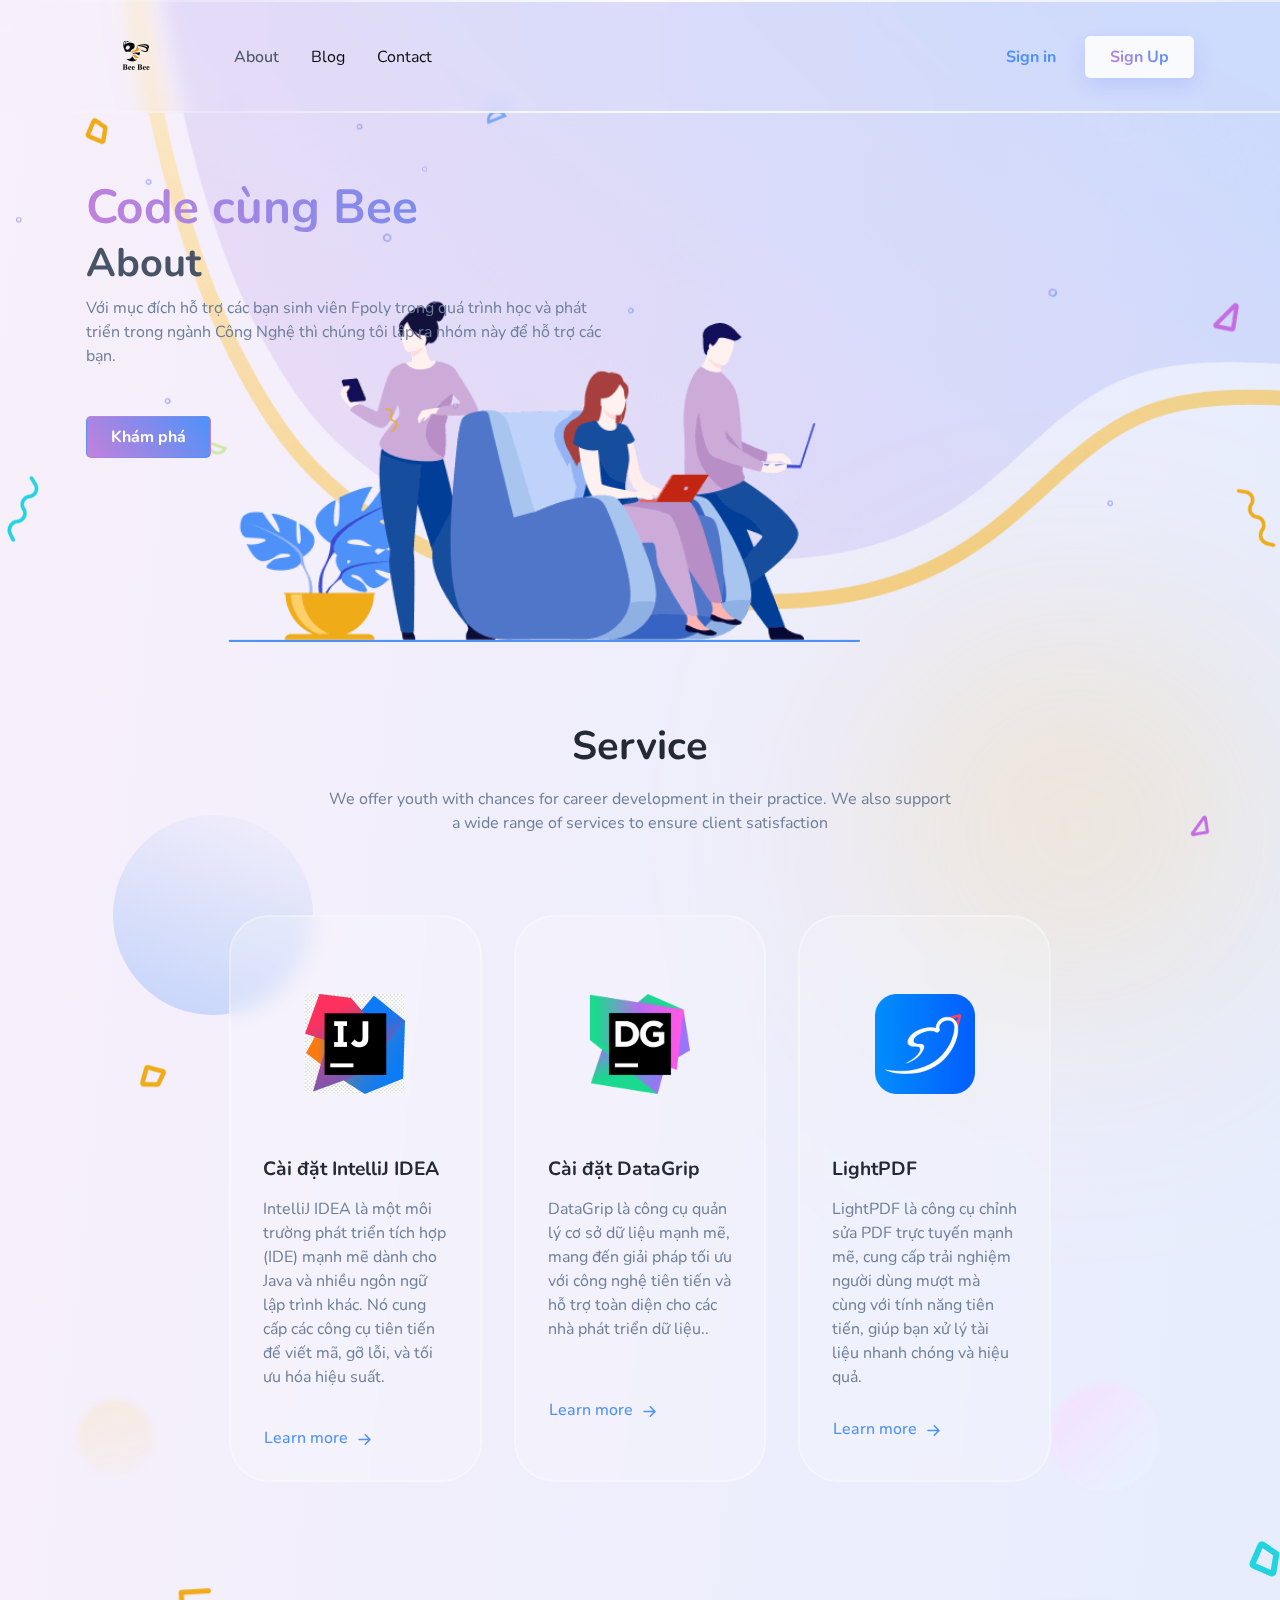
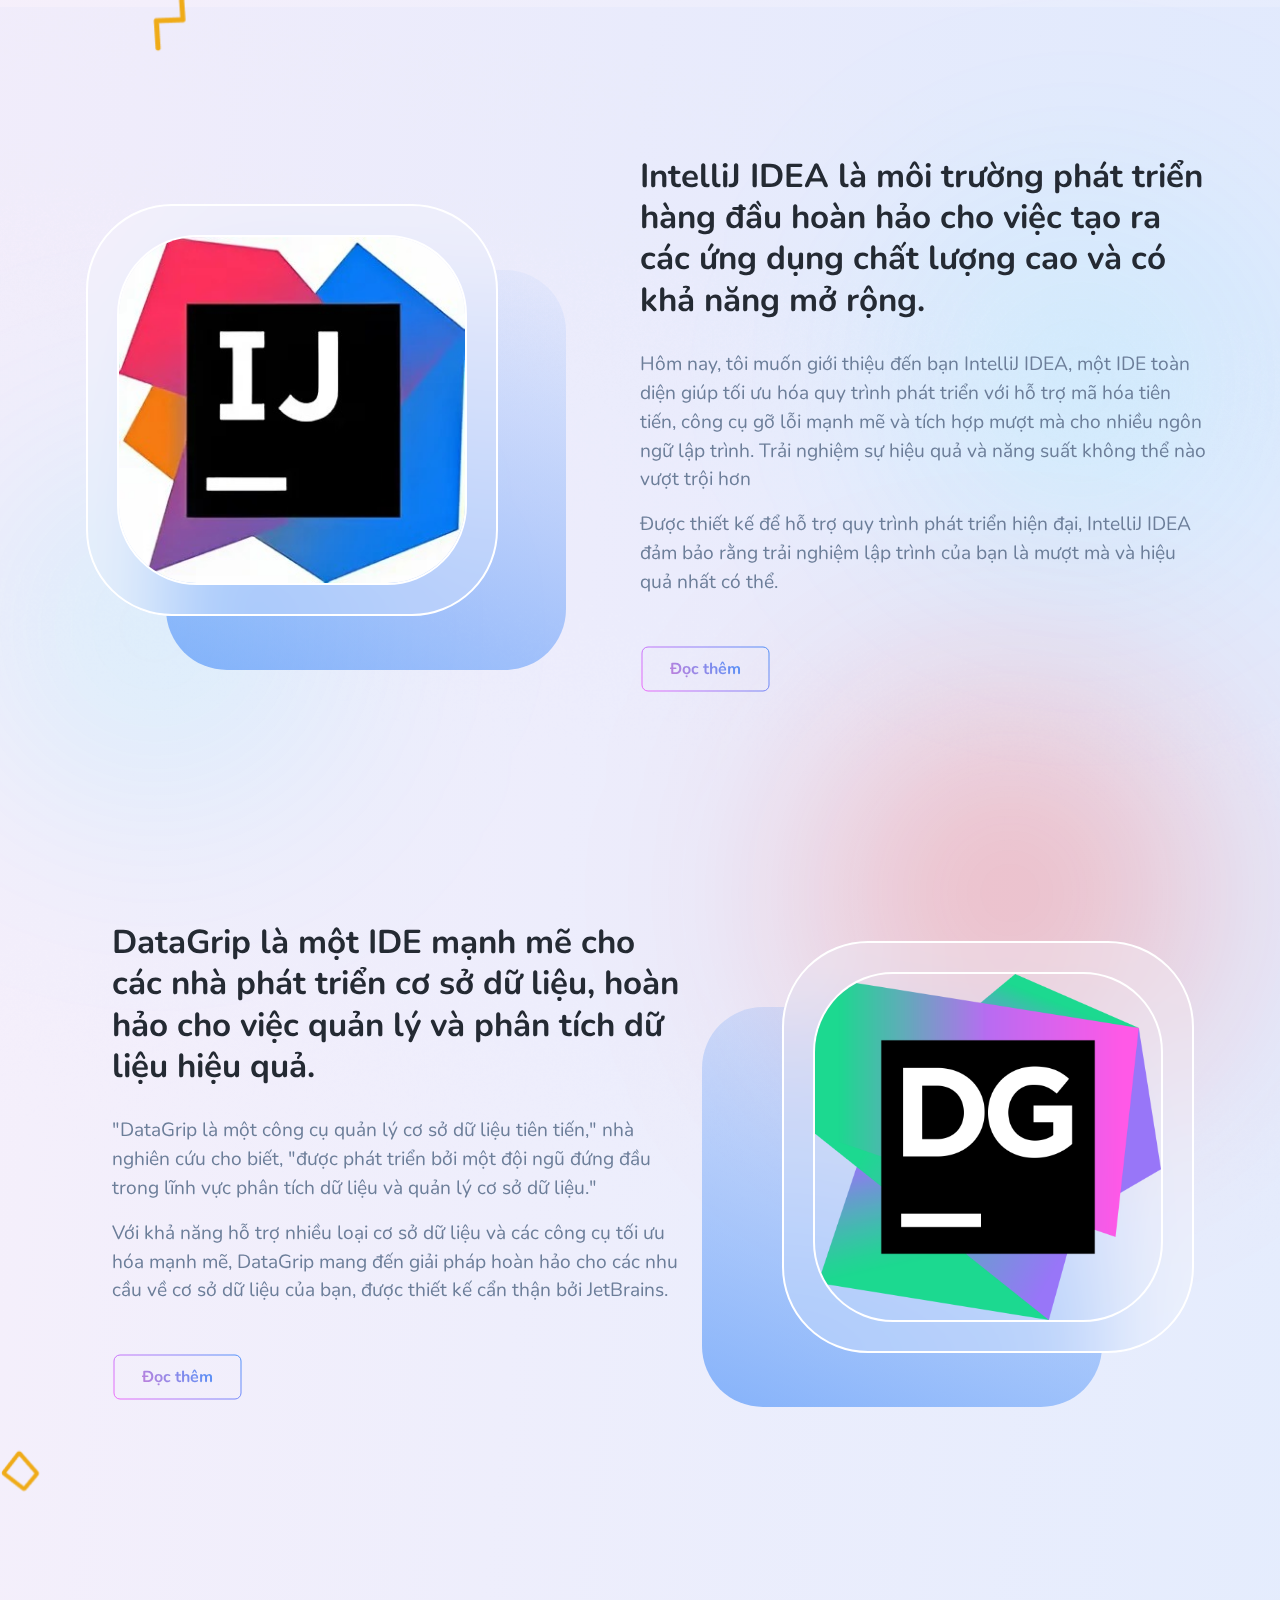
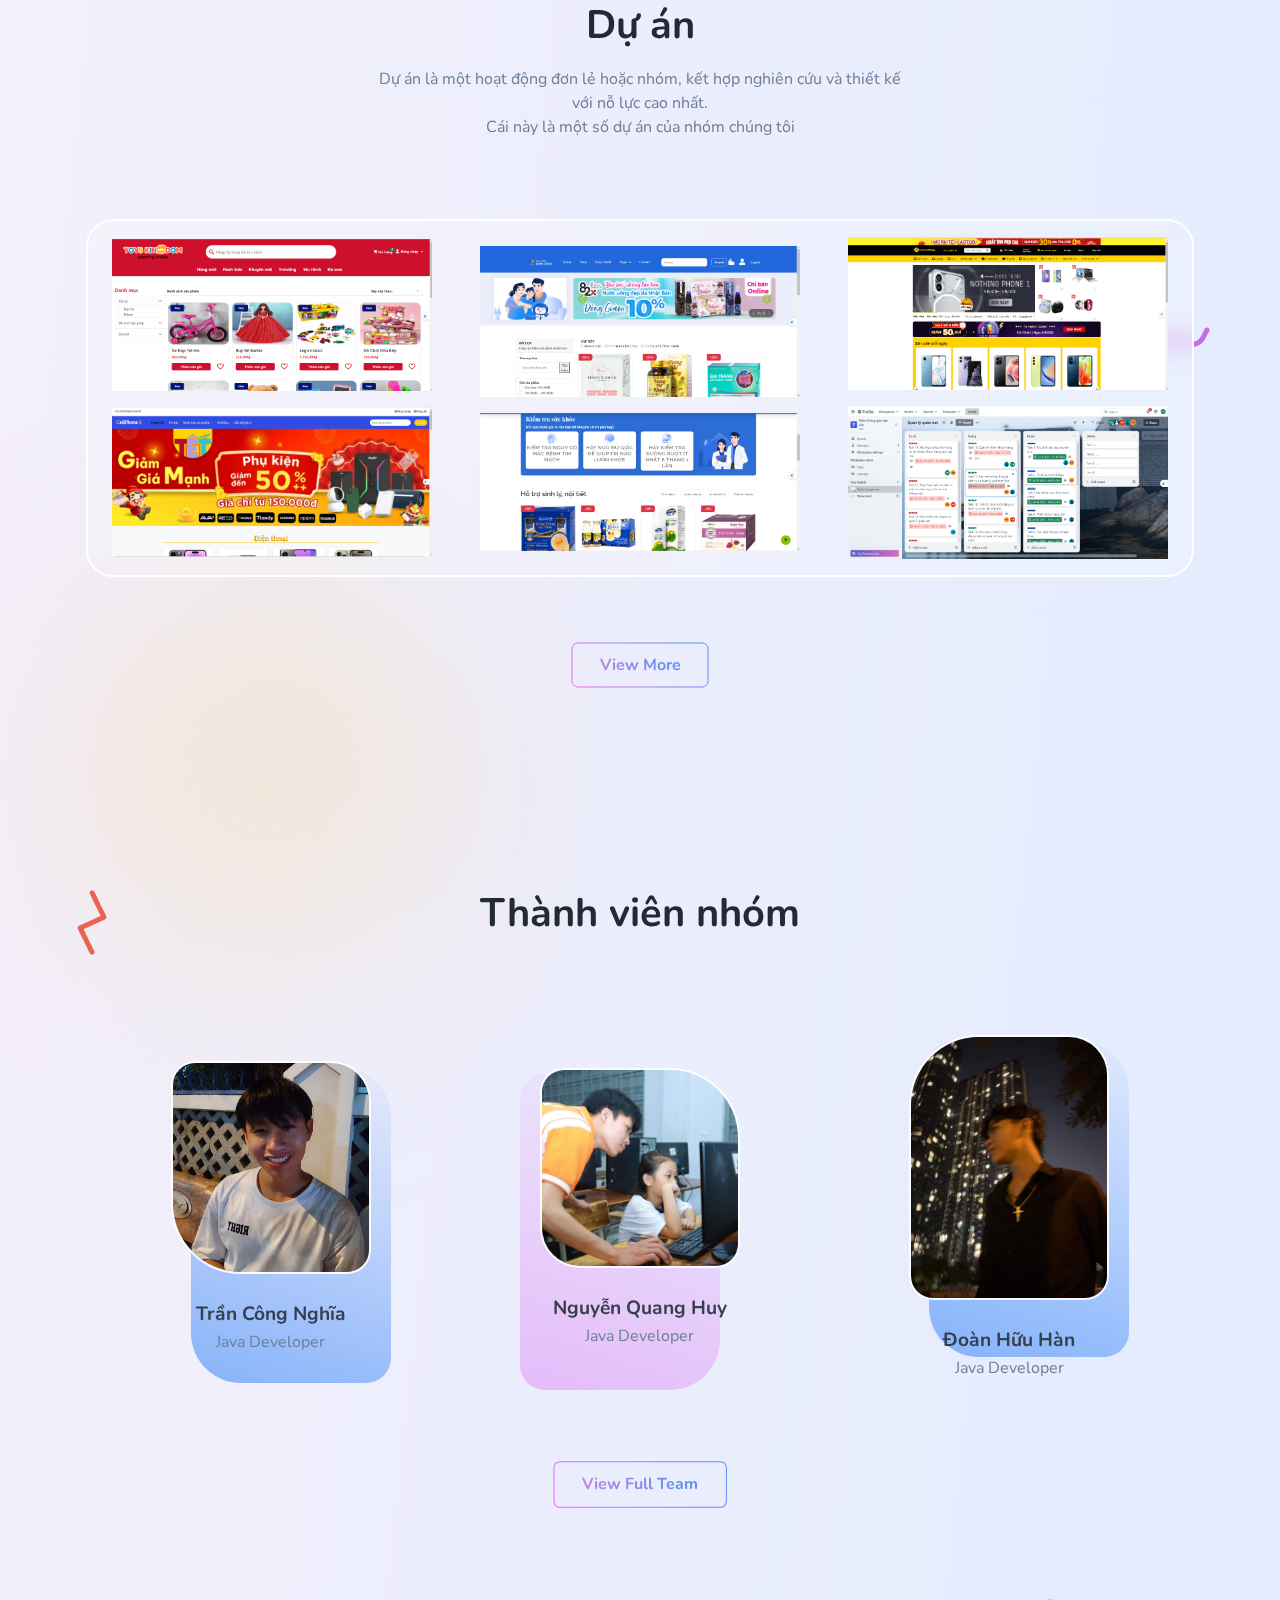
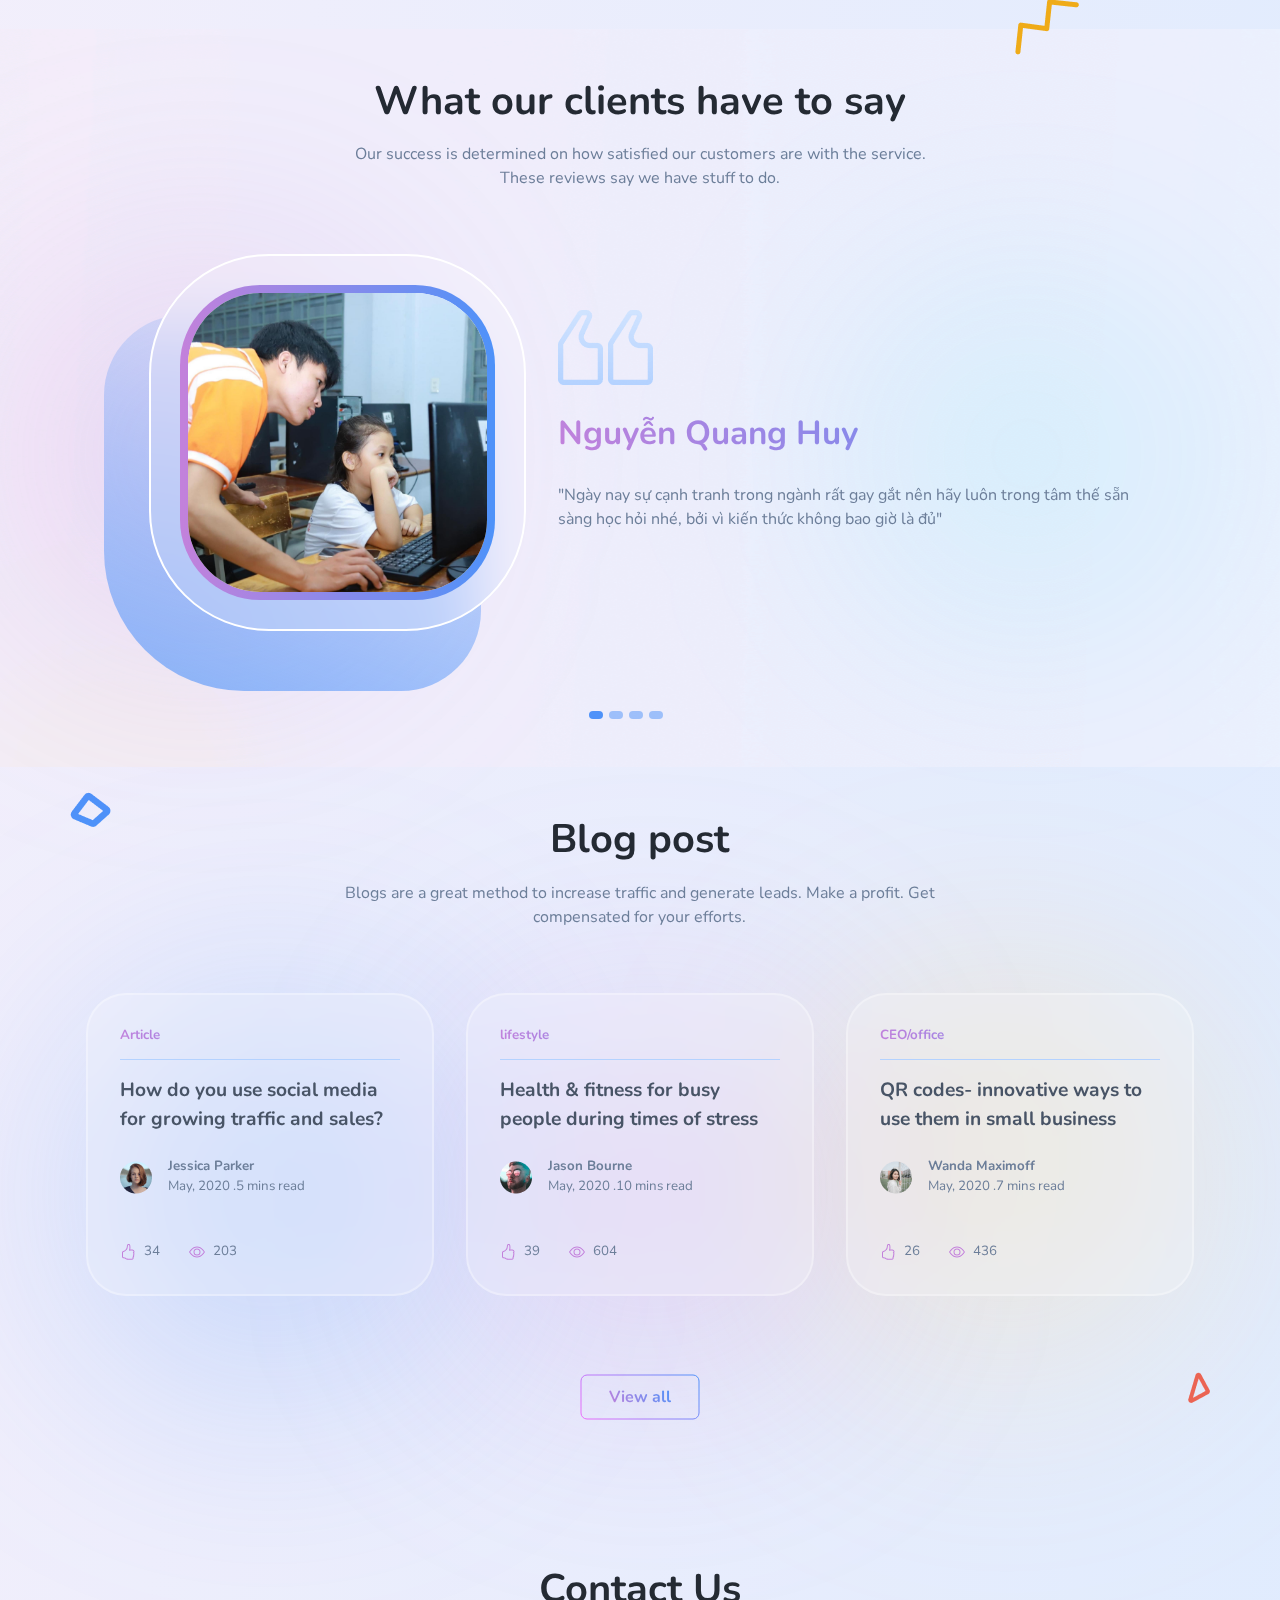
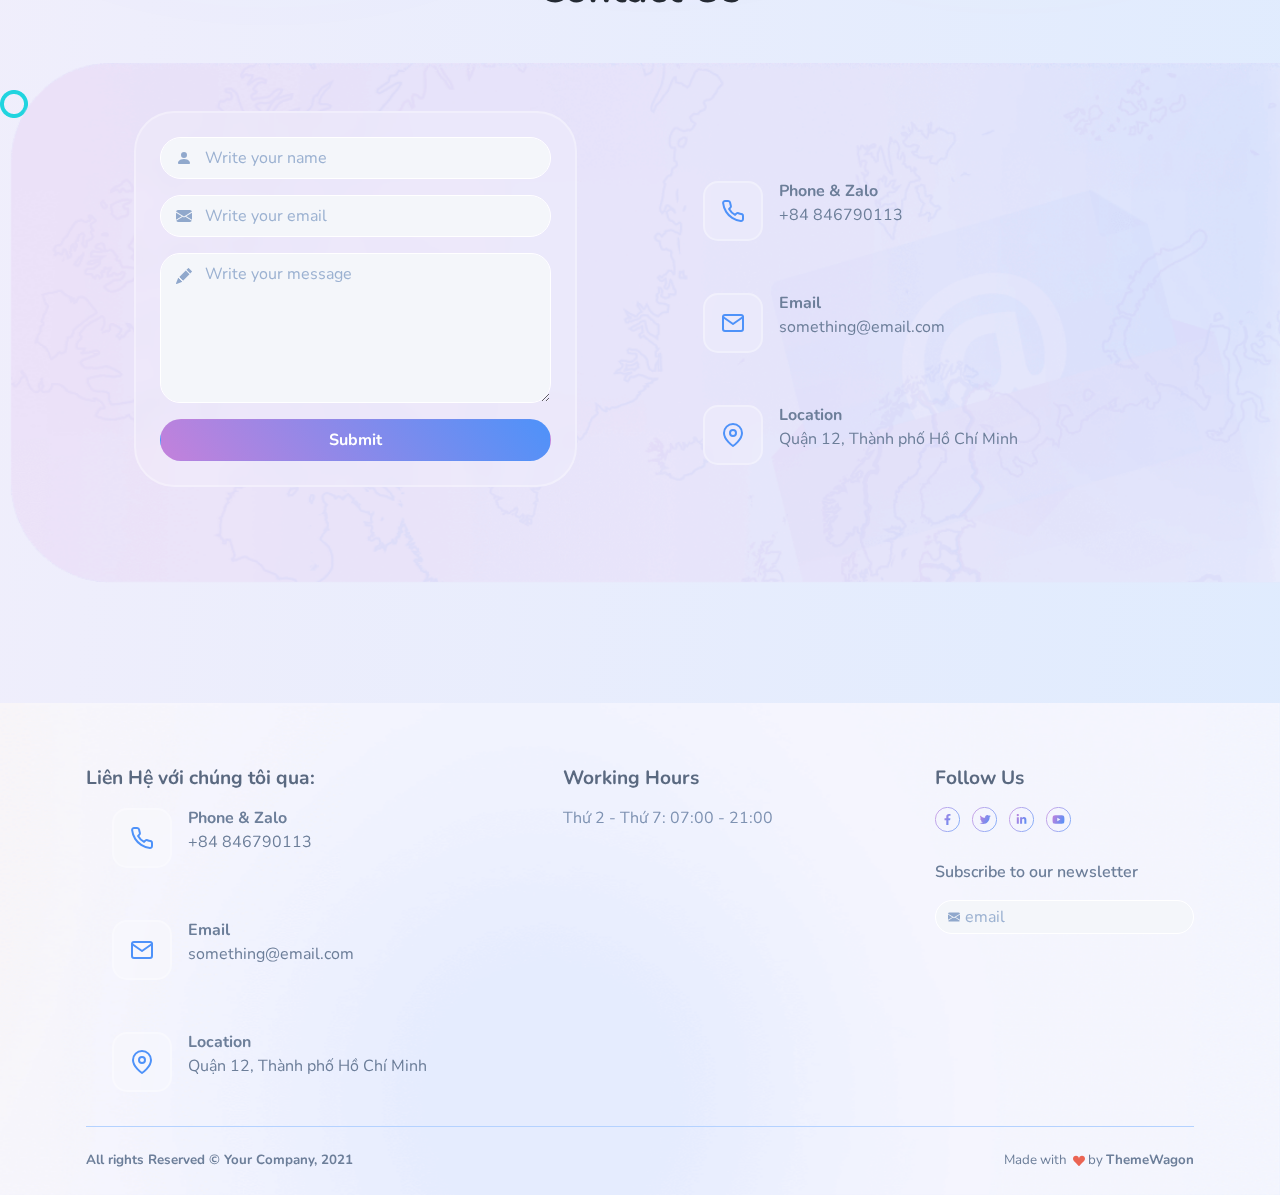
==== commit f19eb7bd: "no message" ====
--- a/klean-v1.0.2/public/index.html
+++ b/klean-v1.0.2/public/index.html
@@ -78,7 +78,7 @@
           <div class="col-md-7 col-lg-6 py-6 text-sm-start text-center">
             <h1 class="fw-bold display-4 fs-4 fs-lg-6 fs-xxl-7 text-gradient"> Code cùng Bee</h1>
             <h1 class="text-700"> <span class="fw-bold">About</span></h1>
-            <p class="mb-5 fs-0"> Với mục đích hỗ trợ các bạn sinh viên fpoly trong quá trình học và phát triển trong
+            <p class="mb-5 fs-0"> Với mục đích hỗ trợ các bạn sinh viên Fpoly trong quá trình học và phát triển trong
               ngành Công Nghệ thì chúng tôi lập ra nhóm này để hỗ trợ các bạn. <br class="d-none d-lg-block" />
             </p><a class="btn hover-top btn-glow btn-klean" href="#">Khám phá</a>
           </div>
@@ -108,12 +108,53 @@
             <div class="row justify-content-center circle">
               <div class="col-md-4 mb-4">
                 <div class="card card-bg h-100 px-4 px-md-2 px-lg-3 px-xxl-4 pt-4">
-                  <div class="text-center"><img class="my-5" src="assets/img/icons/text.png" width="100"
+                  <div class="text-center"><img class="my-5" src="assets/img/intelliJ.jpg" width="100" alt="services" />
+                    <div class="card-body text-center text-md-start">
+                      <h6 class="fw-bold fs-1">Cài đặt IntelliJ IDEA</h6>
+                      <p class="mt-3 mb-md-0 mb-lg-3">IntelliJ IDEA là một môi trường phát triển tích hợp (IDE) mạnh mẽ
+                        dành cho Java và nhiều ngôn ngữ lập trình khác. Nó cung cấp các công cụ tiên tiến để viết mã, gỡ
+                        lỗi, và tối ưu hóa hiệu suất.</p><a class="btn btn-lg ps-0 pe-3 text-primary"
+                        href="./blogIntelliJ.html" role="button" style="padding-top: 20px;">Learn more
+                        <svg class="bi bi-arrow-right-short" xmlns="http://www.w3.org/2000/svg" width="25" height="25"
+                          fill="currentColor" viewBox="0 0 16 16">
+                          <path fill-rule="evenodd"
+                            d="M4 8a.5.5 0 0 1 .5-.5h5.793L8.146 5.354a.5.5 0 1 1 .708-.708l3 3a.5.5 0 0 1 0 .708l-3 3a.5.5 0 0 1-.708-.708L10.293 8.5H4.5A.5.5 0 0 1 4 8z">
+                          </path>
+                        </svg></a>
+                    </div>
+                  </div>
+                </div>
+              </div>
+              <div class="col-md-4 mb-4">
+                <div class="card card-bg h-100 px-4 px-md-2 px-lg-3 px-xxl-4 pt-4">
+                  <div class="text-center"><img class="my-5" src="assets/img/datagrip-logo.png" width="100"
                       alt="services" />
                     <div class="card-body text-center text-md-start">
-                      <h6 class="fw-bold fs-1">Send Texts Instantly</h6>
-                      <p class="mt-3 mb-md-0 mb-lg-3">Financial planning, forecasting and adjusting rapidly with
-                        customer demands and budgets.</p><a class="btn btn-lg ps-0 pe-3 text-primary" href="#"
+                      <h6 class="fw-bold fs-1">Cài đặt DataGrip</h6>
+                      <p class="mt-3 mb-md-0 mb-lg-3">DataGrip là công cụ quản lý cơ sở dữ liệu mạnh mẽ, mang đến giải
+                        pháp tối ưu với công nghệ tiên tiến và hỗ trợ toàn diện cho các nhà phát triển dữ liệu..</p><a
+                        class="btn btn-lg ps-0 pe-3 text-primary" href="#" role="button"
+                        style="padding-top: 40px;">Learn
+                        more
+                        <svg class="bi bi-arrow-right-short" xmlns="http://www.w3.org/2000/svg" width="25" height="25"
+                          fill="currentColor" viewBox="0 0 16 16">
+                          <path fill-rule="evenodd"
+                            d="M4 8a.5.5 0 0 1 .5-.5h5.793L8.146 5.354a.5.5 0 1 1 .708-.708l3 3a.5.5 0 0 1 0 .708l-3 3a.5.5 0 0 1-.708-.708L10.293 8.5H4.5A.5.5 0 0 1 4 8z">
+                          </path>
+                        </svg></a>
+                    </div>
+                  </div>
+                </div>
+              </div>
+              <div class="col-md-4 mb-4">
+                <div class="card card-bg h-100 px-4 px-md-2 px-lg-3 px-xxl-4 pt-4">
+                  <div class="text-center"><img class="my-5" src="assets/img/lightpdf-600.png" width="100"
+                      alt="services" />
+                    <div class="card-body text-center text-md-start">
+                      <h6 class="fw-bold fs-1">LightPDF</h6>
+                      <p class="mt-3 mb-md-0 mb-lg-3">LightPDF là công cụ chỉnh sửa PDF trực tuyến mạnh mẽ, cung cấp
+                        trải nghiệm người dùng mượt mà cùng với tính năng tiên tiến, giúp bạn xử lý tài liệu nhanh chóng
+                        và hiệu quả.</p><a class="btn btn-lg ps-0 pe-3 text-primary" href="./blogLightPDF.html"
                         role="button">Learn more
                         <svg class="bi bi-arrow-right-short" xmlns="http://www.w3.org/2000/svg" width="25" height="25"
                           fill="currentColor" viewBox="0 0 16 16">
@@ -125,43 +166,6 @@
                   </div>
                 </div>
               </div>
-              <div class="col-md-4 mb-4">
-                <div class="card card-bg h-100 px-4 px-md-2 px-lg-3 px-xxl-4 pt-4">
-                  <div class="text-center"><img class="my-5" src="assets/img/icons/organized.png" width="100"
-                      alt="services" />
-                    <div class="card-body text-center text-md-start">
-                      <h6 class="fw-bold fs-1">Better Organized</h6>
-                      <p class="mt-3 mb-md-0 mb-lg-3">Latest technology and experienced guidance, trained HR specialists
-                        to keep updated.</p><a class="btn btn-lg ps-0 pe-3 text-primary" href="#" role="button">Learn
-                        more
-                        <svg class="bi bi-arrow-right-short" xmlns="http://www.w3.org/2000/svg" width="25" height="25"
-                          fill="currentColor" viewBox="0 0 16 16">
-                          <path fill-rule="evenodd"
-                            d="M4 8a.5.5 0 0 1 .5-.5h5.793L8.146 5.354a.5.5 0 1 1 .708-.708l3 3a.5.5 0 0 1 0 .708l-3 3a.5.5 0 0 1-.708-.708L10.293 8.5H4.5A.5.5 0 0 1 4 8z">
-                          </path>
-                        </svg></a>
-                    </div>
-                  </div>
-                </div>
-              </div>
-              <div class="col-md-4 mb-4">
-                <div class="card card-bg h-100 px-4 px-md-2 px-lg-3 px-xxl-4 pt-4">
-                  <div class="text-center"><img class="my-5" src="assets/img/icons/statistics.png" width="100"
-                      alt="services" />
-                    <div class="card-body text-center text-md-start">
-                      <h6 class="fw-bold fs-1">Analytical Statistics</h6>
-                      <p class="mt-3 mb-md-0 mb-lg-3">Messages, real-time reminders, memos, and many more will keep your
-                        team in sync.</p><a class="btn btn-lg ps-0 pe-3 text-primary" href="#" role="button">Learn more
-                        <svg class="bi bi-arrow-right-short" xmlns="http://www.w3.org/2000/svg" width="25" height="25"
-                          fill="currentColor" viewBox="0 0 16 16">
-                          <path fill-rule="evenodd"
-                            d="M4 8a.5.5 0 0 1 .5-.5h5.793L8.146 5.354a.5.5 0 1 1 .708-.708l3 3a.5.5 0 0 1 0 .708l-3 3a.5.5 0 0 1-.708-.708L10.293 8.5H4.5A.5.5 0 0 1 4 8z">
-                          </path>
-                        </svg></a>
-                    </div>
-                  </div>
-                </div>
-              </div>
             </div>
           </div>
         </div>
@@ -195,38 +199,43 @@
           <div class="col-auto">
             <div class="square shadow-square-bottom">
               <div class="card product-card-bg">
-                <div class="card-body p-4 h-100"><img class="img-fluid border-img" src="assets/img/gallery/product.png"
-                    width="350" alt="..." /></div>
+                <div class="card-body p-4 h-100"><img class="img-fluid border-img"
+                    src="assets/img/intelliJ2.jpeg" width="350" alt="..." /></div>
               </div>
             </div>
           </div>
           <div class="col-lg-6 ms-lg-auto my-7 my-lg-0 px-sm-8 px-lg-0 ps-lg-2 ps-xl-0">
-            <h1 class="fw-bold display-5 lh-sm my-4">A creative team which <br> builds stunning UI/UX</h1>
-            <p class="fs-1 mb-3 pe-xxl-8">Today, I'd like to show you some incredible Sign Up screen app UI ideas and
-              concepts that offer a modern user experience.The most stunning, cutting-edge UI/UX.</p>
-            <p class="fs-1 mb-5 pe-xxl-8"> Klean is an elegant HTML5 template and a perfect starting point for your next
-              SaaS oriented site, carefully curated by <span class="fw-bold">ThemeWagon</span></p>
-            <button class="btn btn-lg btn-klean-outline order-0" type="submit"><span class="fw-bold text-gradient">Read
-                More</span></button>
+            <h1 class="fw-bold display-5 lh-sm my-4">IntelliJ IDEA là môi trường phát triển hàng đầu
+              hoàn hảo cho việc tạo ra các ứng dụng chất lượng cao và có khả năng mở rộng.</h1>
+            <p class="fs-1 mb-3 pe-xxl-8">Hôm nay, tôi muốn giới thiệu đến bạn IntelliJ IDEA, một IDE toàn diện giúp tối
+              ưu hóa quy trình phát triển với hỗ trợ mã hóa tiên tiến, công cụ gỡ lỗi mạnh mẽ và tích hợp mượt mà cho
+              nhiều ngôn ngữ lập trình. Trải nghiệm sự hiệu quả và năng suất không thể nào vượt trội hơn</p>
+            <p class="fs-1 mb-5 pe-xxl-8"> Được thiết kế để hỗ trợ quy trình phát triển hiện đại, IntelliJ IDEA đảm bảo
+              rằng trải nghiệm lập trình của bạn là mượt mà và hiệu quả nhất có thể.</p>
+            <button class="btn btn-lg btn-klean-outline order-0" type="submit"><span class="fw-bold text-gradient">Đọc
+              thêm</span></button>
           </div>
         </div>
         <div class="row flex-center pt-10 pt-md-6 pt-lg-10 circle-blend circle-blend-right-dedicated circle-danger">
           <div class="col-auto ms-lg-auto order-md-1 text-center">
             <div class="square shadow-square-top">
               <div class="card product-card-bg">
-                <div class="card-body p-4"><img class="img-fluid border-img" src="assets/img/gallery/dedicate.png"
+                <div class="card-body p-4"><img class="img-fluid border-img" src="assets/img/datagrip-logo.png"
                     width="350" alt="..." /></div>
               </div>
             </div>
           </div>
           <div class="col-lg-6 order-1 order-lg-0 ms-xl-auto my-7 my-xl-0 px-sm-8 px-lg-3 px-xl-0 me-xl-auto ps-xl-0">
-            <h1 class="fw-bold display-5 lh-sm my-4">Devoted to defining <br> the cutting edge.</h1>
-            <p class="fs-1 mb-3 pe-xxl-8">"This new creation is cutting-edge technology," says the researcher, "whose
-              study originates from a business at the forefront of space science."</p>
-            <p class="fs-1 mb-5 pe-xxl-8">Klean is a free Bootstrap 5 template for multipurpose landing pages. This
-              design is a perfect choice, carefully curated by <span class="fw-bold">ThemeWagon</span></p>
-            <button class="btn btn-lg btn-klean-outline order-0" type="submit"><span class="fw-bold text-gradient">Read
-                More</span></button>
+            <h1 class="fw-bold display-5 lh-sm my-4">DataGrip là một IDE mạnh mẽ cho các nhà phát triển cơ sở dữ liệu,
+              hoàn hảo cho việc quản lý và phân tích dữ liệu hiệu quả.</h1>
+            <p class="fs-1 mb-3 pe-xxl-8">"DataGrip là một công cụ quản lý cơ sở dữ liệu tiên tiến," nhà nghiên cứu cho
+              biết, "được phát triển bởi một đội ngũ đứng đầu trong lĩnh vực phân tích dữ liệu và quản lý cơ sở dữ
+              liệu."</p>
+            <p class="fs-1 mb-5 pe-xxl-8">Với khả năng hỗ trợ nhiều loại cơ sở dữ liệu và các công cụ tối ưu hóa mạnh
+              mẽ, DataGrip mang đến giải pháp hoàn hảo cho các nhu cầu về cơ sở dữ liệu của bạn, được thiết kế cẩn thận
+              bởi JetBrains.</p>
+            <button class="btn btn-lg btn-klean-outline order-0" type="submit"><span class="fw-bold text-gradient">Đọc
+                thêm</span></button>
           </div>
         </div>
       </div>
@@ -245,25 +254,26 @@
 
         <div class="row justify-content-center circle-blend circle-blend-left-project circle-warning">
           <div class="col-lg-6 text-center mx-auto mb-6">
-            <h5 class="fw-bold fs-3 fs-lg-5 lh-sm mb-3">Our Projects</h5>
-            <p class="mb-0">A project is a single or team activity, combining research and design with best effort. Here
-              are some of our team's projects </p>
+            <h5 class="fw-bold fs-3 fs-lg-5 lh-sm mb-3">Dự án</h5>
+            <p class="mb-0">Dự án là một hoạt động đơn lẻ hoặc nhóm, kết hợp nghiên cứu và thiết kế với nỗ lực cao nhất. 
+              <p> Cái này là một số dự án của nhóm chúng tôi</p>        
+              </p>
           </div>
           <div class="col-xxl-9">
             <div class="card project-card-bg mx-auto px-0">
               <div class="card-body">
                 <div class="row align-items-center">
                   <div class="col-12 col-md-6 col-lg-4 text-center"><img class="mb-3 mb-lg-3 img-fluid px-xl-0"
-                      src="assets/img/gallery/project-1.png" width="320" alt="project" /><img
-                      class="mb-3 mb-lg-0 img-fluid px-xl-0" src="assets/img/gallery/project-2.png" width="320"
+                      src="assets/img/Screenshot 2024-07-19 163334.png" width="320" alt="project" /><img
+                      class="mb-3 mb-lg-0 img-fluid px-xl-0" src="assets/img/Screenshot 2024-07-19 162750.png" width="320"
                       alt="project" /></div>
                   <div class="col-12 col-md-6 col-lg-4 text-center"><img class="mb-3 mb-lg-3 img-fluid px-xl-0"
-                      src="assets/img/gallery/project-3.png" width="320" alt="project" /><img
-                      class="mb-3 mb-lg-0 img-fluid px-xl-0" src="assets/img/gallery/project-4.png" width="320"
+                      src="assets/img/Screenshot 2024-07-19 162836.png" width="320" alt="project" /><img
+                      class="mb-3 mb-lg-0 img-fluid px-xl-0" src="assets/img/Screenshot 2024-07-19 161913.png" width="320"
                       alt="project" /></div>
                   <div class="col-12 col-md-6 col-lg-4 text-center"><img class="mb-3 mb-lg-3 img-fluid px-xl-0"
-                      src="assets/img/gallery/project-5.png" width="320" alt="project" /><img
-                      class="mb-3 mb-lg-0 img-fluid px-xl-0" src="assets/img/gallery/project-6.png" width="320"
+                      src="assets/img/Screenshot 2024-07-19 162632.png" width="320" alt="project" /><img
+                      class="mb-3 mb-lg-0 img-fluid px-xl-0" src="assets/img/Screenshot 2024-07-19 163450.png" width="320"
                       alt="project" /></div>
                 </div>
               </div>
@@ -317,7 +327,7 @@
               <div class="col-sm-6 col-lg-4 text-center">
                 <div class="wrapper shadow-square-right"><img class="team-card-3" src="assets/img/han_image.jpg"
                     width="200" alt="..." /></div>
-                <h5 class="text-800 fw-bold mt-4 mb-1">Đoàn Hữu Hề</h5>
+                <h5 class="text-800 fw-bold mt-4 mb-1">Đoàn Hữu Hàn</h5>
                 <p>Java Developer</p>
               </div>
 
@@ -410,10 +420,11 @@
                     </div>
                     <div class="col-md-5 col-lg-6 col-xl-7 mb-4 ms-xxl-auto"><img class="img-fluid"
                         src="assets/img/gallery/quotation.png" alt="testimonials-bg" />
-                      <h5 class="fw-bold text-gradient fs-4 mt-4">Đoàn Hữu Hề</h5>
-                      <p class="mt-4 pe-xxl-8">I just wanted to drop you a little email to say thank you for all your
-                        hard work. I'm delighted I chose you as my partner. Your websites are quite simple to edit and
-                        maintain, which is fantastic.</p>
+                      <h5 class="fw-bold text-gradient fs-4 mt-4">Đoàn Hữu Hàn</h5>
+                      <p class="mt-4 pe-xxl-8">"Trong thời đại công nghệ không ngừng phát triển, việc nắm bắt kiến thức
+                        mới là điều vô cùng quan trọng. Hãy luôn sẵn sàng học hỏi và cập nhật, vì kiến thức là nền tảng
+                        vững
+                        chắc cho sự thành công trong ngành IT"</p>
                     </div>
                   </div>
                 </div>
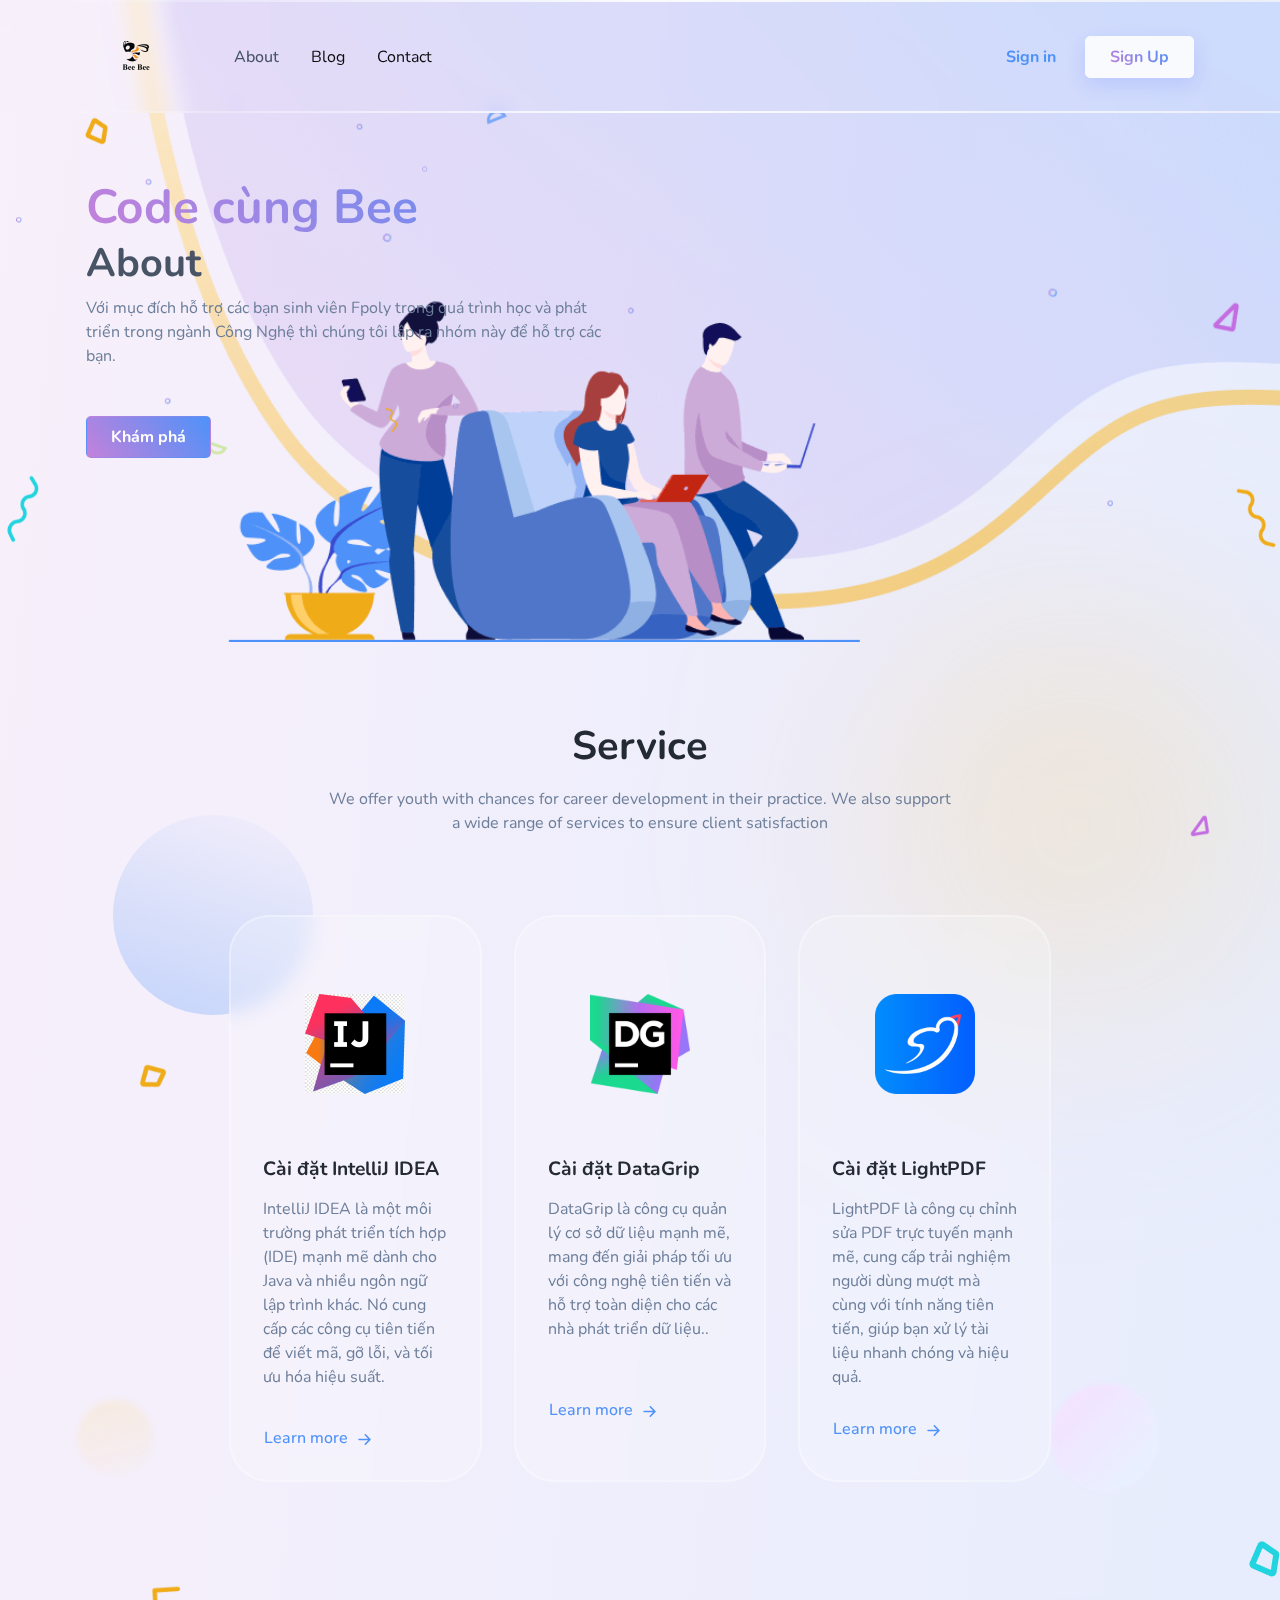
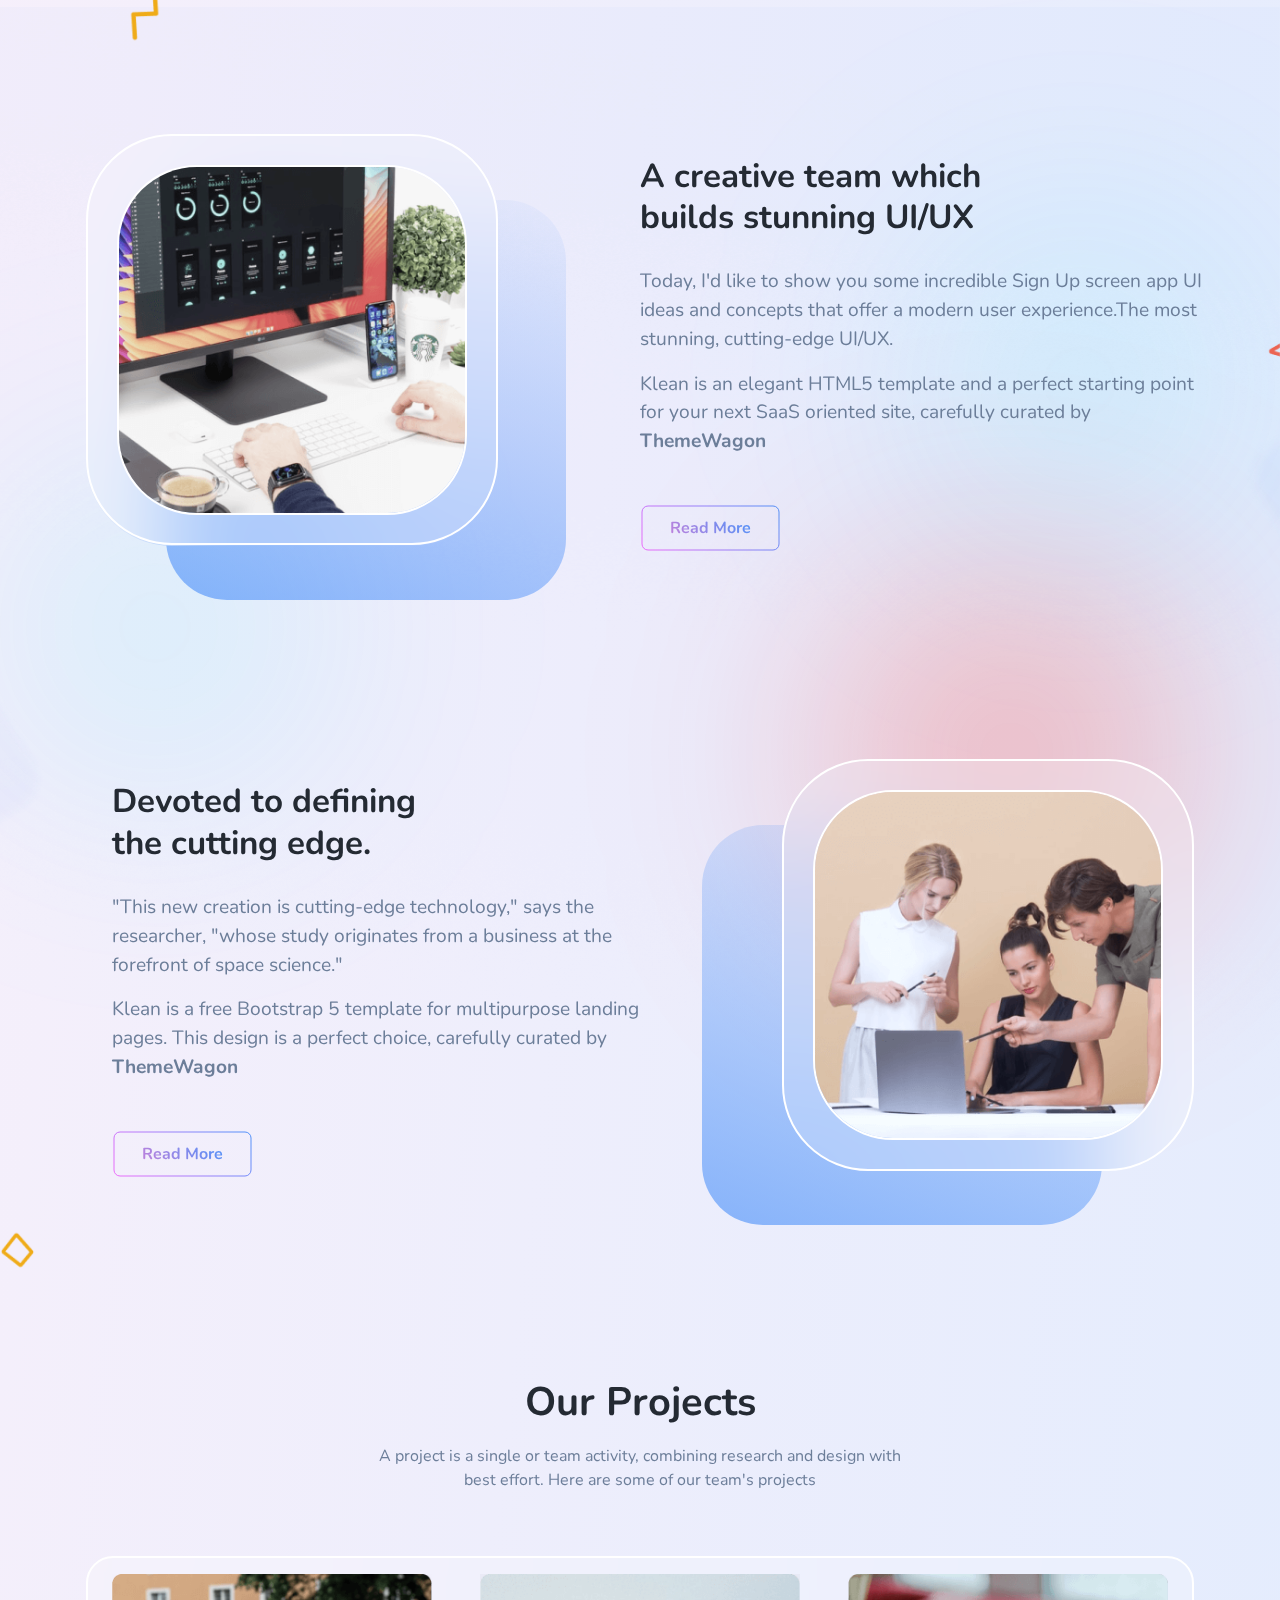
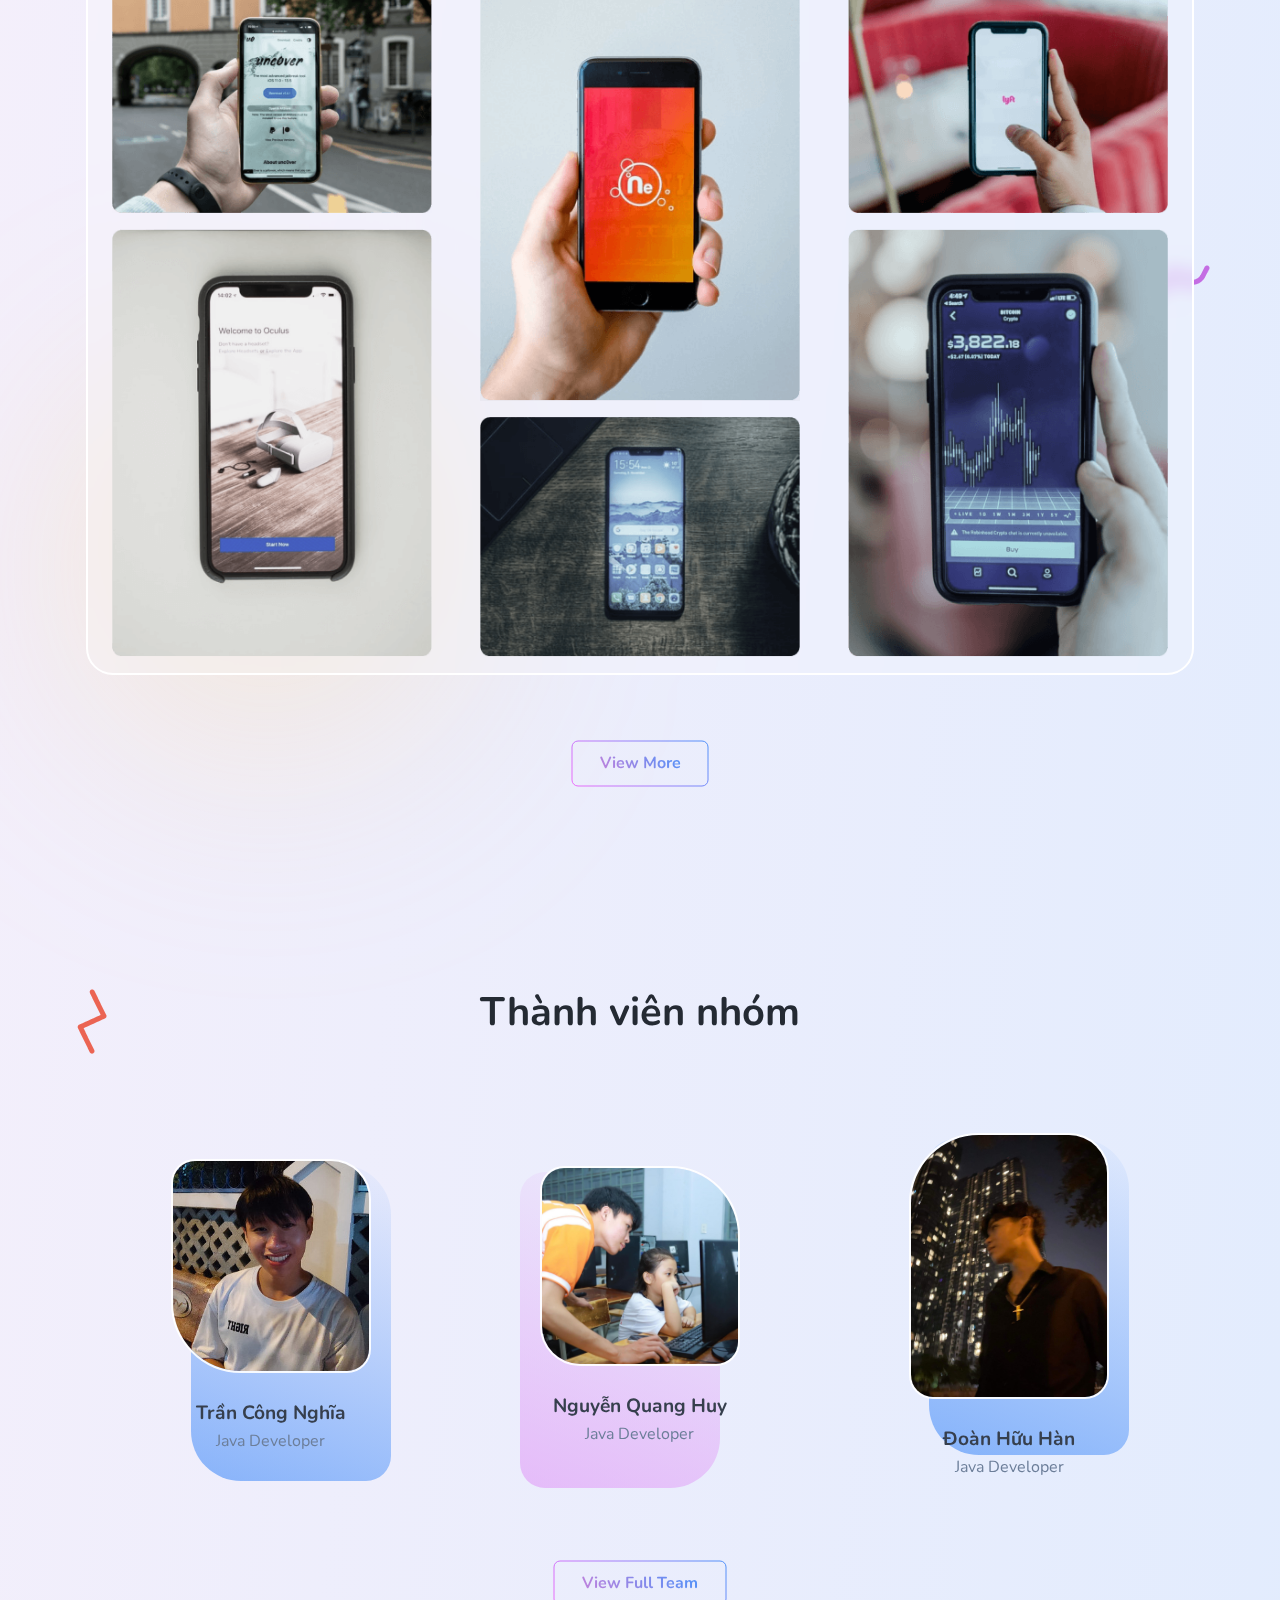
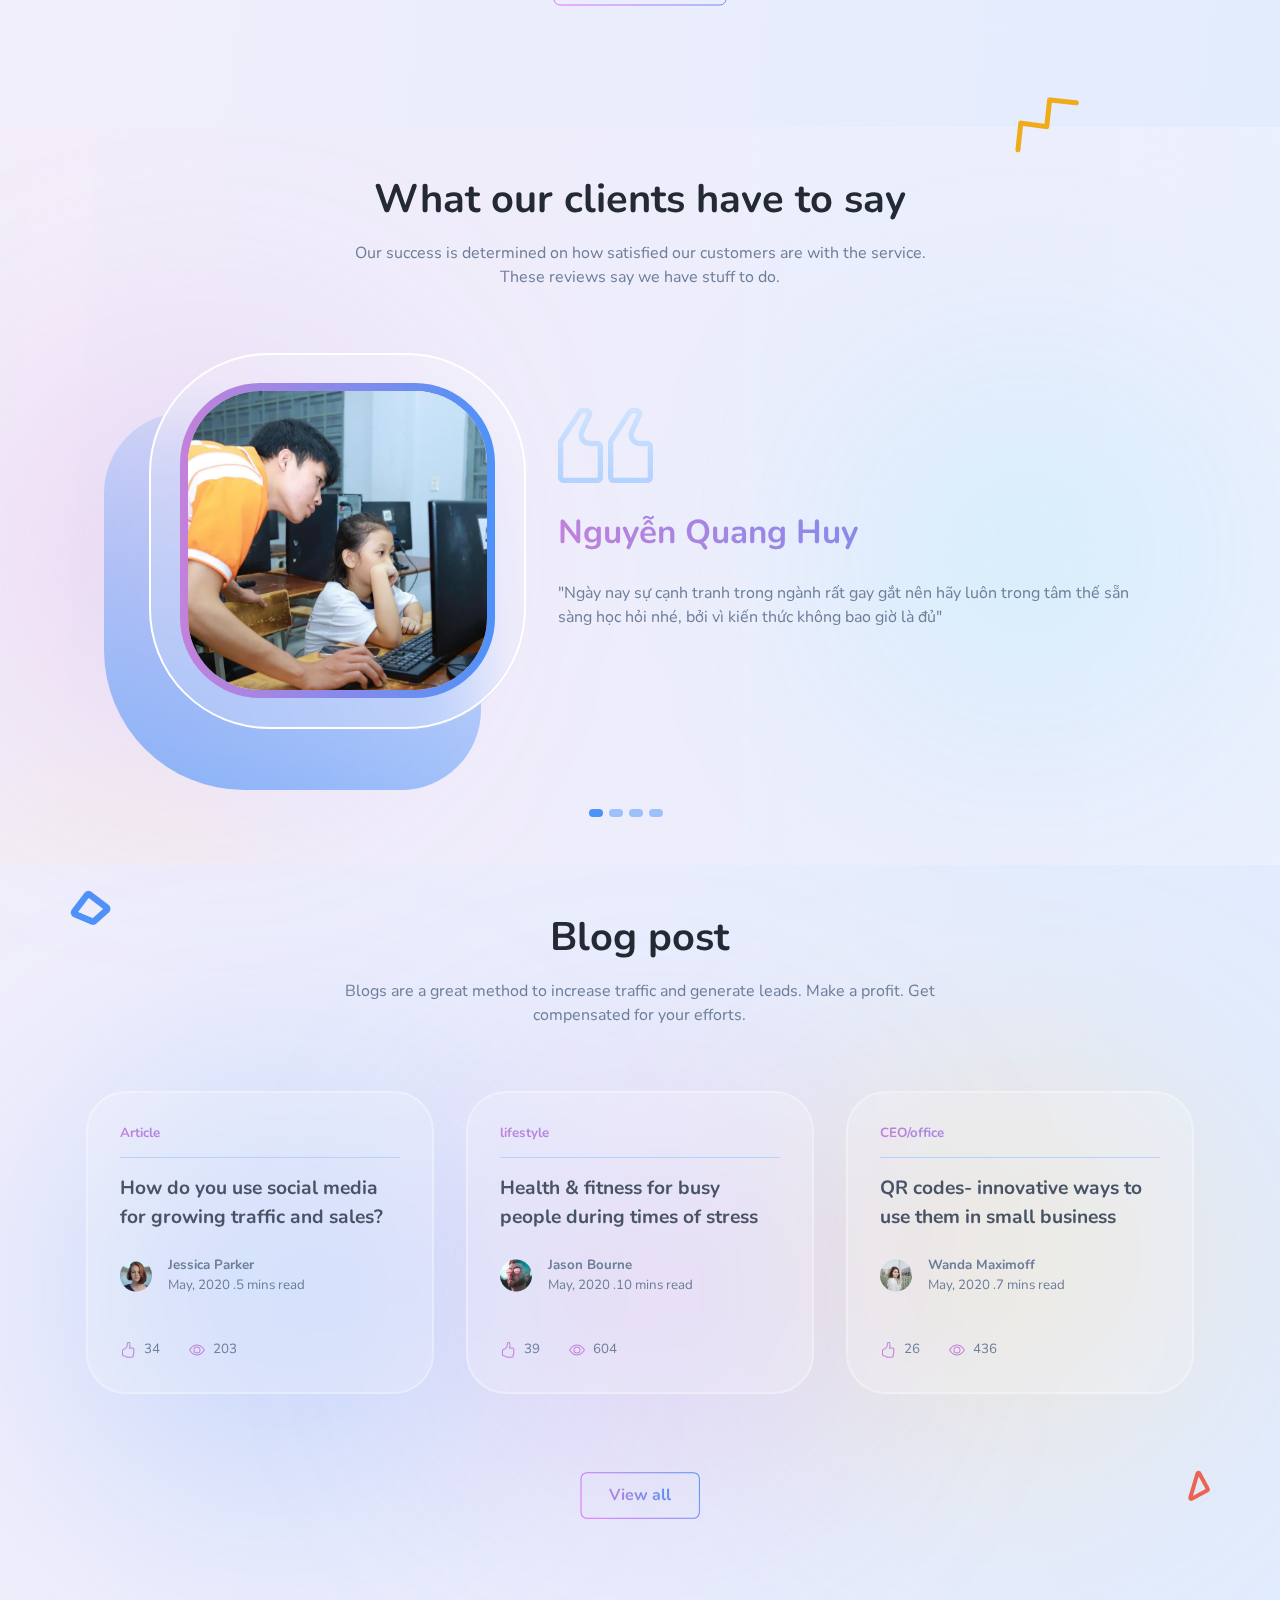
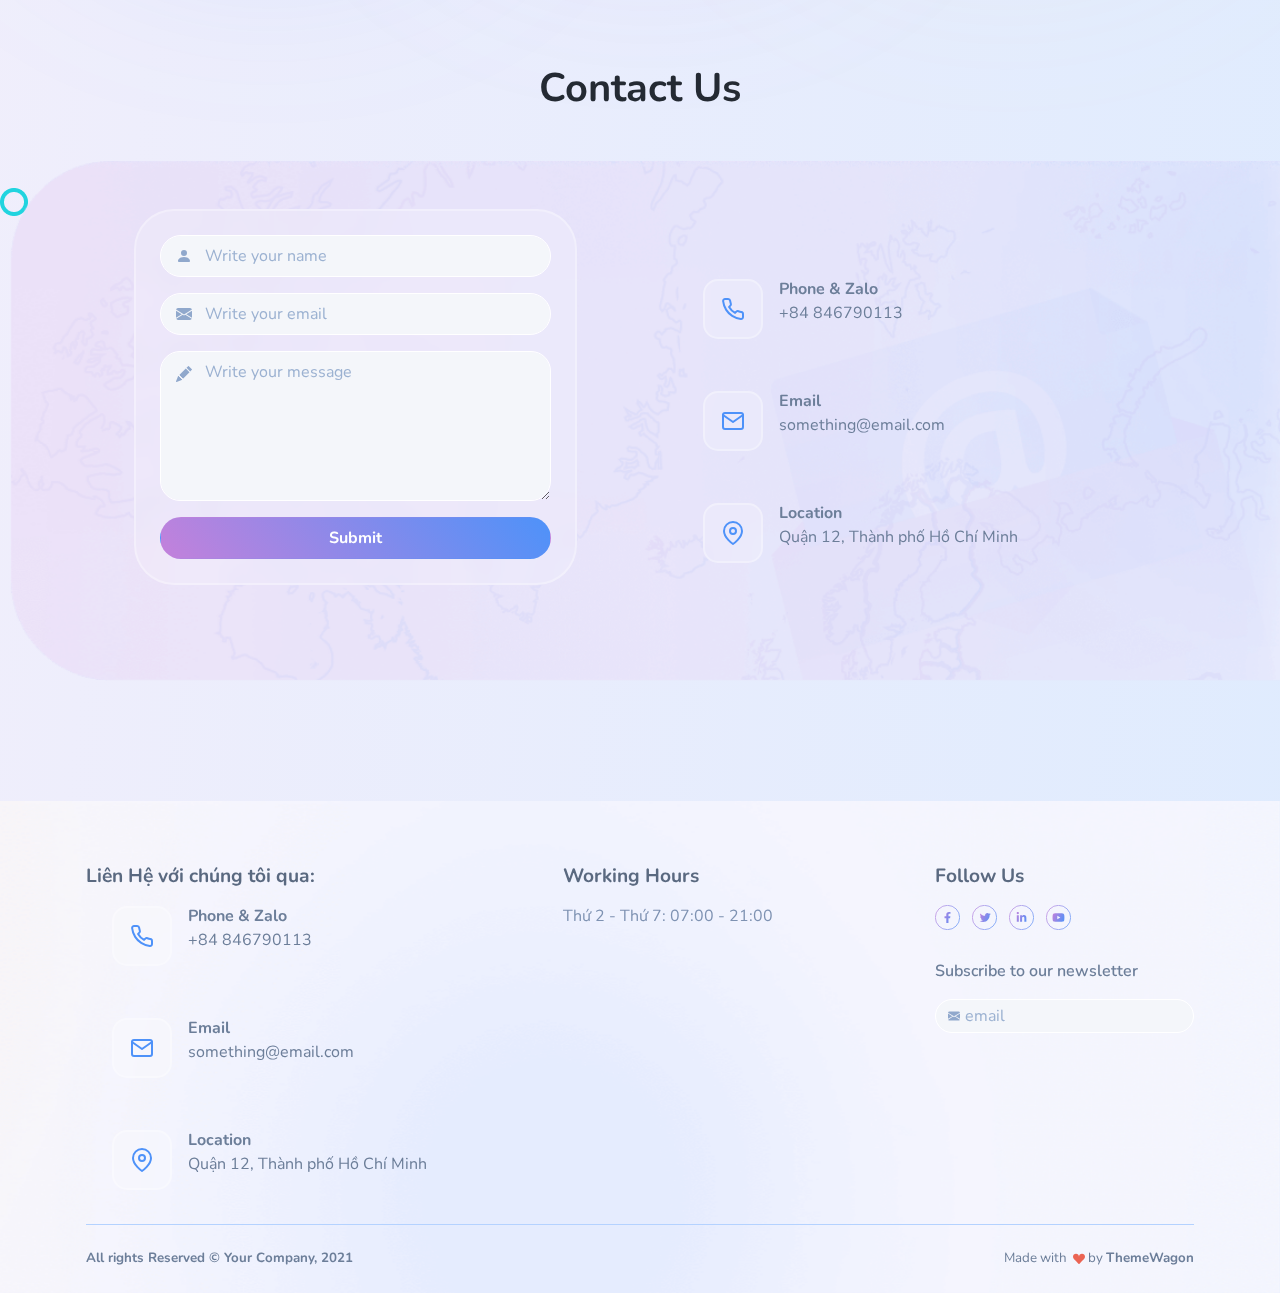
==== commit 9983d7cf: "Nghia_datagrip" ====
--- a/klean-v1.0.2/public/index.html
+++ b/klean-v1.0.2/public/index.html
@@ -113,8 +113,8 @@
                       <h6 class="fw-bold fs-1">Cài đặt IntelliJ IDEA</h6>
                       <p class="mt-3 mb-md-0 mb-lg-3">IntelliJ IDEA là một môi trường phát triển tích hợp (IDE) mạnh mẽ
                         dành cho Java và nhiều ngôn ngữ lập trình khác. Nó cung cấp các công cụ tiên tiến để viết mã, gỡ
-                        lỗi, và tối ưu hóa hiệu suất.</p><a class="btn btn-lg ps-0 pe-3 text-primary"
-                        href="./blogIntelliJ.html" role="button" style="padding-top: 20px;">Learn more
+                        lỗi, và tối ưu hóa hiệu suất.</p><a class="btn btn-lg ps-0 pe-3 text-primary" href="./blogIntelliJ.html"
+                        role="button" style="padding-top: 20px;">Learn more
                         <svg class="bi bi-arrow-right-short" xmlns="http://www.w3.org/2000/svg" width="25" height="25"
                           fill="currentColor" viewBox="0 0 16 16">
                           <path fill-rule="evenodd"
@@ -133,8 +133,7 @@
                       <h6 class="fw-bold fs-1">Cài đặt DataGrip</h6>
                       <p class="mt-3 mb-md-0 mb-lg-3">DataGrip là công cụ quản lý cơ sở dữ liệu mạnh mẽ, mang đến giải
                         pháp tối ưu với công nghệ tiên tiến và hỗ trợ toàn diện cho các nhà phát triển dữ liệu..</p><a
-                        class="btn btn-lg ps-0 pe-3 text-primary" href="#" role="button"
-                        style="padding-top: 40px;">Learn
+                        class="btn btn-lg ps-0 pe-3 text-primary" href="./Datadript.html" role="button" style="padding-top: 40px;">Learn
                         more
                         <svg class="bi bi-arrow-right-short" xmlns="http://www.w3.org/2000/svg" width="25" height="25"
                           fill="currentColor" viewBox="0 0 16 16">
@@ -151,11 +150,10 @@
                   <div class="text-center"><img class="my-5" src="assets/img/lightpdf-600.png" width="100"
                       alt="services" />
                     <div class="card-body text-center text-md-start">
-                      <h6 class="fw-bold fs-1">LightPDF</h6>
+                      <h6 class="fw-bold fs-1">Cài đặt LightPDF</h6>
                       <p class="mt-3 mb-md-0 mb-lg-3">LightPDF là công cụ chỉnh sửa PDF trực tuyến mạnh mẽ, cung cấp
                         trải nghiệm người dùng mượt mà cùng với tính năng tiên tiến, giúp bạn xử lý tài liệu nhanh chóng
-                        và hiệu quả.</p><a class="btn btn-lg ps-0 pe-3 text-primary" href="./blogLightPDF.html"
-                        role="button">Learn more
+                        và hiệu quả.</p><a class="btn btn-lg ps-0 pe-3 text-primary" href="#" role="button">Learn more
                         <svg class="bi bi-arrow-right-short" xmlns="http://www.w3.org/2000/svg" width="25" height="25"
                           fill="currentColor" viewBox="0 0 16 16">
                           <path fill-rule="evenodd"
@@ -199,43 +197,38 @@
           <div class="col-auto">
             <div class="square shadow-square-bottom">
               <div class="card product-card-bg">
-                <div class="card-body p-4 h-100"><img class="img-fluid border-img"
-                    src="assets/img/intelliJ2.jpeg" width="350" alt="..." /></div>
+                <div class="card-body p-4 h-100"><img class="img-fluid border-img" src="assets/img/gallery/product.png"
+                    width="350" alt="..." /></div>
               </div>
             </div>
           </div>
           <div class="col-lg-6 ms-lg-auto my-7 my-lg-0 px-sm-8 px-lg-0 ps-lg-2 ps-xl-0">
-            <h1 class="fw-bold display-5 lh-sm my-4">IntelliJ IDEA là môi trường phát triển hàng đầu
-              hoàn hảo cho việc tạo ra các ứng dụng chất lượng cao và có khả năng mở rộng.</h1>
-            <p class="fs-1 mb-3 pe-xxl-8">Hôm nay, tôi muốn giới thiệu đến bạn IntelliJ IDEA, một IDE toàn diện giúp tối
-              ưu hóa quy trình phát triển với hỗ trợ mã hóa tiên tiến, công cụ gỡ lỗi mạnh mẽ và tích hợp mượt mà cho
-              nhiều ngôn ngữ lập trình. Trải nghiệm sự hiệu quả và năng suất không thể nào vượt trội hơn</p>
-            <p class="fs-1 mb-5 pe-xxl-8"> Được thiết kế để hỗ trợ quy trình phát triển hiện đại, IntelliJ IDEA đảm bảo
-              rằng trải nghiệm lập trình của bạn là mượt mà và hiệu quả nhất có thể.</p>
-            <button class="btn btn-lg btn-klean-outline order-0" type="submit"><span class="fw-bold text-gradient">Đọc
-              thêm</span></button>
+            <h1 class="fw-bold display-5 lh-sm my-4">A creative team which <br> builds stunning UI/UX</h1>
+            <p class="fs-1 mb-3 pe-xxl-8">Today, I'd like to show you some incredible Sign Up screen app UI ideas and
+              concepts that offer a modern user experience.The most stunning, cutting-edge UI/UX.</p>
+            <p class="fs-1 mb-5 pe-xxl-8"> Klean is an elegant HTML5 template and a perfect starting point for your next
+              SaaS oriented site, carefully curated by <span class="fw-bold">ThemeWagon</span></p>
+            <button class="btn btn-lg btn-klean-outline order-0" type="submit"><span class="fw-bold text-gradient">Read
+                More</span></button>
           </div>
         </div>
         <div class="row flex-center pt-10 pt-md-6 pt-lg-10 circle-blend circle-blend-right-dedicated circle-danger">
           <div class="col-auto ms-lg-auto order-md-1 text-center">
             <div class="square shadow-square-top">
               <div class="card product-card-bg">
-                <div class="card-body p-4"><img class="img-fluid border-img" src="assets/img/datagrip-logo.png"
+                <div class="card-body p-4"><img class="img-fluid border-img" src="assets/img/gallery/dedicate.png"
                     width="350" alt="..." /></div>
               </div>
             </div>
           </div>
           <div class="col-lg-6 order-1 order-lg-0 ms-xl-auto my-7 my-xl-0 px-sm-8 px-lg-3 px-xl-0 me-xl-auto ps-xl-0">
-            <h1 class="fw-bold display-5 lh-sm my-4">DataGrip là một IDE mạnh mẽ cho các nhà phát triển cơ sở dữ liệu,
-              hoàn hảo cho việc quản lý và phân tích dữ liệu hiệu quả.</h1>
-            <p class="fs-1 mb-3 pe-xxl-8">"DataGrip là một công cụ quản lý cơ sở dữ liệu tiên tiến," nhà nghiên cứu cho
-              biết, "được phát triển bởi một đội ngũ đứng đầu trong lĩnh vực phân tích dữ liệu và quản lý cơ sở dữ
-              liệu."</p>
-            <p class="fs-1 mb-5 pe-xxl-8">Với khả năng hỗ trợ nhiều loại cơ sở dữ liệu và các công cụ tối ưu hóa mạnh
-              mẽ, DataGrip mang đến giải pháp hoàn hảo cho các nhu cầu về cơ sở dữ liệu của bạn, được thiết kế cẩn thận
-              bởi JetBrains.</p>
-            <button class="btn btn-lg btn-klean-outline order-0" type="submit"><span class="fw-bold text-gradient">Đọc
-                thêm</span></button>
+            <h1 class="fw-bold display-5 lh-sm my-4">Devoted to defining <br> the cutting edge.</h1>
+            <p class="fs-1 mb-3 pe-xxl-8">"This new creation is cutting-edge technology," says the researcher, "whose
+              study originates from a business at the forefront of space science."</p>
+            <p class="fs-1 mb-5 pe-xxl-8">Klean is a free Bootstrap 5 template for multipurpose landing pages. This
+              design is a perfect choice, carefully curated by <span class="fw-bold">ThemeWagon</span></p>
+            <button class="btn btn-lg btn-klean-outline order-0" type="submit"><span class="fw-bold text-gradient">Read
+                More</span></button>
           </div>
         </div>
       </div>
@@ -254,26 +247,25 @@
 
         <div class="row justify-content-center circle-blend circle-blend-left-project circle-warning">
           <div class="col-lg-6 text-center mx-auto mb-6">
-            <h5 class="fw-bold fs-3 fs-lg-5 lh-sm mb-3">Dự án</h5>
-            <p class="mb-0">Dự án là một hoạt động đơn lẻ hoặc nhóm, kết hợp nghiên cứu và thiết kế với nỗ lực cao nhất. 
-              <p> Cái này là một số dự án của nhóm chúng tôi</p>        
-              </p>
+            <h5 class="fw-bold fs-3 fs-lg-5 lh-sm mb-3">Our Projects</h5>
+            <p class="mb-0">A project is a single or team activity, combining research and design with best effort. Here
+              are some of our team's projects </p>
           </div>
           <div class="col-xxl-9">
             <div class="card project-card-bg mx-auto px-0">
               <div class="card-body">
                 <div class="row align-items-center">
                   <div class="col-12 col-md-6 col-lg-4 text-center"><img class="mb-3 mb-lg-3 img-fluid px-xl-0"
-                      src="assets/img/Screenshot 2024-07-19 163334.png" width="320" alt="project" /><img
-                      class="mb-3 mb-lg-0 img-fluid px-xl-0" src="assets/img/Screenshot 2024-07-19 162750.png" width="320"
+                      src="assets/img/gallery/project-1.png" width="320" alt="project" /><img
+                      class="mb-3 mb-lg-0 img-fluid px-xl-0" src="assets/img/gallery/project-2.png" width="320"
                       alt="project" /></div>
                   <div class="col-12 col-md-6 col-lg-4 text-center"><img class="mb-3 mb-lg-3 img-fluid px-xl-0"
-                      src="assets/img/Screenshot 2024-07-19 162836.png" width="320" alt="project" /><img
-                      class="mb-3 mb-lg-0 img-fluid px-xl-0" src="assets/img/Screenshot 2024-07-19 161913.png" width="320"
+                      src="assets/img/gallery/project-3.png" width="320" alt="project" /><img
+                      class="mb-3 mb-lg-0 img-fluid px-xl-0" src="assets/img/gallery/project-4.png" width="320"
                       alt="project" /></div>
                   <div class="col-12 col-md-6 col-lg-4 text-center"><img class="mb-3 mb-lg-3 img-fluid px-xl-0"
-                      src="assets/img/Screenshot 2024-07-19 162632.png" width="320" alt="project" /><img
-                      class="mb-3 mb-lg-0 img-fluid px-xl-0" src="assets/img/Screenshot 2024-07-19 163450.png" width="320"
+                      src="assets/img/gallery/project-5.png" width="320" alt="project" /><img
+                      class="mb-3 mb-lg-0 img-fluid px-xl-0" src="assets/img/gallery/project-6.png" width="320"
                       alt="project" /></div>
                 </div>
               </div>
@@ -422,8 +414,7 @@
                         src="assets/img/gallery/quotation.png" alt="testimonials-bg" />
                       <h5 class="fw-bold text-gradient fs-4 mt-4">Đoàn Hữu Hàn</h5>
                       <p class="mt-4 pe-xxl-8">"Trong thời đại công nghệ không ngừng phát triển, việc nắm bắt kiến thức
-                        mới là điều vô cùng quan trọng. Hãy luôn sẵn sàng học hỏi và cập nhật, vì kiến thức là nền tảng
-                        vững
+                        mới là điều vô cùng quan trọng. Hãy luôn sẵn sàng học hỏi và cập nhật, vì kiến thức là nền tảng vững
                         chắc cho sự thành công trong ngành IT"</p>
                     </div>
                   </div>
